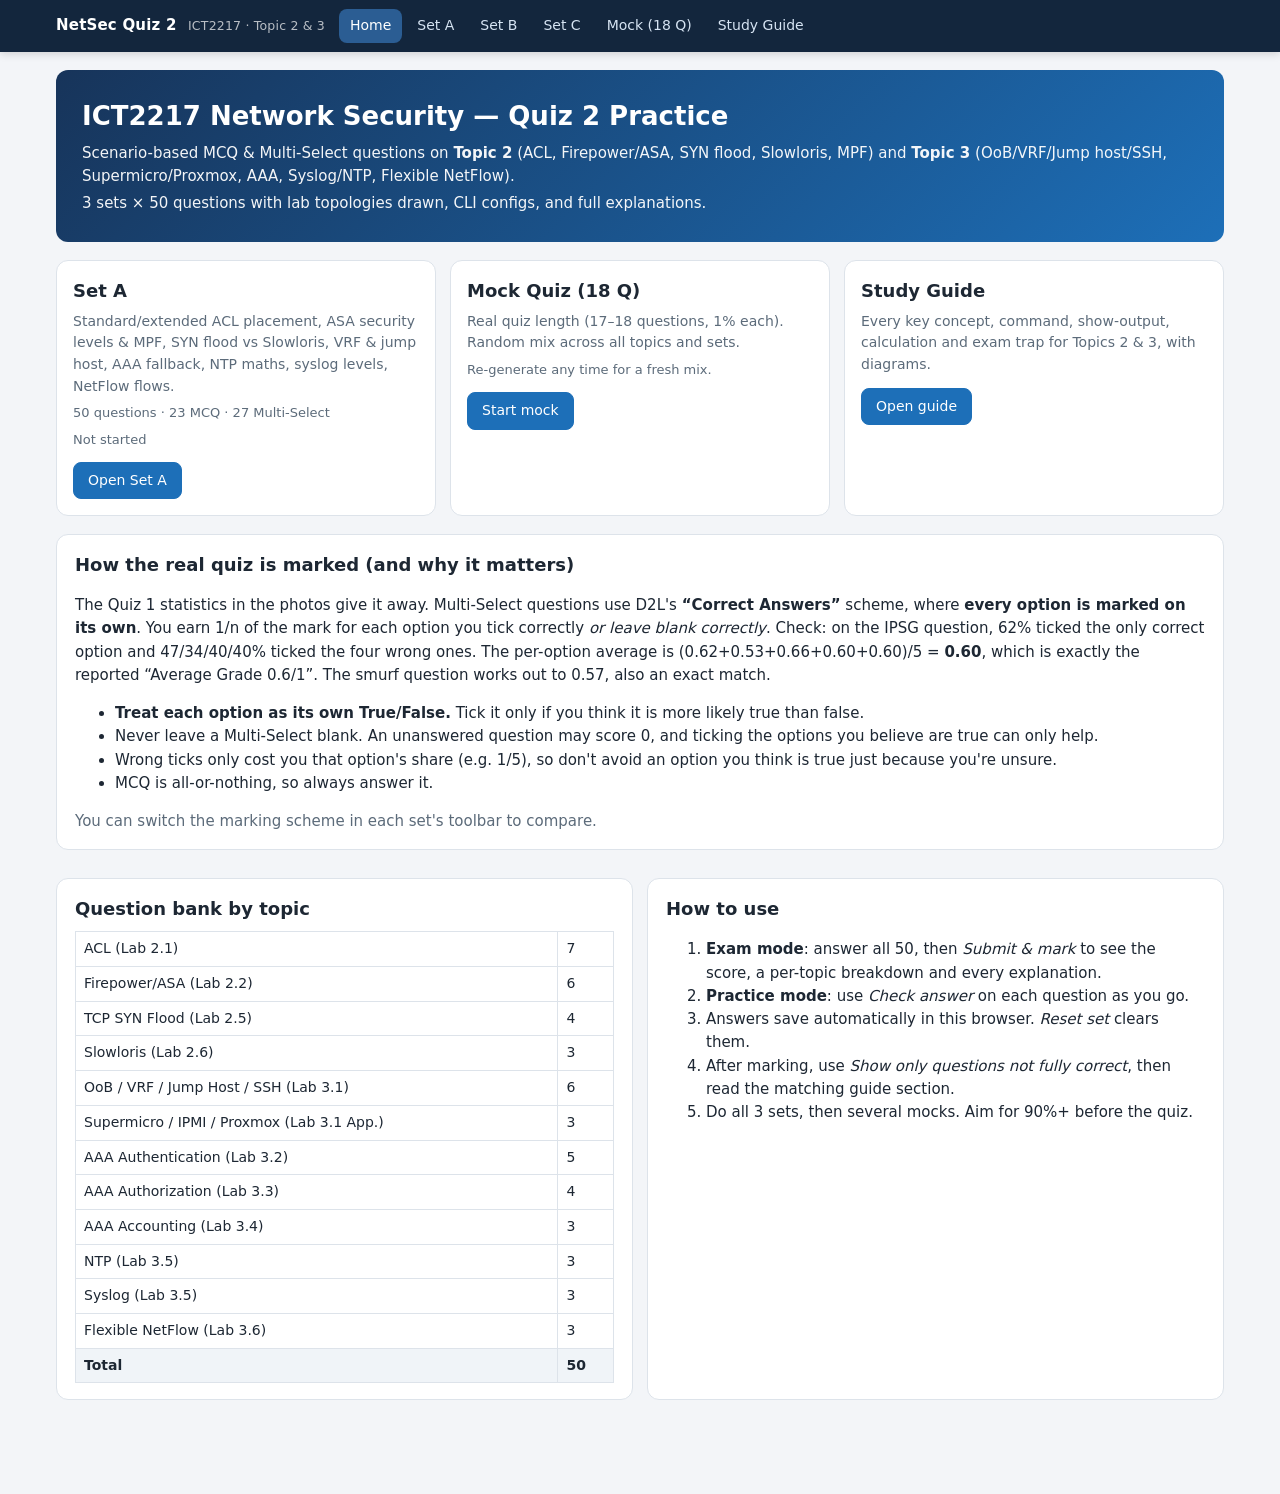
==== index.html @ 983ad469 "Add Quiz 2 practice app with SVG topology renderer and Set A (50 questions) Co-Authored-By: Claude O" ====
<!DOCTYPE html>
<html lang="en">
<head>
<meta charset="utf-8">
<meta name="viewport" content="width=device-width, initial-scale=1">
<title>NetSec Quiz 2 Practice — Topic 2 &amp; 3 (ICT2217)</title>
<link rel="stylesheet" href="assets/app.css">
</head>
<body>
<header class="topbar"><div class="inner">
  <div class="brand">NetSec Quiz 2 <small>ICT2217 · Topic 2 &amp; 3</small></div>
  <nav class="nav">
    <a href="#home">Home</a>
    <a href="#A">Set A</a>
    <a href="#B">Set B</a>
    <a href="#C">Set C</a>
    <a href="#mock">Mock (18 Q)</a>
    <a href="guide.html">Study Guide</a>
  </nav>
</div></header>
<main class="wrap" id="view"><p>Loading…</p></main>
<div class="toast" id="toast"></div>
<noscript><p style="padding:20px">This practice quiz needs JavaScript enabled.</p></noscript>
<script src="assets/diagram.js"></script>
<script src="assets/setA.js"></script>
<script src="assets/setB.js"></script>
<script src="assets/setC.js"></script>
<script src="assets/app.js"></script>
</body>
</html>
---- assets/app.css ----
:root {
  --bg: #f3f5f8; --card: #fff; --ink: #1d2733; --muted: #5c6b7a; --line: #dde3ea;
  --blue: #1d6fb8; --blue-soft: #e8f1fb; --purple: #6c3fb5; --purple-soft: #f1ebfb;
  --green: #1e8449; --green-soft: #e9f7ef; --red: #c0392b; --red-soft: #fdedec; --amber: #b9770e; --amber-soft: #fef5e7;
  --mono: ui-monospace, SFMono-Regular, Menlo, Consolas, "Liberation Mono", monospace;
  --radius: 12px;
}
* { box-sizing: border-box; }
html { scroll-behavior: smooth; }
body { margin: 0; font: 15px/1.55 system-ui, -apple-system, "Segoe UI", Roboto, Helvetica, Arial, sans-serif; color: var(--ink); background: var(--bg); }
a { color: var(--blue); }
code, kbd { font-family: var(--mono); font-size: .92em; background: #eef2f6; padding: 1px 5px; border-radius: 4px; }

/* ---------- top bar ---------- */
.topbar { position: sticky; top: 0; z-index: 50; background: #13263d; color: #fff; box-shadow: 0 2px 8px rgba(0,0,0,.15); }
.topbar .inner { max-width: 1200px; margin: 0 auto; display: flex; align-items: center; gap: 14px; padding: 9px 16px; flex-wrap: wrap; }
.brand { font-weight: 700; letter-spacing: .2px; white-space: nowrap; }
.brand small { font-weight: 400; opacity: .7; margin-left: 6px; }
.nav { display: flex; gap: 4px; flex-wrap: wrap; }
.nav a { color: #d6e4f3; text-decoration: none; padding: 6px 11px; border-radius: 8px; font-size: 14px; }
.nav a:hover { background: rgba(255,255,255,.08); }
.nav a.active { background: #2b5d93; color: #fff; }

.wrap { max-width: 1200px; margin: 0 auto; padding: 18px 16px 80px; }

/* ---------- home ---------- */
.hero { background: linear-gradient(135deg,#17345a,#1d6fb8); color: #fff; border-radius: var(--radius); padding: 26px 26px 22px; }
.hero h1 { margin: 0 0 6px; font-size: 26px; }
.hero p { margin: 4px 0; opacity: .95; }
.grid { display: grid; grid-template-columns: repeat(auto-fit, minmax(240px, 1fr)); gap: 14px; margin: 18px 0; }
.tile { background: var(--card); border: 1px solid var(--line); border-radius: var(--radius); padding: 16px; display: flex; flex-direction: column; gap: 6px; }
.tile h3 { margin: 0; font-size: 18px; }
.tile p { margin: 0; color: var(--muted); font-size: 14px; }
.tile .meta { font-size: 13px; color: var(--muted); }
.tile .btn { align-self: flex-start; margin-top: 6px; }
.panel { background: var(--card); border: 1px solid var(--line); border-radius: var(--radius); padding: 16px 18px; margin: 14px 0; }
.panel h2 { margin: 0 0 8px; font-size: 18px; }
table.simple { border-collapse: collapse; width: 100%; font-size: 14px; }
table.simple th, table.simple td { border: 1px solid var(--line); padding: 6px 8px; text-align: left; vertical-align: top; }
table.simple th { background: #f0f4f8; }

/* ---------- buttons & controls ---------- */
.btn { border: 1px solid var(--blue); background: var(--blue); color: #fff; padding: 7px 14px; border-radius: 8px; font-size: 14px; cursor: pointer; text-decoration: none; display: inline-block; }
.btn:hover { filter: brightness(1.08); }
.btn.ghost { background: #fff; color: var(--blue); }
.btn.warn { background: #fff; color: var(--red); border-color: var(--red); }
.btn.small { padding: 4px 10px; font-size: 13px; }
.btn.green { background: var(--green); border-color: var(--green); }
.controls { display: flex; flex-wrap: wrap; gap: 10px 16px; align-items: center; background: var(--card); border: 1px solid var(--line); border-radius: var(--radius); padding: 10px 14px; margin-bottom: 14px; font-size: 14px; }
.controls label { display: inline-flex; align-items: center; gap: 6px; color: var(--muted); }
.controls select { font: inherit; padding: 3px 6px; border-radius: 6px; border: 1px solid var(--line); }
.controls .spacer { flex: 1; }
.stat { font-weight: 600; color: var(--ink); }

/* ---------- layout with navigator ---------- */
.layout { display: grid; grid-template-columns: 1fr 230px; gap: 16px; align-items: start; }
@media (max-width: 900px) { .layout { grid-template-columns: 1fr; } .navigator { position: static !important; order: -1; } }
.navigator { position: sticky; top: 64px; background: var(--card); border: 1px solid var(--line); border-radius: var(--radius); padding: 12px; }
.navigator h4 { margin: 0 0 8px; font-size: 14px; }
.navgrid { display: grid; grid-template-columns: repeat(5, 1fr); gap: 5px; }
.navgrid a { display: block; text-align: center; font-size: 12px; padding: 5px 0; border-radius: 6px; border: 1px solid var(--line); text-decoration: none; color: var(--ink); background: #fafbfc; }
.navgrid a.ans { background: var(--blue-soft); border-color: #a9c8ea; }
.navgrid a.ok { background: var(--green-soft); border-color: #8fd1a6; color: var(--green); font-weight: 700; }
.navgrid a.part { background: var(--amber-soft); border-color: #f0c27b; color: var(--amber); font-weight: 700; }
.navgrid a.bad { background: var(--red-soft); border-color: #e6a19a; color: var(--red); font-weight: 700; }
.legend { font-size: 11.5px; color: var(--muted); margin-top: 8px; line-height: 1.7; }
.legend span { display: inline-block; width: 10px; height: 10px; border-radius: 3px; margin-right: 4px; vertical-align: -1px; }

/* ---------- question card ---------- */
.q { background: var(--card); border: 1px solid var(--line); border-radius: var(--radius); margin-bottom: 16px; overflow: hidden; scroll-margin-top: 70px; }
.q-head { display: flex; gap: 8px; align-items: center; padding: 9px 14px; background: #eef2f6; border-bottom: 1px solid var(--line); font-size: 14px; flex-wrap: wrap; }
.q-head .num { font-weight: 700; }
.chip { font-size: 11.5px; padding: 2px 8px; border-radius: 99px; font-weight: 600; letter-spacing: .2px; }
.chip.mcq { background: var(--blue-soft); color: var(--blue); }
.chip.multi { background: var(--purple-soft); color: var(--purple); }
.chip.topic { background: #eef0f2; color: #4d5b69; font-weight: 500; }
.q-head .score { margin-left: auto; font-weight: 700; }
.q-body { padding: 14px 16px 6px; }
.q-body p { margin: 0 0 10px; }
.diagram { margin: 4px 0 12px; text-align: center; background: #fbfcfd; border: 1px solid #edf1f5; border-radius: 10px; padding: 8px; overflow-x: auto; }
.select-all { font-weight: 700; margin: 8px 0 4px; }
.opts { list-style: none; padding: 0; margin: 8px 0 12px; }
.opts li { margin: 6px 0; }
.opts label { display: flex; gap: 10px; align-items: flex-start; padding: 8px 10px; border: 1px solid var(--line); border-radius: 9px; cursor: pointer; background: #fff; transition: background .1s; }
.opts label:hover { background: #f7f9fb; }
.opts input { margin-top: 3px; flex: none; }
.opts .letter { font-weight: 700; color: var(--muted); min-width: 16px; }
.opts label.sel { border-color: #8eb6e0; background: var(--blue-soft); }
.opts label.correct { border-color: #6fc28e; background: var(--green-soft); }
.opts label.wrong { border-color: #e39a91; background: var(--red-soft); }
.opts label.missed { border-color: #6fc28e; border-style: dashed; }
.opts .mark { margin-left: auto; font-weight: 700; padding-left: 8px; white-space: nowrap; font-size: 13px; }
.q-foot { display: flex; gap: 8px; align-items: center; padding: 0 16px 12px; }
.explain { margin: 0 16px 14px; padding: 12px 14px; background: #f6f9fc; border-left: 4px solid var(--blue); border-radius: 8px; font-size: 14.5px; }
.explain.hidden { display: none; }
.explain b.key { color: var(--green); }
.explain ul { margin: 6px 0; padding-left: 20px; }

pre.cli { font-family: var(--mono); font-size: 13px; line-height: 1.45; background: #0f1b2a; color: #d5e2f0; padding: 10px 12px; border-radius: 8px; overflow-x: auto; margin: 6px 0 12px; white-space: pre; }
pre.cli b { color: #ffffff; font-weight: 700; }
pre.cli .pr { color: #8fb6dc; }
pre.cli .cm { color: #7f8c8d; font-style: italic; }
pre.cli.out { background: #1b2430; color: #d0d7de; }

/* ---------- results ---------- */
.results { background: var(--card); border: 2px solid var(--green); border-radius: var(--radius); padding: 16px 18px; margin-bottom: 16px; }
.results h2 { margin: 0 0 6px; }
.big { font-size: 30px; font-weight: 800; }
.bar { height: 10px; background: #e6ebf0; border-radius: 99px; overflow: hidden; }
.bar > div { height: 100%; background: var(--green); }
.topic-table td:nth-child(2), .topic-table td:nth-child(3) { text-align: right; white-space: nowrap; }

/* ---------- diagram text classes ---------- */
.netdiag text { font-family: system-ui, -apple-system, "Segoe UI", Roboto, Arial, sans-serif; }
.nd-name { font-size: 12.5px; font-weight: 700; fill: #1d2733; }
.nd-sub { font-size: 11px; fill: #34495e; }
.nd-if { font-size: 10.5px; fill: #444; font-weight: 600; }
.nd-net { font-size: 10.5px; fill: #1f618d; }
.nd-zone { font-size: 11.5px; font-weight: 700; }
.nd-tag { font-size: 10.5px; fill: #fff; font-weight: 700; }
.nd-inner { font-size: 12px; font-weight: 700; fill: #3b5f86; }
.nd-flow { font-size: 10.5px; font-weight: 700; }
.nd-title { font-size: 13px; font-weight: 700; fill: #1d2733; }
.sq-actor { font-size: 12px; font-weight: 700; fill: #fff; }
.sq-msg { font-size: 11px; font-weight: 600; }
.sq-note { font-size: 11px; }

.toast { position: fixed; bottom: 18px; left: 50%; transform: translateX(-50%); background: #13263d; color: #fff; padding: 9px 16px; border-radius: 8px; font-size: 14px; opacity: 0; transition: opacity .2s; pointer-events: none; z-index: 99; }
.toast.show { opacity: .95; }
.muted { color: var(--muted); }
.hidden { display: none !important; }

/* ---------- guide ---------- */
.guide { display: grid; grid-template-columns: 250px 1fr; gap: 20px; align-items: start; }
@media (max-width: 900px) { .guide { grid-template-columns: 1fr; } .toc { position: static !important; max-height: none !important; } }
.toc { position: sticky; top: 64px; max-height: calc(100vh - 80px); overflow: auto; background: var(--card); border: 1px solid var(--line); border-radius: var(--radius); padding: 12px 14px; font-size: 14px; }
.toc a { display: block; text-decoration: none; padding: 3px 0; color: var(--ink); }
.toc a.l2 { padding-left: 12px; color: var(--muted); font-size: 13px; }
.toc a:hover { color: var(--blue); }
.doc { background: var(--card); border: 1px solid var(--line); border-radius: var(--radius); padding: 8px 26px 30px; min-width: 0; }
.doc h2 { margin: 30px 0 8px; padding-top: 10px; border-top: 2px solid #e8edf2; font-size: 22px; scroll-margin-top: 70px; }
.doc h2:first-child { border-top: none; }
.doc h3 { margin: 22px 0 6px; font-size: 17px; color: #17345a; scroll-margin-top: 70px; }
.doc h4 { margin: 14px 0 4px; font-size: 15px; }
.doc p, .doc li { font-size: 15px; }
.doc ul, .doc ol { padding-left: 22px; }
.doc table { border-collapse: collapse; width: 100%; font-size: 14px; margin: 8px 0 14px; }
.doc th, .doc td { border: 1px solid var(--line); padding: 6px 9px; text-align: left; vertical-align: top; }
.doc th { background: #f0f4f8; }
.callout { border-radius: 10px; padding: 10px 14px; margin: 10px 0 14px; font-size: 14.5px; }
.callout.trap { background: var(--red-soft); border-left: 4px solid var(--red); }
.callout.tip { background: var(--green-soft); border-left: 4px solid var(--green); }
.callout.key { background: var(--blue-soft); border-left: 4px solid var(--blue); }
.callout.ex { background: var(--amber-soft); border-left: 4px solid var(--amber); }
.callout > b:first-child { display: block; margin-bottom: 3px; }
figure.dg { margin: 10px 0 16px; text-align: center; background: #fbfcfd; border: 1px solid #edf1f5; border-radius: 10px; padding: 10px; overflow-x: auto; }
figure.dg figcaption { font-size: 13px; color: var(--muted); margin-top: 4px; }
.two { display: grid; grid-template-columns: 1fr 1fr; gap: 14px; }
@media (max-width: 760px) { .two { grid-template-columns: 1fr; } }
@media print { .topbar, .toc, .controls, .navigator { display: none !important; } .guide, .layout { display: block; } body { background: #fff; } }
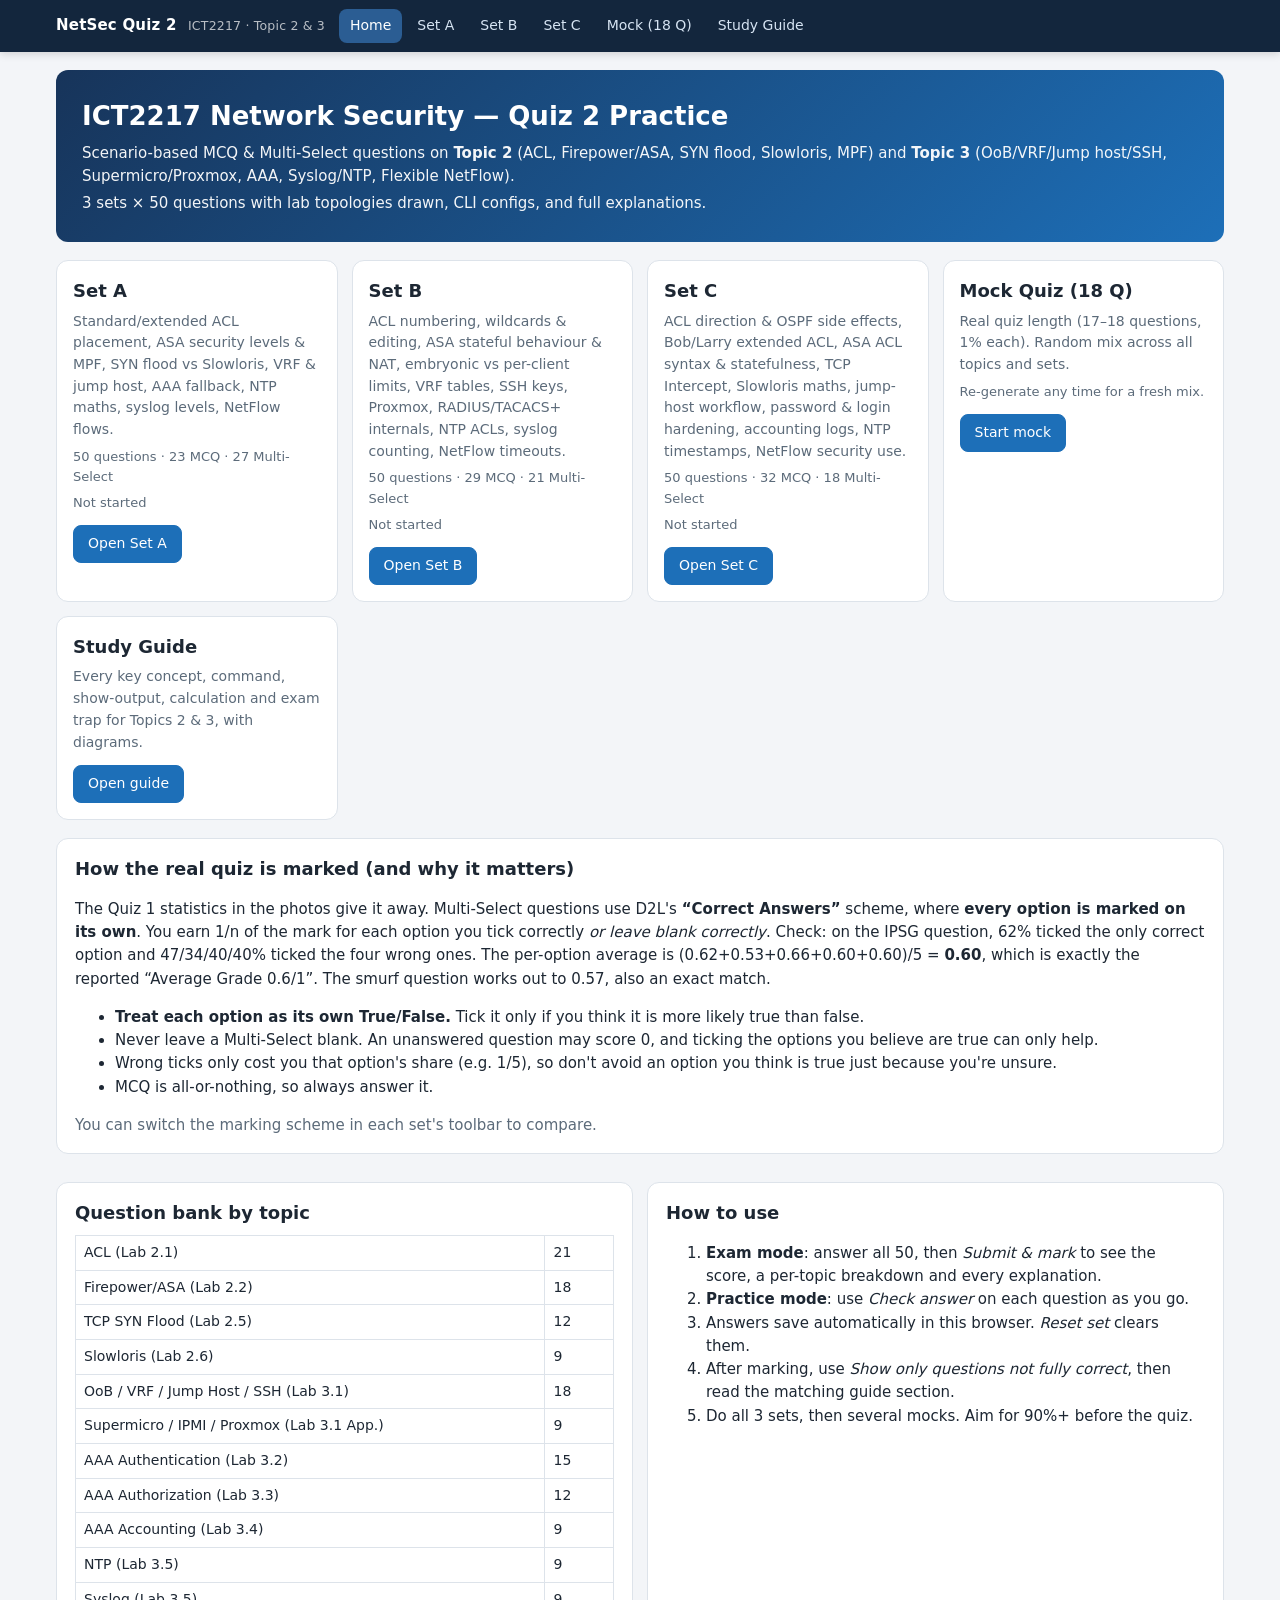
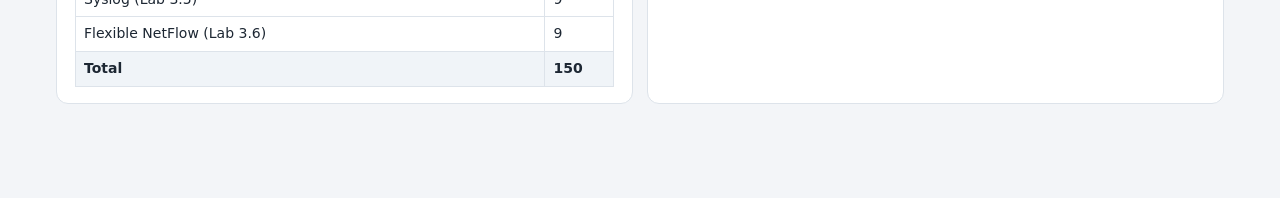
==== commit be3aa0ef: "Make index.html and guide.html self-contained so they render when opened on their own The pages load" ====
--- a/index.html
+++ b/index.html
@@ -1,10 +1,184 @@
 <!DOCTYPE html>
+<!-- GENERATED by build.py from src/index.html + assets/ — edit those, then re-run build.py -->
 <html lang="en">
 <head>
 <meta charset="utf-8">
 <meta name="viewport" content="width=device-width, initial-scale=1">
 <title>NetSec Quiz 2 Practice — Topic 2 &amp; 3 (ICT2217)</title>
-<link rel="stylesheet" href="assets/app.css">
+<style>/* assets/app.css */
+:root {
+  --bg: #f3f5f8; --card: #fff; --ink: #1d2733; --muted: #5c6b7a; --line: #dde3ea;
+  --blue: #1d6fb8; --blue-soft: #e8f1fb; --purple: #6c3fb5; --purple-soft: #f1ebfb;
+  --green: #1e8449; --green-soft: #e9f7ef; --red: #c0392b; --red-soft: #fdedec; --amber: #b9770e; --amber-soft: #fef5e7;
+  --mono: ui-monospace, SFMono-Regular, Menlo, Consolas, "Liberation Mono", monospace;
+  --radius: 12px;
+}
+* { box-sizing: border-box; }
+html { scroll-behavior: smooth; }
+body { margin: 0; font: 15px/1.55 system-ui, -apple-system, "Segoe UI", Roboto, Helvetica, Arial, sans-serif; color: var(--ink); background: var(--bg); }
+a { color: var(--blue); }
+code, kbd { font-family: var(--mono); font-size: .92em; background: #eef2f6; padding: 1px 5px; border-radius: 4px; }
+
+/* ---------- top bar ---------- */
+.topbar { position: sticky; top: 0; z-index: 50; background: #13263d; color: #fff; box-shadow: 0 2px 8px rgba(0,0,0,.15); }
+.topbar .inner { max-width: 1200px; margin: 0 auto; display: flex; align-items: center; gap: 14px; padding: 9px 16px; flex-wrap: wrap; }
+.brand { font-weight: 700; letter-spacing: .2px; white-space: nowrap; }
+.brand small { font-weight: 400; opacity: .7; margin-left: 6px; }
+.nav { display: flex; gap: 4px; flex-wrap: wrap; }
+.nav a { color: #d6e4f3; text-decoration: none; padding: 6px 11px; border-radius: 8px; font-size: 14px; }
+.nav a:hover { background: rgba(255,255,255,.08); }
+.nav a.active { background: #2b5d93; color: #fff; }
+
+.wrap { max-width: 1200px; margin: 0 auto; padding: 18px 16px 80px; }
+
+/* ---------- home ---------- */
+.hero { background: linear-gradient(135deg,#17345a,#1d6fb8); color: #fff; border-radius: var(--radius); padding: 26px 26px 22px; }
+.hero h1 { margin: 0 0 6px; font-size: 26px; }
+.hero p { margin: 4px 0; opacity: .95; }
+.grid { display: grid; grid-template-columns: repeat(auto-fit, minmax(240px, 1fr)); gap: 14px; margin: 18px 0; }
+.tile { background: var(--card); border: 1px solid var(--line); border-radius: var(--radius); padding: 16px; display: flex; flex-direction: column; gap: 6px; }
+.tile h3 { margin: 0; font-size: 18px; }
+.tile p { margin: 0; color: var(--muted); font-size: 14px; }
+.tile .meta { font-size: 13px; color: var(--muted); }
+.tile .btn { align-self: flex-start; margin-top: 6px; }
+.panel { background: var(--card); border: 1px solid var(--line); border-radius: var(--radius); padding: 16px 18px; margin: 14px 0; }
+.panel h2 { margin: 0 0 8px; font-size: 18px; }
+table.simple { border-collapse: collapse; width: 100%; font-size: 14px; }
+table.simple th, table.simple td { border: 1px solid var(--line); padding: 6px 8px; text-align: left; vertical-align: top; }
+table.simple th { background: #f0f4f8; }
+
+/* ---------- buttons & controls ---------- */
+.btn { border: 1px solid var(--blue); background: var(--blue); color: #fff; padding: 7px 14px; border-radius: 8px; font-size: 14px; cursor: pointer; text-decoration: none; display: inline-block; }
+.btn:hover { filter: brightness(1.08); }
+.btn.ghost { background: #fff; color: var(--blue); }
+.btn.warn { background: #fff; color: var(--red); border-color: var(--red); }
+.btn.small { padding: 4px 10px; font-size: 13px; }
+.btn.green { background: var(--green); border-color: var(--green); }
+.controls { display: flex; flex-wrap: wrap; gap: 10px 16px; align-items: center; background: var(--card); border: 1px solid var(--line); border-radius: var(--radius); padding: 10px 14px; margin-bottom: 14px; font-size: 14px; }
+.controls label { display: inline-flex; align-items: center; gap: 6px; color: var(--muted); }
+.controls select { font: inherit; padding: 3px 6px; border-radius: 6px; border: 1px solid var(--line); }
+.controls .spacer { flex: 1; }
+.stat { font-weight: 600; color: var(--ink); }
+
+/* ---------- layout with navigator ---------- */
+.layout { display: grid; grid-template-columns: 1fr 230px; gap: 16px; align-items: start; }
+.layout > *, .guide > * { min-width: 0; }
+@media (max-width: 900px) {
+  .layout { grid-template-columns: 1fr; }
+  .navigator { position: static !important; order: -1; padding: 10px; }
+  .navgrid { grid-template-columns: repeat(10, 1fr); gap: 4px; }
+  .navgrid a { font-size: 11px; padding: 4px 0; }
+  .q-body { padding: 12px 10px 4px; }
+  .doc { padding: 6px 14px 24px; }
+  .doc table { display: block; overflow-x: auto; }
+  .doc code { white-space: normal; word-break: break-word; }
+}
+.navigator { position: sticky; top: 64px; background: var(--card); border: 1px solid var(--line); border-radius: var(--radius); padding: 12px; }
+.navigator h4 { margin: 0 0 8px; font-size: 14px; }
+.navgrid { display: grid; grid-template-columns: repeat(5, 1fr); gap: 5px; }
+.navgrid a { display: block; text-align: center; font-size: 12px; padding: 5px 0; border-radius: 6px; border: 1px solid var(--line); text-decoration: none; color: var(--ink); background: #fafbfc; }
+.navgrid a.ans { background: var(--blue-soft); border-color: #a9c8ea; }
+.navgrid a.ok { background: var(--green-soft); border-color: #8fd1a6; color: var(--green); font-weight: 700; }
+.navgrid a.part { background: var(--amber-soft); border-color: #f0c27b; color: var(--amber); font-weight: 700; }
+.navgrid a.bad { background: var(--red-soft); border-color: #e6a19a; color: var(--red); font-weight: 700; }
+.legend { font-size: 11.5px; color: var(--muted); margin-top: 8px; line-height: 1.7; }
+.legend span { display: inline-block; width: 10px; height: 10px; border-radius: 3px; margin-right: 4px; vertical-align: -1px; }
+
+/* ---------- question card ---------- */
+.q { background: var(--card); border: 1px solid var(--line); border-radius: var(--radius); margin-bottom: 16px; overflow: hidden; scroll-margin-top: 70px; }
+.q-head { display: flex; gap: 8px; align-items: center; padding: 9px 14px; background: #eef2f6; border-bottom: 1px solid var(--line); font-size: 14px; flex-wrap: wrap; }
+.q-head .num { font-weight: 700; }
+.chip { font-size: 11.5px; padding: 2px 8px; border-radius: 99px; font-weight: 600; letter-spacing: .2px; }
+.chip.mcq { background: var(--blue-soft); color: var(--blue); }
+.chip.multi { background: var(--purple-soft); color: var(--purple); }
+.chip.topic { background: #eef0f2; color: #4d5b69; font-weight: 500; }
+.q-head .score { margin-left: auto; font-weight: 700; }
+.q-body { padding: 14px 16px 6px; }
+.q-body p { margin: 0 0 10px; }
+.diagram { margin: 4px 0 12px; text-align: center; background: #fbfcfd; border: 1px solid #edf1f5; border-radius: 10px; padding: 8px; overflow-x: auto; }
+.select-all { font-weight: 700; margin: 8px 0 4px; }
+.opts { list-style: none; padding: 0; margin: 8px 0 12px; }
+.opts li { margin: 6px 0; }
+.opts label { display: flex; gap: 10px; align-items: flex-start; padding: 8px 10px; border: 1px solid var(--line); border-radius: 9px; cursor: pointer; background: #fff; transition: background .1s; }
+.opts label:hover { background: #f7f9fb; }
+.opts input { margin-top: 3px; flex: none; }
+.opts .letter { font-weight: 700; color: var(--muted); min-width: 16px; }
+.opts label.sel { border-color: #8eb6e0; background: var(--blue-soft); }
+.opts label.correct { border-color: #6fc28e; background: var(--green-soft); }
+.opts label.wrong { border-color: #e39a91; background: var(--red-soft); }
+.opts label.missed { border-color: #6fc28e; border-style: dashed; }
+.opts .mark { margin-left: auto; font-weight: 700; padding-left: 8px; white-space: nowrap; font-size: 13px; }
+.q-foot { display: flex; gap: 8px; align-items: center; padding: 0 16px 12px; }
+.explain { margin: 0 16px 14px; padding: 12px 14px; background: #f6f9fc; border-left: 4px solid var(--blue); border-radius: 8px; font-size: 14.5px; }
+.explain.hidden { display: none; }
+.explain b.key { color: var(--green); }
+.explain ul { margin: 6px 0; padding-left: 20px; }
+
+pre.cli { font-family: var(--mono); font-size: 13px; line-height: 1.45; background: #0f1b2a; color: #d5e2f0; padding: 10px 12px; border-radius: 8px; overflow-x: auto; margin: 6px 0 12px; white-space: pre; }
+pre.cli b { color: #ffffff; font-weight: 700; }
+pre.cli .pr { color: #8fb6dc; }
+pre.cli .cm { color: #7f8c8d; font-style: italic; }
+pre.cli.out { background: #1b2430; color: #d0d7de; }
+
+/* ---------- results ---------- */
+.results { background: var(--card); border: 2px solid var(--green); border-radius: var(--radius); padding: 16px 18px; margin-bottom: 16px; }
+.results h2 { margin: 0 0 6px; }
+.big { font-size: 30px; font-weight: 800; }
+.bar { height: 10px; background: #e6ebf0; border-radius: 99px; overflow: hidden; }
+.bar > div { height: 100%; background: var(--green); }
+.topic-table td:nth-child(2), .topic-table td:nth-child(3) { text-align: right; white-space: nowrap; }
+
+/* ---------- diagram text classes ---------- */
+.netdiag text { font-family: system-ui, -apple-system, "Segoe UI", Roboto, Arial, sans-serif; }
+.nd-name { font-size: 12.5px; font-weight: 700; fill: #1d2733; }
+.nd-sub { font-size: 11px; fill: #34495e; }
+.nd-if { font-size: 10.5px; fill: #444; font-weight: 600; }
+.nd-net { font-size: 10.5px; fill: #1f618d; }
+.nd-zone { font-size: 11.5px; font-weight: 700; }
+.nd-tag { font-size: 10.5px; fill: #fff; font-weight: 700; }
+.nd-inner { font-size: 12px; font-weight: 700; fill: #3b5f86; }
+.nd-flow { font-size: 10.5px; font-weight: 700; }
+.nd-title { font-size: 13px; font-weight: 700; fill: #1d2733; }
+.sq-actor { font-size: 12px; font-weight: 700; fill: #fff; }
+.sq-msg { font-size: 11px; font-weight: 600; }
+.sq-note { font-size: 11px; }
+
+.toast { position: fixed; bottom: 18px; left: 50%; transform: translateX(-50%); background: #13263d; color: #fff; padding: 9px 16px; border-radius: 8px; font-size: 14px; opacity: 0; transition: opacity .2s; pointer-events: none; z-index: 99; }
+.toast.show { opacity: .95; }
+.muted { color: var(--muted); }
+.hidden { display: none !important; }
+
+/* ---------- guide ---------- */
+.guide { display: grid; grid-template-columns: 250px 1fr; gap: 20px; align-items: start; }
+@media (max-width: 900px) { .guide { grid-template-columns: 1fr; } .toc { position: static !important; max-height: none !important; } }
+.toc { position: sticky; top: 64px; max-height: calc(100vh - 80px); overflow: auto; background: var(--card); border: 1px solid var(--line); border-radius: var(--radius); padding: 12px 14px; font-size: 14px; }
+.toc a { display: block; text-decoration: none; padding: 3px 0; color: var(--ink); }
+.toc a.l2 { padding-left: 12px; color: var(--muted); font-size: 13px; }
+.toc a:hover { color: var(--blue); }
+.doc { background: var(--card); border: 1px solid var(--line); border-radius: var(--radius); padding: 8px 26px 30px; min-width: 0; }
+.doc h2 { margin: 30px 0 8px; padding-top: 10px; border-top: 2px solid #e8edf2; font-size: 22px; scroll-margin-top: 70px; }
+.doc h2:first-child { border-top: none; }
+.doc h3 { margin: 22px 0 6px; font-size: 17px; color: #17345a; scroll-margin-top: 70px; }
+.doc h4 { margin: 14px 0 4px; font-size: 15px; }
+.doc p, .doc li { font-size: 15px; }
+.doc ul, .doc ol { padding-left: 22px; }
+.doc table { border-collapse: collapse; width: 100%; font-size: 14px; margin: 8px 0 14px; }
+.doc th, .doc td { border: 1px solid var(--line); padding: 6px 9px; text-align: left; vertical-align: top; }
+.doc th { background: #f0f4f8; }
+.callout { border-radius: 10px; padding: 10px 14px; margin: 10px 0 14px; font-size: 14.5px; }
+.callout.trap { background: var(--red-soft); border-left: 4px solid var(--red); }
+.callout.tip { background: var(--green-soft); border-left: 4px solid var(--green); }
+.callout.key { background: var(--blue-soft); border-left: 4px solid var(--blue); }
+.callout.ex { background: var(--amber-soft); border-left: 4px solid var(--amber); }
+.callout > b:first-child { display: block; margin-bottom: 3px; }
+figure.dg { margin: 10px 0 16px; text-align: center; background: #fbfcfd; border: 1px solid #edf1f5; border-radius: 10px; padding: 10px; overflow-x: auto; }
+figure.dg figcaption { font-size: 13px; color: var(--muted); margin-top: 4px; }
+.two { display: grid; grid-template-columns: 1fr 1fr; gap: 14px; }
+@media (max-width: 760px) { .two { grid-template-columns: 1fr; } }
+@media print { .topbar, .toc, .controls, .navigator { display: none !important; } .guide, .layout { display: block; } body { background: #fff; } }
+@media (max-width: 600px) { .topbar { position: static; } .navigator, .toc { top: 8px; } }
+
+</style>
 </head>
 <body>
 <header class="topbar"><div class="inner">
@@ -21,10 +195,3291 @@
 <main class="wrap" id="view"><p>Loading…</p></main>
 <div class="toast" id="toast"></div>
 <noscript><p style="padding:20px">This practice quiz needs JavaScript enabled.</p></noscript>
-<script src="assets/diagram.js"></script>
-<script src="assets/setA.js"></script>
-<script src="assets/setB.js"></script>
-<script src="assets/setC.js"></script>
-<script src="assets/app.js"></script>
+<script>/* assets/diagram.js */
+/* =====================================================================
+   NetDiag — a tiny dependency-free SVG renderer for network topologies
+   and sequence (ladder) diagrams, used by the quiz and the study guide.
+   ===================================================================== */
+(function (global) {
+  'use strict';
+
+  const esc = (s) => String(s).replace(/&/g, '&amp;').replace(/</g, '&lt;').replace(/>/g, '&gt;');
+  let uid = 0;
+
+  /* ---------- small drawing helpers ---------- */
+  function arrow(x1, y1, x2, y2, c = '#fff', w = 1.8, h = 4.2) {
+    const a = Math.atan2(y2 - y1, x2 - x1);
+    const p1 = [x2 - h * Math.cos(a - 0.55), y2 - h * Math.sin(a - 0.55)];
+    const p2 = [x2 - h * Math.cos(a + 0.55), y2 - h * Math.sin(a + 0.55)];
+    return `<line x1="${x1}" y1="${y1}" x2="${x2}" y2="${y2}" stroke="${c}" stroke-width="${w}" stroke-linecap="round"/>` +
+      `<path d="M${x2},${y2}L${p1[0].toFixed(1)},${p1[1].toFixed(1)}L${p2[0].toFixed(1)},${p2[1].toFixed(1)}Z" fill="${c}"/>`;
+  }
+
+  /* ---------- device icons, centred on (0,0) ---------- */
+  const ICON = {
+    router: () =>
+      `<path d="M-27,-5 V5 A27,9 0 0 0 27,5 V-5 Z" fill="#14589c"/>` +
+      `<ellipse cx="0" cy="-5" rx="27" ry="9" fill="#3b8ad9" stroke="#14589c" stroke-width="1"/>` +
+      arrow(-21, -5, -8, -5) + arrow(21, -5, 8, -5) + arrow(-2, -8, -9, -12) + arrow(2, -2, 9, 2),
+    switch: () =>
+      `<path d="M-28,-5 L-21,-12 L29,-12 L22,-5 Z" fill="#5aa6e8"/>` +
+      `<rect x="-28" y="-5" width="50" height="16" fill="#1d6fb8"/>` +
+      `<path d="M22,-5 L29,-12 L29,4 L22,11 Z" fill="#0f4c86"/>` +
+      arrow(-22, -0.5, 15, -0.5, '#fff', 1.6) + arrow(15, 5.5, -22, 5.5, '#fff', 1.6),
+    l3switch: () =>
+      `<path d="M-19,-13 L-12,-20 L21,-20 L14,-13 Z" fill="#5aa6e8"/>` +
+      `<rect x="-19" y="-13" width="33" height="33" fill="#1d6fb8"/>` +
+      `<path d="M14,-13 L21,-20 L21,13 L14,20 Z" fill="#0f4c86"/>` +
+      arrow(-2.5, 1, -2.5, -10) + arrow(-2.5, 6, -2.5, 17) + arrow(-5, 3.5, -16, 3.5) + arrow(0, 3.5, 11, 3.5),
+    firewall: () =>
+      `<rect x="-25" y="-17" width="50" height="34" rx="2" fill="#c0392b" stroke="#7b241c"/>` +
+      `<g stroke="#f6cfc9" stroke-width="1.4">` +
+      `<line x1="-25" y1="-6" x2="25" y2="-6"/><line x1="-25" y1="5.5" x2="25" y2="5.5"/>` +
+      `<line x1="-8" y1="-17" x2="-8" y2="-6"/><line x1="9" y1="-17" x2="9" y2="-6"/>` +
+      `<line x1="-17" y1="-6" x2="-17" y2="5.5"/><line x1="0" y1="-6" x2="0" y2="5.5"/><line x1="17" y1="-6" x2="17" y2="5.5"/>` +
+      `<line x1="-8" y1="5.5" x2="-8" y2="17"/><line x1="9" y1="5.5" x2="9" y2="17"/></g>`,
+    pc: () =>
+      `<rect x="-19" y="-19" width="38" height="27" rx="2.5" fill="#2c3e50"/>` +
+      `<rect x="-16" y="-16" width="32" height="21" fill="#d6e8fa"/>` +
+      `<rect x="-3" y="8" width="6" height="5" fill="#2c3e50"/><rect x="-12" y="13" width="24" height="4" rx="1.5" fill="#2c3e50"/>`,
+    laptop: () =>
+      `<rect x="-17" y="-17" width="34" height="23" rx="2" fill="#2c3e50"/>` +
+      `<rect x="-14.5" y="-14.5" width="29" height="18" fill="#d6e8fa"/>` +
+      `<path d="M-23,7 H23 L27,13 H-27 Z" fill="#5d6d7e"/>`,
+    server: () =>
+      `<rect x="-14" y="-22" width="28" height="44" rx="3" fill="#34495e"/>` +
+      `<rect x="-10" y="-17" width="20" height="4" rx="1" fill="#aab7c4"/>` +
+      `<rect x="-10" y="-10" width="20" height="4" rx="1" fill="#aab7c4"/>` +
+      `<rect x="-10" y="-3" width="20" height="4" rx="1" fill="#aab7c4"/>` +
+      `<circle cx="7" cy="15" r="2.2" fill="#2ecc71"/>`,
+    rack: () =>
+      `<rect x="-38" y="-14" width="76" height="28" rx="3" fill="#2c3e50"/>` +
+      `<rect x="-33" y="-9" width="22" height="18" rx="1" fill="#566573"/>` +
+      `<g stroke="#2c3e50" stroke-width="1.2"><line x1="-33" y1="-3" x2="-11" y2="-3"/><line x1="-33" y1="3" x2="-11" y2="3"/></g>` +
+      `<g fill="#aab7c4"><rect x="-6" y="-5" width="7" height="7"/><rect x="3" y="-5" width="7" height="7"/><rect x="12" y="-5" width="7" height="7"/><rect x="21" y="-5" width="7" height="7"/></g>` +
+      `<circle cx="32" cy="-8" r="2" fill="#2ecc71"/>`,
+    cloud: () =>
+      `<path d="M-44,18 C-64,18 -64,-8 -43,-8 C-44,-30 -12,-34 -4,-17 C5,-36 40,-31 37,-8 C60,-10 62,18 41,18 Z" fill="#eef3f9" stroke="#8aa4bf" stroke-width="1.5"/>`,
+    attacker: () =>
+      `<rect x="-19" y="-19" width="38" height="27" rx="2.5" fill="#1c2833"/>` +
+      `<rect x="-16" y="-16" width="32" height="21" fill="#17202a"/>` +
+      `<text x="0" y="2" text-anchor="middle" font-size="16" fill="#e74c3c">&#9760;</text>` +
+      `<rect x="-3" y="8" width="6" height="5" fill="#1c2833"/><rect x="-12" y="13" width="24" height="4" rx="1.5" fill="#1c2833"/>`,
+    user: () =>
+      `<circle cx="0" cy="-11" r="7" fill="#e6b47a" stroke="#8a6a3b"/>` +
+      `<path d="M-13,16 C-13,1 13,1 13,16 Z" fill="#2e86c1"/>`,
+    bus: () => ''
+  };
+  const HALF = { router: [27, 14], switch: [29, 12], l3switch: [21, 20], firewall: [25, 17], pc: [19, 19], laptop: [27, 17], server: [14, 22], rack: [38, 14], cloud: [62, 34], attacker: [19, 19], user: [13, 18], bus: [2, 2] };
+
+  function nodeLabel(n) {
+    const [hw, hh] = HALF[n.type] || [20, 20];
+    const lines = [];
+    if (n.label) lines.push({ t: n.label, b: true });
+    (n.sub || []).forEach((s) => lines.push({ t: s, b: false }));
+    if (!lines.length) return '';
+    const pos = n.lp || 'below';
+    const lh = 13;
+    let x = n.x, y, anchor = 'middle';
+    if (pos === 'below') y = n.y + hh + 14;
+    else if (pos === 'above') y = n.y - hh - 6 - (lines.length - 1) * lh;
+    else if (pos === 'left') { x = n.x - hw - 7; anchor = 'end'; y = n.y - ((lines.length - 1) * lh) / 2 + 4; }
+    else if (pos === 'right') { x = n.x + hw + 7; anchor = 'start'; y = n.y - ((lines.length - 1) * lh) / 2 + 4; }
+    else if (pos === 'inside') { y = n.y + 4; }
+    if (n.lx !== undefined) x = n.lx;
+    if (n.ly !== undefined) y = n.ly;
+    if (n.la) anchor = n.la;
+    return lines.map((l, i) =>
+      `<text x="${x}" y="${y + i * lh}" text-anchor="${anchor}" class="nd-${l.b ? 'name' : 'sub'}">${esc(l.t)}</text>`).join('');
+  }
+
+  function loopbacks(n) {
+    return (n.lo || []).map((lo) => {
+      const len = lo.len || 34;
+      const [hw, hh] = HALF[n.type] || [20, 20];
+      let x1 = n.x, y1 = n.y, x2, y2, tx, ty, anchor = 'middle', tick;
+      if (lo.dir === 'up') { y1 = n.y - hh; x2 = n.x; y2 = y1 - len; tick = `M${x2 - 7},${y2}H${x2 + 7}`; tx = x2 + 9; ty = y2 + 4; anchor = 'start'; }
+      else if (lo.dir === 'down') { y1 = n.y + hh; x2 = n.x; y2 = y1 + len; tick = `M${x2 - 7},${y2}H${x2 + 7}`; tx = x2 + 9; ty = y2 + 2; anchor = 'start'; }
+      else if (lo.dir === 'left') { x1 = n.x - hw; x2 = x1 - len; y2 = n.y; tick = `M${x2},${y2 - 7}V${y2 + 7}`; tx = x2 - 5; ty = y2 + 4; anchor = 'end'; }
+      else { x1 = n.x + hw; x2 = x1 + len; y2 = n.y; tick = `M${x2},${y2 - 7}V${y2 + 7}`; tx = x2 + 5; ty = y2 + 4; anchor = 'start'; }
+      if (lo.tx !== undefined) { tx = lo.tx; ty = lo.ty; anchor = lo.anchor || anchor; }
+      const lines = Array.isArray(lo.t) ? lo.t : [lo.t];
+      return `<line x1="${x1}" y1="${y1}" x2="${x2}" y2="${y2}" stroke="#2c3e50" stroke-width="2"/><path d="${tick}" stroke="#2c3e50" stroke-width="2"/>` +
+        lines.map((t, i) => `<text x="${tx}" y="${ty + i * 12}" text-anchor="${anchor}" class="nd-if">${esc(t)}</text>`).join('');
+    }).join('');
+  }
+
+  function labelAt(p, t, cls, anchor = 'middle') {
+    if (!t) return '';
+    const lines = Array.isArray(t) ? t : [t];
+    return lines.map((s, i) => `<text x="${p[0].toFixed(1)}" y="${(p[1] + i * 12).toFixed(1)}" text-anchor="${anchor}" class="${cls}">${esc(s)}</text>`).join('');
+  }
+
+  function render(spec) {
+    const id = 'nd' + (++uid);
+    const W = spec.w || 600, H = spec.h || 300;
+    const nodes = {};
+    (spec.nodes || []).forEach((n) => { nodes[n.id] = n; });
+    let out = `<svg class="netdiag" viewBox="0 0 ${W} ${H}" width="${W}" style="max-width:100%;height:auto" xmlns="http://www.w3.org/2000/svg" role="img">`;
+    out += `<defs><marker id="${id}h" viewBox="0 0 10 10" refX="9" refY="5" markerWidth="7" markerHeight="7" orient="auto-start-reverse"><path d="M0,0L10,5L0,10z" fill="context-stroke"/></marker>` +
+      `<marker id="${id}r" viewBox="0 0 10 10" refX="9" refY="5" markerWidth="7" markerHeight="7" orient="auto-start-reverse"><path d="M0,0L10,5L0,10z" fill="#c0392b"/></marker>` +
+      `<marker id="${id}g" viewBox="0 0 10 10" refX="9" refY="5" markerWidth="7" markerHeight="7" orient="auto-start-reverse"><path d="M0,0L10,5L0,10z" fill="#1e8449"/></marker>` +
+      `<marker id="${id}b" viewBox="0 0 10 10" refX="9" refY="5" markerWidth="7" markerHeight="7" orient="auto-start-reverse"><path d="M0,0L10,5L0,10z" fill="#1f618d"/></marker>` +
+      `<marker id="${id}k" viewBox="0 0 10 10" refX="9" refY="5" markerWidth="7" markerHeight="7" orient="auto-start-reverse"><path d="M0,0L10,5L0,10z" fill="#34495e"/></marker></defs>`;
+    if (spec.title) out += `<text x="${W / 2}" y="16" text-anchor="middle" class="nd-title">${esc(spec.title)}</text>`;
+
+    // zones
+    (spec.zones || []).forEach((z) => {
+      out += `<rect x="${z.x}" y="${z.y}" width="${z.w}" height="${z.h}" rx="12" fill="${z.fill || '#eaf2fb'}" stroke="${z.stroke || '#9db8d6'}" stroke-dasharray="${z.dash ? '6 4' : ''}"/>`;
+      if (z.label) out += `<text x="${z.lx !== undefined ? z.lx : z.x + 10}" y="${z.ly !== undefined ? z.ly : z.y + 17}" text-anchor="${z.anchor || 'start'}" class="nd-zone" fill="${z.color || '#3b5f86'}">${esc(z.label)}</text>`;
+    });
+
+    // links
+    (spec.links || []).forEach((l) => {
+      const a = nodes[l.a], b = nodes[l.b];
+      if (!a || !b) return;
+      const ax = a.x + (l.ao ? l.ao[0] : 0), ay = a.y + (l.ao ? l.ao[1] : 0);
+      const bx = b.x + (l.bo ? l.bo[0] : 0), by = b.y + (l.bo ? l.bo[1] : 0);
+      const color = l.color || '#34495e', wdt = l.width || 2;
+      const dash = l.dash ? ` stroke-dasharray="${l.dash === true ? '6 4' : l.dash}"` : '';
+      let mx = (ax + bx) / 2, my = (ay + by) / 2;
+      if (l.bend) {
+        const dx = bx - ax, dy = by - ay, len = Math.hypot(dx, dy) || 1;
+        const cx = mx + (-dy / len) * l.bend, cy = my + (dx / len) * l.bend;
+        out += `<path d="M${ax},${ay} Q${cx.toFixed(1)},${cy.toFixed(1)} ${bx},${by}" fill="none" stroke="${color}" stroke-width="${wdt}"${dash}/>`;
+        mx = 0.25 * ax + 0.5 * cx + 0.25 * bx; my = 0.25 * ay + 0.5 * cy + 0.25 * by;
+      } else if (l.elbow) {
+        // orthogonal route: horizontal first ('h') or vertical first ('v')
+        const pts = l.elbow === 'h' ? `${ax},${ay} ${bx},${ay} ${bx},${by}` : `${ax},${ay} ${ax},${by} ${bx},${by}`;
+        out += `<polyline points="${pts}" fill="none" stroke="${color}" stroke-width="${wdt}"${dash}/>`;
+      } else {
+        out += `<line x1="${ax}" y1="${ay}" x2="${bx}" y2="${by}" stroke="${color}" stroke-width="${wdt}"${dash}/>`;
+      }
+      if (l.channel) { // EtherChannel ellipse marker(s)
+        const n = l.channel;
+        for (let i = 0; i < n; i++) {
+          const t = 0.4 + i * 0.2 / Math.max(1, n - 1);
+          out += `<ellipse cx="${(ax + (bx - ax) * t).toFixed(1)}" cy="${(ay + (by - ay) * t).toFixed(1)}" rx="4" ry="10" fill="none" stroke="#c0392b" stroke-width="1.6"/>`;
+        }
+      }
+      // automatic label positions
+      const dx = bx - ax, dy = by - ay, len = Math.hypot(dx, dy) || 1, ux = dx / len, uy = dy / len;
+      let nx = -uy, ny = ux; // normal
+      const horiz = Math.abs(dx) >= Math.abs(dy);
+      if (horiz && ny > 0) { nx = -nx; ny = -ny; }      // labels above horizontal-ish lines
+      if (!horiz && nx < 0) { nx = -nx; ny = -ny; }     // labels right of vertical-ish lines
+      const anchor = horiz ? 'middle' : 'start';
+      const off = l.off || 10;
+      const rA = Math.max(...(HALF[a.type] || [20, 20])) + 16;
+      const rB = Math.max(...(HALF[b.type] || [20, 20])) + 16;
+      const dA = Math.min(rA, len * 0.42), dB = Math.min(rB, len * 0.42);
+      const pa = l.laP || [ax + ux * dA + nx * off, ay + uy * dA + ny * off + (horiz ? 0 : 4)];
+      const pb = l.lbP || [bx - ux * dB + nx * off, by - uy * dB + ny * off + (horiz ? 0 : 4)];
+      const pm = l.mP || [mx + nx * (off + 2), my + ny * (off + 2) + (horiz ? 0 : 4)];
+      out += labelAt(pa, l.la, 'nd-if', l.laA || anchor) + labelAt(pb, l.lb, 'nd-if', l.lbA || anchor) + labelAt(pm, l.m, 'nd-net', l.mA || anchor);
+    });
+
+    // free arrows (traffic flows)
+    (spec.arrows || []).forEach((r) => {
+      const col = r.color || '#c0392b';
+      const mk = col === '#1e8449' ? 'g' : col === '#1f618d' ? 'b' : col === '#34495e' ? 'k' : 'r';
+      const pts = r.pts.map((p) => p.join(',')).join(' ');
+      out += `<polyline points="${pts}" fill="none" stroke="${col}" stroke-width="${r.width || 2}" ${r.dash === false ? '' : 'stroke-dasharray="5 4"'} marker-end="url(#${id}${mk})"${r.both ? ` marker-start="url(#${id}${mk})"` : ''}/>`;
+      if (r.t) out += labelAt(r.tP || r.pts[0], r.t, 'nd-flow', r.tA || 'start').replace(/class="nd-flow"/g, `class="nd-flow" fill="${col}"`);
+    });
+
+    // nodes
+    (spec.nodes || []).forEach((n) => {
+      const icon = (ICON[n.type] || ICON.pc)();
+      const sc = n.scale || 1;
+      out += `<g transform="translate(${n.x},${n.y})${sc !== 1 ? ` scale(${sc})` : ''}">${icon}</g>`;
+      if (n.inner) out += `<text x="${n.x}" y="${n.y + (n.type === 'cloud' ? 6 : 4)}" text-anchor="middle" class="nd-inner">${esc(n.inner)}</text>`;
+      out += loopbacks(n) + nodeLabel(n);
+    });
+
+    // tags / badges (e.g. "ACL 100 in")
+    (spec.tags || []).forEach((t) => {
+      const w = t.w || (String(t.t).length * 6.3 + 12);
+      const col = t.color || '#c0392b';
+      out += `<rect x="${(t.x - w / 2).toFixed(1)}" y="${t.y - 10}" width="${w.toFixed(1)}" height="18" rx="9" fill="${col}"/>` +
+        `<text x="${t.x}" y="${t.y + 3}" text-anchor="middle" class="nd-tag">${esc(t.t)}</text>`;
+    });
+    (spec.marks || []).forEach((m) => {
+      if (m.k === 'x') out += `<g stroke="#c0392b" stroke-width="3" stroke-linecap="round"><line x1="${m.x - 6}" y1="${m.y - 6}" x2="${m.x + 6}" y2="${m.y + 6}"/><line x1="${m.x + 6}" y1="${m.y - 6}" x2="${m.x - 6}" y2="${m.y + 6}"/></g>`;
+      else out += `<path d="M${m.x - 7},${m.y} L${m.x - 2},${m.y + 5} L${m.x + 7},${m.y - 6}" fill="none" stroke="#1e8449" stroke-width="3" stroke-linecap="round"/>`;
+    });
+    (spec.texts || []).forEach((t) => {
+      const lines = Array.isArray(t.t) ? t.t : [t.t];
+      lines.forEach((s, i) => {
+        out += `<text x="${t.x}" y="${t.y + i * (t.lh || 13)}" text-anchor="${t.a || 'start'}" class="nd-txt" style="font-size:${t.size || 11}px;fill:${t.color || '#2c3e50'};font-weight:${t.bold ? 700 : 400};${t.italic ? 'font-style:italic;' : ''}${t.mono ? 'font-family:var(--mono,monospace);' : ''}">${esc(s)}</text>`;
+      });
+    });
+    out += '</svg>';
+    return out;
+  }
+
+  /* ---------- sequence / ladder diagrams ---------- */
+  function seq(spec) {
+    const id = 'sq' + (++uid);
+    const W = spec.w || 560, H = spec.h || 260;
+    const act = {};
+    (spec.actors || []).forEach((a) => { act[a.id] = a; });
+    let out = `<svg class="netdiag" viewBox="0 0 ${W} ${H}" width="${W}" style="max-width:100%;height:auto" xmlns="http://www.w3.org/2000/svg">`;
+    out += `<defs><marker id="${id}a" viewBox="0 0 10 10" refX="9" refY="5" markerWidth="7" markerHeight="7" orient="auto"><path d="M0,0L10,5L0,10z" fill="context-stroke"/></marker></defs>`;
+    const top = spec.top || 8;
+    (spec.actors || []).forEach((a) => {
+      const w = a.w || Math.max(90, a.name.length * 7.2 + 18);
+      out += `<rect x="${a.x - w / 2}" y="${top}" width="${w}" height="26" rx="6" fill="${a.fill || '#1d6fb8'}"/>` +
+        `<text x="${a.x}" y="${top + 17}" text-anchor="middle" class="sq-actor">${esc(a.name)}</text>` +
+        `<line x1="${a.x}" y1="${top + 26}" x2="${a.x}" y2="${H - 6}" stroke="#9aa9b8" stroke-width="1.5" stroke-dasharray="4 4"/>`;
+    });
+    (spec.bands || []).forEach((b) => {
+      out += `<rect x="${b.x}" y="${b.y}" width="${b.w}" height="${b.h}" rx="6" fill="${b.fill || '#fdf2e9'}" stroke="${b.stroke || '#e59866'}"/>` +
+        (b.t ? `<text x="${b.x + b.w / 2}" y="${b.y + 14}" text-anchor="middle" class="sq-note">${esc(b.t)}</text>` : '');
+    });
+    (spec.msgs || []).forEach((m) => {
+      const a = act[m.from], b = act[m.to];
+      const y1 = m.y, y2 = m.y2 !== undefined ? m.y2 : m.y;
+      const col = m.color || '#2c3e50';
+      const dir = b.x > a.x ? 1 : -1;
+      let x2 = b.x - dir * 3;
+      if (m.lost) x2 = a.x + (b.x - a.x) * 0.72;
+      const ly2 = m.lost ? y1 + (y2 - y1) * 0.72 : y2;
+      out += `<line x1="${a.x}" y1="${y1}" x2="${x2}" y2="${ly2}" stroke="${col}" stroke-width="2" ${m.dash ? 'stroke-dasharray="6 4"' : ''} marker-end="url(#${id}a)"/>`;
+      if (m.lost) out += `<g stroke="#c0392b" stroke-width="3" stroke-linecap="round"><line x1="${x2 + 4}" y1="${ly2 - 7}" x2="${x2 + 16}" y2="${ly2 + 5}"/><line x1="${x2 + 16}" y1="${ly2 - 7}" x2="${x2 + 4}" y2="${ly2 + 5}"/></g>`;
+      if (m.t) {
+        const tx = m.tx !== undefined ? m.tx : (m.lost ? (a.x + x2) / 2 : (a.x + b.x) / 2);
+        const ty = m.ty !== undefined ? m.ty : (y1 + y2) / 2 - 6;
+        const lines = Array.isArray(m.t) ? m.t : [m.t];
+        lines.forEach((s, i) => { out += `<text x="${tx}" y="${ty + i * 12 - (lines.length - 1) * 12}" text-anchor="middle" class="sq-msg" style="fill:${col}">${esc(s)}</text>`; });
+      }
+    });
+    (spec.notes || []).forEach((n) => {
+      const lines = Array.isArray(n.t) ? n.t : [n.t];
+      lines.forEach((s, i) => {
+        out += `<text x="${n.x}" y="${n.y + i * 12}" text-anchor="${n.a || 'start'}" class="sq-note" style="fill:${n.color || '#5d6d7e'};font-weight:${n.bold ? 700 : 400}">${esc(s)}</text>`;
+      });
+    });
+    out += '</svg>';
+    return out;
+  }
+
+  /* =====================================================================
+     PRESETS — the lab topologies used throughout Topic 2 & 3.
+     Each preset returns a spec; pass {extra:{tags:[],arrows:[],marks:[],texts:[]}} to annotate.
+     ===================================================================== */
+  function merge(spec, extra) {
+    if (!extra) return spec;
+    ['tags', 'arrows', 'marks', 'texts', 'zones', 'nodes', 'links'].forEach((k) => {
+      if (extra[k]) spec[k] = (spec[k] || []).concat(extra[k]);
+    });
+    if (extra.h) spec.h = extra.h;
+    if (extra.w) spec.w = extra.w;
+    return spec;
+  }
+
+  const P = {};
+
+  // Lab 2.1a / 2.1b — standard & extended ACL topology
+  P.aclLab = (o = {}) => merge({
+    w: 640, h: 360,
+    nodes: [
+      { id: 'R1', type: 'router', x: 320, y: 62, label: 'R1', lp: 'below', ly: 92,
+        lo: [{ dir: 'up', len: 26, t: o.lo1 ? ['Lo0 209.165.200.225/27', 'Lo1 209.165.201.1/27'] : 'Lo0 209.165.200.225/27' }] },
+      { id: 'DSW1', type: 'l3switch', x: 170, y: 150, label: 'DSW1', lp: 'left', lx: 108, ly: 186, sub: ['VLAN1 192.168.10.1'],
+        lo: [{ dir: 'left', len: 26, t: 'Lo0 192.168.30.1/24', tx: 120, ty: 134, anchor: 'end' }] },
+      { id: 'DSW2', type: 'l3switch', x: 470, y: 150, label: 'DSW2', lp: 'right', lx: 532, ly: 186, la: 'start', sub: ['VLAN1 192.168.20.1'],
+        lo: [{ dir: 'right', len: 26, t: 'Lo0 192.168.40.1/24', tx: 520, ty: 134, anchor: 'start' }] },
+      { id: 'SW1', type: 'switch', x: 170, y: 235, label: 'SW1', lp: 'left' },
+      { id: 'SW2', type: 'switch', x: 470, y: 235, label: 'SW2', lp: 'right' },
+      { id: 'PCA', type: 'pc', x: 170, y: 305, label: 'PC-A', lp: 'left', sub: ['192.168.10.3'] },
+      { id: 'PCB', type: 'pc', x: 470, y: 305, label: 'PC-B', lp: 'right', sub: ['192.168.20.3'] }
+    ],
+    links: [
+      { a: 'R1', b: 'DSW1', la: 'G0/0/1', lb: 'G1/0/1', m: '10.1.1.0/30', laP: [266, 70], lbP: [222, 120], mP: [218, 88] },
+      { a: 'R1', b: 'DSW2', la: 'G0/1/1', lb: 'G1/0/24', m: '10.2.2.0/30', laP: [376, 70], lbP: [420, 120], mP: [424, 88] },
+      { a: 'DSW1', b: 'SW1', la: 'G1/0/10', lb: 'G1/0/5', laP: [178, 186], lbP: [178, 214] },
+      { a: 'DSW2', b: 'SW2', la: 'G1/0/10', lb: 'G1/0/5', laP: [478, 186], lbP: [478, 214] },
+      { a: 'SW1', b: 'PCA', la: 'G1/0/6', laP: [180, 262] },
+      { a: 'SW2', b: 'PCB', la: 'G1/0/18', laP: [480, 262] }
+    ],
+    texts: [{ x: 170, y: 352, t: '192.168.10.0/24', a: 'middle', color: '#1f618d' }, { x: 470, y: 352, t: '192.168.20.0/24', a: 'middle', color: '#1f618d' }]
+  }, o.extra);
+
+  // Lab 2.2 — Firepower/ASA with inside / dmz / outside
+  P.asaLab = (o = {}) => merge({
+    w: 660, h: 330,
+    zones: [
+      { x: 10, y: 30, w: 205, h: 240, label: 'Inside (security-level 100)', fill: '#eaf5ea', stroke: '#8fc79a', color: '#1e6b33' },
+      { x: 250, y: 205, w: 190, h: 118, label: 'DMZ (security-level 50)', fill: '#fef5e7', stroke: '#f0c27b', color: '#9a6212', lx: 258, ly: 316 },
+      { x: 440, y: 30, w: 212, h: 240, label: 'Outside (security-level 0)', fill: '#fdedec', stroke: '#e6a19a', color: '#922b21' }
+    ],
+    nodes: [
+      { id: 'PC1', type: 'pc', x: 60, y: 85, label: 'Inside User 1', sub: [o.in1 || '10.0.0.25'] },
+      { id: 'PC2', type: 'pc', x: 60, y: 200, label: 'Inside User 2', sub: [o.in2 || '10.0.0.37'] },
+      { id: 'SW', type: 'switch', x: 150, y: 140 },
+      { id: 'FW', type: 'firewall', x: 335, y: 140, label: o.fwName || 'Firepower/ASA', lp: 'above' },
+      { id: 'SRV', type: 'server', x: 335, y: 262, label: 'DMZ Web Server', lp: 'right', sub: [o.dmzIp || '192.168.2.100'] },
+      { id: 'NET', type: 'cloud', x: 545, y: 140, inner: 'Internet' },
+      { id: 'WEB', type: 'server', x: 610, y: 70, label: 'Internet Web Server', lp: 'left', sub: [o.webIp || '45.10.20.30'] },
+      { id: 'OU', type: 'laptop', x: 600, y: 222, label: 'User on the Internet', lp: 'below', sub: [o.outIp || '23.1.2.10'] }
+    ],
+    links: [
+      { a: 'PC1', b: 'SW' }, { a: 'PC2', b: 'SW' },
+      { a: 'SW', b: 'FW', la: '', lb: 'E1/5 inside', m: '10.0.0.1/24', lbP: [262, 128], mP: [228, 160] },
+      { a: 'FW', b: 'SRV', la: 'E1/3 dmz', laP: [343, 184], m: '192.168.2.254/24', mP: [343, 198] },
+      { a: 'FW', b: 'NET', la: 'E1/1 outside', laP: [418, 128], m: '23.1.2.3/24', mP: [418, 160] },
+      { a: 'NET', b: 'WEB', bo: [-8, 10] }, { a: 'NET', b: 'OU' }
+    ]
+  }, o.extra);
+
+  // Lab 2.5 / 2.6 — Firepower 1010 with PC-A (inside), Web Server (dmz), Attacker (outside)
+  P.fpLab = (o = {}) => merge({
+    w: 620, h: 270,
+    nodes: [
+      { id: 'PCA', type: 'laptop', x: 70, y: 80, label: 'PC-A', sub: [o.pcA || '10.0.0.10'] },
+      { id: 'FW', type: 'firewall', x: 310, y: 80, label: 'Firepower 1010', lp: 'above' },
+      { id: 'ATK', type: 'attacker', x: 550, y: 80, label: 'Attacker', sub: [o.atk || '23.1.2.66'] },
+      { id: 'WEB', type: 'laptop', x: 310, y: 210, label: 'PC-B Web Server', lp: 'right', sub: [o.web || '192.168.2.100'] }
+    ],
+    links: [
+      { a: 'PCA', b: 'FW', lb: 'inside E1/5', lbP: [245, 70], m: o.inNet || '10.0.0.0/24 (sec 100)', mP: [170, 100] },
+      { a: 'FW', b: 'ATK', la: 'outside E1/1', laP: [378, 70], m: o.outNet || '23.1.2.0/24 (sec 0)', mP: [450, 100] },
+      { a: 'FW', b: 'WEB', la: 'dmz E1/3', laP: [318, 122], m: o.dmzNet || '192.168.2.0/24 (sec 50)', mP: [318, 140] }
+    ]
+  }, o.extra);
+
+  // Lab 3.1 — secure remote access with jump host + VRF
+  P.jumpLab = (o = {}) => merge({
+    w: 660, h: 300,
+    zones: [{ x: 430, y: 20, w: 220, h: 250, label: 'Supermicro server (Proxmox)', fill: '#f4f6f7', stroke: '#aab7b8', color: '#424949' }],
+    nodes: [
+      { id: 'LT', type: 'laptop', x: 60, y: 140, label: 'Laptop', sub: ['(network engineer', 'on the Internet)', o.lt || ''] },
+      { id: 'R1', type: 'router', x: 240, y: 140, label: 'R1', lp: 'above', sub: ['Catalyst 8200L'] },
+      { id: 'SM', type: 'rack', x: 540, y: 150 }
+    ],
+    links: [
+      { a: 'LT', b: 'R1', lb: 'G0/0/0', lbP: [188, 130], m: o.n0 || '', mP: [140, 160] },
+      { a: 'R1', b: 'SM', ao: [20, -6], bo: [-38, -8], bend: -36, la: 'G0/0/1', laP: [304, 104], lb: 'LAN 2 (eno2)', lbP: [452, 105], m: o.n1 || '', mP: [380, 92] },
+      { a: 'R1', b: 'SM', ao: [20, 4], bo: [-38, 8], bend: 36, color: '#16a085', la: 'G0/1/1 (VRF ' + (o.vrf || 'OOB') + ')', laP: [258, 180], laA: 'start', lb: 'LAN 3 (eno5)', lbP: [452, 210], m: o.n2 || '', mP: [380, 222] }
+    ],
+    texts: [
+      { x: 540, y: 58, t: 'Jump Server VM (SSH)', a: 'middle', bold: true, size: 12 },
+      { x: 540, y: 73, t: 'ens18 → vmbr1 → eno2 (LAN 2)', a: 'middle', size: 10.5 },
+      { x: 540, y: 87, t: o.vm1 || '', a: 'middle', size: 10.5, color: '#1f618d' },
+      { x: 540, y: 238, t: 'ens19 → vmbr2 → eno5 (LAN 3)', a: 'middle', size: 10.5 },
+      { x: 540, y: 252, t: o.vm2 || '', a: 'middle', size: 10.5, color: '#16a085' },
+      { x: 360, y: 290, t: 'Green = Out-of-Band (OOB) management network', a: 'middle', size: 10.5, color: '#16a085' }
+    ]
+  }, o.extra);
+
+  // Lab 3.2–3.4 — AAA client switch + TACACS+ + RADIUS servers
+  P.aaaLab = (o = {}) => merge({
+    w: 620, h: 260,
+    nodes: [
+      { id: 'PC', type: 'laptop', x: 70, y: 130, label: 'Admin PC', sub: [o.pc || '192.168.1.3'] },
+      { id: 'SW', type: 'switch', x: 270, y: 130, label: o.sw || 'SW1 (AAA client)', sub: [o.swIp || 'VLAN1 192.168.1.2'] },
+      { id: 'TAC', type: 'server', x: 440, y: 60, label: 'TACACS+ server', lp: 'right', sub: ['TACACS.net (Windows)', o.tac || '192.168.1.11'] },
+      { id: 'RAD', type: 'server', x: 440, y: 200, label: 'RADIUS server', lp: 'right', sub: ['FreeRADIUS (Kali)', o.rad || '192.168.1.12'] }
+    ],
+    links: [
+      { a: 'PC', b: 'SW', m: 'Console + SSH', mP: [170, 120] },
+      { a: 'SW', b: 'TAC', m: 'TCP 49', mP: [365, 86] },
+      { a: 'SW', b: 'RAD', m: 'UDP 1812/1813', mP: [330, 190] }
+    ]
+  }, o.extra);
+
+  // Lab 3.5 — Syslog & NTP
+  P.syslogLab = (o = {}) => merge({
+    w: 600, h: 170,
+    nodes: [
+      { id: 'R1', type: 'router', x: 80, y: 70, label: 'R1', sub: [o.r1 || 'NTP Server'] },
+      { id: 'R2', type: 'router', x: 300, y: 70, label: 'R2', sub: [o.r2 || 'NTP Client / Syslog client'] },
+      { id: 'PCB', type: 'pc', x: 515, y: 70, label: 'PC-B', sub: [o.pcb || 'Syslog Server (Tftpd64)', '172.16.2.3'] }
+    ],
+    links: [
+      { a: 'R1', b: 'R2', la: 'G0/0/1', lb: 'G0/0/1', m: '10.1.1.0/30', laP: [140, 60], lbP: [240, 60], mP: [190, 90] },
+      { a: 'R2', b: 'PCB', la: 'G0/0/0', laP: [360, 60], m: '172.16.2.0/24', mP: [420, 90] }
+    ],
+  }, o.extra);
+
+  // Lab 3.6 — Flexible NetFlow
+  P.netflowLab = (o = {}) => merge({
+    w: 640, h: 270,
+    nodes: [
+      { id: 'R1', type: 'router', x: 150, y: 90, label: 'R1', sub: ['NTP Server'], lo: [{ dir: 'left', len: 30, t: ['Loopback0', '10.0.0.1/24'], tx: 88, ty: 72, anchor: 'end' }] },
+      { id: 'D1', type: 'l3switch', x: 340, y: 90, label: 'D1', lp: 'above', ly: 52, sub: [] },
+      { id: 'A1', type: 'switch', x: 540, y: 90, label: 'A1', lp: 'above', ly: 62 },
+      { id: 'PC1', type: 'pc', x: 340, y: 210, label: 'PC1', lp: 'right', sub: ['192.168.1.50', o.pc1 || 'NetFlow collector'] },
+      { id: 'PC2', type: 'pc', x: 540, y: 210, label: 'PC2', lp: 'right', sub: ['192.168.1.75'] }
+    ],
+    links: [
+      { a: 'R1', b: 'D1', la: 'G0/0/1 .1', lb: 'G1/0/11', laP: [210, 80], lbP: [292, 80] },
+      { a: 'D1', b: 'A1', la: 'G1/0/5-6', lb: 'G1/0/1-2', laP: [392, 80], lbP: [490, 80], channel: 2, m: 'Po1 (trunk)', mP: [440, 110] },
+      { a: 'D1', b: 'PC1', la: 'G1/0/23', laP: [348, 136] },
+      { a: 'A1', b: 'PC2', la: 'G1/0/23', laP: [548, 136] }
+    ],
+    texts: [
+      { x: 340, y: 22, t: '192.168.1.0/24   (D1 VLAN1 .2,  A1 VLAN1 .3)', a: 'middle', size: 11, color: '#1f618d' }
+    ]
+  }, o.extra);
+
+  // Lab 3.1 notes Fig. 6 — 5-port router with VRF Red / Green
+  P.vrf5 = (o = {}) => merge({
+    w: 600, h: 300,
+    nodes: [
+      { id: 'R', type: 'router', x: 300, y: 150, scale: 1.6, label: o.name || 'R1', lp: 'below', ly: 186 },
+      { id: 'S11', type: 'switch', x: 110, y: 50, label: '192.168.11.0/24', lp: 'above' },
+      { id: 'S10', type: 'switch', x: 110, y: 255, label: '192.168.10.0/24', lp: 'below' },
+      { id: 'S1', type: 'switch', x: 300, y: 40, label: '10.1.1.0/24', lp: 'above' },
+      { id: 'S21', type: 'switch', x: 490, y: 50, label: '192.168.21.0/24', lp: 'above' },
+      { id: 'S20', type: 'switch', x: 490, y: 255, label: '192.168.20.0/24', lp: 'below' }
+    ],
+    links: [
+      { a: 'R', b: 'S11', color: '#c0392b', width: 3, la: 'Gi1/1', laP: [236, 102] },
+      { a: 'R', b: 'S10', color: '#c0392b', width: 3, la: 'Gi0/1', laP: [240, 202] },
+      { a: 'R', b: 'S1', width: 3, la: 'Gi2/0', laP: [308, 100] },
+      { a: 'R', b: 'S21', color: '#1e8449', width: 3, la: 'Gi1/2', laP: [364, 102] },
+      { a: 'R', b: 'S20', color: '#1e8449', width: 3, la: 'Gi0/2', laP: [360, 202] }
+    ],
+    texts: [
+      { x: 150, y: 150, t: 'VRF Red', a: 'middle', bold: true, color: '#c0392b', size: 13 },
+      { x: 450, y: 150, t: 'VRF Green', a: 'middle', bold: true, color: '#1e8449', size: 13 },
+      { x: 346, y: 124, t: 'Global', a: 'start', bold: true, color: '#2c3e50', size: 11 }
+    ]
+  }, o.extra);
+
+  // OoB vs in-band (Lab 3.1 notes Fig. 2)
+  P.oob = (o = {}) => merge({
+    w: 640, h: 300,
+    nodes: [
+      { id: 'MC', type: 'laptop', x: 60, y: 150, label: 'Out-of-band', sub: ['management client'] },
+      { id: 'IC', type: 'laptop', x: 585, y: 150, label: 'In-band', sub: ['management client'] },
+      { id: 'MB1', type: 'bus', x: 150, y: 30 }, { id: 'MB2', type: 'bus', x: 150, y: 285 },
+      { id: 'PB1', type: 'bus', x: 495, y: 30 }, { id: 'PB2', type: 'bus', x: 495, y: 285 },
+      { id: 'SW', type: 'switch', x: 320, y: 60, label: 'Switches', lp: 'above', ly: 40 },
+      { id: 'RT', type: 'router', x: 320, y: 125, label: 'Routers', lp: 'right', lx: 352, ly: 140 },
+      { id: 'FW', type: 'firewall', x: 320, y: 190, label: 'Firewall', lp: 'right', lx: 350, ly: 205 },
+      { id: 'SV', type: 'server', x: 320, y: 255, label: 'Servers (BMC/IPMI)', lp: 'right', lx: 340, ly: 268 }
+    ],
+    links: [
+      { a: 'MB1', b: 'MB2', color: '#1e8449', width: 4 }, { a: 'PB1', b: 'PB2', color: '#1f618d', width: 4 },
+      { a: 'MC', b: 'MB1', bo: [0, 120], color: '#1e8449' }, { a: 'IC', b: 'PB1', bo: [0, 120], color: '#1f618d' },
+      { a: 'SW', b: 'MB1', bo: [0, 30], color: '#1e8449' }, { a: 'SW', b: 'PB1', bo: [0, 30], color: '#1f618d' },
+      { a: 'RT', b: 'MB1', bo: [0, 95], color: '#1e8449' }, { a: 'RT', b: 'PB1', bo: [0, 95], color: '#1f618d' },
+      { a: 'FW', b: 'MB1', bo: [0, 160], color: '#1e8449' }, { a: 'FW', b: 'PB1', bo: [0, 160], color: '#1f618d' },
+      { a: 'SV', b: 'MB1', bo: [0, 225], color: '#1e8449' }, { a: 'SV', b: 'PB1', bo: [0, 225], color: '#1f618d' }
+    ],
+    texts: [
+      { x: 150, y: 20, t: 'Management network (OoB)', a: 'middle', bold: true, color: '#1e8449' },
+      { x: 495, y: 20, t: 'Main production network', a: 'middle', bold: true, color: '#1f618d' },
+      { x: 235, y: 112, t: 'mgmt port', a: 'middle', size: 10, color: '#1e8449', italic: true }
+    ]
+  }, o.extra);
+
+  // Jump host concept (Lab 3.1 notes Fig. 9)
+  P.jumpConcept = (o = {}) => merge({
+    w: 640, h: 190,
+    nodes: [
+      { id: 'I', type: 'cloud', x: 75, y: 80, inner: 'Internet' },
+      { id: 'R', type: 'router', x: 210, y: 80, label: 'Router', sub: ['(+ ACL / firewall)'] },
+      { id: 'J', type: 'server', x: 360, y: 80, label: 'Jump Host', sub: ['hardened Linux + SSH', '(in DMZ)'] },
+      { id: 'O', type: 'cloud', x: 555, y: 80, inner: 'OOB Network' }
+    ],
+    links: [{ a: 'I', b: 'R' }, { a: 'R', b: 'J' }, { a: 'J', b: 'O', color: '#16a085', width: 3 }],
+    arrows: [
+      { pts: [[90, 160], [350, 160]], color: '#1f618d', both: true, t: 'SSH #1 (to jump host)', tP: [150, 178] },
+      { pts: [[372, 160], [540, 160]], color: '#16a085', both: true, t: 'SSH #2 (to device)', tP: [400, 178] }
+    ]
+  }, o.extra);
+
+  // Generic: LAN — R1 — Internet
+  P.edge = (o = {}) => merge({
+    w: 600, h: 180,
+    nodes: [
+      { id: 'PC', type: 'pc', x: 60, y: 80, label: o.pcName || 'PC-A', sub: [o.pcIp || '192.168.1.10'] },
+      { id: 'SW', type: 'switch', x: 170, y: 80 },
+      { id: 'R1', type: 'router', x: 320, y: 80, label: 'R1', sub: [o.rSub || ''] },
+      { id: 'NET', type: 'cloud', x: 505, y: 80, inner: 'Internet' }
+    ],
+    links: [
+      { a: 'PC', b: 'SW' },
+      { a: 'SW', b: 'R1', lb: o.inIf || 'G0/0/0', lbP: [268, 70], m: o.lan || '192.168.1.0/24', mP: [240, 100] },
+      { a: 'R1', b: 'NET', la: o.outIf || 'G0/0/1', laP: [372, 70], m: o.wan || '209.165.200.224/30', mP: [400, 100] }
+    ]
+  }, o.extra);
+
+  // Notes example — Bob & Larry vs Server 1 / Server 2 (web + tftp)
+  P.bobLarry = (o = {}) => merge({
+    w: 660, h: 250,
+    nodes: [
+      { id: 'BOB', type: 'pc', x: 55, y: 60, label: 'Bob', sub: ['10.1.1.10'] },
+      { id: 'LAR', type: 'pc', x: 55, y: 185, label: 'Larry', sub: ['10.1.1.20'] },
+      { id: 'S1', type: 'switch', x: 160, y: 122 },
+      { id: 'R1', type: 'router', x: 320, y: 122, label: 'R1', lp: 'above' },
+      { id: 'S2', type: 'switch', x: 470, y: 122 },
+      { id: 'SV1', type: 'server', x: 560, y: 55, label: 'Server 1', lp: 'right', sub: ['10.2.2.10', 'web + tftp'] },
+      { id: 'SV2', type: 'server', x: 560, y: 190, label: 'Server 2', lp: 'right', sub: ['10.2.2.20', 'web + tftp'] }
+    ],
+    links: [
+      { a: 'BOB', b: 'S1' }, { a: 'LAR', b: 'S1' },
+      { a: 'S1', b: 'R1', lb: 'G0/0', lbP: [276, 112], m: '10.1.1.0/24', mP: [218, 142] },
+      { a: 'R1', b: 'S2', la: 'G0/1', laP: [366, 112], m: '10.2.2.0/24', mP: [420, 142] },
+      { a: 'S2', b: 'SV1' }, { a: 'S2', b: 'SV2' }
+    ]
+  }, o.extra);
+
+  // Generic ladder diagrams
+  P.ntpSeq = (o = {}) => seq({
+    w: 600, h: 230,
+    actors: [{ id: 'C', name: o.client || 'NTP client', x: 140 }, { id: 'S', name: o.server || 'NTP server', x: 460 }],
+    msgs: [
+      { from: 'C', to: 'S', y: 70, y2: 120, t: 'NTP request (UDP 123)', tx: 300, ty: 86, color: '#1f618d' },
+      { from: 'S', to: 'C', y: 145, y2: 195, t: 'NTP reply', tx: 300, ty: 160, color: '#1e8449' }
+    ],
+    notes: [
+      { x: 132, y: 74, t: 'T1 = ' + (o.t1 || '?'), a: 'end', bold: true },
+      { x: 468, y: 124, t: 'T2 = ' + (o.t2 || '?'), bold: true },
+      { x: 468, y: 149, t: 'T3 = ' + (o.t3 || '?'), bold: true },
+      { x: 132, y: 199, t: 'T4 = ' + (o.t4 || '?'), a: 'end', bold: true },
+      { x: 132, y: 88, t: '(client clock)', a: 'end' }, { x: 468, y: 163, t: '(server clock)' }
+    ]
+  });
+
+  global.NetDiag = { render, seq, presets: P, esc };
+
+  /* ---------- helpers for question authors ---------- */
+  // CLI block: prompts in normal weight, typed commands in bold, output lines plain, "!" comments grey.
+  global.cli = function (txt) {
+    const lines = String(txt).replace(/^\n/, '').replace(/\n\s*$/, '').split('\n');
+    return '<pre class="cli">' + lines.map((l) => {
+      const m = l.match(/^(\s*)([A-Za-z0-9_\-.@:~\\/]+(?:\([A-Za-z0-9\-]+\))?(?:\s?[#>$]))(\s?)(.*)$/);
+      if (m && !/^\s*(?:\d|Total|Router\s)/.test(l)) return m[1] + '<span class="pr">' + esc(m[2]) + '</span>' + m[3] + '<b>' + esc(m[4]) + '</b>';
+      if (/^\s*!/.test(l)) return '<span class="cm">' + esc(l) + '</span>';
+      return esc(l);
+    }).join('\n') + '</pre>';
+  };
+  // Config listing (no prompts) — everything bold except "!" comments.
+  global.conf = function (txt) {
+    const lines = String(txt).replace(/^\n/, '').replace(/\n\s*$/, '').split('\n');
+    return '<pre class="cli">' + lines.map((l) => (/^\s*!/.test(l) ? '<span class="cm">' + esc(l) + '</span>' : '<b>' + esc(l) + '</b>')).join('\n') + '</pre>';
+  };
+  // Plain output block (show command output, logs).
+  global.out = function (txt) {
+    return '<pre class="cli out">' + esc(String(txt).replace(/^\n/, '').replace(/\n\s*$/, '')) + '</pre>';
+  };
+  global.D = P;
+})(window);
+
+</script>
+<script>/* assets/setA.js */
+/* Set A — 50 scenario questions (Topic 2 & 3) */
+(function () {
+  const S = (window.QSETS = window.QSETS || {});
+  const tag = (x, y, t, color) => ({ x, y, t, color });
+
+  S.A = {
+    title: 'Lab-scenario mix',
+    desc: 'Standard/extended ACL placement, ASA security levels & MPF, SYN flood vs Slowloris, VRF & jump host, AAA fallback, NTP maths, syslog levels, NetFlow flows.',
+    questions: [
+      /* ============================ ACL ============================ */
+      {
+        topic: 'ACL', type: 'multi',
+        dg: D.aclLab({ extra: { tags: [tag(95, 216, 'VLAN1: ACL 10 in')] } }),
+        q: `<p>A student set up the above network topology in the lab with static routes so that every network can reach every other network. The security policy is: <i>hosts in 192.168.10.0/24 must not reach the 192.168.20.0/24 LAN, and all other traffic must stay unaffected.</i> The student configured DSW1 as follows:</p>
+${cli(`DSW1(config)# access-list 10 deny 192.168.10.0 0.0.0.255
+DSW1(config)# access-list 10 permit any
+DSW1(config)# interface vlan 1
+DSW1(config-if)# ip access-group 10 in`)}
+<p>Which of the following statements are true?</p>`,
+        o: ['PC-A can no longer ping PC-B.',
+          'PC-A can still ping R1’s Lo0 at 209.165.200.225.',
+          'PC-A can no longer ping even its own default gateway, 192.168.10.1.',
+          'PC-B can still ping PC-A successfully.',
+          'Applying the same ACL 10 <b>outbound on DSW2 interface VLAN 1</b> instead would meet the policy without over-filtering.'],
+        a: [0, 2, 4],
+        x: `<p>A standard ACL can only match the <b>source</b> IP. Applied inbound on DSW1 VLAN 1 (near the source), <code>deny 192.168.10.0 0.0.0.255</code> drops <i>every</i> packet PC-A sends, whatever its destination. That is the over-filtering the notes warn about.</p>
+<ul><li>A ✔: PC-A → PC-B is dropped.</li>
+<li>B ✘: PC-A → R1 Lo0 is also dropped, which violates “all other traffic unaffected”.</li>
+<li>C ✔: an <b>inbound</b> ACL also filters packets addressed to the device itself (notes p.6), so pings to the SVI 192.168.10.1 are dropped too.</li>
+<li>D ✘: PC-B’s echo request reaches PC-A, but PC-A’s echo-reply enters DSW1 VLAN 1 inbound with source 192.168.10.3 and is denied.</li>
+<li>E ✔: standard ACLs belong <b>near the destination</b>. Outbound on DSW2 VLAN 1, only packets from 192.168.10.0/24 heading into the 192.168.20.0/24 LAN are dropped.</li></ul>`
+      },
+      {
+        topic: 'ACL', type: 'mcq',
+        dg: D.aclLab({ extra: { tags: [tag(395, 140, 'G1/0/24: ACL 1 in')] } }),
+        q: `<p>In Lab 2.1a, the student configured and applied ACL 1 on DSW2:</p>
+${cli(`DSW2(config)# access-list 1 remark Allow DSW1 LANs Access
+DSW2(config)# access-list 1 permit 192.168.10.0 0.0.0.255
+DSW2(config)# access-list 1 permit 192.168.30.0 0.0.0.255
+DSW2(config)# interface g1/0/24
+DSW2(config-if)# ip access-group 1 in`)}
+${out(`DSW2# show access-lists
+Standard IP access list 1
+    10 permit 192.168.10.0, wildcard bits 0.0.0.255 (10 matches)
+    20 permit 192.168.30.0, wildcard bits 0.0.0.255 (5 matches)`)}
+<p>The student then enters a normal <code>ping 192.168.20.3</code> on DSW1 (5 echo requests, no source specified) and runs <code>show access-lists</code> on DSW2 again. What is observed?</p>`,
+        o: ['5 replies are received; the counter of ACE 10 increases to 15 because DSW1 sources the ping from VLAN 1.',
+          '5 replies are received, because packets originated by a network device are never filtered by any ACL.',
+          'The ping fails (0/5), and neither counter displayed by <code>show access-lists</code> increases.',
+          'The ping fails (0/5), and the counter of ACE 20 increases to 10.'],
+        a: [2],
+        x: `<p>A normal ping from DSW1 uses the IP of the <b>exit interface</b>, G1/0/1 = <b>10.1.1.1</b>, as its source. ACL 1 permits only 192.168.10.0/24 and 192.168.30.0/24, so the packet falls through to the <b>implicit deny any</b>.</p>
+<p>The implicit deny is not listed in <code>show access-lists</code>, so no displayed counter changes. To see a count for denied packets you must add an explicit <code>deny any</code> (notes p.16).</p>
+<p>“Router-originated packets are not filtered” only applies to <b>outbound</b> ACLs on the router that creates the packet. Here the packet is filtered <b>inbound on another device</b> (DSW2). The lab uses an <i>extended ping with source 192.168.30.1</i> to make the test succeed.</p>`
+      },
+      {
+        topic: 'ACL', type: 'multi',
+        dg: D.aclLab({ lo1: true, extra: { tags: [tag(95, 216, 'VLAN1: ACL 100 in'), tag(545, 216, 'VLAN1: WEB-POLICY in')] } }),
+        q: `<p>A student completed Part 3 of Lab 2.1b (extended ACLs). HTTP/HTTPS servers are enabled on R1, DSW1 and DSW2, and SSH is enabled on DSW2. OSPF advertises all networks.</p>
+${cli(`DSW1(config)# access-list 100 permit tcp host 192.168.10.3 host 10.2.2.1 eq 22 log
+DSW1(config)# access-list 100 permit tcp 192.168.10.0 0.0.0.255 any eq 443 log
+DSW1(config)# interface vlan 1
+DSW1(config-if)# ip access-group 100 in
+
+DSW2(config)# ip access-list extended WEB-POLICY
+DSW2(config-ext-nacl)# permit tcp 192.168.20.0 0.0.0.255 host 10.1.1.1 eq 443
+DSW2(config-ext-nacl)# permit tcp 192.168.20.0 0.0.0.255 209.165.200.224 0.0.0.31 eq 443
+DSW2(config-ext-nacl)# interface vlan 1
+DSW2(config-if)# ip access-group WEB-POLICY in`)}
+<p>Which of the following will succeed <b>from PC-A</b>?</p>`,
+        o: ['SSH to DSW2 using IP address 10.2.2.1',
+          'SSH to DSW2 using IP address 192.168.20.1',
+          'HTTPS to R1 at https://209.165.201.1',
+          'Ping to 10.2.2.1',
+          'HTTP (TCP 80) to R1 at http://209.165.200.225'],
+        a: [0, 2],
+        x: `<p>Only ACL 100 (inbound on DSW1 VLAN 1) affects PC-A’s outgoing traffic. WEB-POLICY filters traffic <i>entering DSW2 from VLAN 1</i>, which PC-A’s packets never do.</p>
+<ul><li>A ✔: matches ACE 10 exactly (host 192.168.10.3 → host 10.2.2.1, TCP 22).</li>
+<li>B ✘: same device, but the destination 192.168.20.1 is not 10.2.2.1, so the packet hits the implicit deny. Extended ACLs match the <i>destination IP</i>, not “the device”.</li>
+<li>C ✔: ACE 20 allows TCP 443 from 192.168.10.0/24 to <b>any</b> destination, including R1 Lo1.</li>
+<li>D ✘: ICMP isn’t permitted, so it is implicitly denied. This is lab step 4: “explain your results”.</li>
+<li>E ✘: port 80 is not permitted, only 443.</li></ul>
+<p>Return traffic is fine because no ACL filters traffic leaving toward PC-A (there is no <i>outbound</i> ACL on DSW1 VLAN 1).</p>`
+      },
+      {
+        topic: 'ACL', type: 'mcq',
+        q: `<p>On DSW2 the student displays the named ACL and then edits it:</p>
+${out(`DSW2# show access-lists
+Extended IP access list WEB-POLICY
+    10 permit tcp 192.168.20.0 0.0.0.255 host 10.1.1.1 eq 443
+    20 permit tcp 192.168.20.0 0.0.0.255 209.165.200.224 0.0.0.31 eq 443`)}
+${cli(`DSW2(config)# ip access-list extended WEB-POLICY
+DSW2(config-ext-nacl)# deny tcp host 192.168.20.3 any eq 443
+DSW2(config-ext-nacl)# 15 permit icmp 192.168.20.0 0.0.0.255 any echo
+DSW2(config-ext-nacl)# exit
+DSW2(config)# ip access-list resequence WEB-POLICY 100 5`)}
+<p>Which statement correctly describes the result?</p>`,
+        o: ['The deny statement is automatically placed at the top (sequence 10), so PC-B (192.168.20.3) is blocked from all HTTPS.',
+          'The order becomes: 100 permit …host 10.1.1.1 eq 443, 105 permit icmp…, 110 permit …209.165.200.224…, 115 deny tcp host 192.168.20.3 any eq 443. PC-B can therefore still open https://10.1.1.1.',
+          'The resequence command is rejected because only numbered ACLs can be resequenced.',
+          'The entries are renumbered 100, 105, 110, 115 with the deny at 105, because IOS sorts more specific (host) entries first.'],
+        a: [1],
+        x: `<p>An entry without a sequence number is <b>appended</b> at the end (seq 30). An entry with a sequence number (15) is <b>inserted</b> at that position. Before resequencing the order is 10, 15, 20, 30.</p>
+<p><code>ip access-list resequence WEB-POLICY 100 5</code> means “start at 100, increment 5”, giving 100, 105, 110, 115 in the same order.</p>
+<p>ACEs are processed top-down and the first match wins. PC-B’s HTTPS to 10.1.1.1 matches entry 100 (permit) before it can reach the deny at 115, so the deny only affects HTTPS to destinations not already permitted. Named and numbered ACLs can both be resequenced (notes p.27).</p>`
+      },
+      {
+        topic: 'ACL', type: 'mcq',
+        dg: D.edge({ pcName: 'Web Server', pcIp: '192.168.1.10', inIf: 'G0/0/0', outIf: 'G0/0/1', extra: { tags: [tag(380, 50, 'WEB-HOURS in')] } }),
+        q: `<p>A company only allows Internet users to reach its internal web server during office hours. The network engineer configured R1:</p>
+${cli(`R1(config)# time-range OFFICE
+R1(config-time-range)# periodic weekdays 8:00 to 18:00
+R1(config)# ip access-list extended WEB-HOURS
+R1(config-ext-nacl)# permit tcp any host 192.168.1.10 eq 80 time-range OFFICE
+R1(config)# interface g0/0/1
+R1(config-if)# ip access-group WEB-HOURS in`)}
+<p>On a Tuesday at 10:00 a.m. Singapore time, Internet users report that the web server is unreachable. The engineer checks R1:</p>
+${out(`R1# show clock
+*21:10:05.123 UTC Sun Oct 5 2025`)}
+<p>What is the most likely cause, and what is the fix?</p>`,
+        o: ['Time-based ACLs use the clock of the destination server, so the web server’s clock must be corrected.',
+          'R1’s clock is wrong and not synchronised (note the leading <code>*</code>). R1 thinks it is Sunday night, outside OFFICE, so the permit is inactive and traffic hits the implicit deny. Synchronise R1 with NTP and set <code>clock timezone SGT 8</code>.',
+          '<code>periodic weekdays</code> only covers Monday, Wednesday and Friday; use <code>periodic daily</code>.',
+          'The <code>time-range</code> keyword is only supported on standard ACLs.'],
+        a: [1],
+        x: `<p>A time-range is evaluated against the <b>router’s own internal clock</b>. The notes say this clock should be synchronised with NTP for accuracy. The asterisk in <code>show clock</code> means the time is <b>not authoritative</b> (never synchronised).</p>
+<p>R1 believes it is Sunday 21:10, outside “weekdays 8:00 to 18:00”, so the ACE is inactive and every packet falls to the implicit deny.</p>
+<p>Even a correct <i>UTC</i> clock would be wrong here: 10:00 SGT is 02:00 UTC, which is still outside the range. That is why the timezone (UTC+8) must also be set. <code>weekdays</code> means Monday to Friday.</p>`
+      },
+      {
+        topic: 'ACL', type: 'multi',
+        q: `<p>To make the ACL more readable, an engineer configured an object group-based ACL on R1:</p>
+${cli(`R1(config)# object-group network ADMINS
+R1(config-network-group)# host 10.0.0.5
+R1(config-network-group)# 10.0.1.0 /28
+R1(config-network-group)# exit
+R1(config)# object-group service MGMT
+R1(config-service-group)# tcp 22
+R1(config-service-group)# tcp 443
+R1(config-service-group)# exit
+R1(config)# access-list 110 permit object-group MGMT object-group ADMINS any
+R1(config)# interface g0/0/1
+R1(config-if)# ip access-group 110 in`)}
+<p>Which packets entering G0/0/1 are permitted?</p>`,
+        o: ['TCP to port 22 from 10.0.0.5 to any destination',
+          'TCP to port 443 from 10.0.1.14 to any destination',
+          'TCP to port 443 from 10.0.1.16 to any destination',
+          'UDP to port 443 from 10.0.0.5 to any destination',
+          'ICMP echo from 10.0.0.5 to any destination'],
+        a: [0, 1],
+        x: `<p>The ACE <code>permit object-group MGMT object-group ADMINS any</code> expands to every combination of <b>services</b> (tcp 22, tcp 443), <b>sources</b> (host 10.0.0.5 and 10.0.1.0/28 = .0–.15) and destination <i>any</i>. The protocol comes from the service object group, so there is no separate protocol keyword.</p>
+<ul><li>A ✔ and B ✔: 10.0.1.14 lies inside 10.0.1.0/28.</li>
+<li>C ✘: 10.0.1.16 is outside /28 (.0–.15).</li>
+<li>D ✘: the service group only lists <i>tcp</i> 443.</li>
+<li>E ✘: ICMP isn’t in the service group, so it hits the implicit deny.</li></ul>
+<p>Nesting is also possible with <code>group-object</code>.</p>`
+      },
+      {
+        topic: 'ACL', type: 'multi',
+        dg: D.edge({ pcName: 'PC-A', pcIp: '192.168.1.10', extra: { tags: [tag(380, 50, 'BLOCK-OUT out')] } }),
+        q: `<p>R1 runs OSPF with the ISP router over G0/0/1. To test egress filtering, a student applies the following ACL:</p>
+${cli(`R1(config)# ip access-list extended BLOCK-OUT
+R1(config-ext-nacl)# deny ip any any
+R1(config-ext-nacl)# exit
+R1(config)# interface g0/0/1
+R1(config-if)# ip access-group BLOCK-OUT out`)}
+<p>Assume there are no other ACLs. Which statements are true?</p>`,
+        o: ['A ping to 8.8.8.8 issued <b>on R1 itself</b> succeeds.',
+          'A ping to 8.8.8.8 from PC-A fails.',
+          'An Internet host can ping R1’s G0/0/1 address but never gets a reply, because R1’s echo-replies are denied by BLOCK-OUT.',
+          'R1’s OSPF hellos sent out G0/0/1 are dropped, so the OSPF adjacency with the ISP goes down.',
+          '<code>show access-lists</code> shows the match counter of <code>deny ip any any</code> increasing when PC-A pings the Internet.'],
+        a: [0, 1, 4],
+        x: `<p>From the notes (p.7): <b>packets originated by the router itself are not filtered by outbound ACLs</b>. An outbound ACL only checks packets that are <i>forwarded</i> through the router.</p>
+<ul><li>A ✔: R1’s own echo requests bypass BLOCK-OUT, and the replies come back inbound where there is no ACL.</li>
+<li>B ✔: PC-A’s packets are forwarded, so they are filtered and denied.</li>
+<li>C ✘: R1’s echo-replies are router-originated, so they are not filtered.</li>
+<li>D ✘: OSPF hellos are router-originated, so they are not filtered.</li>
+<li>E ✔: an <b>explicit</b> deny counts its matches (unlike the implicit deny).</li></ul>`
+      },
+
+      /* ============================ ASA / Firepower ============================ */
+      {
+        topic: 'ASA', type: 'multi',
+        dg: D.asaLab(),
+        q: `<p>Consider the above network topology as set up in Lab 2.2. The student configured the interface names, security levels and IP addresses as shown and removed the default dynamic NAT. <b>No ACL</b> has been applied, and the default <code>global_policy</code> has not been modified. Assume all hosts run the services needed.</p>
+<p>Which of the following will succeed?</p>`,
+        o: ['Inside User 1 browses the website on the DMZ Web Server.',
+          'The User on the Internet browses the website on the DMZ Web Server.',
+          'The DMZ Web Server initiates an HTTP connection to the Internet Web Server.',
+          'Inside User 1 pings the DMZ Web Server.',
+          'The DMZ Web Server initiates an SSH connection to Inside User 2.'],
+        a: [0, 2],
+        x: `<p>Default Firepower/ASA policy: traffic from a <b>higher</b> to a <b>lower</b> security level is allowed, and the return traffic is allowed statefully (it appears in <code>show conn</code>). Traffic from <b>lower to higher</b> is blocked unless an ACL permits it.</p>
+<ul><li>A ✔: 100 → 50.</li>
+<li>B ✘: 0 → 50 needs an ACL (Part 3 of the lab).</li>
+<li>C ✔: 50 → 0.</li>
+<li>D ✘: ICMP is <b>not inspected by default</b>. The echo request leaves, but the echo-reply from the DMZ (50 → 100) doesn’t match any state and is dropped. Part 4 fixes this with <code>inspect icmp</code>.</li>
+<li>E ✘: 50 → 100 is blocked.</li></ul>`
+      },
+      {
+        topic: 'ASA', type: 'multi',
+        dg: D.asaLab(),
+        q: `<p>Continuing from the previous setup (no ACLs applied), the student modifies the default MPF policy:</p>
+${cli(`ciscoasa(config)# policy-map global_policy
+ciscoasa(config-pmap)# class inspection_default
+ciscoasa(config-pmap-c)# inspect icmp`)}
+<p>Assuming every host replies to ping, which pings now succeed?</p>`,
+        o: ['Inside User 1 → Internet Web Server',
+          'Inside User 1 → DMZ Web Server',
+          'DMZ Web Server → Internet Web Server',
+          'DMZ Web Server → Inside User 2',
+          'User on the Internet → DMZ Web Server'],
+        a: [0, 1, 2],
+        x: `<p>With <code>inspect icmp</code>, ICMP becomes <b>stateful</b>. An echo request allowed out (higher → lower) creates a connection entry, and the matching echo-reply is allowed back in.</p>
+<p>Inspection does <b>not</b> override security levels for <i>new</i> traffic. Pings started from a lower level toward a higher level are still blocked: DMZ (50) → Inside (100) and Outside (0) → DMZ (50) both need an ACL. So A, B and C succeed, and D and E fail.</p>
+<p><code>global_policy</code> is already applied globally by default (<code>service-policy global_policy global</code>), so no extra service-policy command is needed.</p>`
+      },
+      {
+        topic: 'ASA', type: 'multi',
+        dg: D.asaLab({ extra: { tags: [tag(270, 190, 'OUT2DMZ in', '#8e44ad')] } }),
+        q: `<p>To allow Internet users to visit the DMZ website, a student entered:</p>
+${cli(`ciscoasa(config)# access-list OUT2DMZ extended permit tcp any 192.168.2.0 255.255.255.0 eq www
+ciscoasa(config)# access-group OUT2DMZ in interface dmz`)}
+<p>Which statements are true?</p>`,
+        o: ['The User on the Internet still cannot browse the DMZ Web Server.',
+          'The DMZ Web Server can no longer initiate new connections to the Internet (e.g. software updates).',
+          'The ACE is invalid because Firepower/ASA ACLs require wildcard masks such as 0.0.0.255.',
+          'The fix is <code>access-group OUT2DMZ in interface outside</code>.',
+          'Inside users can no longer browse the DMZ Web Server, because the dmz interface now has an inbound ACL.'],
+        a: [0, 1, 3],
+        x: `<p>An ACL must be applied <b>inbound on the interface where the traffic enters</b> the firewall. Internet traffic enters on <b>outside</b>, so the ACL on dmz never sees it (A ✔, D ✔).</p>
+<p>An inbound ACL on dmz <i>replaces</i> the default “higher-to-lower allowed” rule for traffic entering dmz. New connections from the DMZ server to the Internet don’t match the ACE (wrong destination) and hit the implicit deny (B ✔).</p>
+<p>ASA ACLs use <b>subnet masks</b>, not wildcard masks (C ✘). Inside users are unaffected (E ✘): their connections start on the inside interface, and the server’s replies belong to an existing connection in the state table, which the ACL does not re-check.</p>`
+      },
+      {
+        topic: 'ASA', type: 'multi',
+        dg: D.asaLab({ extra: { tags: [tag(420, 100, 'ACL in (www → DMZ)', '#8e44ad')] } }),
+        q: `<p>After correctly applying an inbound ACL on the outside interface that permits only <code>tcp any host 192.168.2.100 eq www</code>, the student generates some traffic and views the state table:</p>
+${out(`ciscoasa# show conn
+3 in use, 5 most used
+TCP outside  23.1.2.10:51544 dmz  192.168.2.100:80, idle 0:00:02, bytes 3150, flags UIO
+TCP inside   10.0.0.25:50112 dmz  192.168.2.100:80, idle 0:00:05, bytes 1830, flags UIO
+TCP inside   10.0.0.37:49870 outside 45.10.20.30:443, idle 0:00:01, bytes 6120, flags UIO`)}
+<p>Which statements are correct?</p>`,
+        o: ['All three entries are TCP connections that are up, with data seen in both the inbound and outbound directions.',
+          'The connection from 23.1.2.10 exists only because of the ACL on the outside interface.',
+          'Return traffic from 45.10.20.30 to 10.0.0.37 is allowed because it matches a state-table entry, even though the outside ACL does not permit TCP 443 to 10.0.0.37.',
+          'If Inside User 1 now pings the DMZ server, an ICMP entry will appear in this table.',
+          'The DMZ Web Server initiated the connection with 10.0.0.25.'],
+        a: [0, 1, 2],
+        x: `<p>ASA connection flags: <b>U</b> = up, <b>I</b> = inbound data, <b>O</b> = outbound data (A ✔).</p>
+<ul><li>B ✔: outside (0) → dmz (50) is lower-to-higher, so only the ACL allows it.</li>
+<li>C ✔: this is stateful filtering. Once 10.0.0.37 opened the connection (100 → 0), return packets match the entry and are not checked against the outside ACL.</li>
+<li>D ✘: ICMP is not inspected by default, so no ICMP connection entries are created (and the reply would be dropped). That only changes after <code>inspect icmp</code>.</li>
+<li>E ✘: the entry shows inside 10.0.0.25:50112 (ephemeral port) → dmz :80, so the inside user initiated it.</li></ul>`
+      },
+      {
+        topic: 'ASA', type: 'mcq',
+        q: `<p>Inside users of a Firepower 1010 (default configuration except for interface settings) cannot ping hosts on the Internet. A student enters:</p>
+${cli(`ciscoasa(config)# policy-map global_policy
+ciscoasa(config-pmap)# class inspection_default
+ciscoasa(config-pmap-c)# inspect icmp`)}
+<p>Which statement is correct?</p>`,
+        o: ['Nothing more is needed. <code>global_policy</code> is already applied by the default <code>service-policy global_policy global</code>, so inside users can now ping outside hosts.',
+          'The student must also enter <code>service-policy global_policy interface inside</code>, or the change has no effect.',
+          'The student must also create <code>class-map inspection_default</code> with <code>match icmp</code>, because inspection_default does not match ICMP.',
+          'The student must also apply an outside ACL permitting echo-reply, otherwise the replies are still dropped.'],
+        a: [0],
+        x: `<p>The Modular Policy Framework (MPF) has three parts: a <b>class-map</b> identifies traffic, a <b>policy-map</b> sets the actions, and a <b>service-policy</b> applies it to an interface or globally.</p>
+<p>The factory default already has <code>class-map inspection_default</code> (match default-inspection-traffic), <code>policy-map global_policy</code> and <code>service-policy global_policy global</code>. Adding <code>inspect icmp</code> under <code>class inspection_default</code> is enough: the reply is then allowed statefully.</p>
+<p>An outside ACL permitting echo-reply is an <i>alternative</i> fix, not an extra requirement.</p>`
+      },
+      {
+        topic: 'ASA', type: 'multi',
+        dg: D.fpLab({ dmzNet: '192.168.2.0/24 (sec ?)' }),
+        q: `<p>A student set up the above topology. E1/5 and E1/1 were given <code>nameif inside</code> and <code>nameif outside</code> respectively. For the DMZ, the student entered only:</p>
+${cli(`ciscoasa(config)# interface ethernet1/3
+ciscoasa(config-if)# nameif dmz
+ciscoasa(config-if)# ip address 192.168.2.254 255.255.255.0`)}
+<p>No ACLs are configured and default settings apply otherwise. Which statements are true?</p>`,
+        o: ['PC-A can browse the PC-B Web Server.',
+          'The dmz interface has security level 0.',
+          'The Attacker can browse the PC-B Web Server, because outside and dmz have the same security level.',
+          'PC-B can initiate connections to hosts on the outside network.',
+          'PC-A cannot reach PC-B, because an interface without a configured security level drops all traffic.'],
+        a: [0, 1],
+        x: `<p>When you set <code>nameif inside</code> the security level defaults to <b>100</b>. Any other name (outside, dmz, …) defaults to <b>0</b> unless you set <code>security-level</code>. So dmz is 0 (B ✔).</p>
+<ul><li>A ✔: inside (100) → dmz (0) is higher-to-lower, so it is allowed.</li>
+<li>C ✘ and D ✘: outside and dmz are now <b>both 0</b>. By default the ASA blocks traffic between interfaces of the <b>same</b> security level (this needs <code>same-security-traffic permit inter-interface</code>).</li>
+<li>E ✘: the interface works; it simply has level 0.</li></ul>
+<p>Lesson: always set <code>security-level 50</code> explicitly for the DMZ, as the lab instructs.</p>`
+      },
+
+      /* ============================ SYN flood ============================ */
+      {
+        topic: 'SYN', type: 'mcq',
+        q: `<p>In Lab 2.5, before launching the attack, the student ran this on the PC-B web server:</p>
+${cli(`kali@kali:~$ sudo systemctl start apache2
+kali@kali:~$ sudo sysctl -w net.ipv4.tcp_syncookies=0`)}
+<p>Why was the second command needed for the lab?</p>`,
+        o: ['With SYN cookies the server does not need to store state for half-open connections when its SYN backlog is full. Disabling them lets the flood exhaust the backlog, so the attack can be demonstrated.',
+          'SYN cookies make Apache refuse connections from the attacker’s subnet, so they must be off for the attack packets to arrive.',
+          'SYN cookies conflict with the Firepower MPF policy. Disabling them stops the firewall from dropping the attack.',
+          'With SYN cookies enabled, the server answers SYNs with RST instead of SYN-ACK.'],
+        a: [0],
+        x: `<p>A SYN flood fills the server’s queue of <b>half-open (embryonic, SYN-RECV)</b> connections. The lab’s default maximum is 512, after which new clients like PC-A cannot connect.</p>
+<p>Linux <b>SYN cookies</b> defeat this. When the queue overflows, the server encodes the connection state in the SYN-ACK sequence number and allocates nothing until a valid ACK returns.</p>
+<p>The lab turns them off (<code>tcp_syncookies=0</code>) so you can watch the attack succeed (<code>ss -t -r state syn-recv | wc -l</code> → 512). Then you defend with the firewall’s MPF instead.</p>`
+      },
+      {
+        topic: 'SYN', type: 'mcq',
+        dg: D.fpLab(),
+        q: `<p>During Lab 2.5 a classmate says: <i>“Just add an ACL on the outside interface to stop the SYN flood.”</i> The attacker’s scapy script sends TCP SYNs to 192.168.2.100 port 80 with <b>randomly spoofed source IP addresses</b>, and Internet users must still be able to visit the website.</p>
+<p>Why is an ACL alone insufficient?</p>`,
+        o: ['The ACL must permit TCP 80 from <i>any</i> source to the web server for legitimate users. The flood packets have the same destination and port, and random sources, so they are permitted as well.',
+          'ACLs on Firepower/ASA cannot match TCP; only MPF can.',
+          'ACLs on Firepower/ASA only filter outbound traffic.',
+          'TCP SYN packets have no IP header until the handshake completes, so ACLs cannot see them.'],
+        a: [0],
+        x: `<p>The notes make the same point for Slowloris: the ACL is <i>intentionally</i> written to permit users from the Internet, which includes attackers, to reach the web server. A spoofed SYN to port 80 looks exactly like a legitimate one.</p>
+<p>The defence must limit <b>connection behaviour</b>, using MPF <code>set connection embryonic-conn-max …</code> and TCP Intercept, rather than filter by address or port.</p>`
+      },
+      {
+        topic: 'SYN', type: 'multi',
+        dg: D.fpLab(),
+        q: `<p>To defend the web server, the student configured:</p>
+${cli(`ciscoasa(config)# access-list WEB extended permit tcp any host 192.168.2.100 eq www
+ciscoasa(config)# class-map WEB-CLASS
+ciscoasa(config-cmap)# match access-list WEB
+ciscoasa(config-cmap)# exit
+ciscoasa(config)# policy-map WEB-POLICY
+ciscoasa(config-pmap)# class WEB-CLASS
+ciscoasa(config-pmap-c)# set connection embryonic-conn-max 50 per-client-embryonic-max 5
+ciscoasa(config-pmap-c)# exit
+ciscoasa(config-pmap)# exit
+ciscoasa(config)# service-policy WEB-POLICY interface outside`)}
+<p>An inbound ACL on outside already permits HTTP to the server. The SYN flood (random spoofed sources) is launched again. Which statements are true?</p>`,
+        o: ['The count of SYN-RECV connections on the web server stays far below 512.',
+          'Once 50 embryonic connections exist, the firewall intercepts new SYNs and answers with a SYN-ACK on the server’s behalf. Only clients that complete the handshake are connected to the server.',
+          'PC-A’s connections from the inside network to the web server are also subject to these limits.',
+          'If only <code>per-client-embryonic-max 5</code> were configured, without <code>embryonic-conn-max</code>, the flood would still be stopped.',
+          'The access-list WEB inside the class-map also acts as the access rule, so no <code>access-group</code> is needed for Internet users.'],
+        a: [0, 1],
+        x: `<ul><li>A ✔ and B ✔: when the embryonic limit is reached, the ASA’s <b>TCP Intercept</b> answers SYNs itself (using SYN cookies). Spoofed sources never complete the handshake, so they never reach the server, while real users (like PC-A in Lab 2.5 step 2.4) still get through.</li>
+<li>C ✘: the service-policy is bound to <b>outside</b>. PC-A’s traffic goes inside → dmz and never touches that interface.</li>
+<li>D ✘: with random spoofed IPs, every packet comes from a “new client”, so a per-client limit is never reached.</li>
+<li>E ✘: an ACL used in <code>match access-list</code> only <i>classifies</i> traffic for the policy. It does not permit or deny anything; access control still needs <code>access-group</code>.</li></ul>`
+      },
+      {
+        topic: 'SYN', type: 'multi',
+        dg: NetDiag.seq({
+          w: 580, h: 210,
+          actors: [{ id: 'A', name: 'Attacker (spoofs 10.20.30.40)', x: 120, w: 200 }, { id: 'S', name: 'Web Server 192.168.2.100', x: 450, w: 180 }],
+          msgs: [
+            { from: 'A', to: 'S', y: 70, t: 'SYN  src=10.20.30.40  dst port 80', color: '#c0392b' },
+            { from: 'S', to: 'A', y: 115, t: 'SYN-ACK → 10.20.30.40', color: '#1f618d', lost: true },
+            { from: 'A', to: 'S', y: 160, t: 'SYN  src=172.19.4.7 … (thousands)', color: '#c0392b' }
+          ],
+          notes: [{ x: 460, y: 190, t: 'SYN-RECV: 512 / 512', color: '#c0392b', bold: true }]
+        }),
+        q: `<p>The diagram shows the TCP SYN flood in Lab 2.5. Which of the following statements are true?</p>`,
+        o: ['The server keeps each such connection in the SYN-RECV (embryonic) state until it times out.',
+          'If a spoofed source IP belongs to a live host, that host replies to the unexpected SYN-ACK with a RST, which frees the server’s slot early.',
+          'The attack only works if every TCP 3-way handshake is completed.',
+          'According to the lab notes, TCP SYN flooding, like Smurf, is a volumetric DoS/DDoS attack.',
+          'The attacker must receive the SYN-ACKs to keep the half-open connections alive.'],
+        a: [0, 1, 3],
+        x: `<p>The server answers each SYN with a SYN-ACK and waits for the final ACK, which never arrives. The connection sits <b>half-open (SYN-RECV)</b> and uses a backlog slot until timeout (A ✔). That is why the attacker spoofs addresses and never completes the handshake (C ✘, E ✘).</p>
+<p>A live host that receives an unsolicited SYN-ACK sends RST, freeing the slot (B ✔). Attackers therefore prefer unused or unreachable addresses.</p>
+<p>The DoS notes contrast <b>Smurf and TCP SYN flooding (volumetric)</b> with <b>Slowloris (low-rate)</b> (D ✔).</p>`
+      },
+
+      /* ============================ Slowloris ============================ */
+      {
+        topic: 'SLOW', type: 'mcq',
+        dg: D.fpLab(),
+        q: `<p>In Lab 2.6 a <b>single</b> attacker PC (23.1.2.66) runs <code>slowhttptest -c 1000 -u http://192.168.2.100</code>. The student creates a class-map matching <code>tcp any host 192.168.2.100 eq www</code> and applies the policy-map on the outside interface. Which <code>set connection</code> parameter best stops this attack <b>without</b> denying service to other Internet users?</p>`,
+        o: ['<code>set connection embryonic-conn-max 50</code>',
+          '<code>set connection per-client-max 20</code>',
+          '<code>set connection conn-max 50</code>',
+          '<code>set connection random-sequence-number enable</code>'],
+        a: [1],
+        x: `<p>Slowloris opens many <b>fully established</b> connections and keeps each one busy by sending incomplete HTTP headers very slowly.</p>
+<ul><li><b>per-client-max</b> limits simultaneous connections <i>per source IP</i>. One attacker is capped at 20, so the server’s pool is never exhausted, and every other client still gets its own 20.</li>
+<li><b>embryonic-conn-max</b> only counts half-open connections. Slowloris completes the handshake, so this limit never triggers.</li>
+<li><b>conn-max 50</b> caps the total. The attacker grabs all 50 and legitimate users are refused, so the DoS just moves to the firewall.</li>
+<li>Random sequence numbers are unrelated.</li></ul>`
+      },
+      {
+        topic: 'SLOW', type: 'multi',
+        q: `<p>After adding <code>set connection per-client-max 10</code> for web traffic to the DMZ server, the student re-launches slowhttptest from the attacker PC. The tool reports <code>service available: NO</code>, yet PC-A can still load the web page. Which statements are true?</p>`,
+        o: ['slowhttptest reports “not available” because its own probe connections come from the same attacker IP, which has already reached the per-client limit, so they are refused.',
+          'PC-A can browse because its connections are counted separately from the attacker’s.',
+          'Apache’s worker pool on the server is exhausted, but the firewall serves a cached copy of the page to PC-A.',
+          'Slowloris is a low-rate DoS that sends incomplete HTTP request headers slowly to keep connections reserved.',
+          'Blocking the attacker’s IP with an ACL is the recommended general defence, because Slowloris attackers’ IPs are known in advance.'],
+        a: [0, 1, 3],
+        x: `<p>This is Lab 2.6 step 2.4: the tool checks availability from the attacker’s own IP, and that IP is the one being limited. That is why it wrongly reports the service as down (A ✔) while other clients are served normally (B ✔).</p>
+<p>The server is <i>not</i> exhausted, and the ASA does not cache web pages (C ✘).</p>
+<p>D ✔ matches the notes’ definition. E ✘: the notes say ACLs cannot defend against Slowloris, because the web server must be open to the Internet and attacker addresses aren’t known beforehand.</p>`
+      },
+      {
+        topic: 'SLOW', type: 'mcq',
+        q: `<p>A student reuses the SYN-flood defence from Lab 2.5 (<code>set connection embryonic-conn-max 50 per-client-embryonic-max 5</code>) against the Slowloris attack in Lab 2.6. The web server still becomes unavailable to PC-A. What is the best explanation?</p>`,
+        o: ['Slowloris completes the TCP 3-way handshake, so its connections are established, not embryonic, and the embryonic limits never trigger.',
+          'Slowloris uses UDP, so TCP limits do not apply.',
+          'Embryonic limits only work when the policy is applied with <code>service-policy … global</code>.',
+          'slowhttptest spoofs a different source IP for each connection, so per-client limits can never work.'],
+        a: [0],
+        x: `<p>An <b>embryonic</b> connection is a half-open one (SYN received, handshake not finished). Slowloris finishes the handshake and then sends a partial HTTP header (no terminating blank line), adding one header line at a time at a very slow rate.</p>
+<p>To the firewall these are <b>established</b> TCP connections, so you need <code>per-client-max</code> or <code>conn-max</code> and/or timeouts. slowhttptest does not spoof; it needs real TCP sessions.</p>`
+      },
+
+      /* ============================ OoB / VRF / Jump host / SSH ============================ */
+      {
+        topic: 'OOB', type: 'mcq',
+        dg: D.jumpLab({ vrf: 'OOB', vm2: 'ens19: 172.16.99.10/24' }),
+        q: `<p>In Lab 3.1 a student entered the following on R1:</p>
+${cli(`R1(config)# interface g0/1/1
+R1(config-if)# ip address 172.16.99.1 255.255.255.0
+R1(config-if)# no shutdown
+R1(config-if)# exit
+R1(config)# vrf definition OOB
+R1(config-vrf)# address-family ipv4
+R1(config-vrf-af)# exit-address-family
+R1(config-vrf)# exit
+R1(config)# interface g0/1/1
+R1(config-if)# vrf forwarding OOB`)}
+<p><code>ping vrf OOB 172.16.99.10</code> fails, and <code>show ip route vrf OOB</code> shows no connected route. What is the reason?</p>`,
+        o: ['Entering <code>vrf forwarding</code> removes the IPv4 address already configured on the interface. The address must be re-entered <i>after</i> <code>vrf forwarding</code>.',
+          '<code>address-family ipv4</code> must also be configured under interface G0/1/1.',
+          'A VRF needs a static default route before any connected route can appear.',
+          '<code>ping vrf</code> only works for routes learned through OSPF.'],
+        a: [0],
+        x: `<p>IOS prints <i>“% Interface GigabitEthernet0/1/1 IPv4 disabled and address(es) removed due to enabling VRF OOB”</i>. That is why the lab notes give the order <b>vrf forwarding first, then ip address</b>.</p>
+<p>Once the address is re-entered, the connected route 172.16.99.0/24 appears in <code>show ip route vrf OOB</code>, not in the global table.</p>`
+      },
+      {
+        topic: 'OOB', type: 'multi',
+        dg: D.jumpLab({ vrf: 'OOB', vm2: 'ens19: 172.16.99.10/24', n2: '172.16.99.0/24' }),
+        q: `<p>R1’s G0/1/1 is now correctly configured with <code>vrf forwarding OOB</code> and IP address 172.16.99.1/24. The jump server VM’s second interface (ens19) is 172.16.99.10/24. No routing protocols or static routes are configured. Which statements are true?</p>`,
+        o: ['<code>R1# ping 172.16.99.10</code> succeeds.',
+          '<code>R1# ping vrf OOB 172.16.99.10</code> succeeds.',
+          '<code>R1# show ip route</code> lists 172.16.99.0/24 as directly connected.',
+          '<code>R1# show ip route vrf OOB</code> lists 172.16.99.0/24 as directly connected.',
+          'The Laptop can ping 172.16.99.1, because R1 is directly connected to that network.'],
+        a: [1, 3],
+        x: `<p>A VRF gives the router a <b>separate routing table</b>, as if it were a separate logical router. Interfaces outside any VRF stay in the global table.</p>
+<ul><li>A ✘ and C ✘: a plain <code>ping</code> and <code>show ip route</code> use the <b>global</b> table, which has no 172.16.99.0/24 entry.</li>
+<li>B ✔ and D ✔: you must say <code>vrf OOB</code> (lab step 2.4: <code>ping vrf vrf-name …</code>).</li>
+<li>E ✘: the Laptop’s packets arrive on G0/0/0 (global table), where 172.16.99.0/24 doesn’t exist. This is exactly lab step 2.2: the Laptop must <i>not</i> be able to ping G0/1/1.</li></ul>`
+      },
+      {
+        topic: 'OOB', type: 'multi',
+        dg: D.jumpConcept(),
+        q: `<p>An enterprise wants network engineers to manage devices remotely from the Internet. Instead of exposing the OOB management LAN, it deploys a jump host as shown. Which statements about this design are correct?</p>`,
+        o: ['The attack surface is reduced to a single point of entry.',
+          'Access is easier to log, monitor and audit, because all administrative sessions pass through one host.',
+          'Because of the jump host, the managed devices no longer need SSH or AAA to be configured.',
+          'The jump host becomes an attractive target and a single point of failure, so it must be securely hardened.',
+          'The jump host should route (IP-forward) packets between its Internet-facing and OOB interfaces, so engineers can SSH from their laptops straight to the devices.'],
+        a: [0, 1, 3],
+        x: `<p>From the notes: a jump host is an intermediary that acts as the entry point from a less-secure to a more-secure zone. It reduces the attack surface to one point that is easier to log, monitor and audit (A ✔, B ✔). Its drawbacks are that it is an attractive target and a single point of failure, so it must be hardened, typically a hardened Linux SSH server in the DMZ (D ✔).</p>
+<p>C ✘: devices still need SSH and AAA. E ✘: if the jump host forwarded packets it would just be a router, and the OOB LAN would be directly exposed. Engineers SSH <i>to</i> the jump host, then open a <i>second</i> SSH session from it to the device.</p>`
+      },
+      {
+        topic: 'OOB', type: 'mcq',
+        q: `<p>A student starts configuring SSH on a freshly reloaded router:</p>
+${cli(`Router(config)# ip domain-name netsec.lab
+Router(config)# crypto key generate rsa modulus 2048
+% Please define a hostname other than Router.`)}
+<p>What must the student do?</p>`,
+        o: ['Configure a hostname (e.g. <code>hostname R1</code>) and then generate the RSA keys.',
+          'Enter <code>ip ssh version 2</code> before generating keys.',
+          'Use <code>modulus 1024</code>, because 2048 is not supported.',
+          'Create a local user with <code>username … secret …</code> before generating keys.'],
+        a: [0],
+        x: `<p>The RSA key pair is named <i>hostname.domain-name</i>, so IOS requires a <b>non-default hostname</b> and an <b>ip domain-name</b> before <code>crypto key generate rsa</code>.</p>
+<p>The notes’ order is: hostname → ip domain-name → crypto key generate rsa modulus 2048 (or 4096) → ip ssh version 2 → optional authentication-retries and time-out → username/secret, <code>login local</code>, <code>transport input ssh</code>.</p>`
+      },
+      {
+        topic: 'OOB', type: 'mcq',
+        dg: D.jumpLab({ vrf: 'OOB', vm2: 'ens19: 172.16.99.10/24', n2: '172.16.99.0/24' }),
+        q: `<p>To restrict SSH to the OOB network only (lab step 3.3), the student configured:</p>
+${cli(`R1(config)# username netadmin secret Adm1n#2217
+R1(config)# ip access-list standard OOB-ONLY
+R1(config-std-nacl)# permit 172.16.99.0 0.0.0.255
+R1(config-std-nacl)# exit
+R1(config)# line vty 0 15
+R1(config-line)# login local
+R1(config-line)# transport input ssh
+R1(config-line)# access-class OOB-ONLY in`)}
+<p>RSA keys and SSH are working. From the jump server (172.16.99.10), <code>ssh netadmin@172.16.99.1</code> is refused. Which change fixes it while keeping the restriction?</p>`,
+        o: ['Change the line command to <code>access-class OOB-ONLY in vrf-also</code>. Without <code>vrf-also</code>, VTY connections arriving on VRF interfaces are rejected.',
+          'Use an extended ACL, because <code>access-class</code> only accepts extended ACLs.',
+          'Remove the access-class and apply <code>ip access-group OOB-ONLY in</code> on G0/1/1 instead.',
+          'Change to <code>transport input telnet ssh</code>, because SSH over VRF needs Telnet enabled.'],
+        a: [0],
+        x: `<p><code>access-class</code> filters who can connect to the VTY lines (Telnet/SSH to the router itself). When it is applied <b>without <code>vrf-also</code></b>, IOS only accepts matching sessions from the global routing table and rejects sessions that arrive on VRF interfaces.</p>
+<p>The jump server reaches R1 through G0/1/1 in VRF OOB, so you need <code>access-class OOB-ONLY in vrf-also</code>. Standard ACLs are the normal choice for access-class. Moving the filter to an interface ACL on G0/1/1 would not stop SSH arriving from the production side.</p>`
+      },
+      {
+        topic: 'OOB', type: 'multi',
+        q: `<p>Which of the following commands make SSH remote management of a router <b>more</b> secure?</p>`,
+        o: ['<code>ip ssh version 2</code>',
+          '<code>crypto key generate rsa modulus 4096</code> instead of 1024',
+          '<code>ip ssh authentication-retries 2</code>',
+          '<code>transport input all</code> under <code>line vty 0 15</code>',
+          '<code>service password-encryption</code>, which encrypts the SSH session traffic'],
+        a: [0, 1, 2],
+        x: `<ul><li>A ✔: SSHv2 is the recommended standard.</li>
+<li>B ✔: a larger modulus (2048 or 4096) is stronger.</li>
+<li>C ✔: fewer retries slows down password guessing.</li>
+<li>D ✘: <code>transport input all</code> re-enables <b>Telnet</b>, which sends credentials in clear text. Use <code>transport input ssh</code>.</li>
+<li>E ✘: service password-encryption only applies weak type-7 obfuscation to passwords stored in the configuration. It has nothing to do with SSH traffic.</li></ul>`
+      },
+
+      /* ============================ Supermicro / Proxmox ============================ */
+      {
+        topic: 'SRV', type: 'mcq',
+        dg: {
+          w: 560, h: 150,
+          nodes: [{ id: 'L', type: 'laptop', x: 70, y: 70, label: 'Laptop', sub: ['10.0.0.100/24'] },
+            { id: 'S', type: 'rack', x: 420, y: 70, label: 'Supermicro server', sub: ['ports: IPMI · LAN1 · LAN2 · LAN3 · LAN4 · SFP1/2'] }],
+          links: [{ a: 'L', b: 'S', lb: 'LAN 1 (eno1)', lbP: [340, 58], m: 'cable plugged into LAN 1', mP: [220, 90] }]
+        },
+        q: `<p>A student connects the laptop (10.0.0.100/24) with an Ethernet cable to the Supermicro server’s <b>LAN 1</b> port. Browsing to <code>http://10.0.0.1</code> to power on the server times out, but <code>ping 10.0.0.10</code> succeeds. What is the reason?</p>`,
+        o: ['10.0.0.1 is the IPMI/BMC web interface, reachable only through the dedicated <b>IPMI port</b>. LAN 1 (eno1, bridge vmbr0) carries the Proxmox host at https://10.0.0.10:8006.',
+          'The BMC web server only listens on HTTPS port 8006.',
+          'The laptop must use the IP 10.0.0.10 to reach the BMC.',
+          'The BMC is disabled while the server is powered off, so it cannot be reached until the server is powered on.'],
+        a: [0],
+        x: `<p>Per Appendix A/B, the <b>IPMI port</b> leads to the Baseboard Management Controller (BMC) at <b>10.0.0.1/24</b>. It is out-of-band and works even when the server is powered off, which is how you power it on and open the HTML5 remote console.</p>
+<p><b>LAN 1 = eno1</b>, bridged to <b>vmbr0</b>, carries the Proxmox hypervisor at <b>https://10.0.0.10:8006</b>. Don’t use 10.0.0.1 or 10.0.0.10 as your laptop address; something like 10.0.0.100 is fine.</p>`
+      },
+      {
+        topic: 'SRV', type: 'multi',
+        q: `<p>For the jump server, a VM’s first NIC (ens18) is already bridged via <b>vmbr1</b> to <b>eno2</b> (LAN 2). For the second NIC, the student selects <i>pve → System → Network → Create → Linux Bridge</i>, enters name <b>vmbr2</b> and bridge port <b>eno5</b>, and clicks Create. Which statements are true?</p>`,
+        o: ['vmbr2 shows as pending and does not work until <b>Apply Configuration</b> is clicked and confirmed.',
+          'eno5 is the physical port labelled <b>LAN 3</b>.',
+          'The VM’s IP address for the OOB network should be typed into the IPv4/CIDR field of the Create: Linux Bridge dialog.',
+          'A VM can be attached directly to physical port eno5 without a Linux bridge, by selecting eno5 under Hardware → Network Device.',
+          'After editing the VM’s <code>/etc/netplan/50-cloud-init.yaml</code>, the student must run <code>sudo netplan apply</code>.'],
+        a: [0, 1, 4],
+        x: `<ul><li>A ✔: a new bridge is “pending changes” until you click <b>Apply Configuration</b> and confirm with Yes.</li>
+<li>B ✔: the port mapping is eno1 = LAN 1, eno2 = LAN 2, eno3np0/eno4np2 = SFP 1/2, <b>eno5 = LAN 3</b>, eno6 = LAN 4, enx… = IPMI.</li>
+<li>C ✘: the notes warn not to enter IP addresses in that dialog. Those fields are for the Proxmox host, not the VM.</li>
+<li>D ✘: a VM can <b>only</b> connect to a Linux bridge, never to a physical port directly.</li>
+<li>E ✔: the VM’s IP addresses are set in netplan and applied with <code>sudo netplan apply</code>. If the file is missing, create it with <code>sudo netplan generate</code>.</li></ul>`
+      },
+      {
+        topic: 'SRV', type: 'mcq',
+        q: `<p>While practising for the team project, a student misconfigures the pre-configured <b>102 (Tacacs)</b> VM and can no longer log in. Which Proxmox action returns the VM to its original, freshly configured state with the default credentials?</p>`,
+        o: ['Hibernate the VM, then start it again.', 'Reset the VM.', 'Roll back to the snapshot named <b>Original-Image</b>.', 'Pause the VM, then resume it.'],
+        a: [2],
+        x: `<p>Each pre-configured VM has one snapshot called <b>Original-Image</b>; don’t delete it. Use <i>VM → Snapshots → Original-Image → Rollback</i>, and the snapshot description lists the default username and password.</p>
+<p>The other options keep the broken configuration. Hibernate saves the memory state to disk, Pause keeps the RAM, and Reset is a forced restart, which is <b>not recommended</b>, just like <b>Stop</b>. The best practice is a graceful Shutdown or Reboot.</p>`
+      },
+
+      /* ============================ AAA Authentication ============================ */
+      {
+        topic: 'AUTHN', type: 'multi',
+        dg: D.aaaLab(),
+        q: `<p>The switch is configured as below. The TACACS+ server only contains the user <b>tacuser</b>, the RADIUS server only contains <b>raduser</b>, and the switch’s local database only contains <b>ADMIN</b>.</p>
+${cli(`SW1(config)# aaa new-model
+SW1(config)# tacacs server TACACSVR
+SW1(config-server-tacacs)# address ipv4 192.168.1.11
+SW1(config-server-tacacs)# key TACACS-pa55w0rd
+SW1(config)# radius server RADIUSVR
+SW1(config-radius-server)# address ipv4 192.168.1.12 auth-port 1812 acct-port 1813
+SW1(config-radius-server)# key RADIUS-pa55w0rd
+SW1(config)# username ADMIN secret Str0ngPa55w0rd
+SW1(config)# aaa authentication login default group tacacs+ group radius local`)}
+<p>Which statements are true?</p>`,
+        o: ['With both servers up, only <b>tacuser</b> can log in.',
+          'With both servers up, <b>ADMIN</b> can still log in: TACACS+ rejects it, so the switch then tries the local database.',
+          'With the TACACS+ server disconnected and the RADIUS server up, <b>raduser</b> can log in.',
+          'With both servers disconnected, <b>ADMIN</b> can log in.',
+          'With both servers disconnected, nobody can log in, not even on the console.'],
+        a: [0, 2, 3],
+        x: `<p>A method list moves to the next method only when the current one returns an <b>ERROR</b> (no response or server unreachable). A <b>FAIL</b>, meaning the server answered “reject”, ends authentication immediately.</p>
+<ul><li>A ✔ and B ✘: TACACS+ answers for every user, so raduser and ADMIN are rejected and never reach RADIUS or local.</li>
+<li>C ✔: TACACS+ times out (ERROR), so RADIUS is tried.</li>
+<li>D ✔ and E ✘: both servers ERROR, so the local database is used. The default list applies to the console and VTY lines.</li></ul>
+<p>This is lab 3.2 steps 3.13–3.15. Keeping <code>local</code> at the end prevents a lock-out.</p>`
+      },
+      {
+        topic: 'AUTHN', type: 'multi',
+        q: `<p>Consider the following configuration on R1:</p>
+${cli(`R1(config)# aaa new-model
+R1(config)# tacacs server TAC1
+R1(config-server-tacacs)# address ipv4 192.168.1.11
+R1(config-server-tacacs)# key TACACS-pa55w0rd
+R1(config)# username ADMIN secret Str0ngPa55w0rd
+R1(config)# aaa authentication login default group tacacs+ local
+R1(config)# aaa authentication login CON-LIST none
+R1(config)# line con 0
+R1(config-line)# login authentication CON-LIST`)}
+<p>Which statements are true?</p>`,
+        o: ['Logging in on the console requires no username or password.',
+          'SSH/Telnet (VTY) logins are checked against TACACS+ first, and against the local database only if TACACS+ is unreachable.',
+          'VTY logins use CON-LIST because it was the most recently configured list.',
+          'If <code>login authentication CON-LIST</code> were removed from line con 0, the console would use the default list.',
+          'A custom (named) method list automatically takes effect on all VTY lines once it is configured.'],
+        a: [0, 1, 3],
+        x: `<p>The <b>default</b> method list applies automatically to the console and VTY lines unless a line has a custom list applied. A <b>custom</b> list only takes effect where it is applied with <code>login authentication LIST</code> (notes p.11).</p>
+<ul><li>A ✔: the console uses CON-LIST, whose method is <code>none</code>.</li>
+<li>B ✔: VTY uses the default list (tacacs+, then local on ERROR).</li>
+<li>C ✘ and E ✘.</li>
+<li>D ✔: without the custom list, the console falls back to the default list.</li></ul>`
+      },
+      {
+        topic: 'AUTHN', type: 'mcq',
+        q: `<p>An auditor reviews this excerpt of a switch’s running configuration:</p>
+${out(`enable secret 9 $9$nhEmQVczB7dqsO$X.HsgL6x1il0RxkOSSvyQYwucySCt7qFm4v7pqCxkKM
+username user1 password 7 0822455D0A16
+username user2 secret 5 $1$mERr$hx5rVt7rPNoS4wqbXKX7m0
+username user3 secret 8 $8$dsYGNam3K1SIJO$7nv/35M/qr6t.dVc7UY9zrJDWRVqncHub1PE9UlMQFs`)}
+<p>Whose password can be most easily recovered by anyone who obtains a copy of this configuration?</p>`,
+        o: ['The enable secret', 'user1', 'user2', 'user3'],
+        a: [1],
+        x: `<p>Type <b>7</b> comes from <code>service password-encryption</code> on a <code>password</code> command. It is a weak, <b>reversible</b> obfuscation that free online tools decode instantly.</p>
+<p><code>secret</code> uses a one-way hash: <b>type 5 = MD5</b> (the default in the notes), <b>type 8 = SHA-256</b> and <b>type 9 = scrypt</b>. The notes recommend sha256 or scrypt, e.g. <code>username X algorithm-type scrypt secret …</code>.</p>`
+      },
+      {
+        topic: 'AUTHN', type: 'multi',
+        q: `<p>A router is configured as follows:</p>
+${cli(`R1(config)# login block-for 120 attempts 3 within 60
+R1(config)# ip access-list standard PERMIT-ADMIN
+R1(config-std-nacl)# permit 192.168.10.10
+R1(config-std-nacl)# exit
+R1(config)# login quiet-mode access-class PERMIT-ADMIN
+R1(config)# login on-failure log`)}
+<p>An attacker at 203.0.113.5 fails three SSH logins within 40 seconds. Which statements are true?</p>`,
+        o: ['R1 enters quiet mode for 120 seconds.',
+          'During quiet mode, the administrator at 192.168.10.10 can still log in.',
+          'During quiet mode, a second administrator at 192.168.10.11 can still log in.',
+          'Quiet mode blocks only 203.0.113.5; all other hosts can still log in.',
+          'Each failed attempt generates a <code>%SEC_LOGIN-4-LOGIN_FAILED</code> syslog message.'],
+        a: [0, 1, 4],
+        x: `<p><code>login block-for 120 attempts 3 within 60</code>: after 3 failures within 60 seconds, the router enters <b>quiet mode</b> for 120 seconds and refuses <b>all</b> remote login attempts, not just the attacker’s (A ✔, D ✘).</p>
+<p>So that this DoS doesn’t lock out the admins, <code>login quiet-mode access-class</code> names the hosts that are <b>still allowed</b>. Only 192.168.10.10 is permitted (B ✔, C ✘).</p>
+<p><code>login on-failure log</code> produces <code>%SEC_LOGIN-4-LOGIN_FAILED</code> messages, which you can also view with <code>show login failures</code> (E ✔).</p>`
+      },
+      {
+        topic: 'AUTHN', type: 'mcq',
+        dg: D.aaaLab(),
+        q: `<p>The switch is configured with <code>aaa authentication login default group tacacs+ local</code>, server address 192.168.1.11 and a key matching the one entered during the TACACS.net installation. On the TACACS+ PC the student forgot to edit <code>tacplus.xml</code>:</p>
+${out(`C:\\> netstat -an | findstr :49
+  TCP    127.0.0.1:49           0.0.0.0:0              LISTENING`)}
+<p>What happens when an administrator tries to SSH into the switch?</p>`,
+        o: ['TACACS+ credentials work, because the switch and server keys match.',
+          'TACACS+ credentials fail. The switch gets no response from 192.168.1.11:49 (an ERROR), so it falls back to the local database, and local credentials work.',
+          'All logins fail and the switch is locked out until reload.',
+          'TACACS+ credentials work only from the console, not via SSH.'],
+        a: [1],
+        x: `<p>By default TACACS.net listens on <b>127.0.0.1:49</b>, the loopback address, so it is unreachable from the network. Lab step 2.6 says to change it in <code>tacplus.xml</code> to the PC’s real IP, then restart the service (<code>sc stop TACACS.net</code> / <code>sc start TACACS.net</code>) and check with <code>netstat -an</code>.</p>
+<p>The switch’s TCP connection to 192.168.1.11:49 is refused or times out. That is an <b>ERROR</b>, so the next method, <code>local</code>, is used. TACACS+ usernames don’t exist locally, so they fail.</p>`
+      },
+
+      /* ============================ AAA Authorization ============================ */
+      {
+        topic: 'AUTHZ', type: 'multi',
+        q: `<p>A router is configured without AAA (no <code>aaa new-model</code>):</p>
+${cli(`R1(config)# username USER privilege 1 secret cisco
+R1(config)# privilege exec level 5 ping
+R1(config)# enable secret level 5 cisco5
+R1(config)# username SUPPORT privilege 5 secret cisco5
+R1(config)# privilege exec level 10 reload
+R1(config)# enable secret level 10 cisco10
+R1(config)# username JR-ADMIN privilege 10 secret cisco10
+R1(config)# line vty 0 15
+R1(config-line)# login local`)}
+<p>Which statements are true after each user logs in via SSH?</p>`,
+        o: ['USER can no longer use <code>ping</code>.',
+          'SUPPORT can use <code>ping</code> but not <code>reload</code>.',
+          'JR-ADMIN can use both <code>ping</code> and <code>reload</code>.',
+          'JR-ADMIN can enter <code>configure terminal</code>.',
+          'USER can still ping, because commands moved to a higher level remain available at their original level.'],
+        a: [0, 1, 2],
+        x: `<p>A user can run a command only if they are at the <b>same or a higher</b> privilege level than the command. Lower-level commands are always available at higher levels.</p>
+<ul><li>A ✔ and E ✘: <code>privilege exec level 5 ping</code> moves ping from level 1 to level 5, so level-1 users lose it.</li>
+<li>B ✔: SUPPORT is at level 5, and reload is at level 10.</li>
+<li>C ✔: JR-ADMIN is at level 10, which is ≥ 5 and ≥ 10.</li>
+<li>D ✘: <code>configure terminal</code> is still a level-15 command.</li></ul>`
+      },
+      {
+        topic: 'AUTHZ', type: 'multi',
+        q: `<p>An administrator creates a CLI view:</p>
+${cli(`R1(config)# aaa new-model
+R1(config)# exit
+R1# enable view
+Password:
+R1# configure terminal
+R1(config)# parser view SHOWVIEW
+R1(config-view)# secret cisco
+R1(config-view)# commands exec include show version
+R1(config-view)# end
+R1# disable
+R1> enable view SHOWVIEW
+Password: cisco`)}
+<p>Which commands can be used in this view?</p>`,
+        o: ['<code>show version</code>', '<code>show parser view</code>', '<code>show running-config</code>', '<code>ping 10.1.1.1</code>', '<code>exit</code>'],
+        a: [0, 1, 4],
+        x: `<p>A CLI view contains only the commands explicitly included, <b>plus</b> the commands that are always available: <code>enable</code>, <code>exit</code> and <code>show parser</code> (notes p.14: <code>show ?</code> lists <i>parser</i> and <i>version</i>).</p>
+<p><code>show running-config</code> and <code>ping</code> were not included, so they are unavailable. This is the advantage of views over privilege levels: you pick exactly which commands a role gets.</p>`
+      },
+      {
+        topic: 'AUTHZ', type: 'multi',
+        q: `<p>Which of the following statements about role-based CLI views and superviews are correct?</p>`,
+        o: ['A superview contains CLI views, not individual commands.',
+          '<code>commands exec include ping</code> can be entered directly under a superview.',
+          'The same CLI view can be added to more than one superview.',
+          'Root view is entered with <code>enable view</code> using a separate root password configured with <code>parser view root</code>.',
+          'Creating views requires <code>aaa new-model</code> and entering root view first.'],
+        a: [0, 2, 4],
+        x: `<ul><li>A ✔ and B ✘: a superview only groups views (<code>view SHOWVIEW</code>). Commands cannot be configured in it directly.</li>
+<li>C ✔: in the notes, SHOWVIEW belongs to the USER, SUPPORT and ADMIN superviews.</li>
+<li>D ✘: root view is entered with <code>enable view</code> and the normal <b>enable secret</b>.</li>
+<li>E ✔: the steps are 1. <code>aaa new-model</code>, 2. <code>enable view</code> (root), 3. <code>parser view …</code>.</li></ul>
+<p>Up to 15 views can be created.</p>`
+      },
+      {
+        topic: 'AUTHZ', type: 'mcq',
+        dg: D.aaaLab(),
+        q: `<p>The FreeRADIUS <code>users</code> file contains:</p>
+${out(`wendell  Cleartext-Password := "odom"
+         Service-Type = NAS-Prompt-User,
+         cisco-avpair = "shell:cli-view-name=ADMIN"`)}
+<p>The switch has the ADMIN superview defined and is configured with:</p>
+${cli(`SW1(config)# aaa new-model
+SW1(config)# aaa authentication login default group radius local`)}
+<p>There is no other AAA configuration. Where does <b>wendell</b> land after a successful SSH login?</p>`,
+        o: ['In the ADMIN superview, because RADIUS returned cli-view-name in the Access-Accept.',
+          'In user EXEC mode (privilege level 1), not in the ADMIN view, because the switch does not apply exec authorization without <code>aaa authorization exec</code>.',
+          'Authentication fails, because NAS-Prompt-User cannot be used without authorization.',
+          'In root view.'],
+        a: [1],
+        x: `<p>RADIUS does send the authorization attributes in the same Access-Accept, but the device only <b>applies</b> them if exec authorization is enabled, e.g. <code>aaa authorization exec default group radius local</code> (notes p.8 and p.18).</p>
+<p>Without it, the priv-lvl and cli-view-name AV-pairs are ignored and the user lands at level 1. Lab 3.3 step 1.1 also reminds you that authorization only works when authentication is configured as well.</p>`
+      },
+
+      /* ============================ AAA Accounting ============================ */
+      {
+        topic: 'ACCT', type: 'multi',
+        q: `<p>The following entries appear in the TACACS.net accounting log:</p>
+${out(`<102> 2025-10-21 14:02:11 [10.10.10.2:43972] 10/21/2025 14:02:11 NAS_IP=10.10.10.2 Port=tty2
+      rem_addr=10.10.10.50 User=alice Flags=Start task_id=41 timezone=UTC service=shell
+<102> 2025-10-21 14:02:30 [10.10.10.2:44251] 10/21/2025 14:02:30 NAS_IP=10.10.10.2 Port=tty2
+      rem_addr=10.10.10.50 User=alice Flags=Stop task_id=41 timezone=UTC service=shell
+      priv-lvl=15 cmd=configure terminal <cr>
+<102> 2025-10-21 14:05:41 [10.10.10.2:32751] 10/21/2025 14:05:41 NAS_IP=10.10.10.2 Port=tty2
+      rem_addr=10.10.10.50 User=alice Flags=Stop task_id=41 timezone=UTC service=shell
+      disc-cause=1 disc-cause-ext=9 elapsed_time=210`)}
+<p>Which statements are correct?</p>`,
+        o: ['alice connected from the host 10.10.10.50.',
+          'The managed network device (the AAA client) is 10.10.10.2.',
+          'alice’s EXEC session lasted 210 seconds.',
+          'If the TACACS+ server had been down, the RADIUS server would have recorded the second entry (cmd=configure terminal) instead.',
+          'The Flags=Start record was generated when alice entered <code>configure terminal</code>.'],
+        a: [0, 1, 2],
+        x: `<ul><li>A ✔: <b>rem_addr</b> is the remote user’s address.</li>
+<li>B ✔: <b>NAS_IP</b> is the device sending the accounting record.</li>
+<li>C ✔: 14:02:11 → 14:05:41 = 3 min 30 s = <b>elapsed_time=210</b>.</li>
+<li>D ✘: command accounting (<code>aaa accounting commands 15 … group tacacs+</code>) is a <b>TACACS+-only</b> feature. RADIUS cannot record commands.</li>
+<li>E ✘: the exec Start is sent when the shell <i>starts</i> at login (<code>start-stop</code>). A command record is a <b>stop-only</b> record sent when the command runs.</li></ul>`
+      },
+      {
+        topic: 'ACCT', type: 'mcq',
+        dg: D.aaaLab(),
+        q: `<p>Accounting is configured as in Lab 3.4:</p>
+${cli(`SW1(config)# aaa accounting exec default start-stop group tacacs+ group radius
+SW1(config)# aaa accounting commands 15 default stop-only group tacacs+`)}
+<p>The TACACS+ server is disconnected. An administrator logs in via SSH, using RADIUS credentials as the authentication list allows, runs <code>show running-config</code>, and exits. What is recorded?</p>`,
+        o: ['The TACACS+ server records everything after it is reconnected, because the switch queues the records.',
+          'The RADIUS server records the exec Start and Stop. The <code>show running-config</code> command is not recorded anywhere.',
+          'The RADIUS server records the exec Start/Stop and the <code>show running-config</code> command.',
+          'Nothing is recorded, because accounting stops when the first server in the list is down.'],
+        a: [1],
+        x: `<p>Exec accounting falls back from TACACS+ to RADIUS on ERROR, which is what lab steps 1.9–1.12 check in <code>/var/log/freeradius</code>. Command accounting lists <b>only</b> <code>group tacacs+</code>, and RADIUS does not support command accounting anyway, so no command record is produced while TACACS+ is down.</p>`
+      },
+      {
+        topic: 'ACCT', type: 'multi',
+        q: `<p>Which statements comparing TACACS+ and RADIUS, as covered in the AAA notes, are correct?</p>`,
+        o: ['TACACS+ uses TCP port 49.',
+          'RADIUS encrypts the entire packet body.',
+          'RADIUS combines authentication and authorization, returning authorization attributes in the Access-Accept.',
+          'TACACS+ can authorize individual router commands per user or per group.',
+          'RADIUS is mainly used for device administration, and TACACS+ mainly for network access.'],
+        a: [0, 2, 3],
+        x: `<table class="simple"><tr><th></th><th>TACACS+</th><th>RADIUS</th></tr>
+<tr><td>Transport</td><td>TCP 49</td><td>UDP 1812 (auth) / 1813 (acct)</td></tr>
+<tr><td>Security</td><td>entire packet body encrypted</td><td>only the password encrypted</td></tr>
+<tr><td>AAA functions</td><td>separates authN, authZ and acct</td><td>combines authN + authZ; acct separate</td></tr>
+<tr><td>Command authorization</td><td>yes, per user/group</td><td>no</td></tr>
+<tr><td>Standard</td><td>mostly Cisco</td><td>open RFC standard</td></tr>
+<tr><td>Primary use</td><td>device administration</td><td>network access</td></tr></table>`
+      },
+
+      /* ============================ NTP ============================ */
+      {
+        topic: 'NTP', type: 'mcq',
+        dg: D.ntpSeq({ client: 'R2 (NTP client)', server: 'R1 (NTP server)', t1: '10:00:00.000', t2: '10:00:05.300', t3: '10:00:05.400', t4: '10:00:00.500' }),
+        q: `<p>The diagram shows one client/server NTP exchange with the four timestamps recorded. Using the formulas from the Lab 3.5 notes, what are R2’s clock offset θ relative to R1 and the round-trip delay δ?</p>`,
+        o: ['θ = +5.1 s, δ = 0.4 s', 'θ = +5.0 s, δ = 0.5 s', 'θ = −5.1 s, δ = 0.4 s', 'θ = +4.9 s, δ = 0.6 s'],
+        a: [0],
+        x: `<p><b>θ = [(T2 − T1) + (T3 − T4)] / 2</b> = [(5.300) + (5.400 − 0.500)] / 2 = (5.3 + 4.9) / 2 = <b>5.1 s</b>. The result is positive, so the client is 5.1 s <i>behind</i> and must move its clock forward.</p>
+<p><b>δ = (T4 − T1) − (T3 − T2)</b> = 0.500 − 0.100 = <b>0.4 s</b>. That is the total time minus the server’s processing time.</p>
+<p>Remember: T1 and T4 are read from the <i>client</i> clock, T2 and T3 from the <i>server</i> clock.</p>`
+      },
+      {
+        topic: 'NTP', type: 'multi',
+        dg: D.syslogLab(),
+        q: `<p>R1 was configured with <code>ntp master 5</code>, and R2 with <code>ntp server 10.1.1.1</code>. A few minutes later:</p>
+${out(`R2# show ntp associations
+  address         ref clock       st   when   poll reach  delay  offset   disp
+*~10.1.1.1        127.127.1.1      5     11     64   177  1.312  -0.018  4.298
+ * sys.peer, # selected, + candidate, - outlyer, x falseticker, ~ configured`)}
+<p>Which statements are true?</p>`,
+        o: ['R2 is synchronised to 10.1.1.1.',
+          'R1 uses its own internal clock as the reference, as shown by the ref clock 127.127.1.1.',
+          '<code>show ntp status</code> on R2 would report stratum 6.',
+          'R2 is a stratum 5 time source.',
+          'R2 has rejected 10.1.1.1 as a falseticker.'],
+        a: [0, 1, 2],
+        x: `<ul><li>A ✔: <b>*</b> means sys.peer, the source R2 is synchronised to, and <b>~</b> means configured.</li>
+<li>B ✔: <code>ntp master</code> makes R1 an authoritative source using its local clock, shown as reference 127.127.1.1.</li>
+<li>C ✔ and D ✘: the <b>st</b> column (5) is the stratum of the <i>server</i>. A client is one hop further, so R2 is stratum <b>6</b>. In the notes, syncing to stratum 1 makes a device stratum 2.</li>
+<li>E ✘: a falseticker would be marked <b>x</b>.</li></ul>`
+      },
+      {
+        topic: 'NTP', type: 'mcq',
+        q: `<p>NTP authentication is configured between R1 (the server at 10.0.0.1) and S1:</p>
+${cli(`R1(config)# ntp authentication-key 1 md5 NTP-pa55w0rd
+R1(config)# ntp trusted-key 1
+R1(config)# ntp master 3
+
+S1(config)# ntp authentication-key 1 md5 NTP-Pa55w0rd
+S1(config)# ntp authenticate
+S1(config)# ntp trusted-key 1
+S1(config)# ntp server 10.0.0.1 key 1`)}
+<p>What is the result?</p>`,
+        o: ['S1 synchronises, because the key number 1 matches on both devices.',
+          'S1 does not synchronise. The key strings differ (they are case-sensitive), so the MD5 digest S1 computes doesn’t match the one received, and S1 rejects R1’s NTP replies.',
+          'S1 synchronises but logs a warning, because NTP authentication is optional.',
+          'S1 does not synchronise, because R1 is missing <code>ntp authenticate</code>.'],
+        a: [1],
+        x: `<p>The server uses the pre-shared key to compute an MD5 digest and sends it with each NTP message. The client re-computes the digest with <i>its</i> key and accepts the message only if the two match.</p>
+<p>“NTP-pa55w0rd” ≠ “NTP-Pa55w0rd”, so verification fails. Because S1 has <code>ntp authenticate</code>, it refuses unauthenticated time.</p>
+<p>The server side in the notes only needs <code>authentication-key</code> and <code>trusted-key</code>. <code>ntp authenticate</code> is what makes a <i>client</i> insist on authentication.</p>`
+      },
+
+      /* ============================ Syslog ============================ */
+      {
+        topic: 'SYSLOG', type: 'mcq',
+        dg: D.syslogLab(),
+        q: `<p>On R2 the student configured <code>logging host 172.16.2.3</code> and <code>logging trap warnings</code>, then created and deleted a loopback. The console showed:</p>
+${out(`Jul  5 09:57:47.162: %LINK-3-UPDOWN: Interface Loopback0, changed state to up
+Jul  5 09:57:48.162: %LINEPROTO-5-UPDOWN: Line protocol on Interface Loopback0, changed state to up
+Jul  5 10:02:58.910: %LINK-5-CHANGED: Interface Loopback0, changed state to administratively down
+Jul  5 10:02:59.910: %LINEPROTO-5-UPDOWN: Line protocol on Interface Loopback0, changed state to down`)}
+<p>How many of these messages appear on the Tftpd64 syslog server on PC-B?</p>`,
+        fixed: true,
+        o: ['0', '1', '2', '4'],
+        a: [1],
+        x: `<p><code>logging trap warnings</code> = level <b>4</b>, so only severities <b>0–4</b> are sent. The severity is the digit in <code>%FACILITY-<b>n</b>-MNEMONIC</code>: 3, 5, 5, 5. Only <b>%LINK-3-UPDOWN</b> qualifies, so 1 message.</p>
+<p>In the lab, changing to <code>logging trap 6</code> (informational) makes all four appear.</p>`
+      },
+      {
+        topic: 'SYSLOG', type: 'multi',
+        q: `<p>A router configured with <code>logging host 172.16.2.3</code> and <code>logging trap errors</code> displays this message on its console:</p>
+${out(`*Oct 21 09:15:02.118: %SEC_LOGIN-4-LOGIN_FAILED: Login failed [user: admin] [Source: 203.0.113.5]
+ [localport: 22] [Reason: Login Authentication Failed] at 09:15:02 UTC Tue Oct 21 2025`)}
+<p>Which statements are correct?</p>`,
+        o: ['The facility is SEC_LOGIN and the mnemonic is LOGIN_FAILED.',
+          'The severity level is 4 (warnings).',
+          'This message is forwarded to the syslog server at 172.16.2.3.',
+          'The leading asterisk shows that the router’s clock is not authoritative (e.g. not synchronised by NTP).',
+          'By default the message would be sent to the syslog server over TCP port 514.'],
+        a: [0, 1, 3],
+        x: `<p>Message anatomy is timestamp, <b>%FACILITY</b>-<b>SEVERITY</b>-<b>MNEMONIC</b>, then the description (A ✔, B ✔).</p>
+<p><code>logging trap errors</code> = 3, so only levels 0–3 are sent and this level-4 message is not (C ✘). That is a real risk: failed logins can go unseen.</p>
+<p>The <b>*</b> means the time isn’t authoritative, i.e. not synced. Once NTP syncs, the asterisk disappears, as in the lab output (D ✔).</p>
+<p>Syslog uses <b>UDP 514</b> (RFC 5426). Secure syslog uses TLS over TCP 6514 (RFC 5425) (E ✘).</p>`
+      },
+      {
+        topic: 'SYSLOG', type: 'mcq',
+        q: `<p>An administrator is connected to R2 via SSH. <code>logging monitor</code> is enabled at its default level (debugging). When the administrator shuts down and re-enables a loopback interface, the log messages appear on the <b>console</b> session but not in the SSH session. Which command must the administrator enter in the SSH session?</p>`,
+        o: ['<code>logging synchronous</code>', '<code>terminal monitor</code>', '<code>logging console</code>', '<code>logging buffered</code>'],
+        a: [1],
+        x: `<p>Monitor logging sends messages to VTY (Telnet/SSH) sessions, but each session must also opt in with the exec command <b><code>terminal monitor</code></b> (notes p.23).</p>
+<p><code>logging synchronous</code> (a line command) only stops messages from breaking up what you are typing. <code>logging console</code> controls the console, and <code>logging buffered</code> stores messages in RAM (view them with <code>show logging</code>).</p>`
+      },
+
+      /* ============================ NetFlow ============================ */
+      {
+        topic: 'NETFLOW', type: 'mcq',
+        dg: D.netflowLab({ pc1: 'NetFlow Analyzer (listens UDP 9996)' }),
+        q: `<p>A student configured Flexible NetFlow on R1:</p>
+${cli(`R1(config)# flow exporter COLLECTOR
+R1(config-flow-exporter)# destination 192.168.1.50
+R1(config-flow-exporter)# transport udp 9999
+R1(config-flow-exporter)# export-protocol netflow-v9
+R1(config)# flow monitor MON
+R1(config-flow-monitor)# record netflow ipv4 original-input
+R1(config-flow-monitor)# exporter COLLECTOR
+R1(config-flow-monitor)# cache timeout active 30
+R1(config)# interface g0/0/1
+R1(config-if)# ip flow monitor MON input`)}
+<p>Wireshark on PC1 shows UDP datagrams from 192.168.1.1 to 192.168.1.50 port 9999 every ~30 s, but the NetFlow Analyzer (configured to listen on UDP 9996) displays no data. What is the fix?</p>`,
+        o: ['Apply the monitor in both the input and output directions; export only starts when both are configured.',
+          'Change the exporter to <code>transport udp 9996</code> to match the collector’s listening port.',
+          'Change the export protocol to IPFIX, because NetFlow Analyzer only accepts IPFIX.',
+          'Add <code>source loopback0</code>, because collectors only accept exports sourced from a loopback interface.'],
+        a: [1],
+        x: `<p>The four building blocks work: the record is predefined, the exporter sends, the monitor ties them together, and it is applied to the interface. The capture proves records are being exported, but to the wrong port.</p>
+<p>The exporter’s <code>destination</code> and <code>transport udp &lt;port&gt;</code> must match the collector’s listener. The <code>source</code> command is optional; it only changes the exporter’s source IP.</p>`
+      },
+      {
+        topic: 'NETFLOW', type: 'multi',
+        dg: D.netflowLab(),
+        q: `<p>PC2 runs <code>ping 10.0.0.1 -t -l 1475</code>. R1 shows the following cache entry for the input monitor on G0/0/1 (record <i>netflow ipv4 original-input</i>):</p>
+${out(`IPV4 SOURCE ADDRESS:       192.168.1.75
+IPV4 DESTINATION ADDRESS:  10.0.0.1
+TRNS SOURCE PORT:          0
+TRNS DESTINATION PORT:     2048
+INTERFACE INPUT:           Gi0/0/1
+IP TOS:                    0x00
+IP PROTOCOL:               1
+counter bytes:             12024
+counter packets:           8`)}
+<p>Which statements are correct?</p>`,
+        o: ['This flow is the ICMP echo requests from PC2 to R1’s Loopback0.',
+          'The “destination port” 2048 encodes ICMP type 8, code 0 (8 × 256 + 0).',
+          'Each packet is 1503 bytes, i.e. 1475 bytes of data + 8-byte ICMP header + 20-byte IP header.',
+          'R1’s echo replies to PC2 are counted in this same flow record.',
+          'IP protocol 1 indicates TCP.'],
+        a: [0, 1, 2],
+        x: `<ul><li>A ✔: the source is PC2 (.75) and the destination is Lo0 10.0.0.1.</li>
+<li>B ✔: for ICMP, NetFlow puts <b>type × 256 + code</b> in the destination-port field. Echo request (8,0) = 2048; echo-reply (0,0) = 0.</li>
+<li>C ✔: 12024 / 8 = 1503 = 1475 + 8 + 20.</li>
+<li>D ✘: a flow is <b>unidirectional</b>. The replies are a separate flow with source 10.0.0.1, and they leave via G0/0/1 <i>output</i>, so this input monitor doesn’t see them.</li>
+<li>E ✘: protocol 1 = ICMP, 6 = TCP, 17 = UDP.</li></ul>`
+      },
+      {
+        topic: 'NETFLOW', type: 'mcq',
+        dg: D.netflowLab(),
+        q: `<p>A custom record is applied to an <b>input</b> monitor on R1 G0/0/1:</p>
+${cli(`R1(config)# flow record DST-ONLY
+R1(config-flow-record)# match ipv4 destination address
+R1(config-flow-record)# match transport destination-port
+R1(config-flow-record)# collect counter bytes
+R1(config-flow-record)# collect counter packets`)}
+<p>Within one active-timeout period, the following traffic enters G0/0/1, and no other IP traffic (e.g. NTP) is present:</p>
+<ul><li>PC2 continuously pings 10.0.0.1</li><li>PC1 continuously pings 10.0.0.1</li><li>A1 opens one Telnet session to 10.0.0.1</li><li>PC1 opens three separate HTTP connections to 10.0.0.1</li></ul>
+<p>How many flow entries are in the cache?</p>`,
+        fixed: true,
+        o: ['2', '3', '4', '6'],
+        a: [1],
+        x: `<p>A flow is defined by its <b>key (match) fields</b>. Here the keys are only the destination address and destination port, so the source IP and source port are ignored and flows that differ only in those merge.</p>
+<ul><li>(10.0.0.1, 2048): both pings, ICMP echo</li><li>(10.0.0.1, 23): Telnet</li><li>(10.0.0.1, 80): all three HTTP connections</li></ul>
+<p>That gives <b>3</b> entries. With the default 7-key record (source/destination IP, source/destination port, protocol, ToS, input interface) it would be 2 + 1 + 3 = 6.</p>`
+      }
+    ]
+  };
+})();
+
+</script>
+<script>/* assets/setB.js */
+/* Set B — 50 scenario questions (Topic 2 & 3) */
+(function () {
+  const S = (window.QSETS = window.QSETS || {});
+  const tag = (x, y, t, color) => ({ x, y, t, color });
+
+  const slowSeq = NetDiag.seq({
+    w: 600, h: 250,
+    actors: [{ id: 'A', name: 'Attacker (slowhttptest)', x: 130, w: 170 }, { id: 'S', name: 'Web Server :80', x: 470, w: 140 }],
+    msgs: [
+      { from: 'A', to: 'S', y: 62, t: 'SYN / SYN-ACK / ACK  (handshake completes)', color: '#1e8449' },
+      { from: 'A', to: 'S', y: 102, t: 'GET / HTTP/1.1\\r\\n  Host: …\\r\\n', color: '#c0392b' },
+      { from: 'A', to: 'S', y: 142, t: 'X-a: 1\\r\\n   (≈10 s later)', color: '#c0392b' },
+      { from: 'A', to: 'S', y: 182, t: 'X-a: 2\\r\\n   (≈10 s later) …', color: '#c0392b' }
+    ],
+    notes: [{ x: 300, y: 222, t: 'The final blank line \\r\\n\\r\\n never arrives → the connection stays reserved × 1000 connections', a: 'middle', color: '#c0392b', bold: true }]
+  });
+
+  S.B = {
+    title: 'Lab-scenario mix',
+    desc: 'ACL numbering, wildcards & editing, ASA stateful behaviour & NAT, embryonic vs per-client limits, VRF tables, SSH keys, Proxmox, RADIUS/TACACS+ internals, NTP ACLs, syslog counting, NetFlow timeouts.',
+    questions: [
+      /* ============================ ACL ============================ */
+      {
+        topic: 'ACL', type: 'multi',
+        q: `<p>A student tries to create a standard numbered ACL on R1:</p>
+${cli(`R1(config)# access-list 150 permit 192.168.10.0 0.0.0.255
+                                     ^
+% Invalid input detected at '^' marker.`)}
+<p>Which of the following ACL numbers could the student use to create a <b>standard</b> numbered ACL?</p>`,
+        o: ['1', '99', '100', '1350', '2000'],
+        a: [0, 1, 3],
+        x: `<p><b>Standard</b> numbered ACLs use <b>1–99</b> and <b>1300–1999</b>. <b>Extended</b> numbered ACLs use <b>100–199</b> and <b>2000–2699</b>.</p>
+<p>Because 150 is an extended number, IOS expects a protocol (ip/tcp/udp/icmp) after <code>permit</code>, so it rejects the IP address at the ^ marker. 100 and 2000 are also extended.</p>`
+      },
+      {
+        topic: 'ACL', type: 'multi',
+        q: `<p>An ACL is configured as follows:</p>
+${cli(`R1(config)# access-list 20 permit 172.16.0.0 0.0.255.254`)}
+<p>Which source IP addresses match this ACE?</p>`,
+        o: ['172.16.4.2', '172.16.4.1', '172.16.255.254', '172.17.0.2', '172.16.0.0'],
+        a: [0, 2, 4],
+        x: `<p>In a wildcard mask, a <b>0 bit means “must match”</b> and a <b>1 bit means “ignore”</b>. 0.0.255.254 requires the first two octets to be <b>172.16</b> and the <b>last bit</b> to equal 0, i.e. even addresses only. This is the notes’ p.13 example.</p>
+<ul><li>.4.2 ✔ even</li><li>.4.1 ✘ odd</li><li>.255.254 ✔ even</li><li>172.17.x ✘ wrong second octet</li><li>.0.0 ✔ even</li></ul>`
+      },
+      {
+        topic: 'ACL', type: 'multi',
+        dg: D.aclLab({ extra: { tags: [tag(95, 216, 'VLAN1: BRANCH-OFFICE-POLICY out', '#8e44ad')] } }),
+        q: `<p>In Lab 2.1a the student configured a named standard ACL on DSW1. Static routes give full connectivity, and there are no other ACLs.</p>
+${cli(`DSW1(config)# ip access-list standard BRANCH-OFFICE-POLICY
+DSW1(config-std-nacl)# permit host 192.168.20.3
+DSW1(config-std-nacl)# permit 192.168.40.0 0.0.0.255
+DSW1(config-std-nacl)# exit
+DSW1(config)# interface vlan 1
+DSW1(config-if)# ip access-group BRANCH-OFFICE-POLICY out`)}
+<p>Which of the following pings succeed?</p>`,
+        o: ['PC-B pings PC-A.',
+          'DSW2 extended ping to PC-A with source 192.168.20.1 (VLAN 1 of DSW2).',
+          'DSW2 extended ping to PC-A with source 192.168.40.1 (Lo0 of DSW2).',
+          'PC-A pings R1’s Lo0 at 209.165.200.225.',
+          '<code>DSW1# ping 192.168.10.3</code> (from DSW1 itself to PC-A).'],
+        a: [0, 2, 4],
+        x: `<p>The ACL filters packets <b>leaving DSW1 VLAN 1 toward PC-A’s LAN</b>, by source IP.</p>
+<ul><li>A ✔: the source is 192.168.20.3, which is permitted. PC-A’s reply leaves via G1/0/1, which has no ACL.</li>
+<li>B ✘: source 192.168.20.1 is not permitted, so the implicit deny drops it. Lab step 4: “only PC-B host is allowed”.</li>
+<li>C ✔: 192.168.40.0/24 is permitted.</li>
+<li>D ✘: the request goes out fine, but the echo-<b>reply</b> from 209.165.200.225 exits VLAN 1 and is denied. Filtering one direction is enough to break a ping.</li>
+<li>E ✔: packets originated by DSW1 itself are not filtered by its own outbound ACL.</li></ul>`
+      },
+      {
+        topic: 'ACL', type: 'mcq',
+        dg: D.aclLab({ extra: { tags: [tag(95, 216, 'VLAN1: BRANCH-OFFICE-POLICY out', '#8e44ad')] } }),
+        q: `<p>Management decides that 209.165.200.224/27 must get full access to 192.168.10.0/24, and that every ACL must end with an explicit <code>deny any</code>. The student modifies the ACL in place (Option 2 in the lab):</p>
+${out(`DSW1# show access-lists
+Standard IP access list BRANCH-OFFICE-POLICY
+    10 permit 192.168.20.3 (8 matches)
+    20 permit 192.168.40.0, wildcard bits 0.0.0.255 (5 matches)`)}
+${cli(`DSW1(config)# ip access-list standard BRANCH-OFFICE-POLICY
+DSW1(config-std-nacl)# 30 permit 209.165.200.224 0.0.0.31
+DSW1(config-std-nacl)# 40 deny any
+DSW1(config-std-nacl)# end`)}
+<p>Which statement is correct?</p>`,
+        o: ['The ACL must be removed from VLAN 1 and re-applied with <code>ip access-group … out</code> for the new entries to take effect.',
+          'Entries 30 and 40 are appended and take effect immediately. An extended ping from R1 sourced from Lo0 (209.165.200.225) to PC-A now succeeds, and denied packets are now counted against entry 40.',
+          'The changes only take effect after <code>clear access-list counters</code> is entered.',
+          'The new entries are inserted above entries 10 and 20, because explicitly numbered entries are always processed first.'],
+        a: [1],
+        x: `<p>An ACL is referenced by name from the interface, so in-place edits apply <b>immediately</b>; there is no need to re-apply it (lab question: “Do you have to apply the modified ACL again?” No).</p>
+<p>Sequence numbers decide the position: 30 and 40 come after 20. Adding an explicit <code>deny any</code> gives you a match counter for denied packets, which the implicit deny never shows.</p>`
+      },
+      {
+        topic: 'ACL', type: 'mcq',
+        q: `<p>R1 has a numbered extended ACL that was created with global configuration commands and is applied with <code>ip access-group 101 in</code> on G0/0/0:</p>
+${out(`R1# show access-lists 101
+Extended IP access list 101
+    10 permit tcp any host 10.1.1.5 eq www
+    20 deny tcp any host 10.1.1.5 eq telnet
+    30 permit ip any any`)}
+<p>To remove only line 20, the student enters in global configuration mode:</p>
+${cli(`R1(config)# no access-list 101 deny tcp any host 10.1.1.5 eq telnet`)}
+<p>What is the result?</p>`,
+        o: ['Only entry 20 is removed and entries 10 and 30 remain.',
+          'The <b>entire</b> ACL 101 is deleted, not just entry 20. G0/0/0 still has <code>ip access-group 101 in</code> referencing a now non-existent ACL.',
+          'The command is rejected, because numbered ACL entries can only be removed by sequence number.',
+          'Only entry 20 is removed and the remaining entries are renumbered 10 and 20.'],
+        a: [1],
+        x: `<p>With the classic global syntax, <code>no access-list 101 …</code> deletes the <b>whole</b> numbered ACL, whatever follows the number.</p>
+<p>The safe way to delete a single line is the named/sequence style: <code>ip access-list extended 101</code> then <code>no 20</code> (notes p.26).</p>
+<p>The lab notes add that, depending on the IOS, an interface left referencing a removed ACL either passes all traffic or keeps filtering. Either way, you didn’t get what you wanted.</p>`
+      },
+      {
+        topic: 'ACL', type: 'mcq',
+        dg: D.edge({ pcName: 'Inside PCs', pcIp: '192.168.1.0/24', extra: { tags: [tag(380, 50, 'INET-IN in')] } }),
+        q: `<p>ACL INET-IN is applied inbound on R1 G0/0/1 (Internet side) and ends with the implicit deny. Inside users must be able to ping Internet hosts, but Internet hosts must <b>not</b> be able to ping inside hosts. Which ACE should be added to INET-IN?</p>`,
+        o: ['<code>permit icmp any 192.168.1.0 0.0.0.255 echo-reply</code>',
+          '<code>permit icmp any 192.168.1.0 0.0.0.255 eq echo-reply</code>',
+          '<code>permit icmp any 192.168.1.0 0.0.0.255 echo</code>',
+          '<code>permit icmp 192.168.1.0 0.0.0.255 any echo-reply</code>'],
+        a: [0],
+        x: `<p>Inside → outside echo requests leave without restriction (no outbound ACL). Only the returning <b>echo-reply</b> (source = Internet host, destination = 192.168.1.x) must be permitted inbound.</p>
+<ul><li>The <code>eq</code> form is invalid: there is no <code>eq</code> for ICMP message types (notes p.23).</li>
+<li><code>echo</code> would allow Internet hosts to start pings, and still block the replies.</li>
+<li>The last option has source and destination reversed.</li></ul>`
+      },
+      {
+        topic: 'ACL', type: 'mcq',
+        dg: D.aclLab({ extra: { tags: [tag(95, 216, 'VLAN1: ACL 120 in')] } }),
+        q: `<p>A student wants PC-A’s LAN to be able to browse websites (HTTP) and resolve names (DNS), and writes:</p>
+${cli(`DSW1(config)# access-list 120 permit tcp 192.168.10.0 0.0.0.255 eq www any
+DSW1(config)# access-list 120 permit udp 192.168.10.0 0.0.0.255 any eq domain
+DSW1(config)# interface vlan 1
+DSW1(config-if)# ip access-group 120 in`)}
+<p>Name resolution works, but no HTTP website can be opened. Why?</p>`,
+        o: ['<code>eq www</code> written after the <i>source</i> matches the <b>source</b> port 80. Browsers use a random (ephemeral) source port and destination port 80, so the ACE should be <code>permit tcp 192.168.10.0 0.0.0.255 any eq www</code>.',
+          'The keyword <code>www</code> is invalid in extended ACLs; the number 80 must be used.',
+          'The DNS entry is processed first and implicitly denies all TCP traffic.',
+          'Extended ACLs must be placed close to the destination, so the ACL must be moved to R1.'],
+        a: [0],
+        x: `<p>The syntax is <code>permit tcp SRC [operator port] DST [operator port]</code>. The port operator applies to whichever address it follows. Here <code>eq www</code> follows the source, so it matches packets <i>from</i> port 80, i.e. replies from web servers, not requests.</p>
+<p>The DNS ACE is correct because <code>eq domain</code> follows <code>any</code>, the destination. Port names such as www (80), domain (53), ftp (21), telnet (23) and tftp (69) are valid (notes p.22).</p>`
+      },
+
+      /* ============================ ASA ============================ */
+      {
+        topic: 'ASA', type: 'multi',
+        dg: D.asaLab({ extra: { tags: [tag(420, 100, 'OUTSIDE in', '#8e44ad')] } }),
+        q: `<p>Consider the above topology as set up in the lab, with NAT removed. A student applies the following, but does <b>not</b> add <code>inspect icmp</code> to the default global_policy:</p>
+${cli(`ciscoasa(config)# access-list OUTSIDE extended permit icmp any any
+ciscoasa(config)# access-group OUTSIDE in interface outside`)}
+<p>Assuming every host replies to ping, which pings succeed?</p>`,
+        o: ['Inside User 1 → Internet Web Server',
+          'User on the Internet → DMZ Web Server',
+          'User on the Internet → Inside User 1',
+          'Inside User 1 → DMZ Web Server',
+          'DMZ Web Server → Inside User 2'],
+        a: [0, 1, 2],
+        x: `<p>Without inspection, ICMP is handled <b>packet by packet</b>, with no state. Each packet must be allowed by the security levels or by an ACL on the interface where it <i>enters</i>.</p>
+<ul><li>A ✔: the request goes out 100 → 0 (allowed), and the reply enters on outside and is permitted by the ACL.</li>
+<li>B ✔: the request enters on outside (ACL permits it), and the reply goes out 50 → 0 (allowed).</li>
+<li>C ✔: <code>icmp any any</code> lets the Internet ping straight into the inside (no NAT), and the reply goes out 100 → 0. That is a security hole.</li>
+<li>D ✘: the reply from the DMZ enters on dmz (50 → 100), with no ACL and no state.</li>
+<li>E ✘: 50 → 100 is denied.</li></ul>`
+      },
+      {
+        topic: 'ASA', type: 'mcq',
+        dg: D.asaLab({ extra: { tags: [tag(250, 100, 'INSIDE_OUT in', '#8e44ad')] } }),
+        q: `<p>Inside users could previously SSH to Internet servers and browse HTTPS sites. A student then adds:</p>
+${cli(`ciscoasa(config)# access-list INSIDE_OUT extended permit tcp 10.0.0.0 255.255.255.0 any eq www
+ciscoasa(config)# access-group INSIDE_OUT in interface inside`)}
+<p>Now inside users can only open HTTP sites; SSH and HTTPS fail. Why?</p>`,
+        o: ['Once an ACL is applied inbound on the inside interface, it replaces the default “allow traffic to lower security levels”. Only HTTP is permitted, and everything else hits the implicit deny.',
+          'The outside interface now drops return traffic for SSH and HTTPS, because those protocols are not inspected.',
+          'ASA ACLs are applied in both directions, so replies from SSH servers are now blocked.',
+          'HTTPS and SSH need <code>inspect https</code> and <code>inspect ssh</code> in the global_policy.'],
+        a: [0],
+        x: `<p>Security levels are only the <b>default</b> when no ACL is applied to an interface. With an inbound ACL on inside, traffic entering inside is permitted <i>only</i> if an ACE matches, followed by the implicit deny.</p>
+<p>To keep other traffic you would add, for example, <code>permit tcp 10.0.0.0 255.255.255.0 any eq 443</code>. Return traffic of permitted connections is still handled statefully.</p>`
+      },
+      {
+        topic: 'ASA', type: 'mcq',
+        dg: D.asaLab(),
+        q: `<p>No ACL has been applied yet (Lab 2.2 Part 2). At the same moment, Inside User 1 (10.0.0.25) and the User on the Internet (23.1.2.10) both try to browse the DMZ Web Server. The student then enters <code>show conn</code>. What does the state table show?</p>`,
+        o: ['A single TCP entry between inside 10.0.0.25 and dmz 192.168.2.100:80.',
+          'Two entries, with the outside user’s entry flagged as denied.',
+          'Only the entry for the outside user, because the inside user’s connection is trusted and not tracked.',
+          'No entries, because the DMZ has a lower security level than the inside.'],
+        a: [0],
+        x: `<p>The firewall only creates a connection entry for traffic it <b>permits</b>. Inside (100) → DMZ (50) is allowed and appears as <code>TCP inside 10.0.0.25:xxxxx dmz 192.168.2.100:80 … flags UIO</code>.</p>
+<p>The outside user’s SYN (0 → 50) is dropped before any state is created. After an ACL is added in Part 3, you would see a second entry from outside.</p>`
+      },
+      {
+        topic: 'ASA', type: 'mcq',
+        q: `<p>To reset the Firepower/ASA at the end of the lab, a student enters:</p>
+${cli(`ciscoasa# write erase
+Erase configuration in flash memory? [confirm]
+[OK]
+ciscoasa# reload
+System config has been modified. Save? [Y]es / [N]o: Y`)}
+<p>What happens after the reload?</p>`,
+        o: ['The firewall boots with an empty/factory configuration.',
+          'Answering <b>Y</b> saves the current running configuration back to flash, so the firewall boots with the student’s configuration and the next group inherits it.',
+          'The reload is cancelled.',
+          'The firewall boots into ROMMON because the startup configuration is missing.'],
+        a: [1],
+        x: `<p><code>write erase</code> erases the startup configuration, but the <b>running</b> configuration is still in memory. When <code>reload</code> asks to save, you must answer <b>N</b> (lab step 5.3). Otherwise the running configuration is written back and the erase is undone.</p>
+<p>The alternative is <code>configure factory-default</code> from configuration mode.</p>`
+      },
+      {
+        topic: 'ASA', type: 'multi',
+        q: `<p>Which statements about Firepower/ASA security levels are correct?</p>`,
+        o: ['An interface named <code>inside</code> gets security level 100 by default.',
+          'Traffic from a higher to a lower security level is allowed by default, and the return traffic is allowed statefully.',
+          'A DMZ interface must use security level 50; any other value is rejected.',
+          'By default, hosts on a DMZ (level 50) can initiate connections to hosts on the inside (level 100).',
+          'An ACL can override the default policy to permit traffic from a lower to a higher security level.'],
+        a: [0, 1, 4],
+        x: `<p>Security levels range from 0 to 100. <code>nameif inside</code> defaults to 100, and other names default to 0. 50 is simply the lab’s choice for the DMZ; any value from 0 to 100 is allowed.</p>
+<p>The default is higher → lower allowed and lower → higher blocked. An ACL overrides this, and that is how the DMZ server is published (Part 3).</p>`
+      },
+      {
+        topic: 'ASA', type: 'mcq',
+        dg: D.asaLab(),
+        q: `<p>A student skipped the lab note about the pre-configured NAT. Wireshark on the User on the Internet shows Inside User 1’s web requests arriving with source IP <b>23.1.2.3</b> instead of 10.0.0.25. The running configuration still contains:</p>
+${conf(`object network obj_any
+ subnet 0.0.0.0 0.0.0.0
+ nat (any,outside) dynamic interface`)}
+<p>What explains the observation?</p>`,
+        o: ['The default dynamic NAT (PAT) translates the source address of traffic leaving through outside to the outside interface’s own IP address.',
+          'The firewall proxies all HTTP connections and always uses its own address.',
+          'Inside User 1 has its default gateway set to 23.1.2.3.',
+          'TCP Intercept rewrites source addresses when the embryonic limit is reached.'],
+        a: [0],
+        x: `<p><code>nat (any,outside) dynamic interface</code> is dynamic PAT to the interface address. To see real addresses and keep the ACLs simple, the lab removes it with <code>object network obj_any</code> → <code>no nat (any,outside) dynamic interface</code>.</p>
+<p>The lab also removes <code>nameif inside</code> from <code>int vlan 1</code>, because interface names must be unique.</p>`
+      },
+
+      /* ============================ SYN flood ============================ */
+      {
+        topic: 'SYN', type: 'mcq',
+        dg: D.fpLab({ atk: '45.1.1.7 (spoofs many)' }),
+        q: `<p>During the attack the student runs this on the web server:</p>
+${out(`kali@kali:~$ ss -t -r state syn-recv | head -4
+Recv-Q Send-Q   Local Address:Port      Peer Address:Port
+0      0        192.168.2.100:http      45.1.1.7:4521
+0      0        192.168.2.100:http      101.77.3.9:38810
+0      0        192.168.2.100:http      12.200.4.61:61002`)}
+<p>What do these entries represent?</p>`,
+        o: ['Established connections that are waiting for the client to send its HTTP request.',
+          'Connections in TIME-WAIT after the client closed them.',
+          'Half-open (embryonic) connections: the server received a SYN and sent a SYN-ACK, and is waiting for the final ACK.',
+          'Connections the server initiated, waiting for a SYN-ACK from the peer (SYN-SENT).'],
+        a: [2],
+        x: `<p><b>SYN-RECV</b> is the server-side half-open state. Counting these lines (<code>| wc -l</code>) is how the lab shows the backlog filling to the 512 maximum.</p>
+<p>Many different peer addresses and ports point to spoofed sources. Once the backlog is full, legitimate users like PC-A cannot connect.</p>`
+      },
+      {
+        topic: 'SYN', type: 'multi',
+        dg: D.fpLab(),
+        q: `<p>Which of the following measures help mitigate a TCP SYN flood with randomly spoofed source addresses against the DMZ web server?</p>`,
+        o: ['MPF <code>set connection embryonic-conn-max</code> on a class matching traffic to the server',
+          'Enabling SYN cookies on the server (<code>sysctl -w net.ipv4.tcp_syncookies=1</code>)',
+          'An outside ACL <code>permit tcp any host 192.168.2.100 eq www</code>',
+          'MPF <code>set connection per-client-max 10</code>',
+          'MPF <code>set connection timeout embryonic 0:00:05</code>, so half-open connections are held for a shorter time'],
+        a: [0, 1, 4],
+        x: `<ul><li>A ✔: the embryonic limit triggers the firewall’s TCP Intercept.</li>
+<li>B ✔: SYN cookies are the server-side defence (the lab disabled them on purpose).</li>
+<li>E ✔: a shorter embryonic timeout frees slots faster.</li>
+<li>C ✘: the ACL is what <i>lets</i> port 80 in, and it cannot tell attack SYNs apart.</li>
+<li>D ✘: per-client limits are useless when every packet has a different spoofed source. It also counts established connections, not embryonic ones.</li></ul>`
+      },
+      {
+        topic: 'SYN', type: 'multi',
+        dg: D.fpLab({ extra: { tags: [tag(190, 52, 'WEB-POLICY (inside)', '#8e44ad')] } }),
+        q: `<p>A student configured a correct class-map and policy-map with <code>set connection embryonic-conn-max 50</code> for traffic to 192.168.2.100:80, but applied it as:</p>
+${cli(`ciscoasa(config)# service-policy WEB-POLICY interface inside`)}
+<p>The Attacker’s SYN flood from the outside still brings the server down. Which statements are true?</p>`,
+        o: ['The attack traffic (outside → dmz) never enters or leaves the inside interface, so the policy is never applied to it.',
+          'Applying the service-policy to the outside interface instead would protect the server.',
+          'The class-map must match on the TCP SYN flag; that is why the policy has no effect.',
+          'Embryonic limits only work together with <code>inspect http</code>.',
+          'A policy-map applied to an interface only takes effect after the firewall reloads.'],
+        a: [0, 1],
+        x: `<p>An interface service-policy only acts on traffic passing through <b>that</b> interface. The SYN flood enters on <b>outside</b> and leaves on <b>dmz</b>, so the policy belongs on outside (or dmz).</p>
+<p>The class-map simply matches the server and port, and the connection limits handle half-open detection themselves. Changes take effect immediately.</p>`
+      },
+      {
+        topic: 'SYN', type: 'mcq',
+        q: `<p>Which statement correctly contrasts the DoS attacks studied in Topic 2, according to the lab notes?</p>`,
+        o: ['Slowloris is a <b>low-rate</b> attack: a small amount of maliciously crafted traffic, even from a single PC, can make a server unavailable. Smurf and TCP SYN flooding are <b>volumetric</b> attacks that send overwhelming amounts of traffic.',
+          'Slowloris is volumetric and needs a large botnet, while Smurf and TCP SYN flooding are low-rate.',
+          'All three attacks abuse ICMP directed broadcasts.',
+          'Slowloris targets the TCP 3-way handshake, while SYN flooding targets incomplete HTTP request headers.'],
+        a: [0],
+        x: `<p>Straight from the notes: “In contrast to Smurf and TCP SYN flooding attacks which are volumetric-based DoS/DDoS…, Slowloris is an example of low-rate DoS/DDoS…” and “a single attacker’s PC is sufficient to bring down a server”.</p>
+<p>SYN flooding abuses the <b>handshake</b> (half-open connections). Slowloris abuses <b>HTTP</b> (incomplete request headers).</p>`
+      },
+
+      /* ============================ Slowloris ============================ */
+      {
+        topic: 'SLOW', type: 'mcq',
+        dg: slowSeq,
+        q: `<p>The diagram shows how Slowloris works. Which weakness of the HTTP protocol does it exploit?</p>`,
+        o: ['The server must receive the complete HTTP request header before it can respond, and the connection stays reserved for that client until then.',
+          'An HTTP server must answer every SYN with a SYN-ACK.',
+          'HTTP runs over UDP, so the server cannot track connection state.',
+          'HTTP servers reply to broadcast pings, which amplifies traffic.'],
+        a: [0],
+        x: `<p>HTTP needs the full request header, ending with an empty line (<code>\\r\\n\\r\\n</code>), before it responds. Slowloris opens many connections, sends a partial header, and then keeps adding a header line very slowly. Each connection stays reserved, the server runs out of connection slots, and legitimate users are refused.</p>`
+      },
+      {
+        topic: 'SLOW', type: 'multi',
+        dg: D.fpLab(),
+        q: `<p>To defend against Slowloris, a student configures only <code>set connection conn-max 50</code> for the class matching HTTP to 192.168.2.100, applied on outside. The single Attacker then runs <code>slowhttptest -c 1000</code>. Which statements are true?</p>`,
+        o: ['The server itself is not overwhelmed, because the firewall allows at most 50 concurrent connections to it.',
+          'PC-A still cannot browse the web server, because the attacker holds all 50 allowed connections.',
+          '<code>set connection per-client-max</code> would be a better choice for this attack.',
+          '<code>conn-max 50</code> limits each client to 50 connections.',
+          'Slowloris connections are embryonic, so they do not count towards conn-max.'],
+        a: [0, 1, 2],
+        x: `<p><b>conn-max</b> is a limit for the <b>whole class</b>. One attacker can use up all 50 slots, so the DoS simply moves from the server to the firewall rule (A ✔, B ✔).</p>
+<p><b>per-client-max</b> limits each source IP, which stops a single attacker while other clients are served (C ✔).</p>
+<p>D ✘ describes per-client-max. E ✘: Slowloris connections are fully established.</p>`
+      },
+      {
+        topic: 'SLOW', type: 'mcq',
+        q: `<p>Instead of connection limits, a student adds <code>set connection timeout idle 0:01:00</code> for web traffic. slowhttptest is launched with its default behaviour of sending a new header line about every 10 seconds on each connection. Is the defence effective?</p>`,
+        o: ['No. Each connection sends data every ~10 s, so it is never idle for 60 s and the idle timer never expires.',
+          'Yes. The idle timeout resets every connection to the server once a minute.',
+          'Yes, because Slowloris connections are embryonic and idle by definition.',
+          'No, because idle timeouts only apply to UDP.'],
+        a: [0],
+        x: `<p>An idle timeout closes connections that pass <i>no traffic</i> for the set time. Slowloris deliberately trickles a byte or a header line before typical timeouts, keeping each connection “active” while never finishing the request.</p>
+<p>The effective controls are <b>per-client-max</b> and/or <b>conn-max</b>. That is why the lab asks you to try the different <code>set connection ?</code> parameters.</p>`
+      },
+
+      /* ============================ OOB / VRF / SSH ============================ */
+      {
+        topic: 'OOB', type: 'multi',
+        dg: D.oob(),
+        q: `<p>Referring to the diagram, which statements about in-band and out-of-band (OoB) management are correct?</p>`,
+        o: ['OoB management uses a separate, dedicated network for management only, with no user traffic on it.',
+          'In-band management traffic flows over the same network as user traffic.',
+          'In-band management is more secure, because management traffic is hidden among user traffic.',
+          'Catalyst 9200L/9300L switches and the Firepower 1010 have dedicated management ports for connecting to an OoB LAN.',
+          'The Catalyst 8200L router has a dedicated management port, so VRF is never needed for OoB on it.'],
+        a: [0, 1, 3],
+        x: `<p>In-band management over the production LAN is exposed to attacks by malicious users there, which is why a separate OoB management LAN is recommended (A ✔, B ✔, C ✘).</p>
+<p>The 9200L, 9300L and Firepower 1010 have management ports (D ✔). The <b>8200L has none</b>, so VRF is used to separate management traffic (a “management VRF”) (E ✘).</p>`
+      },
+      {
+        topic: 'OOB', type: 'multi',
+        dg: D.vrf5(),
+        q: `<p>A router is configured as shown: Gi0/1 and Gi1/1 are in VRF <b>Red</b>, Gi0/2 and Gi1/2 are in VRF <b>Green</b>, and Gi2/0 is not in any VRF. Hosts use the router interfaces as their default gateways, and no route leaking is configured. Which statements are true?</p>`,
+        o: ['<code>show ip route</code> lists only 10.1.1.0/24 as connected.',
+          'A host in 192.168.10.0/24 can reach a host in 192.168.11.0/24 through the router.',
+          'A host in 192.168.10.0/24 can reach a host in 192.168.21.0/24.',
+          'A host in 192.168.20.0/24 can reach a host in 10.1.1.0/24.',
+          '<code>show ip route vrf Green</code> lists 192.168.20.0/24 and 192.168.21.0/24.'],
+        a: [0, 1, 4],
+        x: `<p>Each VRF has its <b>own routing table</b>, which logically divides one router into separate routers. Interfaces not in a VRF use the <b>global</b> table.</p>
+<ul><li>A ✔: the global table only has Gi2/0’s network (notes Fig. 7).</li>
+<li>B ✔: both subnets are in the same VRF Red table.</li>
+<li>C ✘ and D ✘: traffic never crosses between VRFs, or between a VRF and the global table, unless leaking is configured.</li>
+<li>E ✔.</li></ul>`
+      },
+      {
+        topic: 'OOB', type: 'multi',
+        dg: D.jumpLab({ vrf: 'OOB', lt: '203.0.113.10', n0: '203.0.113.0/24', n1: '172.16.10.0/24', n2: '10.99.99.0/24', vm1: 'ens18: 172.16.10.10/24', vm2: 'ens19: 10.99.99.10/24' }),
+        q: `<p>The lab is set up as shown. R1 G0/1/1 (10.99.99.1) is in VRF OOB. SSH on R1 is configured with:</p>
+${cli(`R1(config)# access-list 10 permit 10.99.99.0 0.0.0.255
+R1(config)# line vty 0 15
+R1(config-line)# login local
+R1(config-line)# transport input ssh
+R1(config-line)# access-class 10 in vrf-also`)}
+<p>The jump server VM has IP forwarding disabled. Which statements are true?</p>`,
+        o: ['From the Laptop, <code>ssh admin@10.99.99.1</code> fails.',
+          'After logging in to the jump server, <code>ssh admin@10.99.99.1</code> succeeds.',
+          'After logging in to the jump server, <code>ssh admin@172.16.10.1</code> (R1 G0/0/1) succeeds.',
+          'The jump server should enable IP forwarding, so the Laptop can SSH to 10.99.99.1 directly.',
+          '<code>R1# show ip route vrf OOB</code> lists 10.99.99.0/24 as connected.'],
+        a: [0, 1, 4],
+        x: `<ul><li>A ✔: the Laptop’s packet enters R1 G0/0/0 (global table), which has no 10.99.99.0/24 route. The OOB network is not reachable from the production or Internet side.</li>
+<li>B ✔: the jump server sources the session from 10.99.99.10, which is permitted, through the VRF interface (allowed by <code>vrf-also</code>).</li>
+<li>C ✘: that session is sourced from 172.16.10.10, which access-class 10 doesn’t permit.</li>
+<li>D ✘: forwarding would bypass the whole point of the jump host.</li>
+<li>E ✔.</li></ul>`
+      },
+      {
+        topic: 'OOB', type: 'mcq',
+        dg: D.jumpLab({ vrf: 'OOB', n2: '10.99.99.0/24', vm2: 'ens19: 10.99.99.10/24' }),
+        q: `<p>In Lab 3.1 step 2.4, which command on R1 verifies reachability from R1 to the jump server’s second interface on the OOB network?</p>`,
+        o: ['<code>R1# ping 10.99.99.10</code>', '<code>R1# ping vrf OOB 10.99.99.10</code>', '<code>R1# show ip route 10.99.99.10</code>', '<code>R1# ping 10.99.99.10 vrf-also</code>'],
+        a: [1],
+        x: `<p>The syntax is <code>ping vrf <i>vrf-name</i> <i>ip</i></code>. A plain ping looks up the destination in the global table, which has no route to 10.99.99.0/24, so it fails. <code>vrf-also</code> is an <code>access-class</code> keyword, not a ping option.</p>`
+      },
+      {
+        topic: 'OOB', type: 'mcq',
+        q: `<p>A student enables SSH on R1:</p>
+${cli(`R1(config)# ip domain-name netsec.lab
+R1(config)# crypto key generate rsa modulus 512
+R1(config)# ip ssh version 2
+Please create RSA keys (of at least 768 bits size) to enable SSH v2.`)}
+<p>What should the student do?</p>`,
+        o: ['Regenerate the RSA key pair with a modulus of at least 768 bits; 2048 or 4096 is recommended.',
+          'Enable <code>ip ssh version 1</code> first, then upgrade to version 2.',
+          'Change the domain name, because <i>.lab</i> is not a valid top-level domain.',
+          'Configure <code>transport input ssh</code> before enabling version 2.'],
+        a: [0],
+        x: `<p>SSHv2 needs an RSA modulus of at least 768 bits. The notes recommend <b>2048 or 4096</b> for better security. Run <code>crypto key generate rsa modulus 2048</code> again (it replaces the old key), then <code>ip ssh version 2</code>.</p>`
+      },
+      {
+        topic: 'OOB', type: 'multi',
+        q: `<p>RSA keys have been generated on R1, and the following is added:</p>
+${cli(`R1(config)# username netadmin secret Adm1n!2217
+R1(config)# line vty 0 15
+R1(config-line)# login local
+R1(config-line)# transport input ssh`)}
+<p>Which statements are true?</p>`,
+        o: ['Telnet connections to R1 are refused.',
+          'netadmin can log in through SSH.',
+          'The console port now also asks for netadmin’s username and password.',
+          'netadmin’s password is stored as a hash in the configuration, not in clear text.',
+          'At most 5 simultaneous SSH sessions are possible.'],
+        a: [0, 1, 3],
+        x: `<ul><li>A ✔: <code>transport input ssh</code> allows only SSH on the VTY lines.</li>
+<li>B ✔: <code>login local</code> uses the local username database, which SSH requires.</li>
+<li>C ✘: line con 0 was not changed.</li>
+<li>D ✔: <code>secret</code> stores a one-way hash (MD5 per the notes; sha256/scrypt via algorithm-type).</li>
+<li>E ✘: VTY 0–15 is 16 lines.</li></ul>`
+      },
+
+      /* ============================ Supermicro / Proxmox ============================ */
+      {
+        topic: 'SRV', type: 'mcq',
+        q: `<p>For the jump server, the VM’s second NIC must connect to the physical port labelled <b>LAN 3</b> on the Supermicro server. Which bridge port should be entered when creating Linux bridge <b>vmbr2</b> in Proxmox?</p>`,
+        o: ['eno3np0', 'eno5', 'eno6', 'eno2'],
+        a: [1],
+        x: `<p>The mapping is eno1 = LAN 1 (vmbr0, Proxmox 10.0.0.10), eno2 = LAN 2, eno3np0 = SFP 1, eno4np2 = SFP 2, <b>eno5 = LAN 3</b>, eno6 = LAN 4, enx… = IPMI.</p>
+<p>In the lab: ens18 → vmbr1 → eno2 (LAN 2) and ens19 → vmbr2 → eno5 (LAN 3). Remember to click <i>Apply Configuration</i>.</p>`
+      },
+      {
+        topic: 'SRV', type: 'mcq',
+        q: `<p>A team wants to upload an Ubuntu ISO image to the Proxmox hypervisor to build an extra VM for their project. Which storage should they use?</p>`,
+        o: ['local (pve)', 'local-lvm (pve)', 'vmbr0', 'The VM’s Hardware tab'],
+        a: [0],
+        x: `<p><b>local (pve)</b> is a physical disk partition used mainly for raw data such as <b>ISO images</b> and backups. <b>local-lvm (pve)</b> is a logical partition for <b>VM disks and container (CT) volumes</b>. vmbr0 is a Linux bridge, not storage.</p>`
+      },
+      {
+        topic: 'SRV', type: 'multi',
+        q: `<p>Which tasks can be done through the Supermicro BMC (IPMI) web interface at http://10.0.0.1?</p>`,
+        o: ['Power on the server remotely, even when no OS is running',
+          'Open a remote console (HTML5) to see the server’s screen without a monitor',
+          'Perform a graceful shutdown of the server',
+          'Open the Proxmox VE dashboard at https://10.0.0.1:8006',
+          'Edit a VM’s netplan IP addresses'],
+        a: [0, 1, 2],
+        x: `<p>The BMC/IPMI is the server’s own out-of-band controller. It provides power control (Power ON, Graceful Shutdown) and Remote Control → Launch Console (HTML5).</p>
+<p>Proxmox runs on the server OS at <b>https://10.0.0.10:8006</b> through LAN 1. VM IP addresses are set <i>inside</i> the VM with netplan.</p>`
+      },
+
+      /* ============================ AAA Authentication ============================ */
+      {
+        topic: 'AUTHN', type: 'mcq',
+        dg: D.aaaLab(),
+        q: `<p>To keep things simple, a student configured:</p>
+${cli(`SW1(config)# aaa new-model
+SW1(config)# tacacs server TACACSVR
+SW1(config-server-tacacs)# address ipv4 192.168.1.11
+SW1(config-server-tacacs)# key TACACS-pa55w0rd
+SW1(config)# username ADMIN secret Str0ngPa55w0rd
+SW1(config)# aaa authentication login default group tacacs+`)}
+<p>The TACACS+ PC is then switched off. What happens when the student tries to log in?</p>`,
+        o: ['ADMIN can log in, because IOS always falls back to the local database automatically.',
+          'The console is not affected by AAA, so the console still works without a password.',
+          'The enable password can be used instead.',
+          'No one can log in on the console or through SSH until TACACS+ is reachable again, because the method list has no fallback.'],
+        a: [3],
+        x: `<p>Methods are tried <i>only as listed</i>. With TACACS+ unreachable (ERROR) and no further method, authentication fails. The <b>default</b> list also applies to the console, so the student is locked out. This is why the lab warns not to save the configuration.</p>
+<p>Best practice is to end the list with <code>local</code>, e.g. <code>… group tacacs+ group radius local</code> (notes p.15).</p>`
+      },
+      {
+        topic: 'AUTHN', type: 'multi',
+        dg: D.aaaLab(),
+        q: `<p>Running Wireshark on the RADIUS PC during a login, the student sees an <b>Access-Request</b> from the switch followed by an <b>Access-Accept</b>. Which statements are correct?</p>`,
+        o: ['The username is visible in clear text in the Access-Request.',
+          'The password attribute is encrypted.',
+          'The entire RADIUS payload is encrypted.',
+          'The packets use TCP port 49.',
+          'Authorization attributes (e.g. cisco-avpair priv-lvl) come back in the Access-Accept.'],
+        a: [0, 1, 4],
+        x: `<p>RADIUS only encrypts the <b>password</b>; the rest, including the username, is readable. TACACS+ encrypts the entire packet body.</p>
+<p>RADIUS runs over <b>UDP 1812</b> (authentication) and <b>1813</b> (accounting). It combines authentication and authorization, so attributes such as priv-lvl or cli-view-name come back in the <b>Access-Accept</b> (notes p.19).</p>`
+      },
+      {
+        topic: 'AUTHN', type: 'mcq',
+        fixed: true,
+        q: `<p>Running Wireshark on the TACACS+ server during a <b>successful</b> login, how many TACACS+ <b>authentication</b> messages are exchanged between the switch and the server? Exclude the TCP handshake and pure ACKs, and assume the server asks for the username and password separately, as in the notes.</p>`,
+        o: ['2', '4', '6', '8'],
+        a: [2],
+        x: `<p>The TACACS+ authentication flow (notes p.18) is:</p>
+<ol><li>START (user trying to connect)</li><li>REPLY (request username)</li><li>CONTINUE (username)</li><li>REPLY (request password)</li><li>CONTINUE (password)</li><li>REPLY (pass)</li></ol>
+<p>That is 6 messages. RADIUS needs only 2 (Access-Request and Access-Accept), with authorization included.</p>`
+      },
+      {
+        topic: 'AUTHN', type: 'multi',
+        q: `<p>A student sets up FreeRADIUS on Kali for Lab 3.2 Part 3. Which steps are correct?</p>`,
+        o: ['Edit <code>clients.conf</code> so the switch’s IP address (or a block containing it) is an authorized client, with a shared secret matching the switch’s <code>key</code>.',
+          'Add the username and Cleartext-Password to the <code>users</code> file.',
+          'Run <code>sudo freeradius -X</code> to start the server in debug mode and watch each request.',
+          'Edit <code>tacplus.xml</code> to change the listening IP from 127.0.0.1.',
+          'Run <code>radtest</code> from the switch CLI to test the server.'],
+        a: [0, 1, 2],
+        x: `<p>The configuration lives in <code>/etc/freeradius/3.0</code> (after <code>chmod o+rx /etc/freeradius</code>): <b>clients.conf</b> holds NAS IPs and secrets, and <b>users</b> holds credentials, plus AV-pairs for authorization.</p>
+<p><code>freeradius -X</code> runs it in the foreground in debug mode. <code>radtest</code> is run <i>locally on the RADIUS PC</i> in a second terminal. tacplus.xml belongs to TACACS.net.</p>`
+      },
+      {
+        topic: 'AUTHN', type: 'mcq',
+        dg: D.aaaLab({ swIp: 'VLAN1 192.168.10.2' }),
+        q: `<p>The switch (192.168.10.2) uses <code>aaa authentication login default group radius local</code>. The student’s <code>clients.conf</code> only authorizes 192.168.1.0/24. During a login attempt, <code>freeradius -X</code> prints:</p>
+${out(`Ignoring request to auth address * port 1812 bound to server default from unknown client 192.168.10.2 port 51032 proto udp`)}
+<p>What happens to the login?</p>`,
+        o: ['FreeRADIUS sends an Access-Reject, so the login fails immediately and local is not tried.',
+          'The switch receives no reply. After the RADIUS timeout this counts as an ERROR, so the switch falls back to the local database.',
+          'FreeRADIUS automatically adds 192.168.10.2 as a client and accepts the login.',
+          'The login succeeds through RADIUS, because the shared secret is optional for unknown clients.'],
+        a: [1],
+        x: `<p>FreeRADIUS silently <b>ignores</b> requests from clients that aren’t in clients.conf. No Access-Reject is sent.</p>
+<p>With no response, the switch times out (ERROR) and moves on to <code>local</code>. Only an explicit <b>reject</b> (FAIL) stops the method list. Fix clients.conf (lab step 3.6) so the switch IP is covered and the secret matches.</p>`
+      },
+
+      /* ============================ AAA Authorization ============================ */
+      {
+        topic: 'AUTHZ', type: 'multi',
+        q: `<p>R1 has this configuration:</p>
+${cli(`R1(config)# privilege exec level 5 ping
+R1(config)# enable secret level 5 cisco5`)}
+<p>A user at level 1 enters <code>enable 5</code> and the password <code>cisco5</code>. Which statements are true?</p>`,
+        o: ['<code>show privilege</code> displays “Current privilege level is 5”.',
+          'The user can run all level-1 commands as well as <code>ping</code>.',
+          'The user can enter <code>configure terminal</code>.',
+          '<code>privilege exec reset ping</code> would return ping to its default level.',
+          'Level 0 includes the <code>show</code> commands.'],
+        a: [0, 1, 3],
+        x: `<ul><li>A ✔: <code>enable 5</code> moves the user to level 5, which the notes’ p.6 output confirms.</li>
+<li>B ✔: a user at a given level can run every command at that level <b>or lower</b>.</li>
+<li>C ✘: configure terminal is level 15.</li>
+<li>D ✔: <code>privilege exec reset</code> restores the default level.</li>
+<li>E ✘: level 0 only has <b>disable, enable, exit, help, logout</b>.</li></ul>`
+      },
+      {
+        topic: 'AUTHZ', type: 'mcq',
+        dg: NetDiag.seq({
+          w: 560, h: 200,
+          actors: [{ id: 'C', name: 'AAA client (SW1)', x: 130 }, { id: 'S', name: 'TACACS+ server', x: 430 }],
+          msgs: [
+            { from: 'S', to: 'C', y: 62, t: 'REPLY (authentication) – PASS', color: '#1e8449' },
+            { from: 'C', to: 'S', y: 112, t: '???', color: '#8e44ad' },
+            { from: 'S', to: 'C', y: 158, t: '???', color: '#8e44ad' }
+          ]
+        }),
+        q: `<p>The switch has <code>aaa authorization exec default group tacacs+ local</code>. Wireshark on the TACACS+ server shows the authentication completing with REPLY (PASS). What happens next to assign the user’s privilege level or view?</p>`,
+        o: ['The switch sends a separate TACACS+ authorization <b>REQUEST</b>, and the server answers with a <b>RESPONSE</b> containing e.g. priv-lvl or the view.',
+          'Nothing more is exchanged; the privilege level was already in the authentication REPLY (PASS).',
+          'The switch sends a RADIUS Access-Request to obtain the privilege level.',
+          'The switch sends an accounting START, which carries the privilege level back to the switch.'],
+        a: [0],
+        x: `<p>TACACS+ <b>separates</b> authentication, authorization and accounting. Authorization is its own REQUEST/RESPONSE pair after authentication (notes p.19).</p>
+<p>RADIUS, by contrast, returns authorization attributes in the same Access-Accept as authentication. Accounting is separate in both protocols.</p>`
+      },
+      {
+        topic: 'AUTHZ', type: 'multi',
+        q: `<p>In root view, an administrator enters:</p>
+${cli(`R1(config)# parser view NETOPS
+R1(config-view)# secret netops
+R1(config-view)# commands exec include-exclusive show ip route
+R1(config-view)# exit
+R1(config)# parser view HELPDESK
+R1(config-view)# secret help
+R1(config-view)# commands exec include show ip route`)}
+<p>Which statements are correct?</p>`,
+        o: ['The last command is rejected, because <code>show ip route</code> was added to NETOPS as include-exclusive.',
+          '<code>commands exec include all show</code> would add every command beginning with <code>show</code> to a view.',
+          '<code>commands exec exclude …</code> makes a command unavailable in that view.',
+          '<code>include-exclusive</code> still allows the command in other views, as long as they are superviews.',
+          '<code>commands exec include …</code> can be entered inside a superview.'],
+        a: [0, 1, 2],
+        x: `<p>From the notes’ parameter table:</p>
+<ul><li><b>include</b>: adds the command, and it may also be added to other views.</li>
+<li><b>include-exclusive</b>: adds it here and stops it from being added to <i>any</i> other view.</li>
+<li><b>exclude</b>: users of this view cannot use it.</li>
+<li><b>all</b>: a wildcard for every command starting with the given keyword.</li></ul>
+<p>Superviews contain only views, never commands.</p>`
+      },
+      {
+        topic: 'AUTHZ', type: 'mcq',
+        q: `<p>An administrator assigns a view to a local user so that the user lands in it at login:</p>
+${cli(`R1(config)# username Wendell view ADMIN secret odom`)}
+<p>After Wendell logs in, which command confirms the view he is in?</p>`,
+        o: ['<code>show privilege</code>', '<code>show parser view</code>', '<code>show users</code>', '<code>show running-config | include view</code>'],
+        a: [1],
+        x: `<p><code>show parser view</code> displays “Current view is 'ADMIN'”. <code>show parser view all</code> (in root view) lists every view, with superviews marked by *.</p>
+<p><code>show parser</code> is always available in any view. <code>show privilege</code> shows the privilege level, not the view.</p>`
+      },
+
+      /* ============================ AAA Accounting ============================ */
+      {
+        topic: 'ACCT', type: 'mcq',
+        q: `<p>A RADIUS server’s accounting log for a switch only ever shows <b>Stop</b> records, each with a session time, and never any Start records. Which switch configuration explains this?</p>`,
+        o: ['<code>aaa accounting exec default stop-only group radius</code>',
+          '<code>aaa accounting exec default start-stop group radius</code>, because RADIUS does not support Start records',
+          '<code>aaa accounting commands 15 default stop-only group radius</code>',
+          '<code>aaa authorization exec default group radius</code>'],
+        a: [0],
+        x: `<p><b>start-stop</b> sends a Start when the EXEC session begins and a Stop when it ends. <b>stop-only</b> sends only the Stop, which still carries the elapsed time.</p>
+<p>RADIUS supports exec Start/Stop records fine, but not command accounting. Authorization does not generate accounting records.</p>`
+      },
+      {
+        topic: 'ACCT', type: 'multi',
+        dg: D.aaaLab(),
+        q: `<p>Which statements about RADIUS accounting in Lab 3.4 are correct?</p>`,
+        o: ['FreeRADIUS writes the accounting records under <code>/var/log/freeradius/</code>.',
+          'The records are sent to UDP port 1813, as set with <code>acct-port 1813</code>.',
+          'RADIUS supports command accounting, just like TACACS+.',
+          'For RADIUS, accounting is done separately, after authentication and authorization have completed.',
+          'Accounting records are carried in Access-Request messages.'],
+        a: [0, 1, 3],
+        x: `<p>RADIUS accounting uses separate <b>Accounting-Request / Accounting-Response</b> messages on UDP <b>1813</b>, after the Access-Request/Accept exchange (notes p.4). The logs are under /var/log/freeradius (radacct).</p>
+<p>Command accounting is a <b>TACACS+-only</b> feature.</p>`
+      },
+      {
+        topic: 'ACCT', type: 'mcq',
+        q: `<p>An auditor requires that privileged commands are still logged when the only TACACS+ server is down. The switch currently has:</p>
+${cli(`SW1(config)# aaa accounting commands 15 default stop-only group tacacs+`)}
+<p>Which change meets the requirement?</p>`,
+        o: ['Change it to <code>… stop-only group tacacs+ group radius</code>, so RADIUS logs the commands when TACACS+ is down.',
+          'RADIUS cannot do command accounting. Add a second TACACS+ server (e.g. in an <code>aaa group server tacacs+</code> group) for redundancy.',
+          'Change <code>stop-only</code> to <code>start-stop</code>.',
+          'Use <code>aaa accounting exec</code>, which already records every command typed.'],
+        a: [1],
+        x: `<p>The notes say TACACS+ (<b>but not RADIUS</b>) supports command accounting. The only way to keep command logs during an outage is more TACACS+ servers, since a method list can name a group of several servers.</p>
+<p>Exec accounting only records session Start and Stop.</p>`
+      },
+
+      /* ============================ NTP ============================ */
+      {
+        topic: 'NTP', type: 'mcq',
+        dg: D.ntpSeq({ client: 'S1 (NTP client)', server: 'R1 (NTP server)', t1: '11:00:00.100', t2: '11:00:00.180', t3: '11:00:00.200', t4: '11:00:00.300' }),
+        q: `<p>Using the four timestamps shown, calculate S1’s clock offset θ and the round-trip delay δ.</p>`,
+        o: ['θ = −10 ms, δ = 180 ms', 'θ = +10 ms, δ = 200 ms', 'θ = −10 ms, δ = 200 ms', 'θ = +90 ms, δ = 180 ms'],
+        a: [0],
+        x: `<p><b>θ = [(T2 − T1) + (T3 − T4)] / 2</b> = [(0.180 − 0.100) + (0.200 − 0.300)] / 2 = (0.080 − 0.100) / 2 = <b>−0.010 s</b>. S1 is 10 ms <i>ahead</i> of R1, so it must slow or step back.</p>
+<p><b>δ = (T4 − T1) − (T3 − T2)</b> = 0.200 − 0.020 = <b>0.180 s</b>.</p>`
+      },
+      {
+        topic: 'NTP', type: 'multi',
+        q: `<p>Which statements about NTP operation and configuration on Cisco devices are correct?</p>`,
+        o: ['<code>ntp master 5</code> makes the router an authoritative time source at stratum 5, using its own clock.',
+          'A client that synchronises to a stratum 5 server becomes stratum 6.',
+          '<code>ntp peer</code> (symmetric mode) lets two devices synchronise each other.',
+          '<code>ntp broadcast client</code> is entered in global configuration mode.',
+          'NTP uses TCP port 123.'],
+        a: [0, 1, 2],
+        x: `<p>RFC 5905 defines client/server, peer and broadcast modes. NTP runs over <b>UDP 123</b>.</p>
+<ul><li><code>ntp master [stratum]</code> is only for when no reliable external source is reachable.</li>
+<li>Stratum increases by one per hop away from the stratum 0 reference.</li>
+<li>Broadcast mode is configured on an <b>interface</b>: <code>ntp broadcast</code> on the server and <code>ntp broadcast client</code> on the client.</li></ul>`
+      },
+      {
+        topic: 'NTP', type: 'mcq',
+        q: `<p>R1 synchronises to an external source and serves internal devices. It is protected with NTP ACLs:</p>
+${cli(`R1(config)# ntp server 209.165.200.254
+R1(config)# access-list 10 permit 209.165.200.254
+R1(config)# ntp access-group peer 10
+R1(config)# access-list 20 permit 10.0.0.0 0.0.0.7
+R1(config)# ntp access-group serve-only 20`)}
+<p>Which statement is correct?</p>`,
+        o: ['R1 can synchronise with 209.165.200.254. A switch at 10.0.0.6 can get time from R1, but a switch at 10.0.0.9 cannot.',
+          'A switch at 10.0.0.9 can get time from R1, because serve-only permits all clients.',
+          'Hosts in 10.0.0.0/29 can also adjust R1’s clock, because serve-only works like peer.',
+          'serve-only also lets 10.0.0.0/29 send NTP control queries.'],
+        a: [0],
+        x: `<p>From the notes (p.19):</p>
+<ul><li><b>peer</b>: accept NTP replies (sync to it) and also respond to requests.</li>
+<li><b>serve-only</b>: only answer requests from those hosts.</li>
+<li><b>serve</b>: like serve-only, plus control queries.</li>
+<li><b>query-only</b>: control queries only.</li></ul>
+<p>The wildcard 0.0.0.7 covers 10.0.0.0–10.0.0.7, so .6 is included and .9 is not.</p>`
+      },
+
+      /* ============================ Syslog ============================ */
+      {
+        topic: 'SYSLOG', type: 'mcq',
+        fixed: true,
+        dg: D.syslogLab(),
+        q: `<p>R2 is configured with <code>logging host 172.16.2.3</code> and <code>logging trap notifications</code>. The student creates and then deletes Loopback1, which produces:</p>
+${out(`%LINK-3-UPDOWN: Interface Loopback1, changed state to up
+%LINEPROTO-5-UPDOWN: Line protocol on Interface Loopback1, changed state to up
+%LINK-5-CHANGED: Interface Loopback1, changed state to administratively down
+%LINEPROTO-5-UPDOWN: Line protocol on Interface Loopback1, changed state to down`)}
+<p>How many of these messages reach the syslog server?</p>`,
+        o: ['0', '1', '3', '4'],
+        a: [3],
+        x: `<p><b>notifications = 5</b>, so levels 0–5 are sent. The severities are 3, 5, 5, 5, which are all ≤ 5, so all <b>4</b> are sent.</p>
+<p>Compare: at <code>warnings</code> (4) only the %LINK-3 message is sent, and at <code>critical</code> (2) none are.</p>`
+      },
+      {
+        topic: 'SYSLOG', type: 'multi',
+        q: `<p>Which statements about syslog configuration on Cisco IOS are correct?</p>`,
+        o: ['<code>logging host 172.16.2.3</code> sends log messages to a syslog server, by default over UDP 514.',
+          '<code>logging buffered</code> stores messages in RAM, which you can view with <code>show logging</code>.',
+          '<code>logging synchronous</code> (under a line) stops log messages from breaking up the command you are typing.',
+          '<code>no logging console</code> also stops messages from appearing in SSH sessions.',
+          '<code>logging monitor</code> alone shows messages in an SSH session, without <code>terminal monitor</code>.'],
+        a: [0, 1, 2],
+        x: `<ul><li>D ✘: the console, monitor (VTY), buffer and trap (server) destinations are controlled separately. <code>no logging console</code> only affects the console.</li>
+<li>E ✘: VTY sessions also need the exec command <code>terminal monitor</code>.</li></ul>
+<p>Each destination has its own level: <code>logging console|monitor|buffered|trap &lt;level&gt;</code>.</p>`
+      },
+      {
+        topic: 'SYSLOG', type: 'mcq',
+        q: `<p>A junior engineer sets <code>logging trap debugging</code> on all 200 routers and switches so that “nothing is missed”. What is the main problem?</p>`,
+        o: ['The syslog server and network get flooded with low-value messages, wasting bandwidth, CPU and storage, and burying the important events.',
+          'Only level-7 messages are logged; errors and warnings are dropped.',
+          'No messages are sent, because debugging is the highest number.',
+          'Messages are then sent over TCP 6514 instead of UDP 514.'],
+        a: [0],
+        x: `<p>A trap level includes that level and everything more severe (lower number). Debugging (7) sends <b>everything</b>.</p>
+<p>The lab reflection asks about the trade-off: set the level too high (e.g. 0 or 1) and you miss important events; set it too low (7) and you drown in noise.</p>`
+      },
+
+      /* ============================ NetFlow ============================ */
+      {
+        topic: 'NETFLOW', type: 'mcq',
+        fixed: true,
+        dg: D.netflowLab(),
+        q: `<p>On R1, flow monitors using the standard 7-key record are applied to G0/0/1 in <b>both</b> directions (<code>ip flow monitor M-IN input</code> and <code>ip flow monitor M-OUT output</code>). PC2 sends 100 pings to 10.0.0.1 and all are answered. No other traffic is present. How many flows are created in total across both monitors?</p>`,
+        o: ['1', '2', '4', '100'],
+        a: [1],
+        x: `<p>A flow is a <b>unidirectional</b> stream of packets that share the same key fields. Many packets with the same keys form one flow.</p>
+<ul><li>Input on G0/0/1: echo requests 192.168.1.75 → 10.0.0.1 (ICMP 8/0), 1 flow.</li>
+<li>Output on G0/0/1: echo replies 10.0.0.1 → 192.168.1.75 (ICMP 0/0), 1 flow.</li></ul>
+<p>That makes <b>2</b>.</p>`
+      },
+      {
+        topic: 'NETFLOW', type: 'multi',
+        q: `<p>Which statements about configuring Flexible NetFlow are correct?</p>`,
+        o: ['A <b>flow record</b> defines the key fields (<code>match</code>) and the non-key statistics (<code>collect</code>).',
+          'A <b>flow exporter</b> defines the collector destination, transport port and export protocol (e.g. netflow-v9).',
+          'A <b>flow monitor</b> ties together a record, an exporter and the cache settings, and is applied to an interface.',
+          'A flow record is applied directly to an interface with <code>ip flow record NAME input</code>.',
+          'NetFlow exports full packet payloads to the collector for deep inspection.'],
+        a: [0, 1, 2],
+        x: `<p>The four-step workflow: 1. flow record, 2. flow exporter, 3. flow monitor (record + exporter + <code>cache timeout …</code>), 4. <code>ip flow monitor NAME input|output</code> on the interface.</p>
+<p>NetFlow exports <b>statistics</b> (counts, bytes, timestamps per flow), not packet contents.</p>`
+      },
+      {
+        topic: 'NETFLOW', type: 'mcq',
+        dg: D.netflowLab(),
+        q: `<p>On R1 the monitor shows <code>Inactive Timeout: 15 secs</code> and <code>Active Timeout: 30 secs</code>. A1 opens a Telnet session to R1, types one command and then leaves the session idle. At the same time PC2 runs a continuous ping to R1 for 2 minutes. Which statement is correct?</p>`,
+        o: ['The ping flow is exported only once, when the ping stops.',
+          'The ping flow is exported about every 30 s while it continues (active timeout). The idle Telnet flow is aged out and exported after about 15 s without packets (inactive timeout).',
+          'Both flows are only exported after 30 minutes.',
+          'The Telnet flow is exported every 15 s even while it is idle.'],
+        a: [1],
+        x: `<p>The <b>active timeout</b> exports long-lived flows periodically (here every 30 s; <code>cache timeout active 30</code> in the lab), so the collector gets timely data.</p>
+<p>The <b>inactive timeout</b> removes a flow from the cache once no packet has matched it for that time (15 s), and exports it. The statistics output counts flows aged by each timeout.</p>`
+      }
+    ]
+  };
+})();
+
+</script>
+<script>/* assets/setC.js */
+/* Set C — 50 scenario questions (Topic 2 & 3) */
+(function () {
+  const S = (window.QSETS = window.QSETS || {});
+  const tag = (x, y, t, color) => ({ x, y, t, color });
+
+  S.C = {
+    title: 'Lab-scenario mix',
+    desc: 'ACL direction & OSPF side effects, Bob/Larry extended ACL, ASA ACL syntax & statefulness, TCP Intercept, Slowloris maths, jump-host workflow, password & login hardening, accounting logs, NTP timestamps, NetFlow security use.',
+    questions: [
+      /* ============================ ACL ============================ */
+      {
+        topic: 'ACL', type: 'mcq',
+        q: `<p>A student enters the following on R1:</p>
+${cli(`R1(config)# interface g0/0/0
+R1(config-if)# ip access-group 10 in
+R1(config-if)# ip access-group 20 in
+R1(config-if)# ip access-group 110 out`)}
+<p>Which ACLs are now active on G0/0/0?</p>`,
+        o: ['ACL 10 and ACL 20 both inbound, processed in that order, plus ACL 110 outbound.',
+          'Only ACL 20 inbound (it replaced ACL 10) and ACL 110 outbound.',
+          'Only ACL 10 inbound, because the second inbound command is rejected; plus ACL 110 outbound.',
+          'ACL 10 and ACL 20 are merged into one inbound ACL; plus ACL 110 outbound.'],
+        a: [1],
+        x: `<p>ACL guidelines: <b>one ACL per interface, per direction, per protocol</b>. Applying another inbound ACL simply <b>replaces</b> the previous one. To filter both directions you need two ACLs, one <code>in</code> and one <code>out</code>, as done here with ACL 110.</p>`
+      },
+      {
+        topic: 'ACL', type: 'multi',
+        dg: D.bobLarry({ extra: { tags: [tag(222, 92, 'G0/0: ACL 101 in')] } }),
+        q: `<p>Based on the example in the ACL notes, Server 1 and Server 2 host both web and TFTP servers. Policy: Bob may use the web servers but not TFTP, and Larry must not access the web server on Server 1. The engineer configures:</p>
+${cli(`R1(config)# access-list 101 deny udp host 10.1.1.10 10.2.2.0 0.0.0.255 eq tftp
+R1(config)# access-list 101 deny tcp host 10.1.1.20 host 10.2.2.10 eq www
+R1(config)# access-list 101 permit ip any any
+R1(config)# interface g0/0
+R1(config-if)# ip access-group 101 in`)}
+<p>Which statements are true?</p>`,
+        o: ['Bob can browse the website on Server 1.',
+          'Bob can download a file from Server 2 using TFTP.',
+          'Larry can browse the website on Server 2.',
+          'TFTP uses TCP port 69.',
+          'Without the final <code>permit ip any any</code>, all other traffic, such as Larry’s pings to the servers, would be dropped.'],
+        a: [0, 2, 4],
+        x: `<ul><li>A ✔: Bob’s HTTP doesn’t match the first two ACEs, so it is permitted by the third.</li>
+<li>B ✘: entry 1 denies Bob’s TFTP (<b>UDP 69</b>) to the whole 10.2.2.0/24 (D ✘).</li>
+<li>C ✔: Larry is only denied <code>www</code> to <i>host 10.2.2.10</i>.</li>
+<li>E ✔: the final permit is needed because of the implicit <code>deny any</code> (notes p.18).</li></ul>
+<p>The ACL is <b>extended</b>, so it is placed <b>near the source</b> (G0/0 in), so denied packets don’t waste bandwidth crossing the network.</p>`
+      },
+      {
+        topic: 'ACL', type: 'mcq',
+        q: `<p>In Lab 2.1a Part 4, management wants the 209.165.200.224/27 network (R1’s Lo0) to have access. Which ACE matches <b>exactly</b> the addresses of that network?</p>`,
+        o: ['<code>permit 209.165.200.224 0.0.0.31</code>',
+          '<code>permit 209.165.200.224 0.0.0.32</code>',
+          '<code>permit 209.165.200.224 255.255.255.224</code>',
+          '<code>permit 209.165.200.225 0.0.0.30</code>'],
+        a: [0],
+        x: `<p>Wildcard = 255.255.255.255 − subnet mask = 255.255.255.255 − 255.255.255.224 = <b>0.0.0.31</b>, covering .224–.255.</p>
+<ul><li>0.0.0.32 ignores only one bit (value 32), so it matches just two addresses, .192 and .224.</li>
+<li>Giving a subnet mask as a wildcard is a common error.</li>
+<li>0.0.0.30 with .225 forces the last bit to be 1, so it matches only odd addresses.</li></ul>`
+      },
+      {
+        topic: 'ACL', type: 'multi',
+        dg: D.aclLab({ lo1: true, extra: { tags: [tag(95, 216, 'VLAN1: ACL 100 in'), tag(545, 216, 'VLAN1: WEB-POLICY in')] } }),
+        q: `<p>After Lab 2.1b Part 4, the ACLs on DSW1 and DSW2 are:</p>
+${out(`DSW1# show access-lists
+Extended IP access list 100
+    10 permit tcp host 192.168.10.3 host 10.2.2.1 eq 22 log
+    20 permit tcp 192.168.10.0 0.0.0.255 any eq 443 log
+    30 permit ip 192.168.10.0 0.0.0.255 192.168.20.0 0.0.0.255
+
+DSW2# show access-lists
+Extended IP access list WEB-POLICY
+    10 permit tcp 192.168.20.0 0.0.0.255 host 10.1.1.1 eq 443
+    20 permit tcp 192.168.20.0 0.0.0.255 209.165.200.224 0.0.0.31 eq 443
+    30 permit ip 192.168.20.0 0.0.0.255 192.168.10.0 0.0.0.255`)}
+<p>Which of the following succeed?</p>`,
+        o: ['PC-A pings PC-B.', 'PC-B pings PC-A.', 'PC-A pings R1’s Lo0 (209.165.200.225).', 'PC-B opens https://209.165.201.1 (R1 Lo1).', 'PC-A opens https://209.165.201.1 (R1 Lo1).'],
+        a: [0, 1, 4],
+        x: `<ul><li>A ✔ and B ✔: each entry 30 permits all IP between the two LANs. Requests and replies each enter through the ACL on the sender’s side and are permitted.</li>
+<li>C ✘: ICMP from PC-A to 209.165.200.225 matches nothing in ACL 100, so the implicit deny drops it.</li>
+<li>D ✘: WEB-POLICY only allows HTTPS from PC-B to 10.1.1.1 and to 209.165.200.224/27. Lo1 (209.165.201.1) isn’t included (lab step 4: “it should fail”).</li>
+<li>E ✔: ACL 100 entry 20 allows HTTPS to <i>any</i>.</li></ul>`
+      },
+      {
+        topic: 'ACL', type: 'mcq',
+        q: `<p>DSW1 has ACL 100 (with <code>log</code> on its entries) applied, plus <code>logging host 172.16.2.3</code> and <code>logging trap warnings</code>. When PC-A SSHes to DSW2, the console shows:</p>
+${out(`*Oct 30 10:02:11.004: %SEC-6-IPACCESSLOGP: list 100 permitted tcp 192.168.10.3(51544) -> 10.2.2.1(22), 1 packet`)}
+<p>The syslog server, however, never receives any ACL log messages. Why?</p>`,
+        o: ['ACL log messages have severity 6 (informational). <code>logging trap warnings</code> only sends severities 0–4.',
+          'ACL log messages are only ever stored in the local buffer.',
+          'Security-related messages must be sent over TCP 6514.',
+          'The <code>log</code> keyword only produces messages for deny entries.'],
+        a: [0],
+        x: `<p>The severity is the digit after the facility: <code>%SEC-<b>6</b>-IPACCESSLOGP</code>. With trap level 4, only levels ≤ 4 are sent.</p>
+<p>Use <code>logging trap informational</code> (6) to forward them. <code>log</code> works on both permit and deny ACEs. The leading * also tells you the clock isn’t NTP-synchronised.</p>`
+      },
+      {
+        topic: 'ACL', type: 'mcq',
+        dg: D.aclLab({ extra: { tags: [tag(228, 46, 'G0/0/1: ACL 1 in')] } }),
+        q: `<p>The topology uses OSPF area 0 on R1, DSW1 and DSW2 (as in Lab 2.1b), and everything can ping everything. Intending to let only PC-A’s LAN into R1 from DSW1, a student enters:</p>
+${cli(`R1(config)# access-list 1 permit 192.168.10.0 0.0.0.255
+R1(config)# interface g0/0/1
+R1(config-if)# ip access-group 1 in`)}
+<p>What will be observed about a minute later?</p>`,
+        o: ['Only traffic from 192.168.10.0/24 enters R1 on G0/0/1; nothing else changes.',
+          'OSPF hellos from DSW1 (source 10.1.1.1) are denied. The R1–DSW1 adjacency goes down after the dead interval and R1 loses its routes to DSW1’s networks, so even PC-A can no longer reach PC-B.',
+          'OSPF hellos are multicast, so ACLs never filter them, and routing is unaffected.',
+          'The ACL only affects packets addressed to R1 itself, so transit traffic from PC-A is unaffected.'],
+        a: [1],
+        x: `<p>An <b>inbound</b> ACL filters <i>every</i> packet arriving on the interface, including control-plane traffic addressed to the router such as OSPF hellos to 224.0.0.5. The hellos are sourced from 10.1.1.1, which isn’t permitted, so after the dead interval (40 s by default) the neighbour is lost.</p>
+<p>R1 then has no route back to 192.168.10.0/24, so PC-A’s traffic breaks too. The fix is to add <code>permit 10.1.1.0 0.0.0.3</code> (or similar), or to use an extended ACL near the source.</p>`
+      },
+      {
+        topic: 'ACL', type: 'multi',
+        q: `<p>R1’s clock is synchronised by NTP and its timezone is set correctly. The following is applied to traffic heading toward the server 192.168.1.10:</p>
+${cli(`R1(config)# time-range OFFICE
+R1(config-time-range)# periodic weekdays 8:00 to 18:00
+R1(config)# ip access-list extended WEB-ACCESS
+R1(config-ext-nacl)# 10 permit tcp any host 192.168.1.10 eq 443 time-range OFFICE
+R1(config-ext-nacl)# 20 deny tcp any host 192.168.1.10 eq 443
+R1(config-ext-nacl)# 30 permit ip any any`)}
+<p>Which statements are true?</p>`,
+        o: ['On Saturday at 10:00, HTTPS to the server is denied.',
+          'On Wednesday at 17:59, HTTPS to the server is permitted.',
+          'On Wednesday at 18:30, HTTPS to the server is permitted by entry 30.',
+          'On Saturday, pings to the server are permitted.',
+          'The time-range is evaluated against the clock of the client PC that sends the traffic.'],
+        a: [0, 1, 3],
+        x: `<p>Outside the time-range, entry 10 is inactive and is skipped. HTTPS then matches entry <b>20 (deny)</b> before it can reach entry 30 (A ✔, C ✘). Inside office hours, entry 10 permits it (B ✔). ICMP doesn’t match 10 or 20, so entry 30 permits it (D ✔).</p>
+<p>Time-ranges use the <b>router’s</b> clock, which is why NTP matters (E ✘).</p>`
+      },
+
+      /* ============================ ASA ============================ */
+      {
+        topic: 'ASA', type: 'mcq',
+        dg: D.asaLab(),
+        q: `<p>With a default Firepower/ASA configuration (interfaces configured as shown, no ACLs, NAT removed), Inside User 1 cannot ping the Internet Web Server, although it can browse it. What is the reason?</p>`,
+        o: ['The firewall blocks all ICMP echo requests from the inside interface.',
+          'The echo request is allowed out, but ICMP is not inspected by default, so no state is created. The returning echo-reply (outside 0 → inside 100) is dropped.',
+          'An outside interface with security level 0 cannot receive any ICMP.',
+          'The pre-configured NAT drops ICMP.'],
+        a: [1],
+        x: `<p>TCP and UDP are stateful by default, so browsing works. ICMP is <b>not</b> inspected by default (Lab 2.2 Part 4.1: “Firepower/ASA will deny ICMP ping packets by default”).</p>
+<p>The reply arrives on a lower security interface with no matching state, so it is dropped. Fix it with <code>inspect icmp</code> in <code>class inspection_default</code>, or with an outside ACL permitting echo-reply.</p>`
+      },
+      {
+        topic: 'ASA', type: 'multi',
+        dg: D.asaLab(),
+        q: `<p>Which of the following, each on its own, would allow inside users to successfully ping hosts on the Internet?</p>`,
+        o: ['Adding <code>inspect icmp</code> under <code>class inspection_default</code> in <code>policy-map global_policy</code>',
+          'Applying an inbound ACL on outside that permits <code>icmp any any echo-reply</code>',
+          'Applying an inbound ACL on inside that permits <code>icmp any any echo</code>',
+          'Entering <code>same-security-traffic permit inter-interface</code>',
+          'Entering <code>icmp permit any outside</code>'],
+        a: [0, 1],
+        x: `<ul><li>A ✔: makes ICMP stateful, so replies are allowed back.</li>
+<li>B ✔: permits the replies statelessly on the interface where they enter.</li>
+<li>C ✘: the echo was never the problem; the reply is.</li>
+<li>D ✘: inside (100) and outside (0) have different levels, so this is irrelevant.</li>
+<li>E ✘: <code>icmp permit</code> controls ICMP <i>to the firewall’s own interface</i>, not through it.</li></ul>`
+      },
+      {
+        topic: 'ASA', type: 'mcq',
+        dg: D.asaLab(),
+        q: `<p>Which configuration correctly allows Internet users to browse <b>only</b> the DMZ web server 192.168.2.100?</p>`,
+        o: ['<code>access-list OUT extended permit tcp any host 192.168.2.100 eq www</code><br><code>access-group OUT in interface outside</code>',
+          '<code>access-list OUT extended permit tcp any host 192.168.2.100 eq www</code><br><code>access-group OUT out interface outside</code>',
+          '<code>access-list OUT extended permit tcp host 192.168.2.100 eq www any</code><br><code>access-group OUT in interface outside</code>',
+          '<code>access-list OUT extended permit tcp any host 192.168.2.100 eq www</code><br><code>interface ethernet1/1</code><br><code>ip access-group OUT in</code>'],
+        a: [0],
+        x: `<p>On the ASA, the ACL is bound with the global command <code>access-group NAME in interface IFNAME</code>, not with IOS-style <code>ip access-group</code> under the interface. It must be inbound on the interface where the traffic enters: <b>outside</b>.</p>
+<p>The third option reverses source and destination, which matches traffic <i>from</i> the server’s port 80. Remember that ASA ACLs use subnet masks (e.g. <code>192.168.2.0 255.255.255.0</code>).</p>`
+      },
+      {
+        topic: 'ASA', type: 'mcq',
+        dg: D.asaLab({ extra: { tags: [tag(420, 100, 'OUT in: www → .100 only', '#8e44ad')] } }),
+        q: `<p>The outside interface has an inbound ACL that only permits <code>tcp any host 192.168.2.100 eq www</code>. Inside User 2 opens https://45.10.20.30 (the Internet Web Server). Does it work?</p>`,
+        o: ['Yes. The return traffic matches the connection entry created when Inside User 2 opened the connection, so the outside ACL is not consulted for it.',
+          'No, because the outside ACL does not permit TCP from 45.10.20.30 port 443.',
+          'Yes, but only because HTTPS is in the default inspection list.',
+          'No. Once an ACL is applied on outside, inside users can no longer start connections.'],
+        a: [0],
+        x: `<p>The firewall is <b>stateful</b>. Inside (100) → outside (0) is allowed and recorded in the connection table (<code>show conn</code>). Packets belonging to that connection are passed without checking the interface ACL, which only applies to <i>new</i> connections entering outside.</p>`
+      },
+      {
+        topic: 'ASA', type: 'multi',
+        q: `<p>Which statements about the Modular Policy Framework (MPF) on Firepower/ASA are correct?</p>`,
+        o: ['A <b>class-map</b> identifies traffic, e.g. with <code>match access-list</code>.',
+          'A <b>policy-map</b> defines the actions (e.g. <code>inspect</code>, <code>set connection</code>) for each class.',
+          'A <b>service-policy</b> activates a policy-map on an interface or globally.',
+          'A policy-map takes effect as soon as it is created, even without a service-policy.',
+          '<code>class inspection_default</code> matches all traffic passing through the firewall.'],
+        a: [0, 1, 2],
+        x: `<p>The structure is class-map (what) → policy-map (do what) → service-policy (where). Without a service-policy the policy-map does nothing.</p>
+<p><code>inspection_default</code> matches <i>default-inspection-traffic</i>, i.e. the well-known ports of the inspected protocols, not everything. The defaults are applied with <code>service-policy global_policy global</code>.</p>`
+      },
+      {
+        topic: 'ASA', type: 'mcq',
+        q: `<p>Lab 2.2 says that before naming E1/5 <code>inside</code>, you must enter <code>int vlan 1</code> → <code>no nameif inside</code>. Why?</p>`,
+        o: ['Interface names (nameif) must be unique. The name “inside” is pre-assigned to interface VLAN 1 in the factory configuration, so it must be removed before it can be reused.',
+          'VLAN 1 has security level 0, which conflicts with inside.',
+          'E1/5 cannot have security level 100 while VLAN 1 exists.',
+          'nameif can only be configured on VLAN interfaces.'],
+        a: [0],
+        x: `<p>Every firewall interface needs a unique logical name, which ACLs (<code>access-group … interface inside</code>), service-policies and NAT refer to. The Firepower 1010 factory configuration already uses <i>inside</i> on VLAN 1, so it is freed first.</p>
+<p>The factory dynamic NAT on outside is also removed (<code>object network obj_any</code> → <code>no nat (any,outside) dynamic interface</code>).</p>`
+      },
+
+      /* ============================ SYN flood ============================ */
+      {
+        topic: 'SYN', type: 'mcq',
+        q: `<p>In Lab 2.5 the student uses this command on the web server:</p>
+${cli(`kali@kali:~$ ss -t -r state syn-recv | wc -l`)}
+<p>What does it measure?</p>`,
+        o: ['The number of established TCP connections',
+          'The number of SYN packets the attacker has sent',
+          'The number of TCP connections in the SYN-RECV state, i.e. half-open or embryonic connections',
+          'The number of connections in TIME-WAIT'],
+        a: [2],
+        x: `<p><code>ss -t</code> lists TCP sockets, <code>-r</code> resolves names, <code>state syn-recv</code> filters for half-open connections (SYN received, SYN-ACK sent, waiting for the ACK), and <code>wc -l</code> counts the lines.</p>
+<p>During the undefended attack the count climbs to the default maximum of 512. With the MPF embryonic limit in place, it should stay low.</p>`
+      },
+      {
+        topic: 'SYN', type: 'multi',
+        dg: NetDiag.seq({
+          w: 620, h: 220,
+          actors: [{ id: 'C', name: 'Client / Attacker', x: 90, w: 130 }, { id: 'F', name: 'Firepower (TCP Intercept)', x: 320, w: 170 }, { id: 'S', name: 'Web Server', x: 540, w: 110 }],
+          msgs: [
+            { from: 'C', to: 'F', y: 62, t: 'SYN', color: '#c0392b' },
+            { from: 'F', to: 'C', y: 98, t: 'SYN-ACK (on behalf of server)', color: '#1f618d' },
+            { from: 'C', to: 'F', y: 134, t: 'ACK (only real clients)', color: '#1e8449' },
+            { from: 'F', to: 'S', y: 170, t: 'SYN … handshake to server', color: '#1e8449' }
+          ],
+          notes: [{ x: 320, y: 205, t: 'Happens once embryonic-conn-max is exceeded', a: 'middle', bold: true }]
+        }),
+        q: `<p>The diagram shows the firewall’s behaviour after <code>set connection embryonic-conn-max 50</code> is exceeded. Which statements are true?</p>`,
+        o: ['The firewall answers new SYNs with a SYN-ACK on behalf of the server.',
+          'Only after the client completes the handshake does the firewall open the connection to the server.',
+          'Spoofed SYNs that never complete the handshake never reach the server.',
+          'The firewall drops all new SYNs, including those from legitimate users, until the embryonic count falls below 50.',
+          'The server must have SYN cookies enabled for the firewall’s intercept to work.'],
+        a: [0, 1, 2],
+        x: `<p>This is <b>TCP Intercept</b>. The firewall proxies the handshake, typically using SYN cookies itself, so the server only sees validated clients.</p>
+<p>It does <i>not</i> blindly drop new SYNs; that is how PC-A can still browse during the attack (Lab 2.5 step 2.4). It also needs nothing from the server; the lab deliberately disables the server’s own SYN cookies.</p>`
+      },
+      {
+        topic: 'SYN', type: 'mcq',
+        q: `<p>Which sequence of commands correctly limits embryonic connections to the DMZ web server for traffic arriving from the Internet?</p>`,
+        o: [`<code>access-list WEB extended permit tcp any host 192.168.2.100 eq www</code><br><code>class-map WEB-C</code> → <code>match access-list WEB</code><br><code>policy-map WEB-P</code> → <code>class WEB-C</code> → <code>set connection embryonic-conn-max 100</code><br><code>service-policy WEB-P interface outside</code>`,
+          `<code>access-list WEB extended permit tcp any host 192.168.2.100 eq www</code><br><code>class-map WEB-C</code> → <code>match access-list WEB</code> → <code>set connection embryonic-conn-max 100</code><br><code>service-policy WEB-C interface outside</code>`,
+          `<code>access-list WEB extended permit tcp any host 192.168.2.100 eq www</code><br><code>policy-map WEB-P</code> → <code>set connection embryonic-conn-max 100</code><br><code>service-policy WEB-P interface outside</code>`,
+          `<code>access-list WEB extended permit tcp any host 192.168.2.100 eq www</code><br><code>class-map WEB-C</code> → <code>match access-list WEB</code><br><code>policy-map WEB-P</code> → <code>class WEB-C</code> → <code>set connection embryonic-conn-max 100</code><br><code>service-policy WEB-P in interface outside</code>`],
+        a: [0],
+        x: `<p>The MPF template from the notes is: <code>access-list …</code> → <code>class-map NAME</code> / <code>match access-list …</code> → <code>policy-map NAME</code> / <code>class NAME</code> / <code>set connection …</code> → <code>service-policy NAME interface IF</code> (or <code>global</code>).</p>
+<p>Actions go under a class inside a policy-map, never in the class-map itself. A service-policy has no <code>in</code>/<code>out</code> keyword, unlike <code>access-group</code>.</p>`
+      },
+      {
+        topic: 'SYN', type: 'multi',
+        q: `<p>Which statements about the DoS attacks studied in Topic 2 are correct?</p>`,
+        o: ['Smurf and TCP SYN flooding are volumetric DoS/DDoS attacks.',
+          'Slowloris is a low-rate DoS/DDoS attack.',
+          'Slowloris needs thousands of bots to take down a web server.',
+          'An ACL cannot defend against Slowloris, because the web server must stay reachable from the Internet.',
+          'TCP SYN flooding exploits incomplete HTTP request headers.'],
+        a: [0, 1, 3],
+        x: `<p>From the notes: Smurf and SYN flood are volumetric. Slowloris is low-rate, and “a single attacker’s PC is sufficient”. “ACL is also unable to defend against Slowloris attack… ACL is intentionally applied to permit users… to visit” the web server.</p>
+<p>SYN flooding abuses the TCP handshake; Slowloris abuses incomplete HTTP headers.</p>`
+      },
+
+      /* ============================ Slowloris ============================ */
+      {
+        topic: 'SLOW', type: 'mcq',
+        q: `<p>In Lab 2.6 the attacker runs:</p>
+${cli(`kali@kali:~$ slowhttptest -c 1000 -u http://192.168.2.100`)}
+<p>What does the <code>-c 1000</code> option specify?</p>`,
+        o: ['The number of concurrent connections to open to the target', 'The client IP address to spoof', 'The attack duration in seconds', 'The HTTP status code to expect'],
+        a: [0],
+        x: `<p>The lab syntax is <code>slowhttptest -c <i>connections</i> -u <i>URL</i></code>. The tool opens that many connections and keeps each one alive with slow, partial headers.</p>
+<p>The defence is to cap connections <b>per client</b> on the firewall (<code>set connection per-client-max</code>).</p>`
+      },
+      {
+        topic: 'SLOW', type: 'multi',
+        q: `<p>A student defends the web server with <code>set connection per-client-max 20</code> on a class matching HTTP to the server, applied on outside. Which statements are true?</p>`,
+        o: ['Each source IP can have at most 20 simultaneous connections through this class.',
+          'A DDoS version of Slowloris from 500 bots, each opening 10 connections, would not be stopped by this limit alone.',
+          'A legitimate user whose browser opens 6 parallel connections is unaffected.',
+          'The limit only counts embryonic (half-open) connections.',
+          'The <code>set connection</code> command is configured under the class-map.'],
+        a: [0, 1, 2],
+        x: `<ul><li>A ✔: per-client-max limits each source IP.</li>
+<li>B ✔: 10 connections per bot is below the limit, yet 500 × 10 = 5000 connections can still exhaust the server. You would add <code>conn-max</code> and/or timeouts.</li>
+<li>C ✔: 6 is below 20.</li>
+<li>D ✘: that describes <code>per-client-embryonic-max</code>.</li>
+<li>E ✘: <code>set connection</code> belongs under <code>policy-map</code> → <code>class</code>.</li></ul>`
+      },
+      {
+        topic: 'SLOW', type: 'mcq',
+        q: `<p>Why can a single attacker PC bring down an Apache web server with Slowloris, when the same PC sending a normal HTTP request flood usually cannot?</p>`,
+        o: ['Each Slowloris connection occupies one of the server’s limited concurrent connection slots for a long time while using very little bandwidth. Once every slot is reserved, new users are refused.',
+          'Slowloris saturates the server’s network link with gigabits of traffic.',
+          'Slowloris sends malformed packets that crash Apache through a buffer overflow.',
+          'Slowloris spoofs the server’s IP address so that replies go elsewhere.'],
+        a: [0],
+        x: `<p>Slowloris is a resource-exhaustion attack, not a bandwidth one. A server can only serve a finite number of concurrent connections, and HTTP keeps each one reserved until the full request header arrives.</p>
+<p>A normal flood completes requests quickly, so the slots are freed again.</p>`
+      },
+
+      /* ============================ OOB / VRF / SSH ============================ */
+      {
+        topic: 'OOB', type: 'mcq',
+        dg: D.oob(),
+        q: `<p>In the OoB management network shown in the Lab 3.1 notes, which device lets an administrator on the management network reach the <b>console ports</b> of routers, switches and firewalls remotely?</p>`,
+        o: ['A KVM over IP switch', 'A serial console server', 'A UPS / power strip', 'A SAN device'],
+        a: [1],
+        x: `<p>A <b>serial console server</b> connects to the devices’ console ports and exposes them over the management network, which is useful when a device’s IP configuration is broken.</p>
+<p>A KVM over IP switch provides keyboard, video and mouse for servers. Server BMC/IPMI ports serve a similar out-of-band role for servers.</p>`
+      },
+      {
+        topic: 'OOB', type: 'multi',
+        q: `<p>Which statements about Virtual Routing and Forwarding (VRF) are correct?</p>`,
+        o: ['Each VRF keeps its own separate routing table.',
+          'Interfaces not assigned to any VRF belong to the global routing table.',
+          'By default, traffic is routed between VRFs whenever routes exist.',
+          'A management port may be implemented as a management VRF (e.g. <i>Mgmt-vrf</i> on Catalyst switches).',
+          '<code>show ip route</code> displays the routes from all VRFs.'],
+        a: [0, 1, 3],
+        x: `<p>A VRF creates separate routing tables, so traffic in one never mixes with another. Conceptually it logically divides a router into separate routers (A ✔, B ✔, C ✘).</p>
+<p>The notes say management ports may be implemented with VRF, hence “management VRF” (D ✔). <code>show ip route</code> only shows the global table; use <code>show ip route vrf NAME</code> for a VRF (E ✘).</p>`
+      },
+      {
+        topic: 'OOB', type: 'mcq',
+        q: `<p>Which is the typical, recommended implementation of a jump host according to the Lab 3.1 notes?</p>`,
+        o: ['A securely hardened Linux machine running SSH, hosted in the DMZ and permitted to access the OoB management LAN',
+          'A Windows PC on the production LAN with RDP open to the Internet',
+          'A router on the OoB LAN that port-forwards each device’s SSH port to the Internet',
+          'Any VM placed directly on the Internet without a firewall, since SSH already encrypts the traffic'],
+        a: [0],
+        x: `<p>“A typical implementation is to have a hardened Linux machine configured with SSH hosted at the DMZ which is then permitted to access the OoB management LAN.”</p>
+<p>Exposing every device (port forwarding) or leaving the host unhardened defeats the purpose. The jump host is a high-value target and a single point of failure.</p>`
+      },
+      {
+        topic: 'OOB', type: 'multi',
+        dg: D.jumpLab({ vrf: 'OOB', vm1: 'ens18 (Internet side)', vm2: 'ens19 (OOB side)' }),
+        q: `<p>The student completed Lab 3.1: VRF OOB on G0/1/1, SSH on R1 with <code>login local</code>, <code>transport input ssh</code>, and an access-class (with <code>vrf-also</code>) permitting only the OOB subnet. Which of these outcomes are expected?</p>`,
+        o: ['After logging in to the jump server, the engineer can ping R1 G0/1/1.',
+          'After logging in to the jump server, the engineer can SSH to R1 through G0/1/1.',
+          'From the Laptop, the engineer can SSH directly to R1’s G0/0/0 address.',
+          'From the Laptop, the engineer can ping R1 G0/1/1 directly.',
+          'The Laptop can ping, and SSH to, the jump server’s first interface.'],
+        a: [0, 1, 4],
+        x: `<p>This is the jump-host workflow from lab steps 3.4–3.7. The Laptop reaches the jump server through LAN 2 (E ✔). From the jump server, which is directly on the OOB LAN, it can ping and SSH to R1 G0/1/1 (A ✔, B ✔).</p>
+<p>Direct SSH from the Laptop is refused by the access-class, because its source is not in the OOB subnet (C ✘, step 3.4). G0/1/1 is not in the global table, so a direct ping fails (D ✘, step 2.2).</p>`
+      },
+      {
+        topic: 'OOB', type: 'mcq',
+        q: `<p>After configuring SSH, the administrator wants to see which SSH sessions are <b>currently connected</b> to R1. Which command should be used?</p>`,
+        o: ['<code>show ip ssh</code>', '<code>show ssh</code>', '<code>show crypto key mypubkey rsa</code>', '<code>show running-config | include ssh</code>'],
+        a: [1],
+        x: `<p><code>show ssh</code> lists the active SSH connections (version, encryption, user). <code>show ip ssh</code> shows whether SSH is enabled, its version and settings such as the timeout and authentication retries. Both appear in the notes as SSH verification commands.</p>`
+      },
+      {
+        topic: 'OOB', type: 'mcq',
+        q: `<p>A student runs Wireshark between an administrator’s laptop and R1 while the administrator logs in through <b>Telnet</b> with a username and password. What can the student see in the capture?</p>`,
+        o: ['The username and password in plain text', 'Only the username; the password is hashed', 'Nothing readable, because Telnet is encrypted with the router’s RSA key', 'Only the password; the username is encrypted'],
+        a: [0],
+        x: `<p>Telnet sends everything, including the credentials, in clear text. That is why the notes don’t cover Telnet (“insecure”) and the labs use <code>transport input ssh</code>. The RSA key pair is used only by SSH.</p>`
+      },
+
+      /* ============================ Supermicro / Proxmox ============================ */
+      {
+        topic: 'SRV', type: 'mcq',
+        q: `<p>After powering on the Supermicro server through the BMC, a student moves the laptop’s cable to the <b>LAN 1</b> port to manage VMs. Which URL opens the Proxmox VE web UI?</p>`,
+        o: ['http://10.0.0.1', 'https://10.0.0.10:8006', 'https://10.0.0.1:8006', 'https://10.0.0.10:443'],
+        a: [1],
+        x: `<p>Proxmox runs on bridge <b>vmbr0</b> (port eno1, LAN 1) at <b>10.0.0.10/24</b>, port <b>8006</b> over HTTPS; log in as root. http(s)://10.0.0.1 is the BMC/IPMI, reached through the dedicated IPMI port. Ignore the self-signed certificate warning (“Proceed to 10.0.0.10”).</p>`
+      },
+      {
+        topic: 'SRV', type: 'mcq',
+        q: `<p>A team needs a centralised AAA server running both TACACS+ and RADIUS for their project. Which pre-configured Proxmox VM should they start?</p>`,
+        o: ['100 (Webserver), 10.0.0.11', '101 (DNS), 10.0.0.12', '102 (Tacacs), 10.0.0.13', '104 (File Server), 10.0.0.14'],
+        a: [2],
+        x: `<p>The pre-configured VMs (Appendix C) are: <b>100</b> Apache web server (.11), <b>101</b> Bind9 DNS (.12), <b>102</b> FreeRADIUS + TACACS for AAA (.13), <b>104</b> FTP + SMB file server (.14). All use gateway 10.0.0.254 and DNS 8.8.8.8, and log in as <i>ubuntu</i>.</p>`
+      },
+      {
+        topic: 'SRV', type: 'multi',
+        q: `<p>Inside the jump server VM (Ubuntu), the student needs to set IP addresses on both interfaces. Which statements are correct?</p>`,
+        o: ['The configuration file is <code>/etc/netplan/50-cloud-init.yaml</code>.',
+          'If the file does not exist, it can be generated with <code>sudo netplan generate</code>.',
+          'The changes take effect after <code>sudo netplan apply</code>.',
+          'In the lab, ens19 is linked to vmbr1, which maps to eno2 (LAN 2).',
+          'The VM’s IP addresses are entered in the Proxmox <i>Create: Linux Bridge</i> dialog.'],
+        a: [0, 1, 2],
+        x: `<p>Appendix A Part 7: edit 50-cloud-init.yaml (e.g. with <code>sudo nano</code>), then run <code>sudo netplan apply</code>.</p>
+<p>The mapping is <b>ens18 → vmbr1 → eno2 (LAN 2)</b> and <b>ens19 → vmbr2 → eno5 (LAN 3)</b>. The Linux bridge dialog should <i>not</i> contain IP addresses; those are for the hypervisor itself.</p>`
+      },
+
+      /* ============================ AAA Authentication ============================ */
+      {
+        topic: 'AUTHN', type: 'mcq',
+        q: `<p>A switch is protected only with simple line passwords:</p>
+${cli(`switch(config)# enable password faith
+switch(config)# line vty 0 15
+switch(config-line)# password love
+switch(config-line)# login`)}
+<p>What is the main weakness of this approach compared with <code>login local</code> or AAA?</p>`,
+        o: ['Every administrator shares the same password, so there is no per-user accountability. SSH, which needs a username, cannot be used this way.',
+          'The passwords are stored as SHA-256 hashes, which are slow to verify.',
+          'The <code>login</code> command turns password checking off.',
+          'Line passwords only work on the console.'],
+        a: [0],
+        x: `<p>The notes: “Cisco supports simple password security without username… But, everyone will use the same password!” A better method is a unique local username and password per user (<code>login local</code>), which is <b>required for SSH</b>, or centralised AAA.</p>
+<p>These passwords are also stored in clear text unless <code>service password-encryption</code> is used, and that only gives weak type 7.</p>`
+      },
+      {
+        topic: 'AUTHN', type: 'multi',
+        q: `<p>Which are benefits of server-based AAA (TACACS+/RADIUS) over local authentication on each device?</p>`,
+        o: ['Scalability and manageability: users are configured once, centrally.',
+          'Fault tolerance: several AAA servers can be configured for backup.',
+          'There is no longer any need for a local fallback account.',
+          'Passwords can be changed or revoked centrally without touching every device.',
+          'Authentication is always faster than the local database.'],
+        a: [0, 1, 3],
+        x: `<p>The notes list <b>scalability and manageability</b> and <b>fault tolerance</b>. Central password changes follow from the same idea.</p>
+<p>A <b>local</b> fallback is still recommended, “to avoid being locked out if AAA servers are down”. Remote servers add network latency rather than speed.</p>`
+      },
+      {
+        topic: 'AUTHN', type: 'mcq',
+        dg: D.aaaLab(),
+        q: `<p>SW1 uses <code>aaa authentication login default group tacacs+ group radius local</code>, and both servers are reachable. The user <b>carol</b> exists only on the RADIUS server. carol enters the correct RADIUS password over SSH. What happens?</p>`,
+        o: ['carol logs in through RADIUS after TACACS+ fails to find her.',
+          'Login fails. TACACS+ answers with a reject (FAIL), and a FAIL does not move on to the next method.',
+          'carol logs in through the local database.',
+          'The switch asks carol to choose which AAA server to use.'],
+        a: [1],
+        x: `<p>The next method is tried <b>only on ERROR</b> (server unreachable or no response). TACACS+ is up and returns FAIL for an unknown user, so authentication ends there.</p>
+<p>That is why lab 3.2 step 3.13 finds that only TACACS+ credentials work while TACACS+ is up.</p>`
+      },
+      {
+        topic: 'AUTHN', type: 'mcq',
+        q: `<p>A new switch at 192.168.1.2 must be allowed to use the TACACS.net server, with the shared secret <i>TACACS-pa55w0rd</i>. Which TACACS.net configuration file should be edited?</p>`,
+        o: ['tacplus.xml', 'clients.xml', 'authentication.xml', 'authorization.xml'],
+        a: [1],
+        x: `<p>TACACS.net files, in <code>C:\\ProgramData\\TACACS.net\\config</code>:</p>
+<ul><li><b>tacplus.xml</b>: the server’s listening IP and port (default 127.0.0.1:49)</li>
+<li><b>clients.xml</b>: authorized TACACS+ clients (NAS IPs) and their shared secret</li>
+<li><b>authentication.xml</b>: users and passwords</li>
+<li><b>authorization.xml</b>: privilege levels and views</li></ul>
+<p>Restart the service afterwards with <code>sc stop TACACS.net</code> / <code>sc start TACACS.net</code>.</p>`
+      },
+      {
+        topic: 'AUTHN', type: 'multi',
+        q: `<p>Which statements about the login-hardening commands in the Lab 3.2 notes are correct?</p>`,
+        o: ['<code>show login failures</code> displays the usernames, source IPs and counts of failed logins.',
+          '<code>login delay 3</code> adds a delay between successive login attempts.',
+          '<code>login block-for</code> blocks login attempts only on the console.',
+          '<code>login on-success log</code> generates a syslog message for each successful login.',
+          'The ACL in <code>login quiet-mode access-class</code> lists the hosts to block during quiet mode.'],
+        a: [0, 1, 3],
+        x: `<p><code>login delay</code> and <code>login block-for</code> slow down brute-force attacks. block-for applies to remote logins (Telnet, SSH, HTTP), not only the console (C ✘).</p>
+<p>The quiet-mode ACL lists the hosts that are <b>still allowed</b> to log in during quiet mode, so admins aren’t locked out (E ✘). Logging success and failure supports accounting, viewed with <code>show login failures</code>.</p>`
+      },
+
+      /* ============================ AAA Authorization ============================ */
+      {
+        topic: 'AUTHZ', type: 'mcq',
+        q: `<p>Why do the notes introduce role-based CLI views as an improvement over privilege levels?</p>`,
+        o: ['With privilege levels, commands at lower levels are always available at higher levels. Views let you pick exactly which commands each role gets.',
+          'Privilege levels cannot be assigned to users.',
+          'Views do not need AAA to be enabled.',
+          'Privilege levels only support three levels (0, 1 and 15).'],
+        a: [0],
+        x: `<p>“Privilege level has the problem that commands at lower level are always available for higher privilege users. Thus a more flexible RBAC using views…”</p>
+<p>Views <i>do</i> require <code>aaa new-model</code>. Custom privilege levels 2–14 also exist.</p>`
+      },
+      {
+        topic: 'AUTHZ', type: 'mcq',
+        fixed: true,
+        dg: D.aaaLab(),
+        q: `<p>SW1 is configured with:</p>
+${cli(`SW1(config)# username ADMIN privilege 15 secret Str0ngPa55w0rd
+SW1(config)# aaa authentication login default group tacacs+ group radius local
+SW1(config)# aaa authorization exec default group tacacs+ group radius local`)}
+<p>authorization.xml on TACACS.net gives <i>tacuser</i> privilege level 10. The FreeRADIUS users file contains <code>raduser Cleartext-Password := "pw"</code> with <code>cisco-avpair = "shell:priv-lvl=5"</code>. The TACACS+ server is disconnected, and <b>raduser</b> logs in through SSH. What is raduser’s privilege level?</p>`,
+        o: ['1', '5', '10', '15'],
+        a: [1],
+        x: `<p>With TACACS+ unreachable (ERROR), both authentication and exec authorization fall through to <b>RADIUS</b>. RADIUS returns <code>priv-lvl=5</code> in the Access-Accept, so raduser lands at level 5.</p>
+<p>If RADIUS were down too, ADMIN (local) would get 15. This is lab 3.3 steps 1.12–1.13.</p>`
+      },
+      {
+        topic: 'AUTHZ', type: 'multi',
+        q: `<p>In root view, the administrator verifies the configured views:</p>
+${out(`R1# show parser view all
+Views/SuperViews Present in System:
+ SHOWVIEW
+ VERIFYVIEW
+ REBOOTVIEW
+ USER        *
+ SUPPORT     *
+ ADMIN       *
+-------(*) represent superview-------`)}
+<p>Which statements are correct?</p>`,
+        o: ['There are 3 CLI views and 3 superviews.',
+          'USER is a superview.',
+          'REBOOTVIEW can contain commands added with <code>commands exec include</code>.',
+          'ADMIN can contain commands added directly with <code>commands exec include</code>.',
+          'The root view is one of the views listed.'],
+        a: [0, 1, 2],
+        x: `<p>Entries marked * are superviews (USER, SUPPORT, ADMIN), which contain <i>views</i> only. The others are CLI views, which contain commands. Root view isn’t listed; <code>show parser view</code> reports “Current view is 'root'”.</p>`
+      },
+      {
+        topic: 'AUTHZ', type: 'mcq',
+        q: `<p>Besides the commands explicitly included, which commands are <b>always</b> available to a user in any CLI view?</p>`,
+        o: ['<code>enable</code>, <code>exit</code> and <code>show parser</code>', '<code>show running-config</code>, <code>show version</code> and <code>ping</code>', '<code>configure terminal</code>, <code>end</code> and <code>exit</code>', 'None; only the included commands are available'],
+        a: [0],
+        x: `<p>The notes’ output of <code>?</code> in SHOWVIEW lists <i>enable</i>, <i>exit</i> and <i>show</i>, and <code>show ?</code> includes <i>parser</i>: “By default, enable, exit and show parser commands are always available.”</p>`
+      },
+
+      /* ============================ AAA Accounting ============================ */
+      {
+        topic: 'ACCT', type: 'mcq',
+        q: `<p>What does <code>aaa accounting exec default start-stop group tacacs+ group radius</code> record?</p>`,
+        o: ['A Start record when a user’s EXEC shell begins (login) and a Stop record when it ends, including the session duration',
+          'Every command typed by the user',
+          'Only failed login attempts',
+          'The number of packets and bytes routed through the device'],
+        a: [0],
+        x: `<p>EXEC accounting records terminal sessions after login. Start comes at the beginning and Stop at the end, with fields such as <code>elapsed_time</code> and <code>disc-cause</code>.</p>
+<p>Individual commands need <code>aaa accounting commands &lt;level&gt;</code>, which is TACACS+ only. Traffic statistics are NetFlow’s job.</p>`
+      },
+      {
+        topic: 'ACCT', type: 'multi',
+        q: `<p>An excerpt from the TACACS.net accounting log:</p>
+${out(`09:00:00 NAS_IP=192.168.1.2 Port=tty1 rem_addr=192.168.1.3 User=bob Flags=Start task_id=7 service=shell
+09:00:20 NAS_IP=192.168.1.2 Port=tty1 rem_addr=192.168.1.3 User=bob Flags=Stop task_id=7 service=shell priv-lvl=15 cmd=show running-config <cr>
+09:01:05 NAS_IP=192.168.1.2 Port=tty1 rem_addr=192.168.1.3 User=bob Flags=Stop task_id=7 service=shell priv-lvl=15 cmd=configure terminal <cr>
+09:01:35 NAS_IP=192.168.1.2 Port=tty1 rem_addr=192.168.1.3 User=bob Flags=Stop task_id=7 service=shell disc-cause=1 elapsed_time=95`)}
+<p>Which statements are correct?</p>`,
+        o: ['bob issued two level-15 commands that were recorded.',
+          'bob’s EXEC session lasted 95 seconds.',
+          'bob logged in from the host 192.168.1.2.',
+          'All four records belong to the same session (same task_id).',
+          'These records could equally have come from the FreeRADIUS server.'],
+        a: [0, 1, 3],
+        x: `<ul><li>A ✔: <code>show running-config</code> and <code>configure terminal</code>, both priv-lvl 15.</li>
+<li>B ✔: 09:00:00 → 09:01:35 = 95 s, matching elapsed_time.</li>
+<li>C ✘: bob’s host is <b>rem_addr</b> = 192.168.1.3; NAS_IP is the switch.</li>
+<li>D ✔: same task_id = 7.</li>
+<li>E ✘: command records (cmd=…) can only come from TACACS+.</li></ul>`
+      },
+      {
+        topic: 'ACCT', type: 'mcq',
+        q: `<p>A switch has <code>aaa accounting commands 15 default stop-only group tacacs+</code>. A user at privilege level 15 runs the following commands. Which one produces a command accounting record?</p>`,
+        o: ['<code>show running-config</code>', '<code>show version</code>', '<code>ping 10.1.1.1</code>', '<code>show clock</code>'],
+        a: [0],
+        x: `<p><code>aaa accounting commands <b>15</b></code> records commands whose <b>privilege level is 15</b>. <code>show running-config</code> is a level-15 command (the notes’ example log: <i>priv-lvl=15 cmd=show running-config</i>).</p>
+<p>show version, ping and show clock are level-1 commands by default. Recording them needs <code>aaa accounting commands 1 …</code>.</p>`
+      },
+
+      /* ============================ NTP ============================ */
+      {
+        topic: 'NTP', type: 'mcq',
+        dg: D.ntpSeq({ client: 'SW1 (NTP client)', server: 'R1 (NTP server)', t1: '08:00:00.0', t2: '08:30:00.4', t3: '08:30:00.6', t4: '08:00:01.0' }),
+        q: `<p>A freshly booted switch has a badly wrong clock. Using the timestamps shown, what are the offset θ and the round-trip delay δ?</p>`,
+        o: ['θ = +30 min, δ = 0.8 s', 'θ = +30 min 0.4 s, δ = 1.0 s', 'θ = −30 min, δ = 0.8 s', 'θ = +15 min, δ = 0.2 s'],
+        a: [0],
+        x: `<p>θ = [(T2 − T1) + (T3 − T4)] / 2 = [(30 min 0.4 s) + (29 min 59.6 s)] / 2 = 60 min / 2 = <b>+30 min</b>, so the client is 30 minutes behind.</p>
+<p>δ = (T4 − T1) − (T3 − T2) = 1.0 − 0.2 = <b>0.8 s</b>. This is the same idea as the notes’ example of 1 h offset and 2 s delay.</p>`
+      },
+      {
+        topic: 'NTP', type: 'multi',
+        q: `<p>Which statements about the timestamp fields in NTP client/server messages are correct, according to the Lab 3.5 notes?</p>`,
+        o: ['In the NTP request, the Transmit timestamp carries T1.',
+          'In the NTP reply, the Origin timestamp carries T1, copied from the request.',
+          'In the NTP reply, the Receive timestamp carries T4.',
+          'In the NTP reply, the Transmit timestamp carries T3.',
+          'The Reference timestamp is the time at which the client received the reply.'],
+        a: [0, 1, 3],
+        x: `<table class="simple"><tr><th>Field</th><th>Request</th><th>Reply</th></tr>
+<tr><td>Origin</td><td>(ignore)</td><td>T1</td></tr><tr><td>Receive</td><td>(ignore)</td><td>T2</td></tr><tr><td>Transmit</td><td>T1</td><td>T3</td></tr></table>
+<p>T4 is recorded locally by the client when the reply arrives; it is not a field in the reply. The <b>Reference</b> timestamp is when the sender’s system clock was last updated.</p>`
+      },
+      {
+        topic: 'NTP', type: 'mcq',
+        q: `<p>A Catalyst switch’s dedicated management port Gi0/0 belongs to <b>Mgmt-vrf</b> and connects to the OoB LAN, where the NTP server 10.0.0.1 is located. <code>ntp server 10.0.0.1</code> never synchronises. Which command fixes this?</p>`,
+        o: ['<code>ntp server vrf Mgmt-vrf 10.0.0.1</code>', '<code>ntp server 10.0.0.1 source management</code>', '<code>ntp peer 10.0.0.1</code>', '<code>ntp master 10.0.0.1</code>'],
+        a: [0],
+        x: `<p>Without the VRF keyword, NTP looks up 10.0.0.1 in the global table, which has no route to the OOB network. The notes show the OOB variants: <code>ntp server vrf Mgmt-vrf 10.0.0.1</code> on a router or switch, and <code>ntp server 10.0.0.1 source management</code> on the <b>firewall</b>.</p>`
+      },
+
+      /* ============================ Syslog ============================ */
+      {
+        topic: 'SYSLOG', type: 'mcq',
+        q: `<p>A router has <code>logging host 172.16.2.3</code> and <code>logging trap errors</code>. Which message is sent to the syslog server?</p>`,
+        o: ['<code>%SYS-5-CONFIG_I: Configured from console by console</code>',
+          '<code>%LINK-3-UPDOWN: Interface GigabitEthernet0/0/1, changed state to down</code>',
+          '<code>%SEC_LOGIN-4-LOGIN_FAILED: Login failed [user: admin] …</code>',
+          '<code>%SEC-6-IPACCESSLOGP: list 100 denied tcp …</code>'],
+        a: [1],
+        x: `<p><b>errors = 3</b>, so only severities 0–3 are sent. LINK-<b>3</b> qualifies; 5, 4 and 6 do not.</p>
+<p>Mnemonic for 0–7: <b>E</b>mergencies, <b>A</b>lerts, <b>C</b>ritical, <b>E</b>rrors, <b>W</b>arnings, <b>N</b>otifications, <b>I</b>nformational, <b>D</b>ebugging (“Every Awesome Cisco Engineer Will Need Ice cream Daily”).</p>`
+      },
+      {
+        topic: 'SYSLOG', type: 'multi',
+        dg: D.syslogLab(),
+        q: `<p>Part of the output on R2:</p>
+${out(`R2# show logging
+Syslog logging: enabled (0 messages dropped, 2 messages rate-limited, 0 flushes, 0 overruns)
+    Console logging: level debugging, 47 messages logged
+    Monitor logging: level debugging, 0 messages logged
+    Buffer logging:  level debugging, 47 messages logged
+    Trap logging: level informational, 49 message lines logged
+        Logging to 172.16.2.3  (udp port 514, audit disabled, link up),
+              6 message lines logged`)}
+<p>Which statements are correct?</p>`,
+        o: ['The syslog server is 172.16.2.3.',
+          'Syslog messages are sent over UDP port 514.',
+          'Messages of severity 0–6 are sent to the server.',
+          'Debug (level 7) messages are also sent to the syslog server.',
+          'Logging to the local buffer is disabled.'],
+        a: [0, 1, 2],
+        x: `<p>These are the lab’s step 5 questions: server IP, protocol and port, and trap level. Trap logging is <i>informational</i> (6), so levels 0–6 go to the server and level 7 (debugging) does not.</p>
+<p>Buffer logging is enabled at level debugging, with 47 messages logged.</p>`
+      },
+      {
+        topic: 'SYSLOG', type: 'mcq',
+        q: `<p>Which transport provides <b>secure</b> (encrypted and reliable) delivery of syslog messages, as mentioned in the notes?</p>`,
+        o: ['UDP 514 (RFC 5426)', 'TLS over TCP 6514 (RFC 5425)', 'TCP 49', 'UDP 123'],
+        a: [1],
+        x: `<p>By default syslog uses <b>UDP 514</b>, which is neither reliable nor encrypted. <b>TLS over TCP 6514</b> (RFC 5425) is the secure option, though Cisco devices may not support it. The syslog message format itself is RFC 5424.</p>
+<p>TCP 49 is TACACS+ and UDP 123 is NTP.</p>`
+      },
+
+      /* ============================ NetFlow ============================ */
+      {
+        topic: 'NETFLOW', type: 'mcq',
+        q: `<p>Which NetFlow variant is the IETF standard based on Cisco NetFlow version 9?</p>`,
+        o: ['sFlow (RFC 3176)', 'IPFIX (RFC 7011)', 'JFlow', 'Syslog (RFC 5424)'],
+        a: [1],
+        x: `<p>Variants listed in the notes: Flexible NetFlow / v9 (RFC 3954), <b>IPFIX (RFC 7011)</b>, the IETF standard derived from v9, sFlow (RFC 3176, packet sampling) and JFlow (Juniper).</p>`
+      },
+      {
+        topic: 'NETFLOW', type: 'mcq',
+        dg: D.netflowLab(),
+        q: `<p>In Lab 3.6 the student used the Wireshark filter <code>ip.src == 192.168.1.1 &amp;&amp; udp.dstport == 9999 &amp;&amp; !icmp</code> on PC1 to see the export packets. The student then adds <code>source Loopback0</code> under the flow exporter. The collector still receives data, but the Wireshark filter now shows nothing. Why?</p>`,
+        o: ['The export packets now use 10.0.0.1 (Loopback0) as their source IP, so they no longer match <code>ip.src == 192.168.1.1</code>.',
+          'The <code>source</code> command turns export off.',
+          'Loopback interfaces cannot send UDP packets.',
+          'The destination port automatically changed to 2055.'],
+        a: [0],
+        x: `<p>Without <code>source</code>, the exporter uses the outgoing interface IP. The lab’s <code>show flow exporter</code> showed “Source IP address: 192.168.1.1”. With <code>source lo0</code> (as in the notes’ example), packets are sourced from 10.0.0.1. Update the filter to <code>ip.src == 10.0.0.1</code>.</p>`
+      },
+      {
+        topic: 'NETFLOW', type: 'multi',
+        q: `<p>Network security monitoring with NetFlow: which statements are correct?</p>`,
+        o: ['A SYN flood shows up as a huge number of short flows to the web server’s port 80 from many sources, each with only 1–2 packets.',
+          'Slowloris shows up as many long-lived flows from a single source to port 80, each with a very low byte count.',
+          'NetFlow records the HTTP header contents, so Slowloris’s partial headers can be read directly from the collector.',
+          'A Smurf attack shows up as a large volume of ICMP echo-reply traffic flowing toward the victim.',
+          'NetFlow automatically blocks attack flows once it detects them.'],
+        a: [0, 1, 3],
+        x: `<p>NetFlow gives <b>statistics per flow</b>: key fields, packets, bytes and timestamps. Patterns of counts, durations and sources reveal attacks: many tiny one-packet flows (SYN flood), few-byte long-lived flows from one IP (Slowloris), and floods of echo-replies (Smurf).</p>
+<p>It carries no payload and enforces nothing; SIEM correlation and firewall policy do the rest.</p>`
+      }
+    ]
+  };
+})();
+
+</script>
+<script>/* assets/app.js */
+/* =====================================================================
+   NetSec Quiz 2 practice app — sets A/B/C (50 Q each) + mock quiz.
+   Marking mirrors D2L "Correct Answers" for Multi-Select (each option
+   scored independently), all-or-nothing for MCQ.
+   ===================================================================== */
+(function () {
+  'use strict';
+  const SETS = window.QSETS || {};
+  const TOPICS = {
+    ACL: 'ACL (Lab 2.1)', ASA: 'Firepower/ASA (Lab 2.2)', SYN: 'TCP SYN Flood (Lab 2.5)', SLOW: 'Slowloris (Lab 2.6)',
+    OOB: 'OoB / VRF / Jump Host / SSH (Lab 3.1)', SRV: 'Supermicro / IPMI / Proxmox (Lab 3.1 App.)',
+    AUTHN: 'AAA Authentication (Lab 3.2)', AUTHZ: 'AAA Authorization (Lab 3.3)', ACCT: 'AAA Accounting (Lab 3.4)',
+    NTP: 'NTP (Lab 3.5)', SYSLOG: 'Syslog (Lab 3.5)', NETFLOW: 'Flexible NetFlow (Lab 3.6)'
+  };
+  const LETTERS = 'ABCDEFGH';
+  const LS = 'nsq2:';
+  const $ = (s, el = document) => el.querySelector(s);
+  const view = $('#view');
+
+  // ---------- index all questions ----------
+  const ALL = {};
+  Object.keys(SETS).forEach((k) => SETS[k].questions.forEach((q, i) => { q.id = k + (i + 1); q.set = k; q.n = i + 1; ALL[q.id] = q; }));
+
+  // ---------- persistence ----------
+  const load = (k, d) => { try { return JSON.parse(localStorage.getItem(LS + k)) || d; } catch (e) { return d; } };
+  const save = (k, v) => { try { localStorage.setItem(LS + k, JSON.stringify(v)); } catch (e) { /* ignore */ } };
+  const settings = Object.assign({ mode: 'exam', scheme: 'option', shuffle: false, showTopic: false }, load('settings', {}));
+
+  function toast(msg) {
+    const t = $('#toast'); t.textContent = msg; t.classList.add('show');
+    clearTimeout(toast._t); toast._t = setTimeout(() => t.classList.remove('show'), 1600);
+  }
+  function hashStr(str) { let h = 7; for (let i = 0; i < str.length; i++) h = (h * 31 + str.charCodeAt(i)) % 233280; return h + 69; }
+  function shuffled(n, seed) {
+    const a = [...Array(n).keys()]; let s = seed || 1;
+    for (let i = n - 1; i > 0; i--) { s = (s * 9301 + 49297) % 233280; const j = Math.floor((s / 233280) * (i + 1)); [a[i], a[j]] = [a[j], a[i]]; }
+    return a;
+  }
+
+  // ---------- scoring ----------
+  function scoreQ(q, sel) {
+    sel = sel || [];
+    if (q.type !== 'multi') return sel.length === 1 && q.a.includes(sel[0]) ? 1 : 0;
+    const n = q.o.length, C = q.a.length;
+    const R = sel.filter((i) => q.a.includes(i)).length, W = sel.length - R;
+    if (settings.scheme === 'aon') return R === C && W === 0 ? 1 : 0;
+    if (settings.scheme === 'rmw') return Math.max(0, (R - W) / C);
+    let ok = 0; for (let i = 0; i < n; i++) if (sel.includes(i) === q.a.includes(i)) ok++;
+    return ok / n;
+  }
+  const fmt = (x) => (Math.round(x * 100) / 100).toString();
+
+  // ---------- state per exam ----------
+  function examState(key) {
+    const st = load('exam:' + key, null) || { answers: {}, checked: {}, submitted: false, start: Date.now(), seed: Math.floor(Math.random() * 1e6) };
+    st.answers = st.answers || {}; st.checked = st.checked || {};
+    return st;
+  }
+  function questionsFor(key) {
+    if (key === 'mock') {
+      let ids = load('mockIds', null);
+      if (!ids || !ids.every((id) => ALL[id])) ids = newMockIds();
+      return ids.map((id) => ALL[id]);
+    }
+    return (SETS[key] && SETS[key].questions) || [];
+  }
+  function newMockIds() {
+    // 18 questions, spread across topics, drawn from all three sets
+    const pool = Object.values(ALL);
+    const byTopic = {};
+    pool.forEach((q) => (byTopic[q.topic] = byTopic[q.topic] || []).push(q));
+    const keys = Object.keys(byTopic).sort(() => Math.random() - 0.5);
+    const ids = [];
+    keys.forEach((t) => { const arr = byTopic[t]; ids.push(arr[Math.floor(Math.random() * arr.length)].id); });
+    while (ids.length < 18) { const q = pool[Math.floor(Math.random() * pool.length)]; if (!ids.includes(q.id)) ids.push(q.id); }
+    const final = ids.slice(0, 18).sort(() => Math.random() - 0.5);
+    save('mockIds', final);
+    return final;
+  }
+
+  // ---------- rendering ----------
+  function diagramHTML(dg) {
+    if (!dg) return '';
+    const parts = Array.isArray(dg) ? dg : [dg];
+    return parts.map((d) => `<div class="diagram">${typeof d === 'string' ? d : NetDiag.render(d)}</div>`).join('');
+  }
+
+  function renderQuestion(q, idx, st, key) {
+    // MCQ options are shuffled deterministically per question (so the correct letter is spread out), unless the
+    // options are an ordered list (q.fixed). With "Shuffle options" on, the MCQ order is re-randomised per attempt.
+    // Multi-Select options keep their authored order because explanations refer to them by letter.
+    let order = [...Array(q.o.length).keys()];
+    if (q.type !== 'multi' && !q.fixed) order = shuffled(q.o.length, settings.shuffle ? st.seed + idx * 7919 : hashStr(q.id));
+    const sel = st.answers[q.id] || [];
+    const name = `${key}-${q.id}`;
+    const inputType = q.type === 'multi' ? 'checkbox' : 'radio';
+    const reveal = st.submitted || st.checked[q.id];
+    const opts = order.map((oi, pos) => {
+      const isSel = sel.includes(oi), isAns = q.a.includes(oi);
+      let cls = isSel ? 'sel' : '', mark = '';
+      if (reveal) {
+        if (isAns && isSel) { cls = 'correct'; mark = '<span class="mark" style="color:var(--green)">✔ correct</span>'; }
+        else if (isAns && !isSel) { cls = 'correct missed'; mark = '<span class="mark" style="color:var(--green)">✔ answer (missed)</span>'; }
+        else if (!isAns && isSel) { cls = 'wrong'; mark = '<span class="mark" style="color:var(--red)">✘ wrong</span>'; }
+      }
+      return `<li><label class="${cls}"><input type="${inputType}" name="${name}" value="${oi}" ${isSel ? 'checked' : ''} ${st.submitted ? 'disabled' : ''}>` +
+        `<span class="letter">${LETTERS[pos]}.</span><span>${q.o[oi]}</span>${mark}</label></li>`;
+    }).join('');
+    let scoreHTML = '';
+    if (reveal) {
+      const s = scoreQ(q, sel);
+      const col = s === 1 ? 'var(--green)' : s === 0 ? 'var(--red)' : 'var(--amber)';
+      scoreHTML = `<span class="score" style="color:${col}">${fmt(s)} / 1</span>`;
+    }
+    const showTopic = settings.showTopic || reveal;
+    return `<div class="q" id="q-${q.id}" data-qid="${q.id}">
+      <div class="q-head"><span class="num">Question ${idx + 1}</span>
+        <span class="chip ${q.type === 'multi' ? 'multi' : 'mcq'}">${q.type === 'multi' ? 'Multi-Select' : 'MCQ'}</span>
+        ${showTopic ? `<span class="chip topic">${TOPICS[q.topic] || q.topic}</span>` : ''}
+        ${key === 'mock' ? `<span class="chip topic">from Set ${q.set} Q${q.n}</span>` : ''}
+        ${scoreHTML}</div>
+      <div class="q-body">${diagramHTML(q.dg)}${q.q}
+        ${q.type === 'multi' ? '<div class="select-all">Select ALL that apply.</div>' : ''}
+        <ul class="opts">${opts}</ul></div>
+      ${st.submitted ? '' : `<div class="q-foot">${settings.mode === 'practice' ? `<button class="btn small ghost" data-act="check">${st.checked[q.id] ? 'Hide answer' : 'Check answer'}</button>` : ''}<button class="btn small ghost" data-act="clear" style="border-color:#bbb;color:#666">Clear</button></div>`}
+      <div class="explain ${reveal ? '' : 'hidden'}"><b>Answer: ${q.a.map((oi) => LETTERS[order.indexOf(oi)]).sort().join(', ')}</b><br>${q.x}</div>
+    </div>`;
+  }
+
+  function navigatorHTML(qs, st) {
+    const cells = qs.map((q, i) => {
+      const sel = st.answers[q.id] || [];
+      let cls = sel.length ? 'ans' : '';
+      if (st.submitted || st.checked[q.id]) { const s = scoreQ(q, sel); cls = s === 1 ? 'ok' : s === 0 ? 'bad' : 'part'; }
+      return `<a href="#" data-jump="${q.id}" class="${cls}">${i + 1}</a>`;
+    }).join('');
+    return `<h4>Questions</h4><div class="navgrid">${cells}</div>
+      <div class="legend"><span style="background:var(--blue-soft);border:1px solid #a9c8ea"></span>answered
+      <span style="background:var(--green-soft);border:1px solid #8fd1a6;margin-left:6px"></span>full
+      <span style="background:var(--amber-soft);border:1px solid #f0c27b;margin-left:6px"></span>partial
+      <span style="background:var(--red-soft);border:1px solid #e6a19a;margin-left:6px"></span>0</div>`;
+  }
+
+  function resultsHTML(qs, st) {
+    let total = 0; const per = {};
+    qs.forEach((q) => { const s = scoreQ(q, st.answers[q.id]); total += s; (per[q.topic] = per[q.topic] || { s: 0, n: 0 }); per[q.topic].s += s; per[q.topic].n++; });
+    const pct = (total / qs.length) * 100;
+    const rows = Object.keys(per).map((t) => `<tr><td>${TOPICS[t] || t}</td><td>${fmt(per[t].s)} / ${per[t].n}</td><td>${Math.round((per[t].s / per[t].n) * 100)}%</td></tr>`).join('');
+    const weakest = Object.keys(per).sort((a, b) => per[a].s / per[a].n - per[b].s / per[b].n).slice(0, 3).map((t) => TOPICS[t] || t);
+    return `<div class="results"><h2>Result</h2>
+      <div class="big">${fmt(total)} / ${qs.length} <span style="font-size:18px;color:var(--muted)">(${pct.toFixed(1)}%)</span></div>
+      <div class="bar" style="margin:8px 0 12px"><div style="width:${pct}%"></div></div>
+      <p class="muted" style="margin:0 0 10px">Marking: MCQ all-or-nothing; Multi-Select = ${settings.scheme === 'option' ? 'per-option (D2L “Correct Answers”)' : settings.scheme === 'rmw' ? 'right-minus-wrong' : 'all-or-nothing'}. Revise first: <b>${weakest.join(' · ')}</b> — see the <a href="guide.html">Study Guide</a>.</p>
+      <table class="simple topic-table"><tr><th>Topic</th><th>Score</th><th>%</th></tr>${rows}</table>
+      <p style="margin:12px 0 0"><button class="btn small ghost" data-act="only-wrong">Show only questions not fully correct</button>
+      <button class="btn small ghost" data-act="show-all">Show all</button></p></div>`;
+  }
+
+  function controlsHTML(key, st, qs) {
+    const answered = qs.filter((q) => (st.answers[q.id] || []).length).length;
+    return `<div class="controls">
+      <span class="stat">${key === 'mock' ? 'Mock Quiz (18 random questions)' : 'Set ' + key + ' — ' + (SETS[key].title || '')}</span>
+      <span class="muted">Answered <b id="ansCount">${answered}</b>/${qs.length}</span>
+      <span class="muted">⏱ <b id="timer">0:00</b></span>
+      <span class="spacer"></span>
+      <label>Mode <select data-set="mode"><option value="exam" ${settings.mode === 'exam' ? 'selected' : ''}>Exam (reveal on submit)</option><option value="practice" ${settings.mode === 'practice' ? 'selected' : ''}>Practice (check each)</option></select></label>
+      <label>Multi-select marking <select data-set="scheme"><option value="option" ${settings.scheme === 'option' ? 'selected' : ''}>Per-option (D2L)</option><option value="rmw" ${settings.scheme === 'rmw' ? 'selected' : ''}>Right − wrong</option><option value="aon" ${settings.scheme === 'aon' ? 'selected' : ''}>All-or-nothing</option></select></label>
+      <label title="Re-randomise MCQ option order for each attempt"><input type="checkbox" data-set="shuffle" ${settings.shuffle ? 'checked' : ''}> Re-shuffle MCQ options</label>
+      <label><input type="checkbox" data-set="showTopic" ${settings.showTopic ? 'checked' : ''}> Show topic tags</label>
+      ${st.submitted ? '' : '<button class="btn green" data-act="submit">Submit &amp; mark</button>'}
+      <button class="btn warn small" data-act="reset">${key === 'mock' ? 'New mock' : 'Reset set'}</button>
+    </div>`;
+  }
+
+  let timerHandle = null;
+  function startTimer(st) {
+    clearInterval(timerHandle);
+    const el = () => $('#timer');
+    const tick = () => {
+      if (!el()) return;
+      const end = st.submitted && st.end ? st.end : Date.now();
+      const s = Math.max(0, Math.floor((end - st.start) / 1000));
+      el().textContent = Math.floor(s / 60) + ':' + String(s % 60).padStart(2, '0');
+    };
+    tick(); timerHandle = setInterval(tick, 1000);
+  }
+
+  function renderExam(key) {
+    const qs = questionsFor(key);
+    if (!qs.length) { view.innerHTML = '<p>Set not found.</p>'; return; }
+    const st = examState(key);
+    view.innerHTML = `${controlsHTML(key, st, qs)}
+      <div class="layout"><div id="qlist">${st.submitted ? resultsHTML(qs, st) : ''}${qs.map((q, i) => renderQuestion(q, i, st, key)).join('')}
+      ${st.submitted ? '' : '<div style="text-align:center;margin:20px 0"><button class="btn green" data-act="submit">Submit &amp; mark all ' + qs.length + ' questions</button></div>'}</div>
+      <aside class="navigator" id="nav">${navigatorHTML(qs, st)}</aside></div>`;
+    startTimer(st);
+
+    const rerenderCard = (q) => {
+      const idx = qs.indexOf(q);
+      const old = $('#q-' + q.id);
+      const tmp = document.createElement('div');
+      tmp.innerHTML = renderQuestion(q, idx, st, key);
+      old.replaceWith(tmp.firstElementChild);
+      $('#nav').innerHTML = navigatorHTML(qs, st);
+    };
+
+    view.onchange = (e) => {
+      const t = e.target;
+      if (t.dataset.set) {
+        settings[t.dataset.set] = t.type === 'checkbox' ? t.checked : t.value;
+        save('settings', settings); renderExam(key); return;
+      }
+      const card = t.closest('.q'); if (!card || st.submitted) return;
+      const q = ALL[card.dataset.qid];
+      const vals = [...card.querySelectorAll('input:checked')].map((i) => +i.value);
+      st.answers[q.id] = vals; save('exam:' + key, st);
+      card.querySelectorAll('.opts label').forEach((l) => l.classList.toggle('sel', l.querySelector('input').checked));
+      if (st.checked[q.id]) rerenderCard(q);
+      $('#ansCount').textContent = qs.filter((x) => (st.answers[x.id] || []).length).length;
+      $('#nav').innerHTML = navigatorHTML(qs, st);
+    };
+    view.onclick = (e) => {
+      const jump = e.target.closest('[data-jump]');
+      if (jump) { e.preventDefault(); const el = $('#q-' + jump.dataset.jump); if (el) { el.classList.remove('hidden'); el.scrollIntoView({ behavior: 'smooth' }); } return; }
+      const btn = e.target.closest('[data-act]'); if (!btn) return;
+      const act = btn.dataset.act;
+      const card = btn.closest('.q'); const q = card ? ALL[card.dataset.qid] : null;
+      if (act === 'check' && q) { st.checked[q.id] = !st.checked[q.id]; save('exam:' + key, st); rerenderCard(q); }
+      else if (act === 'clear' && q) { st.answers[q.id] = []; delete st.checked[q.id]; save('exam:' + key, st); rerenderCard(q); $('#ansCount').textContent = qs.filter((x) => (st.answers[x.id] || []).length).length; }
+      else if (act === 'submit') {
+        const un = qs.filter((x) => !(st.answers[x.id] || []).length).length;
+        if (un && !confirm(`${un} question(s) unanswered. Submit anyway?`)) return;
+        st.submitted = true; st.end = Date.now(); save('exam:' + key, st); renderExam(key); window.scrollTo(0, 0);
+      } else if (act === 'reset') {
+        if (!confirm(key === 'mock' ? 'Generate a new random mock quiz? Current answers will be cleared.' : 'Clear all answers for this set?')) return;
+        localStorage.removeItem(LS + 'exam:' + key); if (key === 'mock') newMockIds(); renderExam(key); window.scrollTo(0, 0); toast('Cleared');
+      } else if (act === 'only-wrong') {
+        qs.forEach((x) => { const el = $('#q-' + x.id); if (el) el.classList.toggle('hidden', scoreQ(x, st.answers[x.id]) === 1); });
+      } else if (act === 'show-all') { document.querySelectorAll('.q.hidden').forEach((el) => el.classList.remove('hidden')); }
+    };
+  }
+
+  function renderHome() {
+    const setTiles = ['A', 'B', 'C'].filter((k) => SETS[k]).map((k) => {
+      const qs = SETS[k].questions; const st = load('exam:' + k, null);
+      const multi = qs.filter((q) => q.type === 'multi').length;
+      let status = 'Not started';
+      if (st && st.submitted) { const tot = qs.reduce((a, q) => a + scoreQ(q, st.answers[q.id]), 0); status = `Last score: <b>${fmt(tot)}/${qs.length}</b>`; }
+      else if (st && Object.keys(st.answers || {}).length) status = `In progress (${Object.values(st.answers).filter((v) => v.length).length}/${qs.length})`;
+      return `<div class="tile"><h3>Set ${k}</h3><p>${SETS[k].desc || ''}</p>
+        <div class="meta">${qs.length} questions · ${qs.length - multi} MCQ · ${multi} Multi-Select</div>
+        <div class="meta">${status}</div><a class="btn" href="#${k}">Open Set ${k}</a></div>`;
+    }).join('');
+    const counts = {};
+    Object.values(ALL).forEach((q) => { counts[q.topic] = (counts[q.topic] || 0) + 1; });
+    const rows = Object.keys(TOPICS).map((t) => `<tr><td>${TOPICS[t]}</td><td>${counts[t] || 0}</td></tr>`).join('');
+    view.innerHTML = `
+      <div class="hero"><h1>ICT2217 Network Security — Quiz 2 Practice</h1>
+        <p>Scenario-based MCQ &amp; Multi-Select questions on <b>Topic 2</b> (ACL, Firepower/ASA, SYN flood, Slowloris, MPF) and <b>Topic 3</b> (OoB/VRF/Jump host/SSH, Supermicro/Proxmox, AAA, Syslog/NTP, Flexible NetFlow).</p>
+        <p>3 sets × 50 questions with lab topologies drawn, CLI configs, and full explanations.</p></div>
+      <div class="grid">${setTiles}
+        <div class="tile"><h3>Mock Quiz (18 Q)</h3><p>Real quiz length (17–18 questions, 1% each). Random mix across all topics and sets.</p><div class="meta">Re-generate any time for a fresh mix.</div><a class="btn" href="#mock">Start mock</a></div>
+        <div class="tile"><h3>Study Guide</h3><p>Every key concept, command, show-output, calculation and exam trap for Topics 2 &amp; 3, with diagrams.</p><a class="btn" href="guide.html">Open guide</a></div>
+      </div>
+      <div class="panel"><h2>How the real quiz is marked (and why it matters)</h2>
+        <p>The Quiz 1 statistics in the photos give it away. Multi-Select questions use D2L's <b>“Correct Answers”</b> scheme, where <b>every option is marked on its own</b>. You earn 1/n of the mark for each option you tick correctly <i>or leave blank correctly</i>. Check: on the IPSG question, 62% ticked the only correct option and 47/34/40/40% ticked the four wrong ones. The per-option average is (0.62+0.53+0.66+0.60+0.60)/5 = <b>0.60</b>, which is exactly the reported “Average Grade 0.6/1”. The smurf question works out to 0.57, also an exact match.</p>
+        <ul><li><b>Treat each option as its own True/False.</b> Tick it only if you think it is more likely true than false.</li>
+        <li>Never leave a Multi-Select blank. An unanswered question may score 0, and ticking the options you believe are true can only help.</li>
+        <li>Wrong ticks only cost you that option's share (e.g. 1/5), so don't avoid an option you think is true just because you're unsure.</li>
+        <li>MCQ is all-or-nothing, so always answer it.</li></ul>
+        <p class="muted" style="margin:0">You can switch the marking scheme in each set's toolbar to compare.</p></div>
+      <div class="two">
+        <div class="panel"><h2>Question bank by topic</h2><table class="simple">${rows}<tr><th>Total</th><th>${Object.keys(ALL).length}</th></tr></table></div>
+        <div class="panel"><h2>How to use</h2><ol>
+          <li><b>Exam mode</b>: answer all 50, then <i>Submit &amp; mark</i> to see the score, a per-topic breakdown and every explanation.</li>
+          <li><b>Practice mode</b>: use <i>Check answer</i> on each question as you go.</li>
+          <li>Answers save automatically in this browser. <i>Reset set</i> clears them.</li>
+          <li>After marking, use <i>Show only questions not fully correct</i>, then read the matching guide section.</li>
+          <li>Do all 3 sets, then several mocks. Aim for 90%+ before the quiz.</li></ol></div>
+      </div>`;
+  }
+
+  function route() {
+    const h = (location.hash || '#home').slice(1);
+    document.querySelectorAll('.nav a').forEach((a) => a.classList.toggle('active', a.getAttribute('href') === '#' + h || (h === 'home' && a.getAttribute('href') === '#home')));
+    clearInterval(timerHandle);
+    view.onchange = null; view.onclick = null;
+    if (h === 'A' || h === 'B' || h === 'C' || h === 'mock') renderExam(h);
+    else renderHome();
+    window.scrollTo(0, 0);
+  }
+  window.addEventListener('hashchange', route);
+  route();
+})();
+
+</script>
 </body>
 </html>
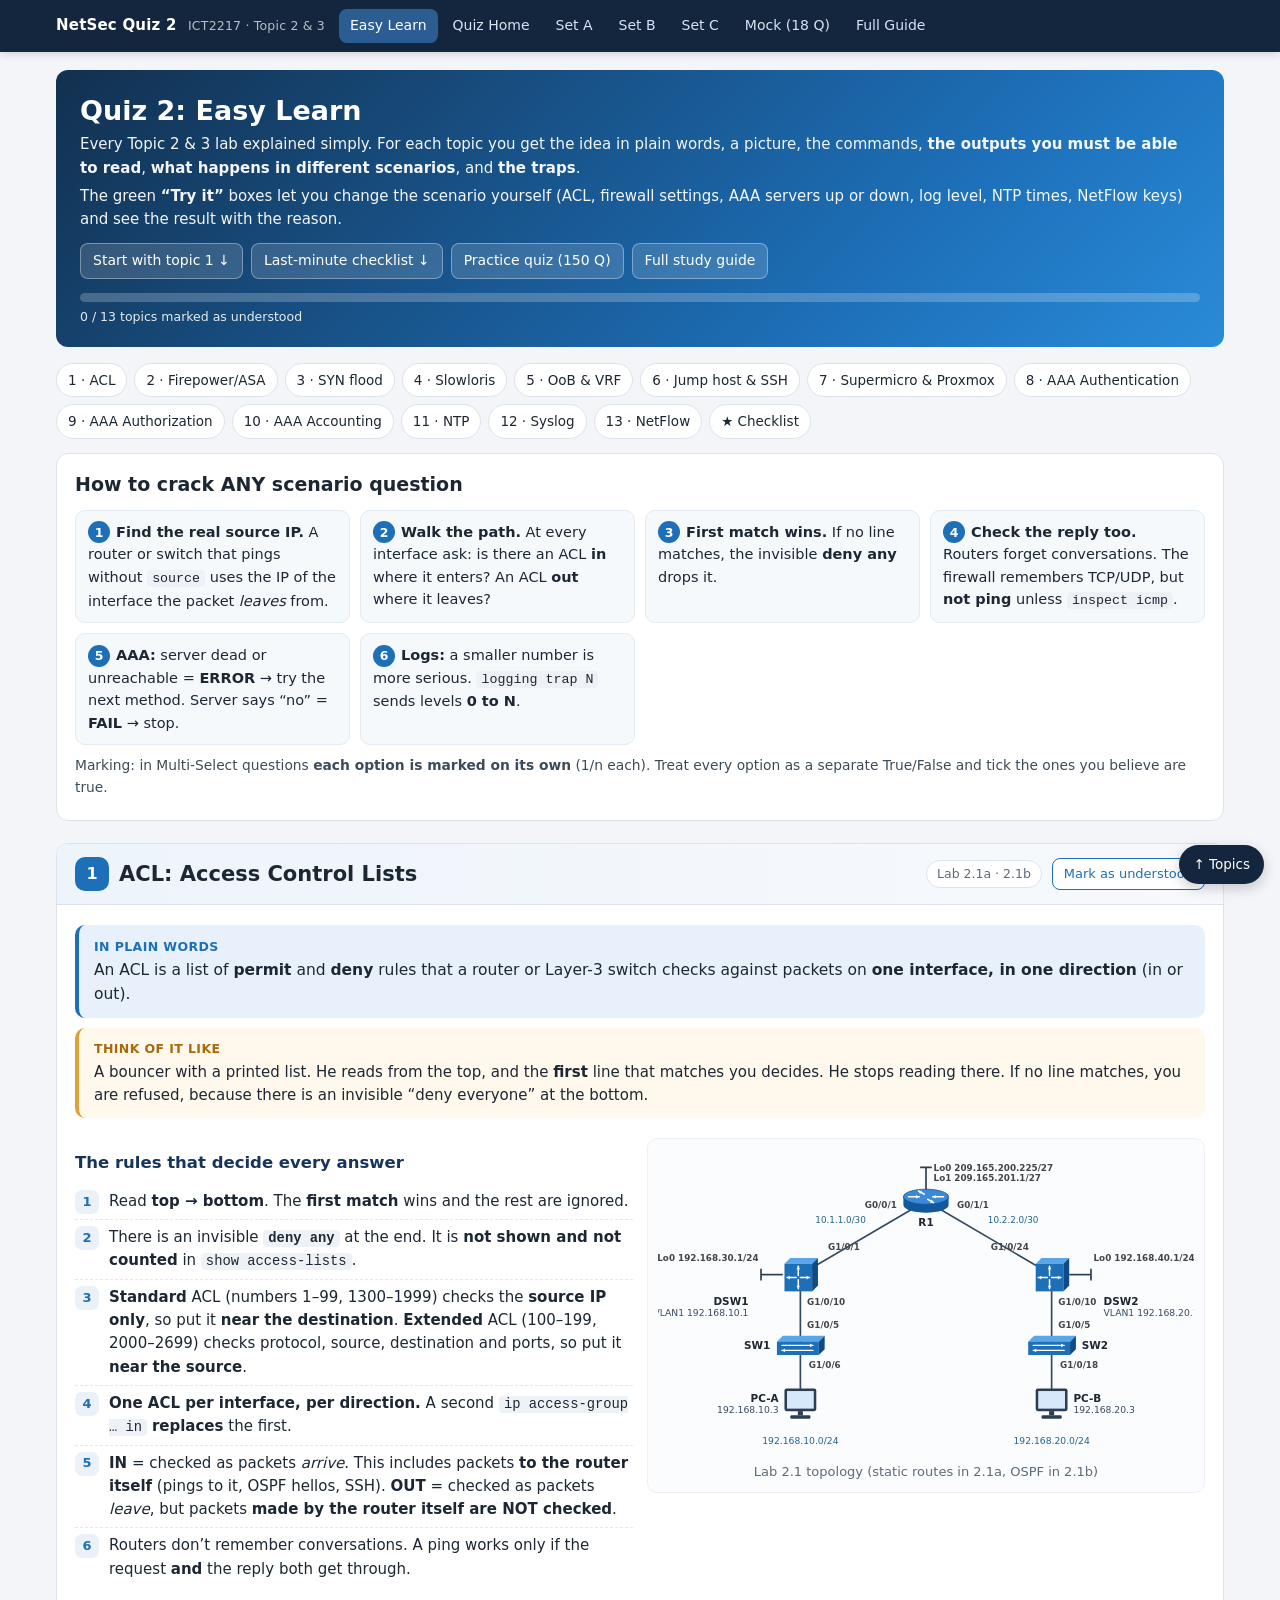
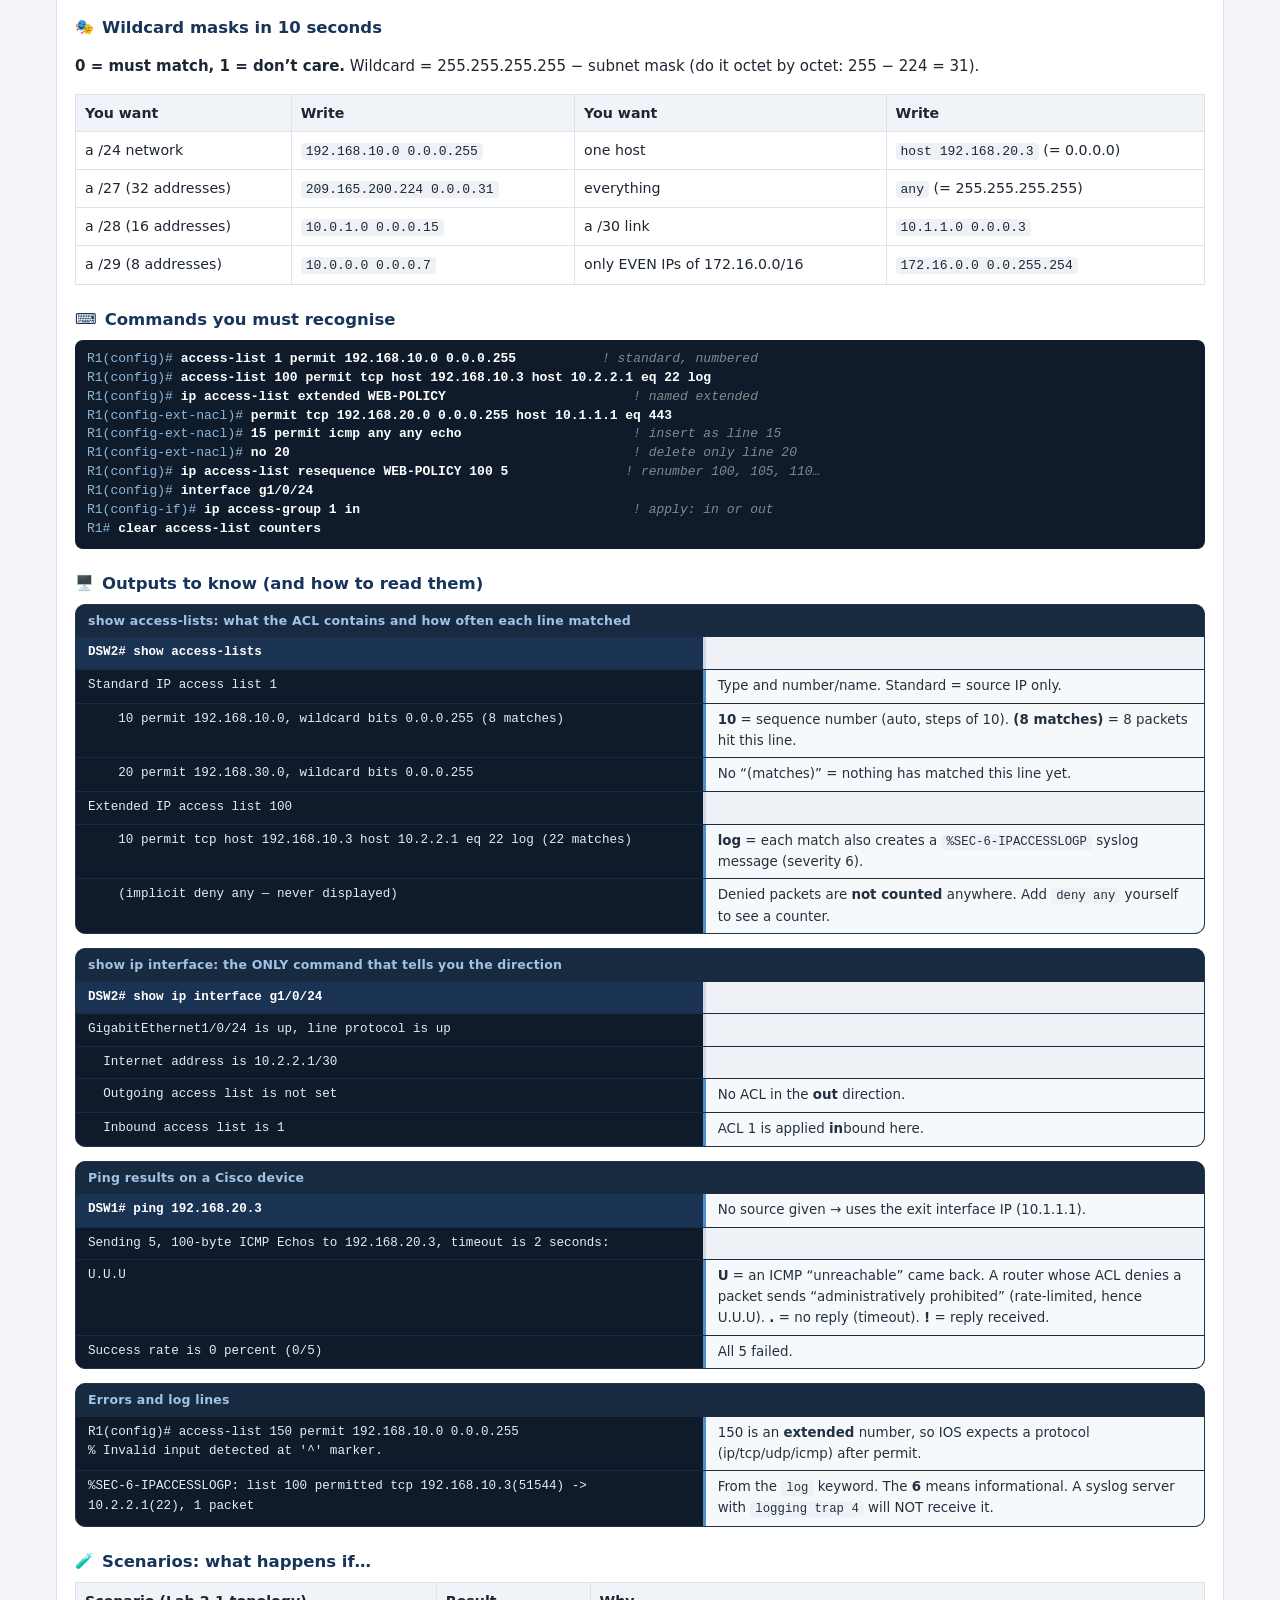
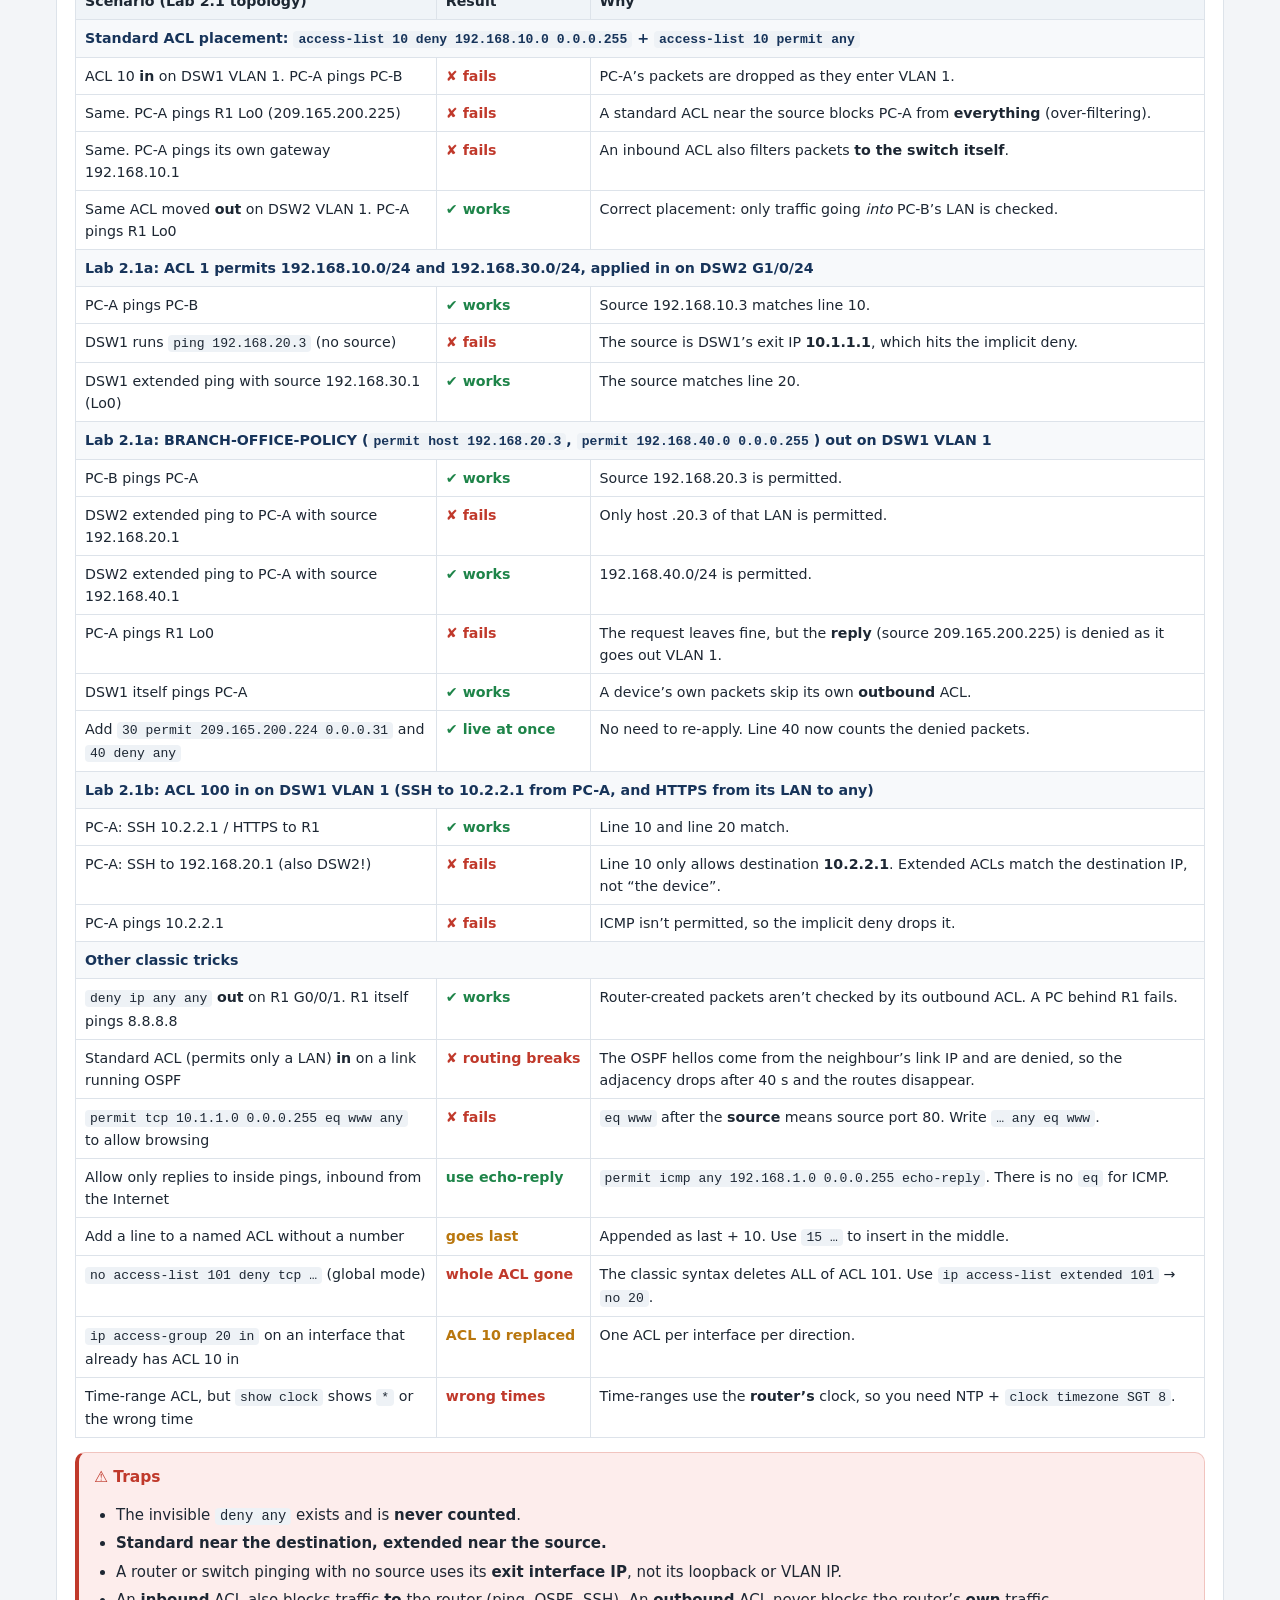
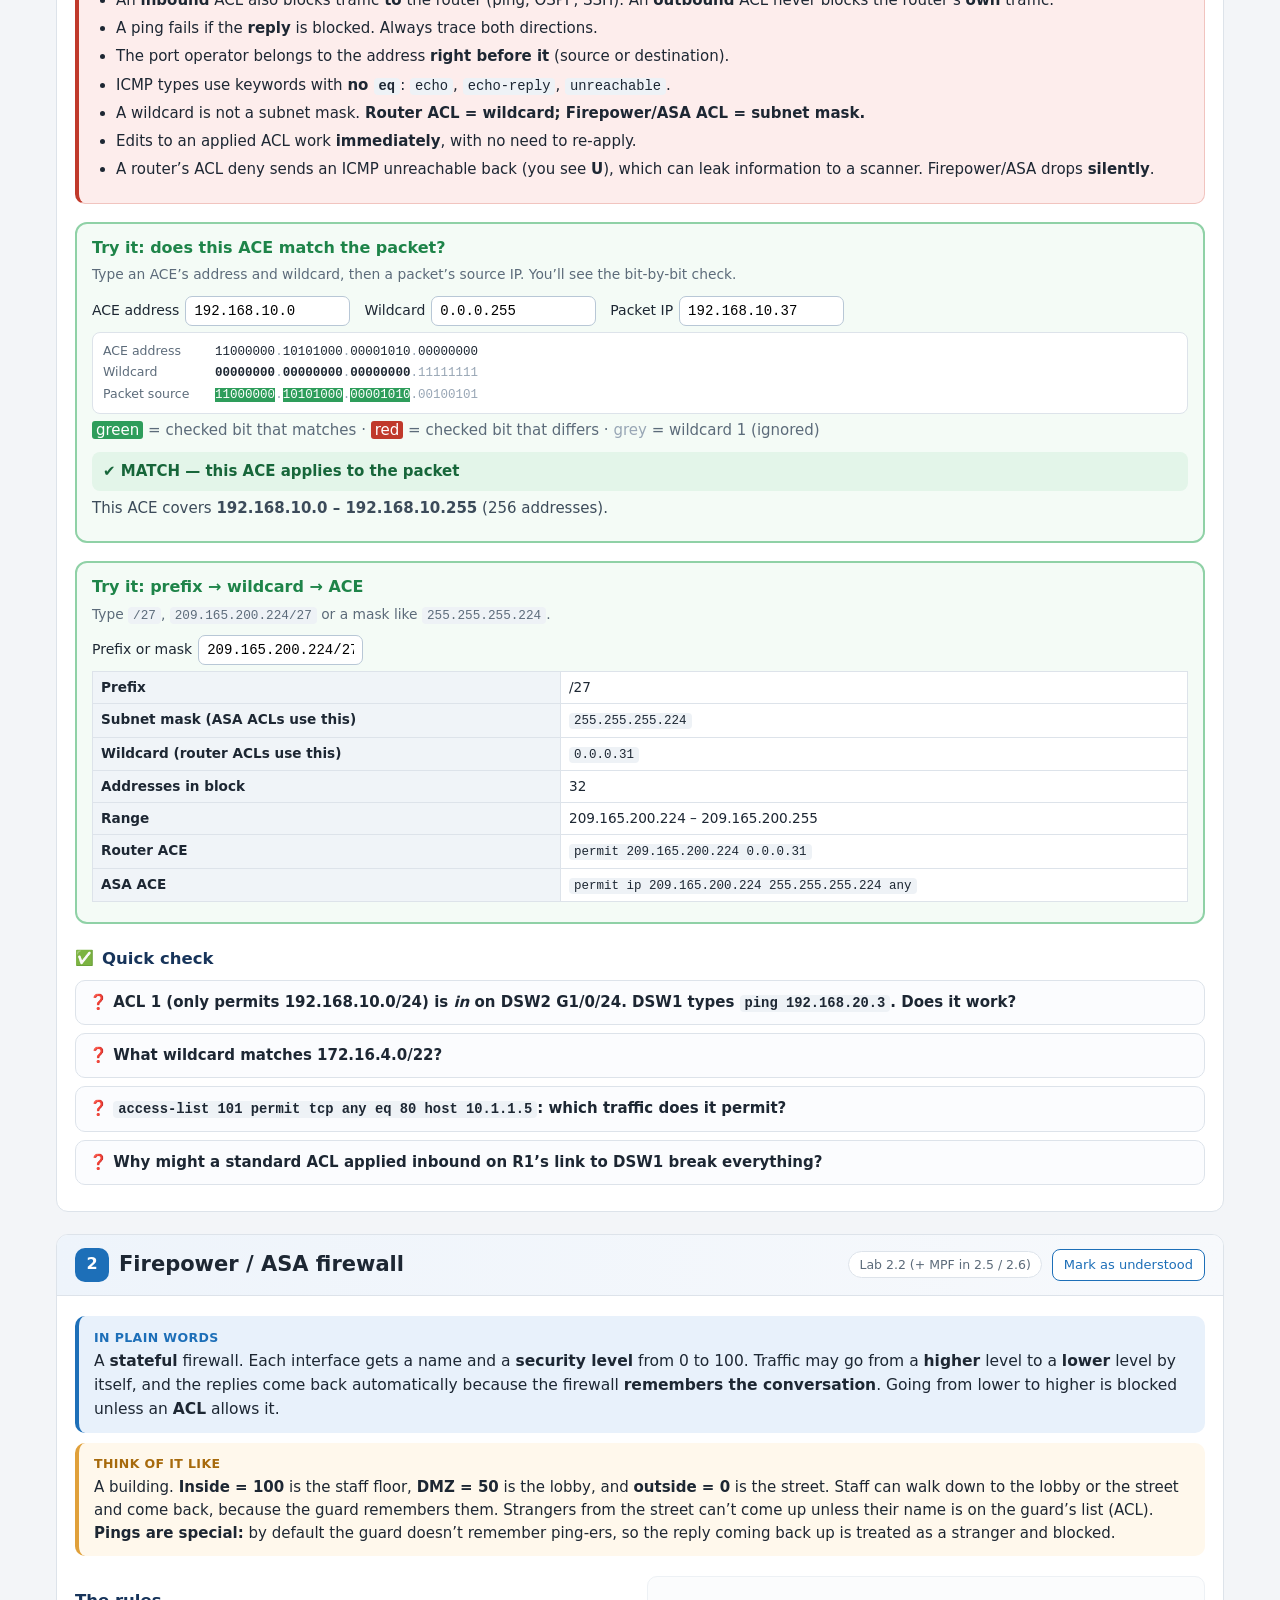
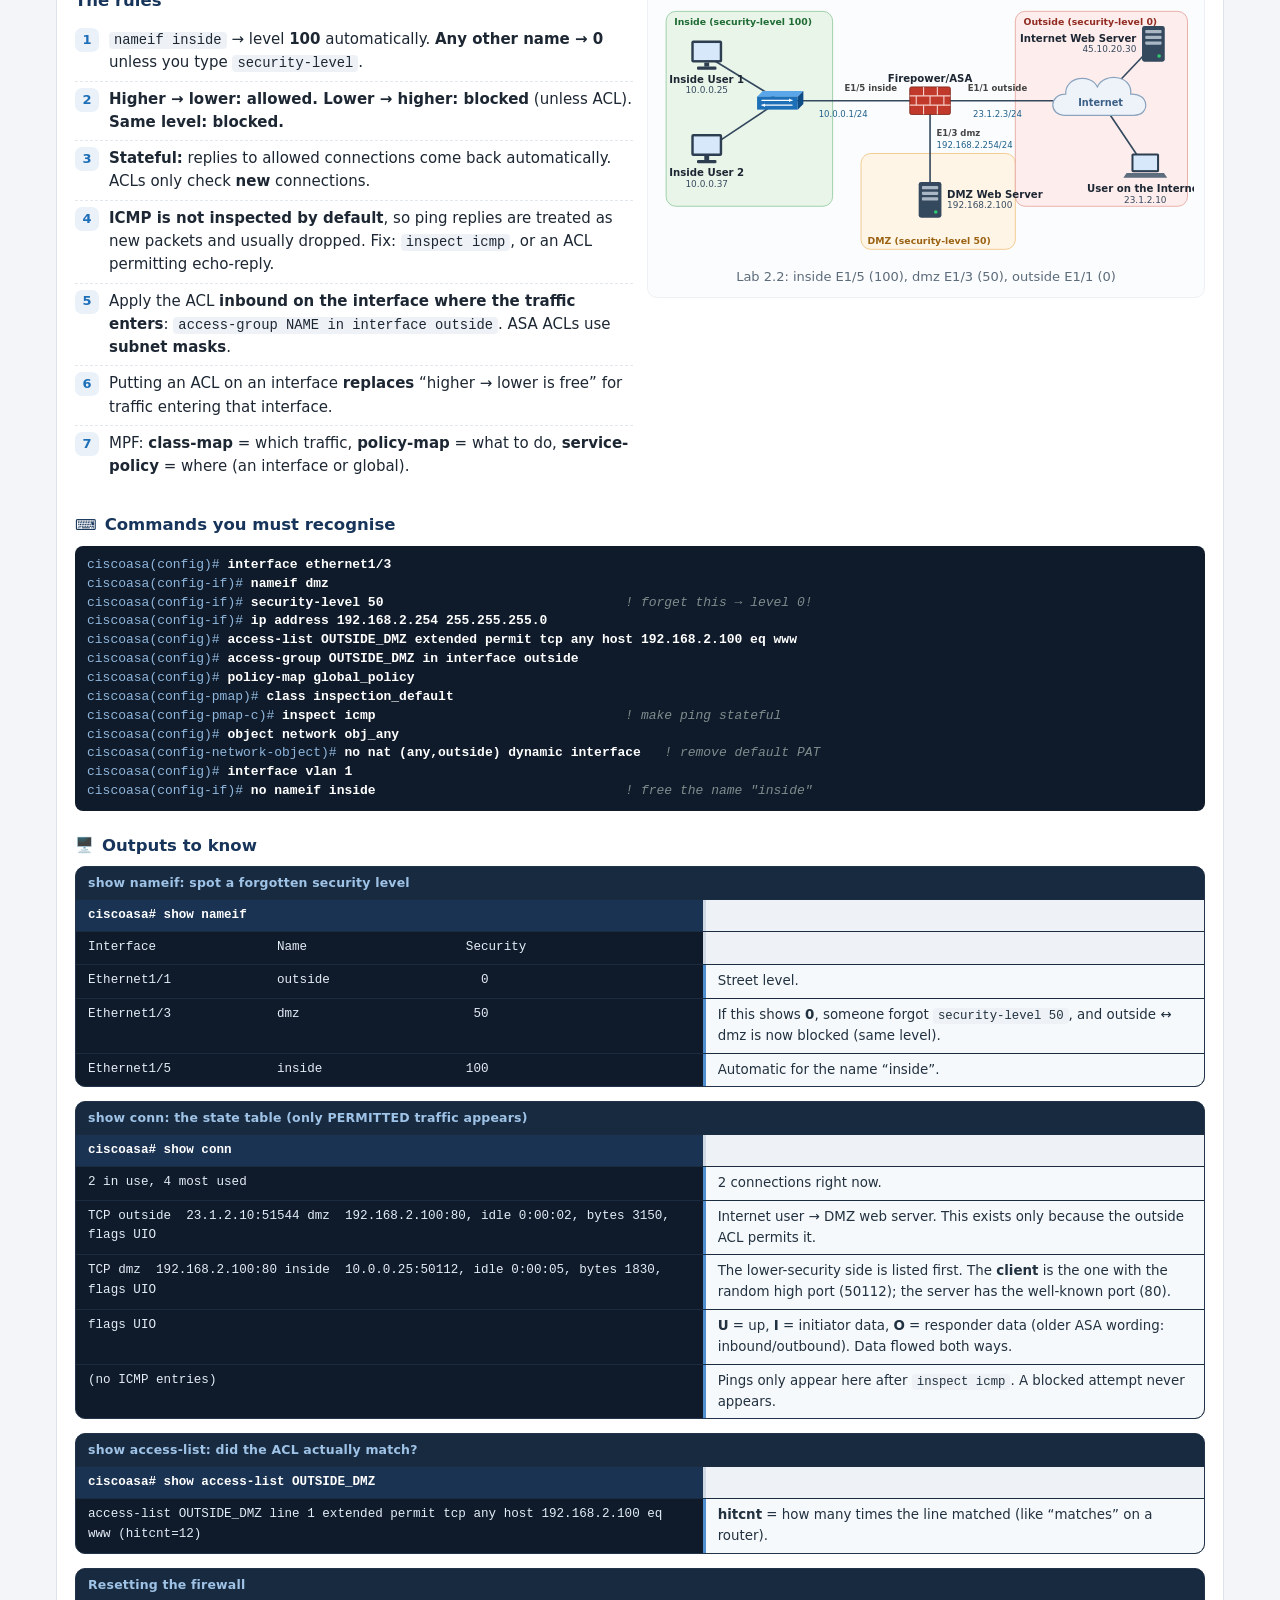
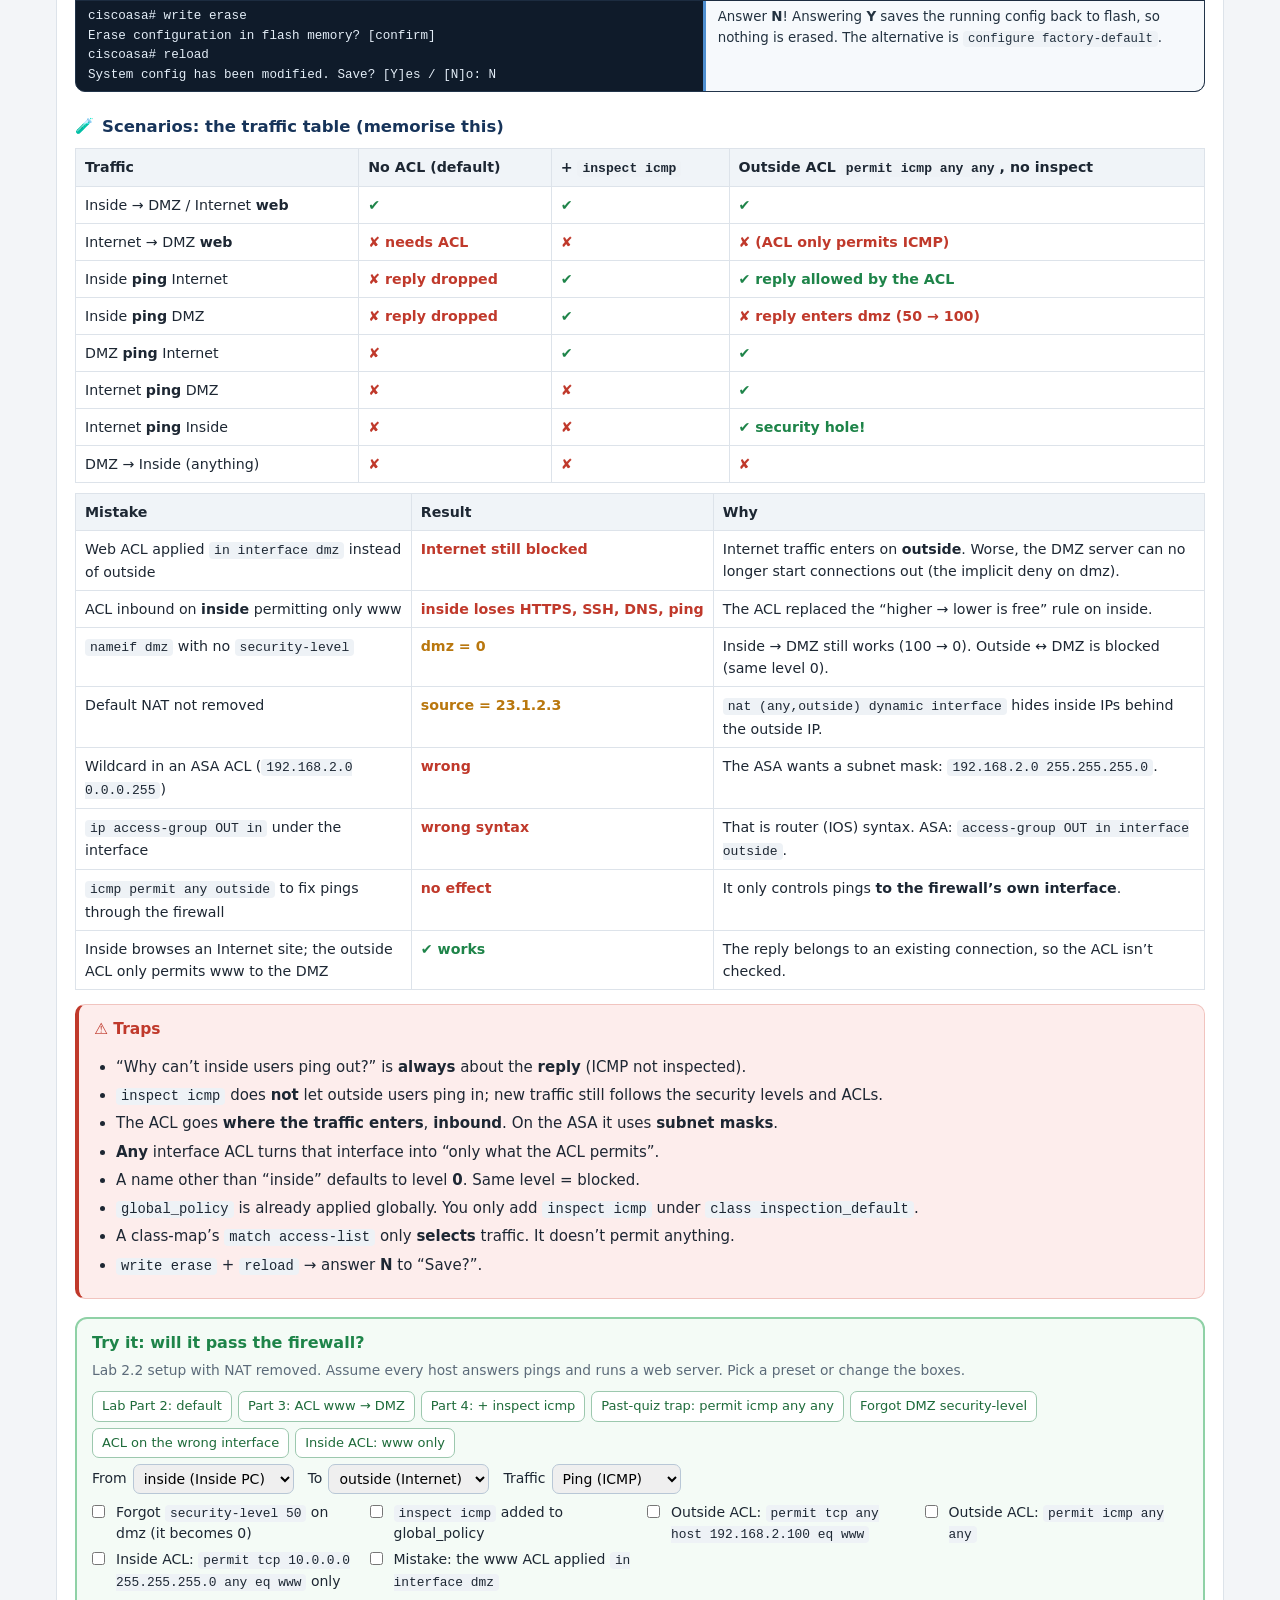
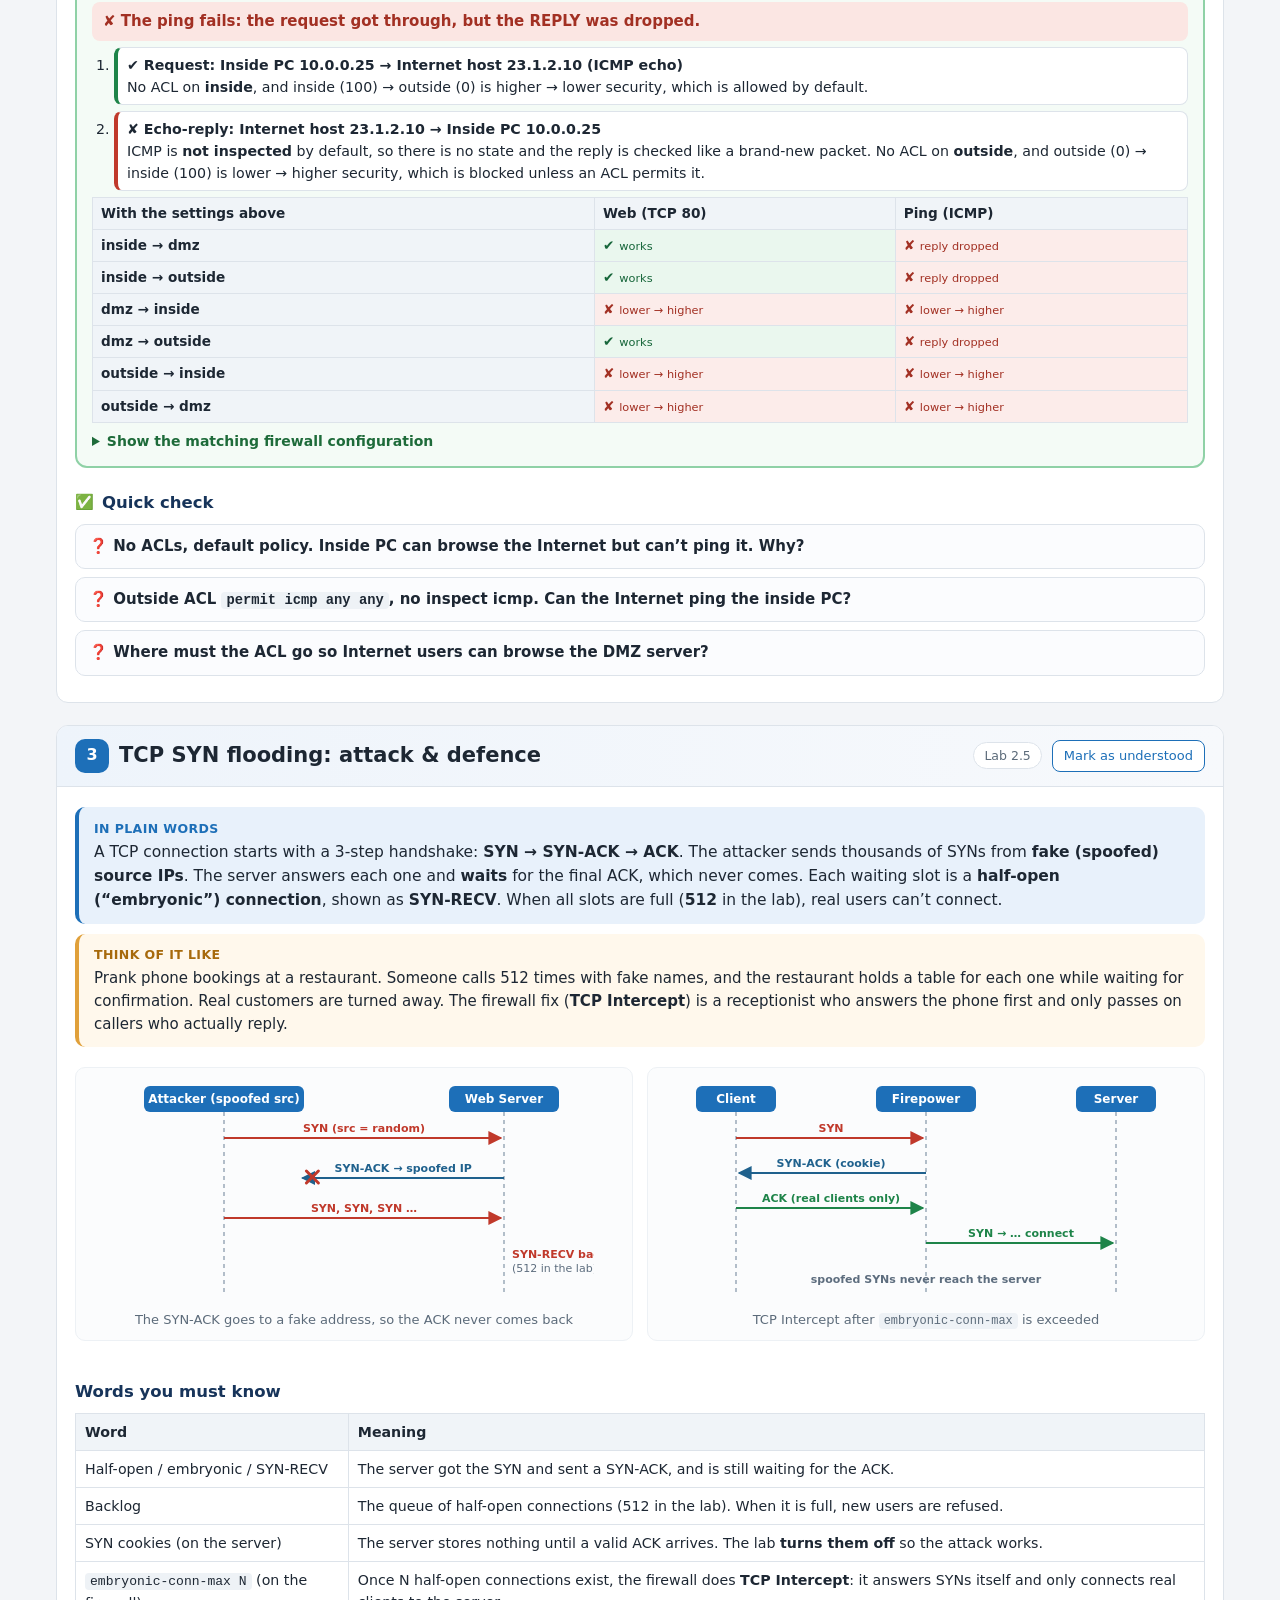
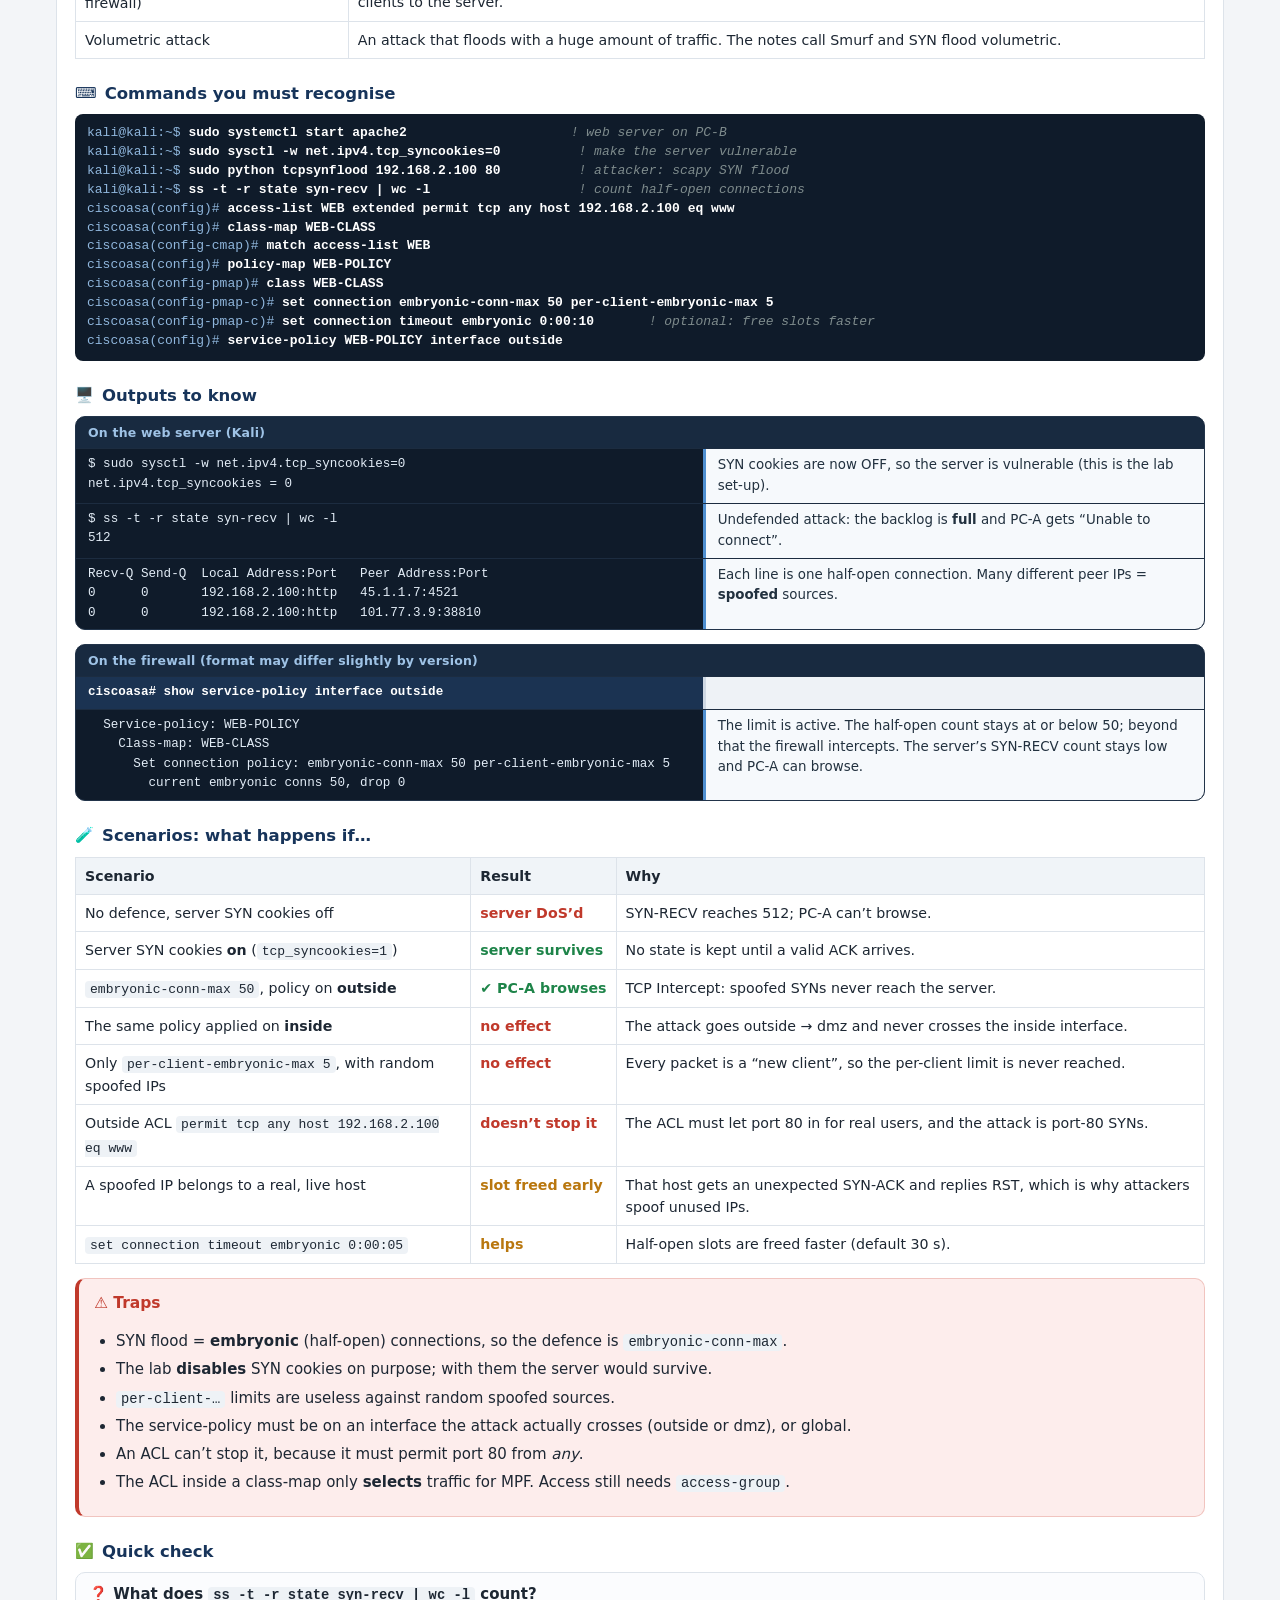
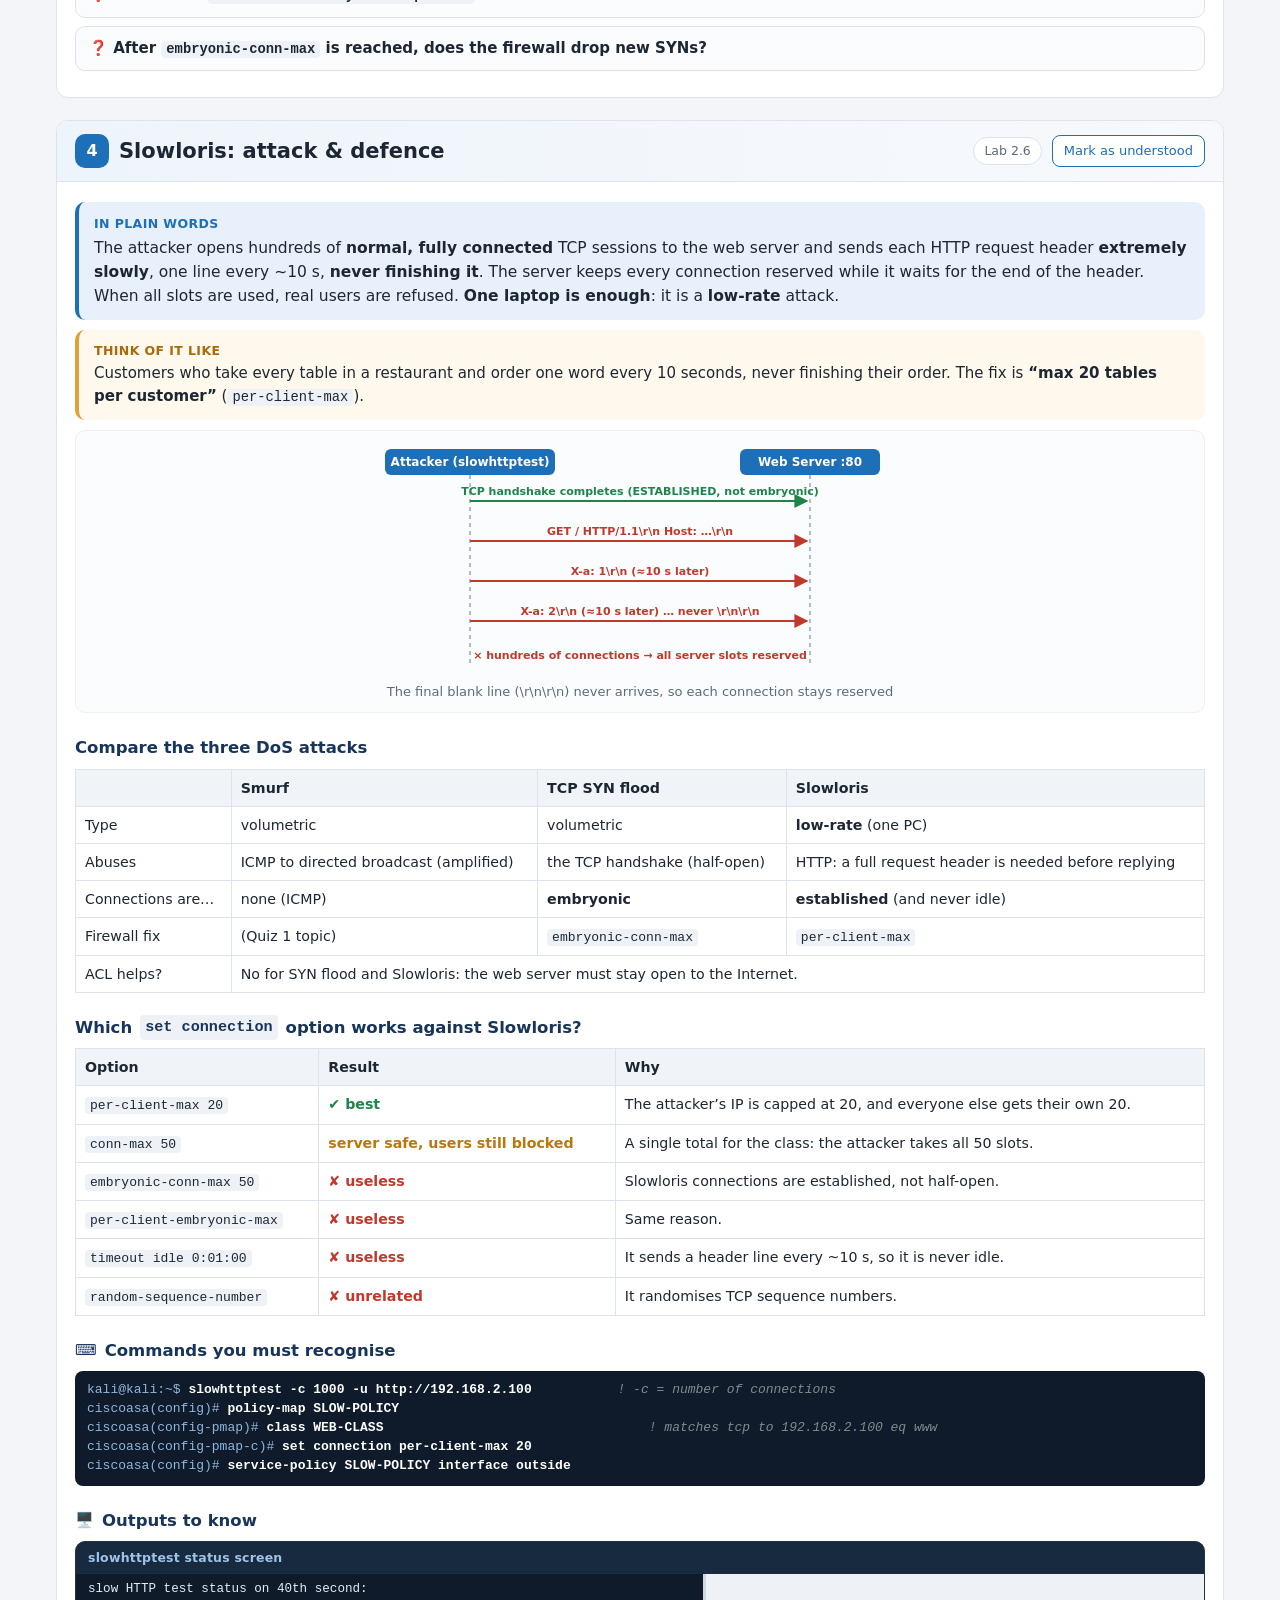
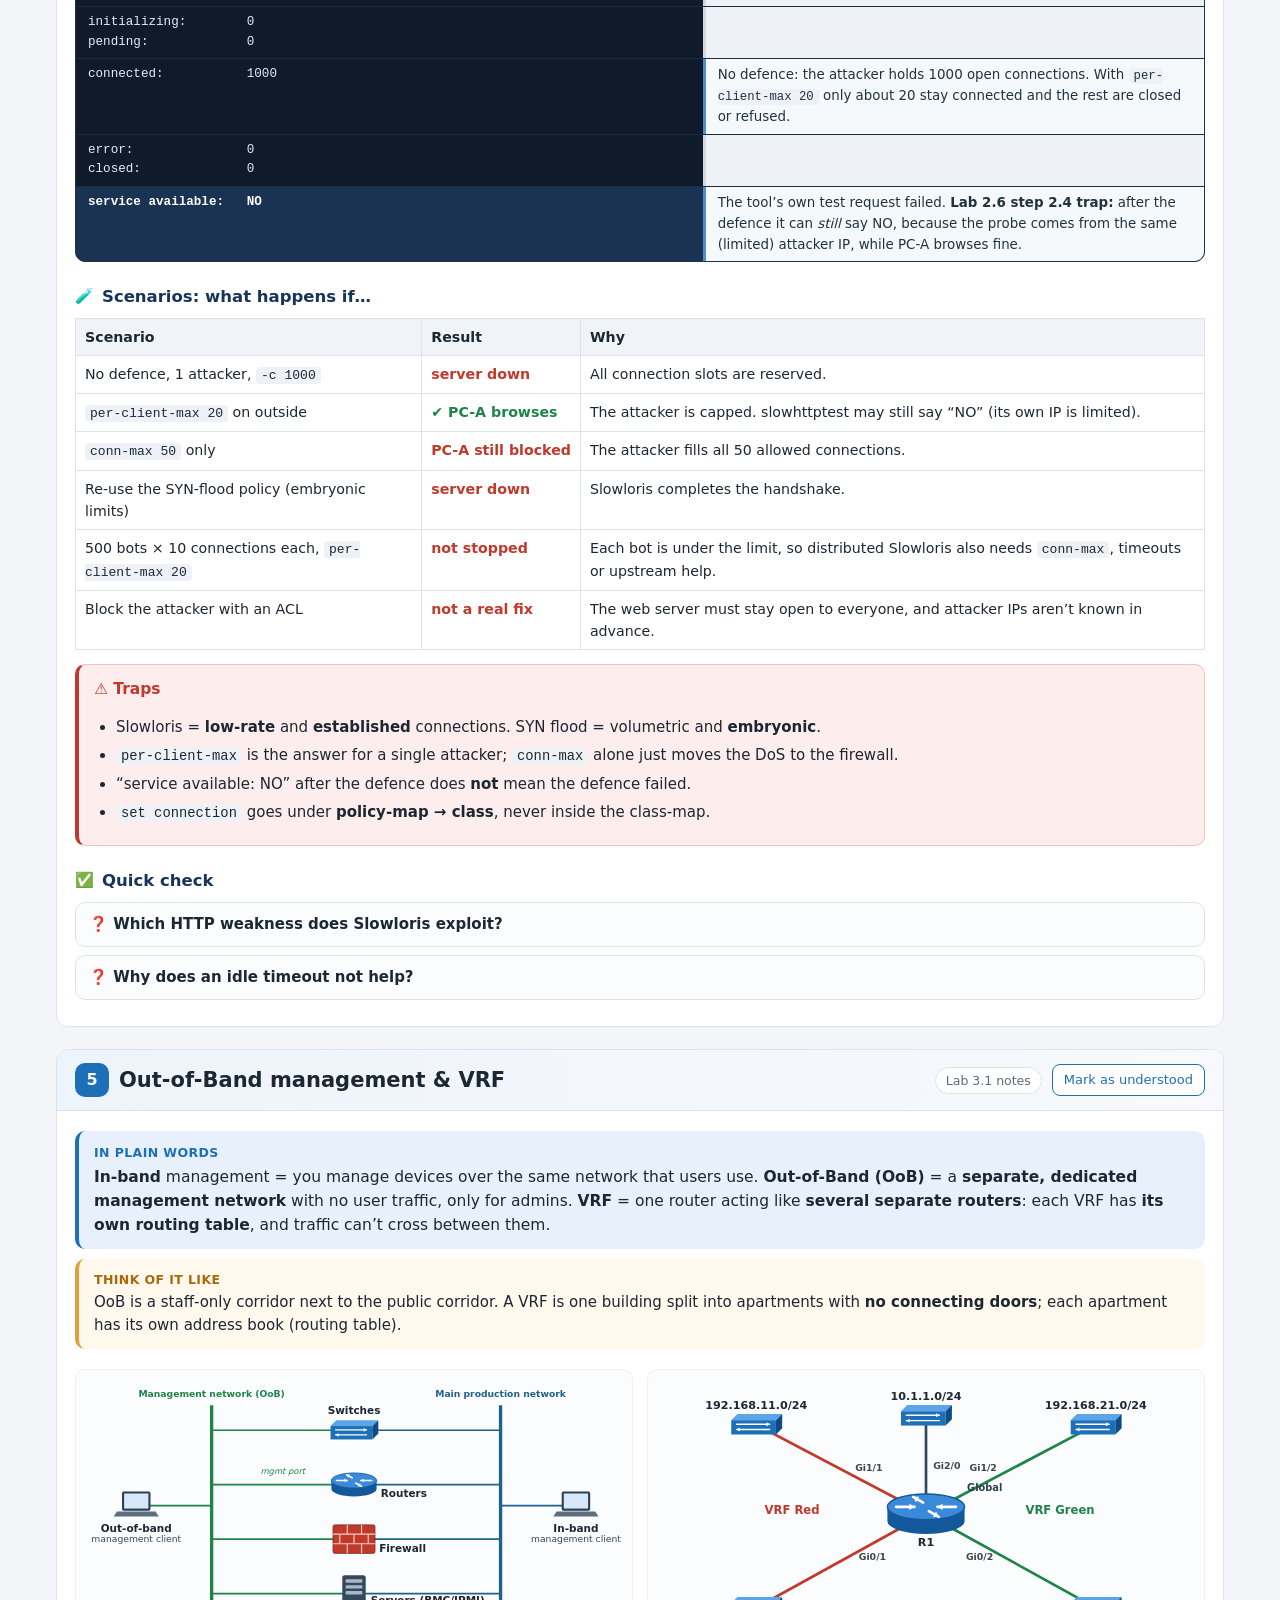
==== commit 935a59d0: "Add Easy Learn page (index.html) with scenarios, traps, annotated outputs and simulators - New index" ====
--- a/index.html
+++ b/index.html
@@ -4,7 +4,7 @@
 <head>
 <meta charset="utf-8">
 <meta name="viewport" content="width=device-width, initial-scale=1">
-<title>NetSec Quiz 2 Practice — Topic 2 &amp; 3 (ICT2217)</title>
+<title>Quiz 2 Easy Learn</title>
 <style>/* assets/app.css */
 :root {
   --bg: #f3f5f8; --card: #fff; --ink: #1d2733; --muted: #5c6b7a; --line: #dde3ea;
@@ -179,22 +179,1428 @@
 @media (max-width: 600px) { .topbar { position: static; } .navigator, .toc { top: 8px; } }
 
 </style>
+<style>/* assets/learn.css */
+/* Easy Learn page — builds on app.css */
+.hero2 { background: linear-gradient(135deg, #12304f, #1d6fb8 70%, #2a8bd8); color: #fff; border-radius: var(--radius); padding: 24px 24px 20px; }
+.hero2 h1 { margin: 0 0 6px; font-size: 27px; line-height: 1.25; }
+.hero2 p { margin: 5px 0; opacity: .95; }
+.hero2 .links { display: flex; flex-wrap: wrap; gap: 8px; margin-top: 12px; }
+.hero2 .links a { background: rgba(255,255,255,.14); color: #fff; text-decoration: none; border: 1px solid rgba(255,255,255,.35); padding: 6px 12px; border-radius: 8px; font-size: 14px; }
+.hero2 .links a:hover { background: rgba(255,255,255,.24); }
+.progress { margin-top: 14px; }
+.progress .track { height: 9px; background: rgba(255,255,255,.22); border-radius: 99px; overflow: hidden; }
+.progress .track div { height: 100%; width: 0; background: #7ee2a8; transition: width .3s; }
+.progress small { display: block; margin-top: 5px; opacity: .9; }
+
+.chips { display: flex; flex-wrap: wrap; gap: 7px; margin: 16px 0 6px; }
+.chips a { text-decoration: none; font-size: 13.5px; padding: 6px 11px; border-radius: 99px; background: #fff; border: 1px solid var(--line); color: var(--ink); }
+.chips a:hover { border-color: var(--blue); color: var(--blue); }
+.chips a.on { background: var(--green-soft); border-color: #8fd1a6; color: var(--green); }
+.chips a.on::before { content: '✔ '; }
+
+.card { background: var(--card); border: 1px solid var(--line); border-radius: var(--radius); padding: 16px 18px; margin: 14px 0; }
+.card h2 { margin: 0 0 8px; font-size: 19px; }
+.four { display: grid; grid-template-columns: repeat(auto-fit, minmax(220px, 1fr)); gap: 10px; margin: 10px 0 4px; }
+.four div { background: #f6f9fc; border: 1px solid #e3eaf2; border-radius: 10px; padding: 10px 12px; font-size: 14.5px; }
+.four b.n { display: inline-flex; align-items: center; justify-content: center; width: 22px; height: 22px; border-radius: 50%; background: var(--blue); color: #fff; font-size: 12.5px; margin-right: 6px; }
+
+/* ---------- topic sections ---------- */
+section.topic { background: var(--card); border: 1px solid var(--line); border-radius: var(--radius); margin: 22px 0; overflow: hidden; scroll-margin-top: 64px; }
+.t-head { display: flex; align-items: center; gap: 10px; flex-wrap: wrap; padding: 13px 18px; background: linear-gradient(90deg, #eef4fb, #f7f9fc); border-bottom: 1px solid var(--line); }
+.t-head .num { display: inline-flex; align-items: center; justify-content: center; min-width: 34px; height: 34px; border-radius: 10px; background: var(--blue); color: #fff; font-weight: 800; font-size: 16px; }
+.t-head h2 { margin: 0; font-size: 21px; flex: 1 1 260px; }
+.t-head .lab { font-size: 12.5px; background: #fff; border: 1px solid var(--line); border-radius: 99px; padding: 3px 10px; color: var(--muted); }
+.done-btn { font: inherit; font-size: 13px; border: 1px solid var(--blue); color: var(--blue); background: #fff; border-radius: 8px; padding: 5px 11px; cursor: pointer; }
+.done-btn.on { background: var(--green); border-color: var(--green); color: #fff; }
+.t-body { padding: 6px 18px 18px; }
+.t-body h3 { margin: 22px 0 8px; font-size: 16.5px; color: #17345a; display: flex; align-items: center; gap: 8px; }
+.t-body h3 .ico { font-size: 15px; }
+.t-body p, .t-body li { font-size: 15px; }
+.t-body ul, .t-body ol { padding-left: 22px; }
+
+.plain { background: var(--blue-soft); border-left: 4px solid var(--blue); border-radius: 10px; padding: 12px 15px; margin: 14px 0 10px; font-size: 15.5px; }
+.plain b.k { display: block; color: var(--blue); font-size: 12.5px; letter-spacing: .4px; text-transform: uppercase; margin-bottom: 2px; }
+.analogy { background: #fff8ec; border-left: 4px solid #e0a03a; border-radius: 10px; padding: 11px 15px; margin: 10px 0; font-size: 15px; }
+.analogy b.k { display: block; color: #a76a0c; font-size: 12.5px; letter-spacing: .4px; text-transform: uppercase; margin-bottom: 2px; }
+.grid2 { display: grid; grid-template-columns: minmax(0, 1fr) minmax(0, 1fr); gap: 14px; align-items: start; }
+.rules { counter-reset: r; list-style: none; padding-left: 0 !important; margin: 6px 0; }
+.rules li { counter-increment: r; position: relative; padding: 6px 0 6px 34px; border-bottom: 1px dashed #e3e8ee; }
+.rules li:last-child { border-bottom: none; }
+.rules li::before { content: counter(r); position: absolute; left: 0; top: 6px; width: 24px; height: 24px; border-radius: 7px; background: #eaf1f9; color: var(--blue); font-weight: 800; font-size: 13px; display: flex; align-items: center; justify-content: center; }
+
+table.t { border-collapse: collapse; width: 100%; font-size: 14.2px; margin: 6px 0 10px; }
+table.t th, table.t td { border: 1px solid var(--line); padding: 7px 9px; text-align: left; vertical-align: top; }
+table.t th { background: #f0f4f8; font-weight: 700; }
+table.scen td:nth-child(2) { white-space: nowrap; font-weight: 700; }
+table.scen tr.hd td { background: #f7f9fb; font-weight: 700; color: #17345a; }
+.r-ok { color: var(--green); font-weight: 800; }
+.r-ko { color: var(--red); font-weight: 800; }
+.r-mid { color: var(--amber); font-weight: 800; }
+.yes { color: var(--green); font-weight: 800; }
+.no { color: var(--red); font-weight: 800; }
+
+.traps { background: var(--red-soft); border: 1px solid #f1c4bf; border-left: 4px solid var(--red); border-radius: 10px; padding: 10px 15px 6px; margin: 14px 0; }
+.traps h4 { margin: 2px 0 6px; color: var(--red); font-size: 15.5px; }
+.traps li { margin: 5px 0; }
+
+/* annotated outputs */
+.ann { border: 1px solid #22344a; border-radius: 10px; overflow: hidden; margin: 8px 0 14px; background: #0f1b2a; }
+.ann .cap { background: #182a40; color: #9fc3e6; font-size: 12.5px; padding: 6px 12px; font-weight: 700; letter-spacing: .2px; }
+.ann .row { display: grid; grid-template-columns: minmax(0, 1.25fr) minmax(0, 1fr); border-top: 1px solid #1c2c40; }
+.ann .row:first-of-type { border-top: none; }
+.ann .row > code { display: block; background: transparent; color: #e3edf7; font-family: var(--mono); font-size: 12.6px; white-space: pre-wrap; word-break: break-word; padding: 6px 12px; border-radius: 0; }
+.ann .row > span { background: #f6f9fc; color: #22313f; font-size: 13.4px; padding: 6px 12px; border-left: 3px solid #4f8fd0; }
+.ann .row > span:empty { background: #eef2f6; border-left-color: #cfd8e3; }
+.ann .row.hl > code { color: #fff; background: #1b3352; font-weight: 700; }
+
+/* tools */
+.tool { border: 2px solid #8fd1a6; background: #f4fbf6; border-radius: 12px; padding: 12px 15px 14px; margin: 18px 0 10px; }
+.tool h4 { margin: 0 0 4px; color: var(--green); font-size: 16px; }
+.tool .sub { margin: 0 0 10px; color: var(--muted); font-size: 13.8px; }
+.tool .row { display: flex; flex-wrap: wrap; gap: 8px 14px; align-items: center; margin: 6px 0; }
+.tool label { font-size: 14px; display: inline-flex; gap: 6px; align-items: center; }
+.tool input[type=text] { font: 14px var(--mono); padding: 6px 8px; border: 1px solid #b8c7d6; border-radius: 7px; width: 165px; max-width: 100%; }
+.tool select { font: inherit; font-size: 14px; padding: 5px 6px; border: 1px solid #b8c7d6; border-radius: 7px; max-width: 100%; }
+.tool .checks { display: grid; grid-template-columns: repeat(auto-fit, minmax(260px, 1fr)); gap: 5px 14px; margin: 8px 0; }
+.tool .checks label { display: block; position: relative; padding-left: 24px; line-height: 1.5; }
+.tool .checks input { position: absolute; left: 0; top: 3px; margin: 0; }
+.tool .checks code { white-space: normal; word-break: break-word; }
+.tool .presets { display: flex; flex-wrap: wrap; gap: 6px; margin: 6px 0; }
+.tool .presets button, .lvl-btn { font: inherit; font-size: 13px; border: 1px solid #9cc8ae; background: #fff; color: #1e6b3a; border-radius: 7px; padding: 4px 9px; cursor: pointer; }
+.tool .presets button:hover, .lvl-btn:hover { background: #e7f6ec; }
+.lvl-btn.on { background: var(--green); color: #fff; border-color: var(--green); }
+.verdict { font-weight: 800; padding: 8px 11px; border-radius: 8px; margin: 10px 0 6px; }
+.verdict.ok { background: #e3f5e9; color: #17663a; }
+.verdict.ko { background: #fbe6e3; color: #a23023; }
+.warnline { color: var(--amber); font-weight: 600; }
+.note { font-size: 13.8px; color: #3c4b5a; margin: 6px 0; }
+ol.steps { margin: 6px 0; padding-left: 22px; }
+ol.steps li { margin: 6px 0; padding: 6px 9px; border-radius: 8px; background: #fff; border: 1px solid var(--line); font-size: 14.2px; }
+ol.steps li.ok { border-left: 4px solid var(--green); }
+ol.steps li.ko { border-left: 4px solid var(--red); }
+ol.steps li.warn { border-left: 4px solid var(--amber); }
+.bits { font-family: var(--mono); font-size: 12.5px; background: #fff; border: 1px solid var(--line); border-radius: 8px; padding: 8px 10px; overflow-x: auto; white-space: nowrap; }
+.bits .lbl { display: inline-block; width: 112px; color: var(--muted); font-family: system-ui, sans-serif; font-size: 12.5px; }
+.bits .good { color: #fff; background: #2e9d5b; }
+.bits .bad { color: #fff; background: #c0392b; }
+.bits .ign { color: #98a6b5; }
+.bits .care { color: #1d2733; font-weight: 700; }
+.bits .dot { color: #98a6b5; }
+.legend-small { font-size: 12.5px; color: var(--muted); margin: 5px 0 0; }
+.legend-small .good { background: #2e9d5b; color: #fff; padding: 0 4px; border-radius: 3px; }
+.legend-small .bad { background: #c0392b; color: #fff; padding: 0 4px; border-radius: 3px; }
+.legend-small .ign { color: #98a6b5; }
+table.mini { border-collapse: collapse; width: 100%; font-size: 13.6px; margin: 6px 0; background: #fff; }
+table.mini th, table.mini td { border: 1px solid var(--line); padding: 5px 8px; text-align: left; vertical-align: top; }
+table.mini th { background: #f0f4f8; }
+table.matrix td.ok { background: #eaf7ee; color: #17663a; font-weight: 700; }
+table.matrix td.ko { background: #fcecea; color: #a23023; font-weight: 700; }
+table.matrix small { font-weight: 500; }
+table.syslog tr.ok td { background: #f0faf3; }
+table.syslog tr.ko td { background: #fbf2f1; color: #8a6d6a; }
+table.syslog td.sev { font-weight: 800; text-align: center; }
+table.syslog code { white-space: normal; word-break: break-word; background: transparent; padding: 0; }
+.pill { display: inline-block; font-size: 11px; background: #fff3cd; border: 1px solid #f0d58a; color: #7a5a00; border-radius: 99px; padding: 0 7px; white-space: nowrap; }
+pre.cfg { font-family: var(--mono); font-size: 12.8px; background: #0f1b2a; color: #d5e2f0; border-radius: 8px; padding: 9px 11px; overflow-x: auto; margin: 6px 0 0; white-space: pre; }
+.tool details summary { cursor: pointer; font-weight: 700; color: #1e6b3a; margin-top: 8px; font-size: 14px; }
+.scroll { overflow-x: auto; }
+
+/* quick checks */
+details.qc { border: 1px solid var(--line); border-radius: 10px; margin: 8px 0; background: #fbfcfe; }
+details.qc summary { cursor: pointer; padding: 10px 13px; font-weight: 600; list-style: none; }
+details.qc summary::-webkit-details-marker { display: none; }
+details.qc summary::before { content: '❓ '; }
+details.qc[open] summary { border-bottom: 1px solid var(--line); }
+details.qc[open] summary::before { content: '💡 '; }
+details.qc .a { padding: 9px 13px 11px; font-size: 14.6px; }
+
+.chain { display: flex; flex-wrap: wrap; align-items: center; gap: 6px; margin: 8px 0 12px; font-size: 13.6px; }
+.chain div { background: #eef4fb; border: 1px solid #b9d0ea; border-radius: 8px; padding: 6px 10px; text-align: center; }
+.chain div small { display: block; color: var(--muted); font-size: 11.5px; }
+.chain div.vm { background: #eaf7ee; border-color: #9ad3ae; }
+.chain div.phy { background: #fff3e0; border-color: #f0c27b; }
+.chain span { color: #7f8c8d; font-weight: 800; }
+
+.fab { position: fixed; right: 16px; bottom: 16px; z-index: 40; background: #13263d; color: #fff; text-decoration: none; border-radius: 99px; padding: 9px 14px; font-size: 13.5px; box-shadow: 0 4px 14px rgba(0,0,0,.2); }
+.check-all li { margin: 4px 0; }
+.check-all h4 { margin: 14px 0 4px; color: #17345a; }
+
+@media (max-width: 760px) {
+  .grid2 { grid-template-columns: minmax(0, 1fr); }
+  .ann .row { grid-template-columns: minmax(0, 1fr); }
+  .ann .row > span { border-left: none; border-top: 1px dashed #c9d6e3; }
+  .ann .row > span:empty { display: none; }
+  .t-body { padding: 4px 12px 14px; }
+  .t-head { padding: 11px 12px; }
+  .hero2 { padding: 18px 16px; }
+  .hero2 h1 { font-size: 22px; }
+  table.t, table.scen { display: block; overflow-x: auto; }
+  table.scen td:nth-child(2) { white-space: normal; }
+  .bits .lbl { width: 96px; }
+}
+
+</style>
 </head>
 <body>
 <header class="topbar"><div class="inner">
   <div class="brand">NetSec Quiz 2 <small>ICT2217 · Topic 2 &amp; 3</small></div>
   <nav class="nav">
-    <a href="#home">Home</a>
-    <a href="#A">Set A</a>
-    <a href="#B">Set B</a>
-    <a href="#C">Set C</a>
-    <a href="#mock">Mock (18 Q)</a>
-    <a href="guide.html">Study Guide</a>
+    <a href="index.html" class="active">Easy Learn</a>
+    <a href="quiz.html#home">Quiz Home</a>
+    <a href="quiz.html#A">Set A</a>
+    <a href="quiz.html#B">Set B</a>
+    <a href="quiz.html#C">Set C</a>
+    <a href="quiz.html#mock">Mock (18 Q)</a>
+    <a href="guide.html">Full Guide</a>
   </nav>
 </div></header>
-<main class="wrap" id="view"><p>Loading…</p></main>
-<div class="toast" id="toast"></div>
-<noscript><p style="padding:20px">This practice quiz needs JavaScript enabled.</p></noscript>
+
+<main class="wrap" id="top">
+
+<div class="hero2">
+  <h1>Quiz 2: Easy Learn</h1>
+  <p>Every Topic 2 &amp; 3 lab explained simply. For each topic you get the idea in plain words, a picture, the commands, <b>the outputs you must be able to read</b>, <b>what happens in different scenarios</b>, and <b>the traps</b>.</p>
+  <p>The green <b>“Try it”</b> boxes let you change the scenario yourself (ACL, firewall settings, AAA servers up or down, log level, NTP times, NetFlow keys) and see the result with the reason.</p>
+  <div class="links"><a href="#t-acl">Start with topic 1 ↓</a><a href="#t-check">Last-minute checklist ↓</a><a href="quiz.html#A">Practice quiz (150 Q)</a><a href="guide.html">Full study guide</a></div>
+  <div class="progress"><div class="track"><div id="progress-bar"></div></div><small id="progress-txt"></small></div>
+</div>
+
+<nav class="chips" id="topics" aria-label="Topics">
+  <a href="#t-acl">1 · ACL</a><a href="#t-asa">2 · Firepower/ASA</a><a href="#t-syn">3 · SYN flood</a><a href="#t-slow">4 · Slowloris</a>
+  <a href="#t-oob">5 · OoB &amp; VRF</a><a href="#t-ssh">6 · Jump host &amp; SSH</a><a href="#t-srv">7 · Supermicro &amp; Proxmox</a>
+  <a href="#t-authn">8 · AAA Authentication</a><a href="#t-authz">9 · AAA Authorization</a><a href="#t-acct">10 · AAA Accounting</a>
+  <a href="#t-ntp">11 · NTP</a><a href="#t-syslog">12 · Syslog</a><a href="#t-nf">13 · NetFlow</a><a href="#t-check">★ Checklist</a>
+</nav>
+
+<div class="card">
+  <h2>How to crack ANY scenario question</h2>
+  <div class="four">
+    <div><b class="n">1</b><b>Find the real source IP.</b> A router or switch that pings without <code>source</code> uses the IP of the interface the packet <i>leaves</i> from.</div>
+    <div><b class="n">2</b><b>Walk the path.</b> At every interface ask: is there an ACL <b>in</b> where it enters? An ACL <b>out</b> where it leaves?</div>
+    <div><b class="n">3</b><b>First match wins.</b> If no line matches, the invisible <b>deny any</b> drops it.</div>
+    <div><b class="n">4</b><b>Check the reply too.</b> Routers forget conversations. The firewall remembers TCP/UDP, but <b>not ping</b> unless <code>inspect icmp</code>.</div>
+    <div><b class="n">5</b><b>AAA:</b> server dead or unreachable = <b>ERROR</b> → try the next method. Server says “no” = <b>FAIL</b> → stop.</div>
+    <div><b class="n">6</b><b>Logs:</b> a smaller number is more serious. <code>logging trap N</code> sends levels <b>0 to N</b>.</div>
+  </div>
+  <p class="note" style="margin-top:10px">Marking: in Multi-Select questions <b>each option is marked on its own</b> (1/n each). Treat every option as a separate True/False and tick the ones you believe are true.</p>
+</div>
+
+<!-- =====================================================================
+     1. ACL
+     ===================================================================== -->
+<section class="topic" id="t-acl" data-topic="acl">
+<div class="t-head"><span class="num">1</span><h2>ACL: Access Control Lists</h2><span class="lab">Lab 2.1a · 2.1b</span><button class="done-btn">Mark as understood</button></div>
+<div class="t-body">
+<div class="plain"><b class="k">In plain words</b>An ACL is a list of <b>permit</b> and <b>deny</b> rules that a router or Layer-3 switch checks against packets on <b>one interface, in one direction</b> (in or out).</div>
+<div class="analogy"><b class="k">Think of it like</b>A bouncer with a printed list. He reads from the top, and the <b>first</b> line that matches you decides. He stops reading there. If no line matches, you are refused, because there is an invisible “deny everyone” at the bottom.</div>
+
+<div class="grid2">
+<div>
+<h3>The rules that decide every answer</h3>
+<ol class="rules">
+<li>Read <b>top → bottom</b>. The <b>first match</b> wins and the rest are ignored.</li>
+<li>There is an invisible <b><code>deny any</code></b> at the end. It is <b>not shown and not counted</b> in <code>show access-lists</code>.</li>
+<li><b>Standard</b> ACL (numbers 1–99, 1300–1999) checks the <b>source IP only</b>, so put it <b>near the destination</b>. <b>Extended</b> ACL (100–199, 2000–2699) checks protocol, source, destination and ports, so put it <b>near the source</b>.</li>
+<li><b>One ACL per interface, per direction.</b> A second <code>ip access-group … in</code> <b>replaces</b> the first.</li>
+<li><b>IN</b> = checked as packets <i>arrive</i>. This includes packets <b>to the router itself</b> (pings to it, OSPF hellos, SSH). <b>OUT</b> = checked as packets <i>leave</i>, but packets <b>made by the router itself are NOT checked</b>.</li>
+<li>Routers don’t remember conversations. A ping works only if the request <b>and</b> the reply both get through.</li>
+</ol>
+</div>
+<figure class="dg" data-dg="aclLab" data-opts='{"lo1":true}'><figcaption>Lab 2.1 topology (static routes in 2.1a, OSPF in 2.1b)</figcaption></figure>
+</div>
+
+<h3><span class="ico">🎭</span> Wildcard masks in 10 seconds</h3>
+<p><b>0 = must match, 1 = don’t care.</b> Wildcard = 255.255.255.255 − subnet mask (do it octet by octet: 255 − 224 = 31).</p>
+<table class="t"><tr><th>You want</th><th>Write</th><th>You want</th><th>Write</th></tr>
+<tr><td>a /24 network</td><td><code>192.168.10.0 0.0.0.255</code></td><td>one host</td><td><code>host 192.168.20.3</code> (= 0.0.0.0)</td></tr>
+<tr><td>a /27 (32 addresses)</td><td><code>209.165.200.224 0.0.0.31</code></td><td>everything</td><td><code>any</code> (= 255.255.255.255)</td></tr>
+<tr><td>a /28 (16 addresses)</td><td><code>10.0.1.0 0.0.0.15</code></td><td>a /30 link</td><td><code>10.1.1.0 0.0.0.3</code></td></tr>
+<tr><td>a /29 (8 addresses)</td><td><code>10.0.0.0 0.0.0.7</code></td><td>only EVEN IPs of 172.16.0.0/16</td><td><code>172.16.0.0 0.0.255.254</code></td></tr></table>
+
+<h3><span class="ico">⌨️</span> Commands you must recognise</h3>
+<pre class="cli" data-cli>R1(config)# access-list 1 permit 192.168.10.0 0.0.0.255           ! standard, numbered
+R1(config)# access-list 100 permit tcp host 192.168.10.3 host 10.2.2.1 eq 22 log
+R1(config)# ip access-list extended WEB-POLICY                        ! named extended
+R1(config-ext-nacl)# permit tcp 192.168.20.0 0.0.0.255 host 10.1.1.1 eq 443
+R1(config-ext-nacl)# 15 permit icmp any any echo                      ! insert as line 15
+R1(config-ext-nacl)# no 20                                            ! delete only line 20
+R1(config)# ip access-list resequence WEB-POLICY 100 5               ! renumber 100, 105, 110…
+R1(config)# interface g1/0/24
+R1(config-if)# ip access-group 1 in                                   ! apply: in or out
+R1# clear access-list counters</pre>
+
+<h3><span class="ico">🖥️</span> Outputs to know (and how to read them)</h3>
+<div class="ann"><div class="cap">show access-lists: what the ACL contains and how often each line matched</div>
+<div class="row hl"><code>DSW2# show access-lists</code><span></span></div>
+<div class="row"><code>Standard IP access list 1</code><span>Type and number/name. Standard = source IP only.</span></div>
+<div class="row"><code>    10 permit 192.168.10.0, wildcard bits 0.0.0.255 (8 matches)</code><span><b>10</b> = sequence number (auto, steps of 10). <b>(8 matches)</b> = 8 packets hit this line.</span></div>
+<div class="row"><code>    20 permit 192.168.30.0, wildcard bits 0.0.0.255</code><span>No “(matches)” = nothing has matched this line yet.</span></div>
+<div class="row"><code>Extended IP access list 100</code><span></span></div>
+<div class="row"><code>    10 permit tcp host 192.168.10.3 host 10.2.2.1 eq 22 log (22 matches)</code><span><b>log</b> = each match also creates a <code>%SEC-6-IPACCESSLOGP</code> syslog message (severity 6).</span></div>
+<div class="row"><code>    (implicit deny any — never displayed)</code><span>Denied packets are <b>not counted</b> anywhere. Add <code>deny any</code> yourself to see a counter.</span></div>
+</div>
+<div class="ann"><div class="cap">show ip interface: the ONLY command that tells you the direction</div>
+<div class="row hl"><code>DSW2# show ip interface g1/0/24</code><span></span></div>
+<div class="row"><code>GigabitEthernet1/0/24 is up, line protocol is up</code><span></span></div>
+<div class="row"><code>  Internet address is 10.2.2.1/30</code><span></span></div>
+<div class="row"><code>  Outgoing access list is not set</code><span>No ACL in the <b>out</b> direction.</span></div>
+<div class="row"><code>  Inbound access list is 1</code><span>ACL 1 is applied <b>in</b>bound here.</span></div>
+</div>
+<div class="ann"><div class="cap">Ping results on a Cisco device</div>
+<div class="row hl"><code>DSW1# ping 192.168.20.3</code><span>No source given → uses the exit interface IP (10.1.1.1).</span></div>
+<div class="row"><code>Sending 5, 100-byte ICMP Echos to 192.168.20.3, timeout is 2 seconds:</code><span></span></div>
+<div class="row"><code>U.U.U</code><span><b>U</b> = an ICMP “unreachable” came back. A router whose ACL denies a packet sends “administratively prohibited” (rate-limited, hence U.U.U). <b>.</b> = no reply (timeout). <b>!</b> = reply received.</span></div>
+<div class="row"><code>Success rate is 0 percent (0/5)</code><span>All 5 failed.</span></div>
+</div>
+<div class="ann"><div class="cap">Errors and log lines</div>
+<div class="row"><code>R1(config)# access-list 150 permit 192.168.10.0 0.0.0.255
+% Invalid input detected at '^' marker.</code><span>150 is an <b>extended</b> number, so IOS expects a protocol (ip/tcp/udp/icmp) after permit.</span></div>
+<div class="row"><code>%SEC-6-IPACCESSLOGP: list 100 permitted tcp 192.168.10.3(51544) -&gt; 10.2.2.1(22), 1 packet</code><span>From the <code>log</code> keyword. The <b>6</b> means informational. A syslog server with <code>logging trap 4</code> will NOT receive it.</span></div>
+</div>
+
+<h3><span class="ico">🧪</span> Scenarios: what happens if…</h3>
+<table class="t scen"><tr><th>Scenario (Lab 2.1 topology)</th><th>Result</th><th>Why</th></tr>
+<tr class="hd"><td colspan="3">Standard ACL placement: <code>access-list 10 deny 192.168.10.0 0.0.0.255</code> + <code>access-list 10 permit any</code></td></tr>
+<tr><td>ACL 10 <b>in</b> on DSW1 VLAN 1. PC-A pings PC-B</td><td class="r-ko">✘ fails</td><td>PC-A’s packets are dropped as they enter VLAN 1.</td></tr>
+<tr><td>Same. PC-A pings R1 Lo0 (209.165.200.225)</td><td class="r-ko">✘ fails</td><td>A standard ACL near the source blocks PC-A from <b>everything</b> (over-filtering).</td></tr>
+<tr><td>Same. PC-A pings its own gateway 192.168.10.1</td><td class="r-ko">✘ fails</td><td>An inbound ACL also filters packets <b>to the switch itself</b>.</td></tr>
+<tr><td>Same ACL moved <b>out</b> on DSW2 VLAN 1. PC-A pings R1 Lo0</td><td class="r-ok">✔ works</td><td>Correct placement: only traffic going <i>into</i> PC-B’s LAN is checked.</td></tr>
+<tr class="hd"><td colspan="3">Lab 2.1a: ACL 1 permits 192.168.10.0/24 and 192.168.30.0/24, applied <b>in</b> on DSW2 G1/0/24</td></tr>
+<tr><td>PC-A pings PC-B</td><td class="r-ok">✔ works</td><td>Source 192.168.10.3 matches line 10.</td></tr>
+<tr><td>DSW1 runs <code>ping 192.168.20.3</code> (no source)</td><td class="r-ko">✘ fails</td><td>The source is DSW1’s exit IP <b>10.1.1.1</b>, which hits the implicit deny.</td></tr>
+<tr><td>DSW1 extended ping with source 192.168.30.1 (Lo0)</td><td class="r-ok">✔ works</td><td>The source matches line 20.</td></tr>
+<tr class="hd"><td colspan="3">Lab 2.1a: BRANCH-OFFICE-POLICY (<code>permit host 192.168.20.3</code>, <code>permit 192.168.40.0 0.0.0.255</code>) <b>out</b> on DSW1 VLAN 1</td></tr>
+<tr><td>PC-B pings PC-A</td><td class="r-ok">✔ works</td><td>Source 192.168.20.3 is permitted.</td></tr>
+<tr><td>DSW2 extended ping to PC-A with source 192.168.20.1</td><td class="r-ko">✘ fails</td><td>Only host .20.3 of that LAN is permitted.</td></tr>
+<tr><td>DSW2 extended ping to PC-A with source 192.168.40.1</td><td class="r-ok">✔ works</td><td>192.168.40.0/24 is permitted.</td></tr>
+<tr><td>PC-A pings R1 Lo0</td><td class="r-ko">✘ fails</td><td>The request leaves fine, but the <b>reply</b> (source 209.165.200.225) is denied as it goes out VLAN 1.</td></tr>
+<tr><td>DSW1 itself pings PC-A</td><td class="r-ok">✔ works</td><td>A device’s own packets skip its own <b>outbound</b> ACL.</td></tr>
+<tr><td>Add <code>30 permit 209.165.200.224 0.0.0.31</code> and <code>40 deny any</code></td><td class="r-ok">✔ live at once</td><td>No need to re-apply. Line 40 now counts the denied packets.</td></tr>
+<tr class="hd"><td colspan="3">Lab 2.1b: ACL 100 <b>in</b> on DSW1 VLAN 1 (SSH to 10.2.2.1 from PC-A, and HTTPS from its LAN to any)</td></tr>
+<tr><td>PC-A: SSH 10.2.2.1 / HTTPS to R1</td><td class="r-ok">✔ works</td><td>Line 10 and line 20 match.</td></tr>
+<tr><td>PC-A: SSH to 192.168.20.1 (also DSW2!)</td><td class="r-ko">✘ fails</td><td>Line 10 only allows destination <b>10.2.2.1</b>. Extended ACLs match the destination IP, not “the device”.</td></tr>
+<tr><td>PC-A pings 10.2.2.1</td><td class="r-ko">✘ fails</td><td>ICMP isn’t permitted, so the implicit deny drops it.</td></tr>
+<tr class="hd"><td colspan="3">Other classic tricks</td></tr>
+<tr><td><code>deny ip any any</code> <b>out</b> on R1 G0/0/1. R1 itself pings 8.8.8.8</td><td class="r-ok">✔ works</td><td>Router-created packets aren’t checked by its outbound ACL. A PC behind R1 fails.</td></tr>
+<tr><td>Standard ACL (permits only a LAN) <b>in</b> on a link running OSPF</td><td class="r-ko">✘ routing breaks</td><td>The OSPF hellos come from the neighbour’s link IP and are denied, so the adjacency drops after 40 s and the routes disappear.</td></tr>
+<tr><td><code>permit tcp 10.1.1.0 0.0.0.255 eq www any</code> to allow browsing</td><td class="r-ko">✘ fails</td><td><code>eq www</code> after the <b>source</b> means source port 80. Write <code>… any eq www</code>.</td></tr>
+<tr><td>Allow only replies to inside pings, inbound from the Internet</td><td class="r-ok">use echo-reply</td><td><code>permit icmp any 192.168.1.0 0.0.0.255 echo-reply</code>. There is no <code>eq</code> for ICMP.</td></tr>
+<tr><td>Add a line to a named ACL without a number</td><td class="r-mid">goes last</td><td>Appended as last + 10. Use <code>15 …</code> to insert in the middle.</td></tr>
+<tr><td><code>no access-list 101 deny tcp …</code> (global mode)</td><td class="r-ko">whole ACL gone</td><td>The classic syntax deletes ALL of ACL 101. Use <code>ip access-list extended 101</code> → <code>no 20</code>.</td></tr>
+<tr><td><code>ip access-group 20 in</code> on an interface that already has ACL 10 in</td><td class="r-mid">ACL 10 replaced</td><td>One ACL per interface per direction.</td></tr>
+<tr><td>Time-range ACL, but <code>show clock</code> shows <code>*</code> or the wrong time</td><td class="r-ko">wrong times</td><td>Time-ranges use the <b>router’s</b> clock, so you need NTP + <code>clock timezone SGT 8</code>.</td></tr>
+</table>
+
+<div class="traps"><h4>⚠ Traps</h4><ul>
+<li>The invisible <code>deny any</code> exists and is <b>never counted</b>.</li>
+<li><b>Standard near the destination, extended near the source.</b></li>
+<li>A router or switch pinging with no source uses its <b>exit interface IP</b>, not its loopback or VLAN IP.</li>
+<li>An <b>inbound</b> ACL also blocks traffic <b>to</b> the router (ping, OSPF, SSH). An <b>outbound</b> ACL never blocks the router’s <b>own</b> traffic.</li>
+<li>A ping fails if the <b>reply</b> is blocked. Always trace both directions.</li>
+<li>The port operator belongs to the address <b>right before it</b> (source or destination).</li>
+<li>ICMP types use keywords with <b>no <code>eq</code></b>: <code>echo</code>, <code>echo-reply</code>, <code>unreachable</code>.</li>
+<li>A wildcard is not a subnet mask. <b>Router ACL = wildcard; Firepower/ASA ACL = subnet mask.</b></li>
+<li>Edits to an applied ACL work <b>immediately</b>, with no need to re-apply.</li>
+<li>A router’s ACL deny sends an ICMP unreachable back (you see <b>U</b>), which can leak information to a scanner. Firepower/ASA drops <b>silently</b>.</li>
+</ul></div>
+
+<div class="tool" id="tool-wc"><h4>Try it: does this ACE match the packet?</h4>
+<p class="sub">Type an ACE’s address and wildcard, then a packet’s source IP. You’ll see the bit-by-bit check.</p>
+<div class="row"><label>ACE address <input type="text" id="wc-addr" value="192.168.10.0"></label><label>Wildcard <input type="text" id="wc-wild" value="0.0.0.255"></label><label>Packet IP <input type="text" id="wc-test" value="192.168.10.37"></label></div>
+<div id="wc-out"></div></div>
+<div class="tool" id="tool-pf"><h4>Try it: prefix → wildcard → ACE</h4>
+<p class="sub">Type <code>/27</code>, <code>209.165.200.224/27</code> or a mask like <code>255.255.255.224</code>.</p>
+<div class="row"><label>Prefix or mask <input type="text" id="pf-in" value="209.165.200.224/27"></label></div>
+<div id="pf-out"></div></div>
+
+<h3><span class="ico">✅</span> Quick check</h3>
+<details class="qc"><summary>ACL 1 (only permits 192.168.10.0/24) is <i>in</i> on DSW2 G1/0/24. DSW1 types <code>ping 192.168.20.3</code>. Does it work?</summary><div class="a">No. The ping’s source is DSW1’s exit interface 10.1.1.1, which isn’t permitted, so the implicit deny drops it. An extended ping with source 192.168.10.1 would work.</div></details>
+<details class="qc"><summary>What wildcard matches 172.16.4.0/22?</summary><div class="a">255.255.255.255 − 255.255.252.0 = <b>0.0.3.255</b> (covers 172.16.4.0–172.16.7.255).</div></details>
+<details class="qc"><summary><code>access-list 101 permit tcp any eq 80 host 10.1.1.5</code>: which traffic does it permit?</summary><div class="a">TCP coming <b>from source port 80</b> (web-server replies) to 10.1.1.5, not requests <i>to</i> a web server.</div></details>
+<details class="qc"><summary>Why might a standard ACL applied inbound on R1’s link to DSW1 break everything?</summary><div class="a">It also filters OSPF hellos (to R1 itself) coming from DSW1’s link IP. The neighbour goes down after the dead timer and the routes are lost.</div></details>
+</div>
+</section>
+
+<!-- =====================================================================
+     2. Firepower / ASA
+     ===================================================================== -->
+<section class="topic" id="t-asa" data-topic="asa">
+<div class="t-head"><span class="num">2</span><h2>Firepower / ASA firewall</h2><span class="lab">Lab 2.2 (+ MPF in 2.5 / 2.6)</span><button class="done-btn">Mark as understood</button></div>
+<div class="t-body">
+<div class="plain"><b class="k">In plain words</b>A <b>stateful</b> firewall. Each interface gets a name and a <b>security level</b> from 0 to 100. Traffic may go from a <b>higher</b> level to a <b>lower</b> level by itself, and the replies come back automatically because the firewall <b>remembers the conversation</b>. Going from lower to higher is blocked unless an <b>ACL</b> allows it.</div>
+<div class="analogy"><b class="k">Think of it like</b>A building. <b>Inside = 100</b> is the staff floor, <b>DMZ = 50</b> is the lobby, and <b>outside = 0</b> is the street. Staff can walk down to the lobby or the street and come back, because the guard remembers them. Strangers from the street can’t come up unless their name is on the guard’s list (ACL). <b>Pings are special:</b> by default the guard doesn’t remember ping-ers, so the reply coming back up is treated as a stranger and blocked.</div>
+
+<div class="grid2">
+<div>
+<h3>The rules</h3>
+<ol class="rules">
+<li><code>nameif inside</code> → level <b>100</b> automatically. <b>Any other name → 0</b> unless you type <code>security-level</code>.</li>
+<li><b>Higher → lower: allowed. Lower → higher: blocked</b> (unless ACL). <b>Same level: blocked.</b></li>
+<li><b>Stateful:</b> replies to allowed connections come back automatically. ACLs only check <b>new</b> connections.</li>
+<li><b>ICMP is not inspected by default</b>, so ping replies are treated as new packets and usually dropped. Fix: <code>inspect icmp</code>, or an ACL permitting echo-reply.</li>
+<li>Apply the ACL <b>inbound on the interface where the traffic enters</b>: <code>access-group NAME in interface outside</code>. ASA ACLs use <b>subnet masks</b>.</li>
+<li>Putting an ACL on an interface <b>replaces</b> “higher → lower is free” for traffic entering that interface.</li>
+<li>MPF: <b>class-map</b> = which traffic, <b>policy-map</b> = what to do, <b>service-policy</b> = where (an interface or global).</li>
+</ol>
+</div>
+<figure class="dg" data-dg="asaLab"><figcaption>Lab 2.2: inside E1/5 (100), dmz E1/3 (50), outside E1/1 (0)</figcaption></figure>
+</div>
+
+<h3><span class="ico">⌨️</span> Commands you must recognise</h3>
+<pre class="cli" data-cli>ciscoasa(config)# interface ethernet1/3
+ciscoasa(config-if)# nameif dmz
+ciscoasa(config-if)# security-level 50                               ! forget this → level 0!
+ciscoasa(config-if)# ip address 192.168.2.254 255.255.255.0
+ciscoasa(config)# access-list OUTSIDE_DMZ extended permit tcp any host 192.168.2.100 eq www
+ciscoasa(config)# access-group OUTSIDE_DMZ in interface outside
+ciscoasa(config)# policy-map global_policy
+ciscoasa(config-pmap)# class inspection_default
+ciscoasa(config-pmap-c)# inspect icmp                                ! make ping stateful
+ciscoasa(config)# object network obj_any
+ciscoasa(config-network-object)# no nat (any,outside) dynamic interface   ! remove default PAT
+ciscoasa(config)# interface vlan 1
+ciscoasa(config-if)# no nameif inside                                ! free the name "inside"</pre>
+
+<h3><span class="ico">🖥️</span> Outputs to know</h3>
+<div class="ann"><div class="cap">show nameif: spot a forgotten security level</div>
+<div class="row hl"><code>ciscoasa# show nameif</code><span></span></div>
+<div class="row"><code>Interface                Name                     Security</code><span></span></div>
+<div class="row"><code>Ethernet1/1              outside                    0</code><span>Street level.</span></div>
+<div class="row"><code>Ethernet1/3              dmz                       50</code><span>If this shows <b>0</b>, someone forgot <code>security-level 50</code>, and outside ↔ dmz is now blocked (same level).</span></div>
+<div class="row"><code>Ethernet1/5              inside                   100</code><span>Automatic for the name “inside”.</span></div>
+</div>
+<div class="ann"><div class="cap">show conn: the state table (only PERMITTED traffic appears)</div>
+<div class="row hl"><code>ciscoasa# show conn</code><span></span></div>
+<div class="row"><code>2 in use, 4 most used</code><span>2 connections right now.</span></div>
+<div class="row"><code>TCP outside  23.1.2.10:51544 dmz  192.168.2.100:80, idle 0:00:02, bytes 3150, flags UIO</code><span>Internet user → DMZ web server. This exists only because the outside ACL permits it.</span></div>
+<div class="row"><code>TCP dmz  192.168.2.100:80 inside  10.0.0.25:50112, idle 0:00:05, bytes 1830, flags UIO</code><span>The lower-security side is listed first. The <b>client</b> is the one with the random high port (50112); the server has the well-known port (80).</span></div>
+<div class="row"><code>flags UIO</code><span><b>U</b> = up, <b>I</b> = initiator data, <b>O</b> = responder data (older ASA wording: inbound/outbound). Data flowed both ways.</span></div>
+<div class="row"><code>(no ICMP entries)</code><span>Pings only appear here after <code>inspect icmp</code>. A blocked attempt never appears.</span></div>
+</div>
+<div class="ann"><div class="cap">show access-list: did the ACL actually match?</div>
+<div class="row hl"><code>ciscoasa# show access-list OUTSIDE_DMZ</code><span></span></div>
+<div class="row"><code>access-list OUTSIDE_DMZ line 1 extended permit tcp any host 192.168.2.100 eq www (hitcnt=12)</code><span><b>hitcnt</b> = how many times the line matched (like “matches” on a router).</span></div>
+</div>
+<div class="ann"><div class="cap">Resetting the firewall</div>
+<div class="row"><code>ciscoasa# write erase
+Erase configuration in flash memory? [confirm]
+ciscoasa# reload
+System config has been modified. Save? [Y]es / [N]o: N</code><span>Answer <b>N</b>! Answering <b>Y</b> saves the running config back to flash, so nothing is erased. The alternative is <code>configure factory-default</code>.</span></div>
+</div>
+
+<h3><span class="ico">🧪</span> Scenarios: the traffic table (memorise this)</h3>
+<table class="t scen"><tr><th>Traffic</th><th>No ACL (default)</th><th>+ <code>inspect icmp</code></th><th>Outside ACL <code>permit icmp any any</code>, no inspect</th></tr>
+<tr><td>Inside → DMZ / Internet <b>web</b></td><td class="r-ok">✔</td><td class="r-ok">✔</td><td class="r-ok">✔</td></tr>
+<tr><td>Internet → DMZ <b>web</b></td><td class="r-ko">✘ needs ACL</td><td class="r-ko">✘</td><td class="r-ko">✘ (ACL only permits ICMP)</td></tr>
+<tr><td>Inside <b>ping</b> Internet</td><td class="r-ko">✘ reply dropped</td><td class="r-ok">✔</td><td class="r-ok">✔ reply allowed by the ACL</td></tr>
+<tr><td>Inside <b>ping</b> DMZ</td><td class="r-ko">✘ reply dropped</td><td class="r-ok">✔</td><td class="r-ko">✘ reply enters dmz (50 → 100)</td></tr>
+<tr><td>DMZ <b>ping</b> Internet</td><td class="r-ko">✘</td><td class="r-ok">✔</td><td class="r-ok">✔</td></tr>
+<tr><td>Internet <b>ping</b> DMZ</td><td class="r-ko">✘</td><td class="r-ko">✘</td><td class="r-ok">✔</td></tr>
+<tr><td>Internet <b>ping</b> Inside</td><td class="r-ko">✘</td><td class="r-ko">✘</td><td class="r-ok">✔ security hole!</td></tr>
+<tr><td>DMZ → Inside (anything)</td><td class="r-ko">✘</td><td class="r-ko">✘</td><td class="r-ko">✘</td></tr></table>
+<table class="t scen"><tr><th>Mistake</th><th>Result</th><th>Why</th></tr>
+<tr><td>Web ACL applied <code>in interface dmz</code> instead of outside</td><td class="r-ko">Internet still blocked</td><td>Internet traffic enters on <b>outside</b>. Worse, the DMZ server can no longer start connections out (the implicit deny on dmz).</td></tr>
+<tr><td>ACL inbound on <b>inside</b> permitting only www</td><td class="r-ko">inside loses HTTPS, SSH, DNS, ping</td><td>The ACL replaced the “higher → lower is free” rule on inside.</td></tr>
+<tr><td><code>nameif dmz</code> with no <code>security-level</code></td><td class="r-mid">dmz = 0</td><td>Inside → DMZ still works (100 → 0). Outside ↔ DMZ is blocked (same level 0).</td></tr>
+<tr><td>Default NAT not removed</td><td class="r-mid">source = 23.1.2.3</td><td><code>nat (any,outside) dynamic interface</code> hides inside IPs behind the outside IP.</td></tr>
+<tr><td>Wildcard in an ASA ACL (<code>192.168.2.0 0.0.0.255</code>)</td><td class="r-ko">wrong</td><td>The ASA wants a subnet mask: <code>192.168.2.0 255.255.255.0</code>.</td></tr>
+<tr><td><code>ip access-group OUT in</code> under the interface</td><td class="r-ko">wrong syntax</td><td>That is router (IOS) syntax. ASA: <code>access-group OUT in interface outside</code>.</td></tr>
+<tr><td><code>icmp permit any outside</code> to fix pings through the firewall</td><td class="r-ko">no effect</td><td>It only controls pings <b>to the firewall’s own interface</b>.</td></tr>
+<tr><td>Inside browses an Internet site; the outside ACL only permits www to the DMZ</td><td class="r-ok">✔ works</td><td>The reply belongs to an existing connection, so the ACL isn’t checked.</td></tr></table>
+
+<div class="traps"><h4>⚠ Traps</h4><ul>
+<li>“Why can’t inside users ping out?” is <b>always</b> about the <b>reply</b> (ICMP not inspected).</li>
+<li><code>inspect icmp</code> does <b>not</b> let outside users ping in; new traffic still follows the security levels and ACLs.</li>
+<li>The ACL goes <b>where the traffic enters</b>, <b>inbound</b>. On the ASA it uses <b>subnet masks</b>.</li>
+<li><b>Any</b> interface ACL turns that interface into “only what the ACL permits”.</li>
+<li>A name other than “inside” defaults to level <b>0</b>. Same level = blocked.</li>
+<li><code>global_policy</code> is already applied globally. You only add <code>inspect icmp</code> under <code>class inspection_default</code>.</li>
+<li>A class-map’s <code>match access-list</code> only <b>selects</b> traffic. It doesn’t permit anything.</li>
+<li><code>write erase</code> + <code>reload</code> → answer <b>N</b> to “Save?”.</li>
+</ul></div>
+
+<div class="tool" id="tool-asa"><h4>Try it: will it pass the firewall?</h4>
+<p class="sub">Lab 2.2 setup with NAT removed. Assume every host answers pings and runs a web server. Pick a preset or change the boxes.</p>
+<div class="presets">
+<button data-asapreset='{}'>Lab Part 2: default</button>
+<button data-asapreset='{"outweb":1}'>Part 3: ACL www → DMZ</button>
+<button data-asapreset='{"outweb":1,"inspect":1}'>Part 4: + inspect icmp</button>
+<button data-asapreset='{"outicmp":1}'>Past-quiz trap: permit icmp any any</button>
+<button data-asapreset='{"dmz0":1,"outweb":1}'>Forgot DMZ security-level</button>
+<button data-asapreset='{"dmzacl":1}'>ACL on the wrong interface</button>
+<button data-asapreset='{"inweb":1}'>Inside ACL: www only</button>
+</div>
+<div class="row">
+<label>From <select id="asa-src"><option value="inside">inside (Inside PC)</option><option value="dmz">dmz (DMZ server)</option><option value="outside">outside (Internet)</option></select></label>
+<label>To <select id="asa-dst"><option value="inside">inside (Inside PC)</option><option value="dmz">dmz (DMZ server)</option><option value="outside" selected>outside (Internet)</option></select></label>
+<label>Traffic <select id="asa-proto"><option value="tcp">Web (TCP 80)</option><option value="icmp" selected>Ping (ICMP)</option></select></label>
+</div>
+<div class="checks">
+<label><input type="checkbox" id="asa-dmz0"> Forgot <code>security-level 50</code> on dmz (it becomes 0)</label>
+<label><input type="checkbox" id="asa-inspect"> <code>inspect icmp</code> added to global_policy</label>
+<label><input type="checkbox" id="asa-outweb"> Outside ACL: <code>permit tcp any host 192.168.2.100 eq www</code></label>
+<label><input type="checkbox" id="asa-outicmp"> Outside ACL: <code>permit icmp any any</code></label>
+<label><input type="checkbox" id="asa-inweb"> Inside ACL: <code>permit tcp 10.0.0.0 255.255.255.0 any eq www</code> only</label>
+<label><input type="checkbox" id="asa-dmzacl"> Mistake: the www ACL applied <code>in interface dmz</code></label>
+</div>
+<div id="asa-out"></div>
+<div id="asa-matrix"></div>
+<details><summary>Show the matching firewall configuration</summary><pre class="cfg" id="asa-cfg"></pre></details>
+</div>
+
+<h3><span class="ico">✅</span> Quick check</h3>
+<details class="qc"><summary>No ACLs, default policy. Inside PC can browse the Internet but can’t ping it. Why?</summary><div class="a">The echo request goes out (100 → 0), but ICMP isn’t inspected, so no state is kept. The echo-reply coming in on outside is treated as new lower → higher traffic and dropped.</div></details>
+<details class="qc"><summary>Outside ACL <code>permit icmp any any</code>, no inspect icmp. Can the Internet ping the inside PC?</summary><div class="a">Yes, which is a hole. The ACL lets the echo request in, and the reply goes 100 → 0, which is allowed. Inside → DMZ pings still fail, because the reply enters on dmz (50 → 100) with no state.</div></details>
+<details class="qc"><summary>Where must the ACL go so Internet users can browse the DMZ server?</summary><div class="a"><code>access-group NAME in interface outside</code>: inbound where the traffic enters.</div></details>
+</div>
+</section>
+
+<!-- =====================================================================
+     3. TCP SYN flood
+     ===================================================================== -->
+<section class="topic" id="t-syn" data-topic="syn">
+<div class="t-head"><span class="num">3</span><h2>TCP SYN flooding: attack &amp; defence</h2><span class="lab">Lab 2.5</span><button class="done-btn">Mark as understood</button></div>
+<div class="t-body">
+<div class="plain"><b class="k">In plain words</b>A TCP connection starts with a 3-step handshake: <b>SYN → SYN-ACK → ACK</b>. The attacker sends thousands of SYNs from <b>fake (spoofed) source IPs</b>. The server answers each one and <b>waits</b> for the final ACK, which never comes. Each waiting slot is a <b>half-open (“embryonic”) connection</b>, shown as <b>SYN-RECV</b>. When all slots are full (<b>512</b> in the lab), real users can’t connect.</div>
+<div class="analogy"><b class="k">Think of it like</b>Prank phone bookings at a restaurant. Someone calls 512 times with fake names, and the restaurant holds a table for each one while waiting for confirmation. Real customers are turned away. The firewall fix (<b>TCP Intercept</b>) is a receptionist who answers the phone first and only passes on callers who actually reply.</div>
+<div class="grid2">
+<figure class="dg" data-dg="synSeq"><figcaption>The SYN-ACK goes to a fake address, so the ACK never comes back</figcaption></figure>
+<figure class="dg" data-dg="interceptSeq"><figcaption>TCP Intercept after <code>embryonic-conn-max</code> is exceeded</figcaption></figure>
+</div>
+
+<h3>Words you must know</h3>
+<table class="t"><tr><th>Word</th><th>Meaning</th></tr>
+<tr><td>Half-open / embryonic / SYN-RECV</td><td>The server got the SYN and sent a SYN-ACK, and is still waiting for the ACK.</td></tr>
+<tr><td>Backlog</td><td>The queue of half-open connections (512 in the lab). When it is full, new users are refused.</td></tr>
+<tr><td>SYN cookies (on the server)</td><td>The server stores nothing until a valid ACK arrives. The lab <b>turns them off</b> so the attack works.</td></tr>
+<tr><td><code>embryonic-conn-max N</code> (on the firewall)</td><td>Once N half-open connections exist, the firewall does <b>TCP Intercept</b>: it answers SYNs itself and only connects real clients to the server.</td></tr>
+<tr><td>Volumetric attack</td><td>An attack that floods with a huge amount of traffic. The notes call Smurf and SYN flood volumetric.</td></tr></table>
+
+<h3><span class="ico">⌨️</span> Commands you must recognise</h3>
+<pre class="cli" data-cli>kali@kali:~$ sudo systemctl start apache2                     ! web server on PC-B
+kali@kali:~$ sudo sysctl -w net.ipv4.tcp_syncookies=0          ! make the server vulnerable
+kali@kali:~$ sudo python tcpsynflood 192.168.2.100 80          ! attacker: scapy SYN flood
+kali@kali:~$ ss -t -r state syn-recv | wc -l                   ! count half-open connections
+ciscoasa(config)# access-list WEB extended permit tcp any host 192.168.2.100 eq www
+ciscoasa(config)# class-map WEB-CLASS
+ciscoasa(config-cmap)# match access-list WEB
+ciscoasa(config)# policy-map WEB-POLICY
+ciscoasa(config-pmap)# class WEB-CLASS
+ciscoasa(config-pmap-c)# set connection embryonic-conn-max 50 per-client-embryonic-max 5
+ciscoasa(config-pmap-c)# set connection timeout embryonic 0:00:10       ! optional: free slots faster
+ciscoasa(config)# service-policy WEB-POLICY interface outside</pre>
+
+<h3><span class="ico">🖥️</span> Outputs to know</h3>
+<div class="ann"><div class="cap">On the web server (Kali)</div>
+<div class="row"><code>$ sudo sysctl -w net.ipv4.tcp_syncookies=0
+net.ipv4.tcp_syncookies = 0</code><span>SYN cookies are now OFF, so the server is vulnerable (this is the lab set-up).</span></div>
+<div class="row"><code>$ ss -t -r state syn-recv | wc -l
+512</code><span>Undefended attack: the backlog is <b>full</b> and PC-A gets “Unable to connect”.</span></div>
+<div class="row"><code>Recv-Q Send-Q  Local Address:Port   Peer Address:Port
+0      0       192.168.2.100:http   45.1.1.7:4521
+0      0       192.168.2.100:http   101.77.3.9:38810</code><span>Each line is one half-open connection. Many different peer IPs = <b>spoofed</b> sources.</span></div>
+</div>
+<div class="ann"><div class="cap">On the firewall (format may differ slightly by version)</div>
+<div class="row hl"><code>ciscoasa# show service-policy interface outside</code><span></span></div>
+<div class="row"><code>  Service-policy: WEB-POLICY
+    Class-map: WEB-CLASS
+      Set connection policy: embryonic-conn-max 50 per-client-embryonic-max 5
+        current embryonic conns 50, drop 0</code><span>The limit is active. The half-open count stays at or below 50; beyond that the firewall intercepts. The server’s SYN-RECV count stays low and PC-A can browse.</span></div>
+</div>
+
+<h3><span class="ico">🧪</span> Scenarios: what happens if…</h3>
+<table class="t scen"><tr><th>Scenario</th><th>Result</th><th>Why</th></tr>
+<tr><td>No defence, server SYN cookies off</td><td class="r-ko">server DoS’d</td><td>SYN-RECV reaches 512; PC-A can’t browse.</td></tr>
+<tr><td>Server SYN cookies <b>on</b> (<code>tcp_syncookies=1</code>)</td><td class="r-ok">server survives</td><td>No state is kept until a valid ACK arrives.</td></tr>
+<tr><td><code>embryonic-conn-max 50</code>, policy on <b>outside</b></td><td class="r-ok">✔ PC-A browses</td><td>TCP Intercept: spoofed SYNs never reach the server.</td></tr>
+<tr><td>The same policy applied on <b>inside</b></td><td class="r-ko">no effect</td><td>The attack goes outside → dmz and never crosses the inside interface.</td></tr>
+<tr><td>Only <code>per-client-embryonic-max 5</code>, with random spoofed IPs</td><td class="r-ko">no effect</td><td>Every packet is a “new client”, so the per-client limit is never reached.</td></tr>
+<tr><td>Outside ACL <code>permit tcp any host 192.168.2.100 eq www</code></td><td class="r-ko">doesn’t stop it</td><td>The ACL must let port 80 in for real users, and the attack is port-80 SYNs.</td></tr>
+<tr><td>A spoofed IP belongs to a real, live host</td><td class="r-mid">slot freed early</td><td>That host gets an unexpected SYN-ACK and replies RST, which is why attackers spoof unused IPs.</td></tr>
+<tr><td><code>set connection timeout embryonic 0:00:05</code></td><td class="r-mid">helps</td><td>Half-open slots are freed faster (default 30 s).</td></tr></table>
+
+<div class="traps"><h4>⚠ Traps</h4><ul>
+<li>SYN flood = <b>embryonic</b> (half-open) connections, so the defence is <code>embryonic-conn-max</code>.</li>
+<li>The lab <b>disables</b> SYN cookies on purpose; with them the server would survive.</li>
+<li><code>per-client-…</code> limits are useless against random spoofed sources.</li>
+<li>The service-policy must be on an interface the attack actually crosses (outside or dmz), or global.</li>
+<li>An ACL can’t stop it, because it must permit port 80 from <i>any</i>.</li>
+<li>The ACL inside a class-map only <b>selects</b> traffic for MPF. Access still needs <code>access-group</code>.</li>
+</ul></div>
+
+<h3><span class="ico">✅</span> Quick check</h3>
+<details class="qc"><summary>What does <code>ss -t -r state syn-recv | wc -l</code> count?</summary><div class="a">TCP connections in SYN-RECV, i.e. half-open (embryonic) connections waiting for the final ACK.</div></details>
+<details class="qc"><summary>After <code>embryonic-conn-max</code> is reached, does the firewall drop new SYNs?</summary><div class="a">No. It intercepts them: it answers SYN-ACK itself and connects the client to the server only after the client completes the handshake. Real users still get in.</div></details>
+</div>
+</section>
+
+<!-- =====================================================================
+     4. Slowloris
+     ===================================================================== -->
+<section class="topic" id="t-slow" data-topic="slow">
+<div class="t-head"><span class="num">4</span><h2>Slowloris: attack &amp; defence</h2><span class="lab">Lab 2.6</span><button class="done-btn">Mark as understood</button></div>
+<div class="t-body">
+<div class="plain"><b class="k">In plain words</b>The attacker opens hundreds of <b>normal, fully connected</b> TCP sessions to the web server and sends each HTTP request header <b>extremely slowly</b>, one line every ~10 s, <b>never finishing it</b>. The server keeps every connection reserved while it waits for the end of the header. When all slots are used, real users are refused. <b>One laptop is enough</b>: it is a <b>low-rate</b> attack.</div>
+<div class="analogy"><b class="k">Think of it like</b>Customers who take every table in a restaurant and order one word every 10 seconds, never finishing their order. The fix is <b>“max 20 tables per customer”</b> (<code>per-client-max</code>).</div>
+<figure class="dg" data-dg="slowSeq"><figcaption>The final blank line (\r\n\r\n) never arrives, so each connection stays reserved</figcaption></figure>
+
+<h3>Compare the three DoS attacks</h3>
+<table class="t"><tr><th></th><th>Smurf</th><th>TCP SYN flood</th><th>Slowloris</th></tr>
+<tr><td>Type</td><td>volumetric</td><td>volumetric</td><td><b>low-rate</b> (one PC)</td></tr>
+<tr><td>Abuses</td><td>ICMP to directed broadcast (amplified)</td><td>the TCP handshake (half-open)</td><td>HTTP: a full request header is needed before replying</td></tr>
+<tr><td>Connections are…</td><td>none (ICMP)</td><td><b>embryonic</b></td><td><b>established</b> (and never idle)</td></tr>
+<tr><td>Firewall fix</td><td>(Quiz 1 topic)</td><td><code>embryonic-conn-max</code></td><td><code>per-client-max</code></td></tr>
+<tr><td>ACL helps?</td><td colspan="3">No for SYN flood and Slowloris: the web server must stay open to the Internet.</td></tr></table>
+
+<h3>Which <code>set connection</code> option works against Slowloris?</h3>
+<table class="t scen"><tr><th>Option</th><th>Result</th><th>Why</th></tr>
+<tr><td><code>per-client-max 20</code></td><td class="r-ok">✔ best</td><td>The attacker’s IP is capped at 20, and everyone else gets their own 20.</td></tr>
+<tr><td><code>conn-max 50</code></td><td class="r-mid">server safe, users still blocked</td><td>A single total for the class: the attacker takes all 50 slots.</td></tr>
+<tr><td><code>embryonic-conn-max 50</code></td><td class="r-ko">✘ useless</td><td>Slowloris connections are established, not half-open.</td></tr>
+<tr><td><code>per-client-embryonic-max</code></td><td class="r-ko">✘ useless</td><td>Same reason.</td></tr>
+<tr><td><code>timeout idle 0:01:00</code></td><td class="r-ko">✘ useless</td><td>It sends a header line every ~10 s, so it is never idle.</td></tr>
+<tr><td><code>random-sequence-number</code></td><td class="r-ko">✘ unrelated</td><td>It randomises TCP sequence numbers.</td></tr></table>
+
+<h3><span class="ico">⌨️</span> Commands you must recognise</h3>
+<pre class="cli" data-cli>kali@kali:~$ slowhttptest -c 1000 -u http://192.168.2.100           ! -c = number of connections
+ciscoasa(config)# policy-map SLOW-POLICY
+ciscoasa(config-pmap)# class WEB-CLASS                                  ! matches tcp to 192.168.2.100 eq www
+ciscoasa(config-pmap-c)# set connection per-client-max 20
+ciscoasa(config)# service-policy SLOW-POLICY interface outside</pre>
+
+<h3><span class="ico">🖥️</span> Outputs to know</h3>
+<div class="ann"><div class="cap">slowhttptest status screen</div>
+<div class="row"><code>slow HTTP test status on 40th second:</code><span></span></div>
+<div class="row"><code>initializing:        0
+pending:             0</code><span></span></div>
+<div class="row"><code>connected:           1000</code><span>No defence: the attacker holds 1000 open connections. With <code>per-client-max 20</code> only about 20 stay connected and the rest are closed or refused.</span></div>
+<div class="row"><code>error:               0
+closed:              0</code><span></span></div>
+<div class="row hl"><code>service available:   NO</code><span>The tool’s own test request failed. <b>Lab 2.6 step 2.4 trap:</b> after the defence it can <i>still</i> say NO, because the probe comes from the same (limited) attacker IP, while PC-A browses fine.</span></div>
+</div>
+
+<h3><span class="ico">🧪</span> Scenarios: what happens if…</h3>
+<table class="t scen"><tr><th>Scenario</th><th>Result</th><th>Why</th></tr>
+<tr><td>No defence, 1 attacker, <code>-c 1000</code></td><td class="r-ko">server down</td><td>All connection slots are reserved.</td></tr>
+<tr><td><code>per-client-max 20</code> on outside</td><td class="r-ok">✔ PC-A browses</td><td>The attacker is capped. slowhttptest may still say “NO” (its own IP is limited).</td></tr>
+<tr><td><code>conn-max 50</code> only</td><td class="r-ko">PC-A still blocked</td><td>The attacker fills all 50 allowed connections.</td></tr>
+<tr><td>Re-use the SYN-flood policy (embryonic limits)</td><td class="r-ko">server down</td><td>Slowloris completes the handshake.</td></tr>
+<tr><td>500 bots × 10 connections each, <code>per-client-max 20</code></td><td class="r-ko">not stopped</td><td>Each bot is under the limit, so distributed Slowloris also needs <code>conn-max</code>, timeouts or upstream help.</td></tr>
+<tr><td>Block the attacker with an ACL</td><td class="r-ko">not a real fix</td><td>The web server must stay open to everyone, and attacker IPs aren’t known in advance.</td></tr></table>
+
+<div class="traps"><h4>⚠ Traps</h4><ul>
+<li>Slowloris = <b>low-rate</b> and <b>established</b> connections. SYN flood = volumetric and <b>embryonic</b>.</li>
+<li><code>per-client-max</code> is the answer for a single attacker; <code>conn-max</code> alone just moves the DoS to the firewall.</li>
+<li>“service available: NO” after the defence does <b>not</b> mean the defence failed.</li>
+<li><code>set connection</code> goes under <b>policy-map → class</b>, never inside the class-map.</li>
+</ul></div>
+
+<h3><span class="ico">✅</span> Quick check</h3>
+<details class="qc"><summary>Which HTTP weakness does Slowloris exploit?</summary><div class="a">The server must receive the <b>complete request header</b> (ending in a blank line) before it can respond, and the connection stays reserved until then.</div></details>
+<details class="qc"><summary>Why does an idle timeout not help?</summary><div class="a">Slowloris sends a little data (one header line) every ~10 s, so the connection is never idle.</div></details>
+</div>
+</section>
+
+<!-- =====================================================================
+     5. OoB & VRF
+     ===================================================================== -->
+<section class="topic" id="t-oob" data-topic="oob">
+<div class="t-head"><span class="num">5</span><h2>Out-of-Band management &amp; VRF</h2><span class="lab">Lab 3.1 notes</span><button class="done-btn">Mark as understood</button></div>
+<div class="t-body">
+<div class="plain"><b class="k">In plain words</b><b>In-band</b> management = you manage devices over the same network that users use. <b>Out-of-Band (OoB)</b> = a <b>separate, dedicated management network</b> with no user traffic, only for admins. <b>VRF</b> = one router acting like <b>several separate routers</b>: each VRF has <b>its own routing table</b>, and traffic can’t cross between them.</div>
+<div class="analogy"><b class="k">Think of it like</b>OoB is a staff-only corridor next to the public corridor. A VRF is one building split into apartments with <b>no connecting doors</b>; each apartment has its own address book (routing table).</div>
+<div class="grid2">
+<figure class="dg" data-dg="oob"><figcaption>Management network (OoB) vs main production network</figcaption></figure>
+<figure class="dg" data-dg="vrf5"><figcaption>Notes Fig. 6: VRF Red, VRF Green, and the global table</figcaption></figure>
+</div>
+<h3>The rules</h3>
+<ol class="rules">
+<li>Catalyst 9200L/9300L and Firepower 1010 have a <b>management port</b>. The <b>Catalyst 8200L doesn’t</b>, so it uses <b>VRF</b> (a “management VRF”).</li>
+<li>Interfaces not put in a VRF stay in the <b>global</b> routing table.</li>
+<li><code>vrf forwarding</code> <b>erases the interface’s IP address</b>, so configure the IP <b>after</b> it.</li>
+<li>Any command about a VRF needs the word <b>vrf</b>: <code>show ip route vrf OOB</code>, <code>ping vrf OOB …</code>.</li>
+<li>No traffic flows between VRFs, or between a VRF and the global table, unless you deliberately leak routes (not done in the lab).</li>
+</ol>
+<h3><span class="ico">⌨️</span> Commands you must recognise</h3>
+<pre class="cli" data-cli>R1(config)# vrf definition OOB
+R1(config-vrf)# address-family ipv4
+R1(config)# interface g0/1/1
+R1(config-if)# vrf forwarding OOB                     ! FIRST (it wipes the IP)
+R1(config-if)# ip address 172.16.99.1 255.255.255.0   ! THEN the IP
+R1# show ip route vrf OOB
+R1# ping vrf OOB 172.16.99.10</pre>
+<h3><span class="ico">🖥️</span> Outputs to know</h3>
+<div class="ann"><div class="cap">The message that explains “my VRF interface has no IP”</div>
+<div class="row"><code>R1(config-if)# vrf forwarding OOB
+% Interface GigabitEthernet0/1/1 IPv4 disabled and address(es) removed due to enabling VRF OOB</code><span>The IP you typed earlier is <b>gone</b>. Type <code>ip address …</code> again.</span></div>
+</div>
+<div class="ann"><div class="cap">Two routing tables on one router</div>
+<div class="row hl"><code>R1# show ip route</code><span>The <b>global</b> table: G0/0/0 and G0/0/1 networks only.</span></div>
+<div class="row"><code>C        172.16.10.0/24 is directly connected, GigabitEthernet0/0/1</code><span>No 172.16.99.0/24 here.</span></div>
+<div class="row hl"><code>R1# show ip route vrf OOB</code><span></span></div>
+<div class="row"><code>Routing Table: OOB</code><span>Tells you which VRF you are looking at.</span></div>
+<div class="row"><code>C        172.16.99.0/24 is directly connected, GigabitEthernet0/1/1
+L        172.16.99.1/32 is directly connected, GigabitEthernet0/1/1</code><span><b>C</b> = connected network, <b>L</b> = the interface’s own IP (local /32).</span></div>
+</div>
+<div class="ann"><div class="cap">Ping with and without the VRF keyword</div>
+<div class="row"><code>R1# ping 172.16.99.10
+.....
+Success rate is 0 percent (0/5)</code><span>A plain ping looks in the <b>global</b> table and finds no route.</span></div>
+<div class="row"><code>R1# ping vrf OOB 172.16.99.10
+!!!!!
+Success rate is 100 percent (5/5)</code><span>Uses the OOB table, so it works (lab step 2.4).</span></div>
+</div>
+<h3><span class="ico">🧪</span> Scenarios: what happens if…</h3>
+<table class="t scen"><tr><th>Scenario (notes Fig. 6 router)</th><th>Result</th><th>Why</th></tr>
+<tr><td>Host in 192.168.10.0/24 → host in 192.168.11.0/24</td><td class="r-ok">✔</td><td>Both are in VRF Red, the same table.</td></tr>
+<tr><td>Host in 192.168.10.0/24 (Red) → 192.168.21.0/24 (Green)</td><td class="r-ko">✘</td><td>Different VRFs, and nothing crosses.</td></tr>
+<tr><td>Host in 192.168.20.0/24 (Green) → 10.1.1.0/24 (global)</td><td class="r-ko">✘</td><td>A VRF can’t reach the global table.</td></tr>
+<tr><td><code>show ip route</code></td><td class="r-mid">only 10.1.1.0/24</td><td>The global table only has Gi2/0.</td></tr>
+<tr><td><code>show ip route vrf Green</code></td><td class="r-mid">192.168.20.0 + .21.0</td><td>That VRF’s own table.</td></tr>
+<tr class="hd"><td colspan="3">Lab 3.1 router</td></tr>
+<tr><td>IP configured first, then <code>vrf forwarding</code></td><td class="r-ko">no IP</td><td>The IP was removed, so re-enter it.</td></tr>
+<tr><td>Laptop (production side) pings R1 G0/1/1</td><td class="r-ko">✘ (by design)</td><td>G0/1/1 is not in the global table (lab step 2.2).</td></tr>
+<tr><td><code>ping 172.16.99.10</code> on R1 (no vrf)</td><td class="r-ko">✘</td><td>Wrong table. Use <code>ping vrf OOB</code>.</td></tr></table>
+<div class="traps"><h4>⚠ Traps</h4><ul>
+<li><code>vrf forwarding</code> wipes the IP. <b>Order: VRF first, IP second.</b></li>
+<li>Plain <code>ping</code> and <code>show ip route</code> only see the <b>global</b> table.</li>
+<li>OoB is <b>more secure</b> because management traffic is <b>isolated</b> from users, not “hidden among them”.</li>
+<li>The 8200L has no management port; the 9200L/9300L/FP1010 do.</li>
+</ul></div>
+<h3><span class="ico">✅</span> Quick check</h3>
+<details class="qc"><summary>Why can’t the laptop ping R1 G0/1/1 even though R1 is directly connected to it?</summary><div class="a">The laptop’s packet arrives on G0/0/0, which is in the global table. 172.16.99.0/24 exists only in VRF OOB, so the global table has no route to it.</div></details>
+<details class="qc"><summary>Which command shows the routes of VRF OOB?</summary><div class="a"><code>show ip route vrf OOB</code></div></details>
+</div>
+</section>
+
+<!-- =====================================================================
+     6. Jump host & SSH
+     ===================================================================== -->
+<section class="topic" id="t-ssh" data-topic="ssh">
+<div class="t-head"><span class="num">6</span><h2>Jump host &amp; SSH</h2><span class="lab">Lab 3.1</span><button class="done-btn">Mark as understood</button></div>
+<div class="t-body">
+<div class="plain"><b class="k">In plain words</b>A <b>jump host</b> (jump server or jump box) is the <b>single guarded entrance</b> from a less-secure zone (the Internet) into the management network. You <b>SSH to the jump host first</b>, then <b>SSH from it</b> to the devices. <b>SSH</b> encrypts the session; <b>Telnet</b> sends everything, including passwords, in clear text.</div>
+<div class="analogy"><b class="k">Think of it like</b>The jump host is the security gate of a factory: one door, a guard, and a logbook. SSH is a sealed envelope; Telnet is a postcard anyone can read.</div>
+<div class="grid2">
+<figure class="dg" data-dg="jumpConcept"><figcaption>Two SSH hops: engineer → jump host → device</figcaption></figure>
+<figure class="dg" data-dg="jumpLab" data-opts='{"vrf":"OOB","n2":"172.16.99.0/24","vm1":"ens18: 172.16.10.10/24","vm2":"ens19: 172.16.99.10/24"}'><figcaption>Lab 3.1: the jump server VM sits between LAN 2 and the OOB network (LAN 3)</figcaption></figure>
+</div>
+<table class="t"><tr><th>Jump host: good</th><th>Jump host: bad</th></tr>
+<tr><td>The attack surface shrinks to <b>one point of entry</b>.<br>It is <b>easy to log, monitor and audit</b>.</td><td>It is an <b>attractive target</b> and a <b>single point of failure</b>, so it <b>must be hardened</b>.<br>Typical: a hardened Linux SSH server in the <b>DMZ</b> that is allowed into the OoB LAN. It must <b>not route</b> between its two interfaces.</td></tr></table>
+<h3>SSH recipe (order matters)</h3>
+<pre class="cli" data-cli>Router(config)# hostname R1                                 ! 1. not the default "Router"
+R1(config)# ip domain-name netsec.lab                       ! 2. needed to name the key
+R1(config)# crypto key generate rsa modulus 2048            ! 3. at least 768 for SSHv2 (2048/4096 recommended)
+R1(config)# ip ssh version 2                                ! 4.
+R1(config)# ip ssh authentication-retries 2                 ! (optional)
+R1(config)# username netadmin secret Adm1n#2217             ! 5. a local user
+R1(config)# ip access-list standard OOB-ONLY
+R1(config-std-nacl)# permit 172.16.99.0 0.0.0.255
+R1(config)# line vty 0 15
+R1(config-line)# login local                                ! 6. use local usernames
+R1(config-line)# transport input ssh                        ! 7. SSH only (Telnet refused)
+R1(config-line)# access-class OOB-ONLY in vrf-also          ! only the OOB subnet; vrf-also for VRF interfaces</pre>
+<h3><span class="ico">🖥️</span> Outputs to know</h3>
+<div class="ann"><div class="cap">Key-generation messages</div>
+<div class="row"><code>Router(config)# crypto key generate rsa modulus 2048
+% Please define a hostname other than Router.</code><span>Set <code>hostname</code> first.</span></div>
+<div class="row"><code>R1(config)# crypto key generate rsa modulus 2048
+% Please define a domain-name first.</code><span>Set <code>ip domain-name</code> first.</span></div>
+<div class="row"><code>The name for the keys will be: R1.netsec.lab
+% The key modulus size is 2048 bits
+% Generating 2048 bit RSA keys, keys will be non-exportable...
+[OK]</code><span>Success. The key is named hostname.domain.</span></div>
+</div>
+<div class="ann"><div class="cap">Verify SSH</div>
+<div class="row hl"><code>R1# show ip ssh</code><span>Settings: is SSH on, and which version?</span></div>
+<div class="row"><code>SSH Enabled - version 2.0</code><span>“version 1.99” would mean v1 and v2 are both accepted (no <code>ip ssh version 2</code>).</span></div>
+<div class="row"><code>Authentication timeout: 120 secs; Authentication retries: 3</code><span>The defaults, changed with <code>ip ssh time-out</code> and <code>ip ssh authentication-retries</code>.</span></div>
+<div class="row hl"><code>R1# show ssh</code><span>Who is connected <b>right now</b>.</span></div>
+<div class="row"><code>Connection Version Mode Encryption  Hmac          State           Username
+0          2.0     IN   aes128-ctr  hmac-sha2-256 Session started netadmin</code><span>One active SSH session by netadmin.</span></div>
+</div>
+<h3><span class="ico">🧪</span> Scenarios: Lab 3.1 results</h3>
+<table class="t scen"><tr><th>Test</th><th>Result</th><th>Why</th></tr>
+<tr><td>Laptop pings R1 G0/0/0, G0/0/1, and the jump VM’s 1st interface</td><td class="r-ok">✔</td><td>All in the global table, reachable.</td></tr>
+<tr><td>Laptop pings R1 G0/1/1</td><td class="r-ko">✘</td><td>G0/1/1 is in VRF OOB.</td></tr>
+<tr><td>Laptop SSHes straight to R1</td><td class="r-ko">✘ refused</td><td>The access-class only allows the OOB subnet.</td></tr>
+<tr><td>Laptop → SSH to the jump server → ping / SSH to R1 G0/1/1</td><td class="r-ok">✔</td><td>The jump server is on the OOB LAN, and its source IP is permitted.</td></tr>
+<tr><td>From the jump server, SSH to R1’s G0/0/1 address (172.16.10.1)</td><td class="r-ko">✘ refused</td><td>The source would be 172.16.10.10, which isn’t in OOB-ONLY.</td></tr>
+<tr><td><code>access-class OOB-ONLY in</code> <b>without</b> <code>vrf-also</code></td><td class="r-ko">✘ even the jump server is refused</td><td>Without <code>vrf-also</code>, VTY sessions that arrive on VRF interfaces are rejected.</td></tr>
+<tr><td>Telnet to R1 with <code>transport input ssh</code></td><td class="r-ko">✘ refused</td><td>Only SSH is allowed on the VTY lines.</td></tr>
+<tr><td>Jump server with IP forwarding turned on</td><td class="r-ko">bad design</td><td>It becomes a router and the OOB LAN is exposed.</td></tr>
+<tr><td>RSA key of 512 bits + <code>ip ssh version 2</code></td><td class="r-ko">✘ error</td><td>SSHv2 needs at least 768 bits, so regenerate with 2048.</td></tr></table>
+<div class="traps"><h4>⚠ Traps</h4><ul>
+<li>Hostname <b>and</b> domain name are needed before <code>crypto key generate rsa</code>.</li>
+<li><code>login local</code> (usernames) is required for SSH. A shared line password is not enough.</li>
+<li><code>show ip ssh</code> = settings; <code>show ssh</code> = active sessions.</li>
+<li><code>access-class</code> (on VTY lines) filters who can log <b>in to the router</b>. <code>ip access-group</code> filters <b>traffic through an interface</b>.</li>
+<li>VTY 0–15 = 16 lines.</li>
+</ul></div>
+<h3><span class="ico">✅</span> Quick check</h3>
+<details class="qc"><summary>Name the two pros and two cons of a jump host.</summary><div class="a">Pros: a single point of entry, and easier logging, monitoring and auditing. Cons: an attractive target, and a single point of failure (so it must be hardened).</div></details>
+<details class="qc"><summary>Telnet captured in Wireshark: what can you read?</summary><div class="a">Everything, including the username and password in clear text.</div></details>
+</div>
+</section>
+
+<!-- =====================================================================
+     7. Supermicro & Proxmox
+     ===================================================================== -->
+<section class="topic" id="t-srv" data-topic="srv">
+<div class="t-head"><span class="num">7</span><h2>Supermicro server, IPMI/BMC &amp; Proxmox</h2><span class="lab">Lab 3.1 Appendix A–C</span><button class="done-btn">Mark as understood</button></div>
+<div class="t-body">
+<div class="plain"><b class="k">In plain words</b>The Supermicro box runs <b>Proxmox</b>, a hypervisor that runs <b>virtual machines</b> (VMs). It also has a tiny separate computer, the <b>BMC</b>, reached through the <b>IPMI port</b>. The BMC can power the server on and off and show its screen remotely, <b>even when the server is off</b>. That is out-of-band management for servers.</div>
+<div class="analogy"><b class="k">Think of it like</b>The BMC is a remote control that always works, even with the TV off. Proxmox is a landlord renting out apartments (VMs). A Linux bridge is the patch cable between an apartment and a physical wall socket (port).</div>
+<table class="t"><tr><th>What</th><th>Plug into</th><th>Open</th><th>Login</th></tr>
+<tr><td><b>BMC / IPMI</b>: power on/off, HTML5 remote console</td><td><b>IPMI port</b></td><td><b>http://10.0.0.1</b></td><td>sitstudent / password on the whiteboard</td></tr>
+<tr><td><b>Proxmox</b> web UI</td><td><b>LAN 1</b> (eno1 → vmbr0)</td><td><b>https://10.0.0.10:8006</b></td><td>root / password on the whiteboard</td></tr>
+<tr><td>Your laptop</td><td colspan="3">Any other 10.0.0.x/24, e.g. <b>10.0.0.100</b>. <b>Not</b> .1 (BMC) and <b>not</b> .10 (Proxmox).</td></tr></table>
+<h3>How a VM reaches a cable</h3>
+<div class="chain"><div class="vm">VM <b>ens18</b><small>set in netplan</small></div><span>→</span><div>Linux bridge <b>vmbr1</b><small>Proxmox</small></div><span>→</span><div class="phy"><b>eno2</b><small>= LAN 2</small></div><span>→</span><div>R1 G0/0/1<small>Internet side</small></div></div>
+<div class="chain"><div class="vm">VM <b>ens19</b><small>set in netplan</small></div><span>→</span><div>Linux bridge <b>vmbr2</b><small>Proxmox</small></div><span>→</span><div class="phy"><b>eno5</b><small>= LAN 3</small></div><span>→</span><div>R1 G0/1/1<small>VRF OOB</small></div></div>
+<div class="grid2">
+<table class="t"><tr><th>Port name</th><th>Physical port</th></tr><tr><td>eno1</td><td>LAN 1 (vmbr0 = Proxmox 10.0.0.10)</td></tr><tr><td><b>eno2</b></td><td><b>LAN 2</b></td></tr><tr><td>eno3np0 / eno4np2</td><td>SFP 1 / SFP 2</td></tr><tr><td><b>eno5</b></td><td><b>LAN 3</b></td></tr><tr><td>eno6</td><td>LAN 4</td></tr><tr><td>enx…</td><td>IPMI</td></tr></table>
+<table class="t"><tr><th>Pre-made VM</th><th>Does</th><th>IP</th></tr><tr><td>100 Webserver</td><td>Apache</td><td>10.0.0.11</td></tr><tr><td>101 DNS</td><td>Bind9</td><td>10.0.0.12</td></tr><tr><td><b>102 Tacacs</b></td><td><b>FreeRADIUS + TACACS (AAA)</b></td><td>10.0.0.13</td></tr><tr><td>104 File Server</td><td>FTP + SMB</td><td>10.0.0.14</td></tr><tr><td colspan="3">Gateway 10.0.0.254 · DNS 8.8.8.8 · user <i>ubuntu</i></td></tr></table>
+</div>
+<h3><span class="ico">🖥️</span> Outputs to know (inside the VM)</h3>
+<pre class="cli out">ubuntu@jump:~$ cat /etc/netplan/50-cloud-init.yaml
+network:
+  version: 2
+  ethernets:
+    ens18:                     # → vmbr1 → eno2 (LAN 2), Internet side
+      addresses: [172.16.10.10/24]
+      routes:
+        - to: default
+          via: 172.16.10.1
+    ens19:                     # → vmbr2 → eno5 (LAN 3), OOB side
+      addresses: [172.16.99.10/24]</pre>
+<pre class="cli" data-cli>ubuntu@jump:~$ sudo netplan generate          ! only if the file doesn't exist
+ubuntu@jump:~$ sudo netplan apply             ! nothing changes until you apply
+ubuntu@jump:~$ ip -br a</pre>
+<div class="ann"><div class="cap">ip -br a: did the addresses apply?</div>
+<div class="row"><code>lo       UNKNOWN  127.0.0.1/8</code><span>Loopback.</span></div>
+<div class="row"><code>ens18    UP       172.16.10.10/24</code><span>1st NIC: Internet side.</span></div>
+<div class="row"><code>ens19    UP       172.16.99.10/24</code><span>2nd NIC: OOB side. If an interface shows <b>DOWN</b> or no IP, check the bridge, the cable port, and <code>netplan apply</code>.</span></div>
+</div>
+<table class="t"><tr><th>VM button</th><th>Meaning</th><th>OK?</th></tr>
+<tr><td>Shutdown / Reboot</td><td>graceful</td><td class="r-ok">best practice</td></tr>
+<tr><td>Pause</td><td>freezes the CPU, keeps RAM</td><td></td></tr>
+<tr><td>Hibernate</td><td>saves RAM to disk, then powers off</td><td></td></tr>
+<tr><td>Stop / Reset</td><td>forced power-off / restart</td><td class="r-ko">not recommended</td></tr>
+<tr><td>Snapshots → <b>Original-Image</b> → Rollback</td><td>back to fresh with default credentials</td><td class="r-ok">fixes a broken VM</td></tr></table>
+<h3><span class="ico">🧪</span> Scenarios: what happens if…</h3>
+<table class="t scen"><tr><th>Scenario</th><th>Result</th><th>Why</th></tr>
+<tr><td>Laptop on <b>LAN 1</b>, browse http://10.0.0.1</td><td class="r-ko">✘ timeout</td><td>The BMC is only on the <b>IPMI</b> port. LAN 1 is Proxmox (10.0.0.10:8006).</td></tr>
+<tr><td>Laptop set to 10.0.0.10</td><td class="r-ko">IP conflict</td><td>That is Proxmox’s address.</td></tr>
+<tr><td>Linux bridge created, Apply Configuration not clicked</td><td class="r-ko">pending, not working</td><td>Click <b>Apply Configuration</b> and confirm with Yes.</td></tr>
+<tr><td>VM IP typed into the Create: Linux Bridge dialog</td><td class="r-ko">wrong</td><td>Those IP fields belong to the Proxmox host. VM IPs go in netplan.</td></tr>
+<tr><td>VM NIC still on vmbr0</td><td class="r-ko">VM not on LAN 2</td><td>Hardware → Network Device → Edit → Bridge = vmbr1.</td></tr>
+<tr><td>netplan edited but not applied</td><td class="r-ko">no change</td><td>Run <code>sudo netplan apply</code>.</td></tr>
+<tr><td>Uploading an ISO image</td><td class="r-mid">local (pve)</td><td><b>local</b> = ISO images and backups; <b>local-lvm</b> = VM disks and CT volumes.</td></tr>
+<tr><td>Rack switched off without shutting down</td><td class="r-ko">risk of corruption</td><td>Shut down the VMs → Proxmox (pve → Shutdown) or BMC Graceful Shutdown.</td></tr></table>
+<div class="traps"><h4>⚠ Traps</h4><ul>
+<li><b>IPMI port → 10.0.0.1 (BMC)</b>; <b>LAN 1 → 10.0.0.10:8006 (Proxmox, https)</b>.</li>
+<li><b>LAN 2 = eno2, LAN 3 = eno5</b> (not eno3; eno3np0 is SFP 1).</li>
+<li>A VM can <b>only</b> reach a physical port through a Linux bridge.</li>
+<li>The BMC works even when the server is <b>off</b>; that is the point of it.</li>
+</ul></div>
+<h3><span class="ico">✅</span> Quick check</h3>
+<details class="qc"><summary>Which bridge port gives a VM access to the LAN 3 port?</summary><div class="a"><b>eno5</b> (e.g. vmbr2 with bridge port eno5).</div></details>
+<details class="qc"><summary>Which pre-made VM provides TACACS+ and RADIUS?</summary><div class="a">102 (Tacacs), FreeRADIUS + TACACS at 10.0.0.13.</div></details>
+</div>
+</section>
+
+<!-- =====================================================================
+     8. AAA Authentication
+     ===================================================================== -->
+<section class="topic" id="t-authn" data-topic="authn">
+<div class="t-head"><span class="num">8</span><h2>AAA Part 1: Authentication</h2><span class="lab">Lab 3.2</span><button class="done-btn">Mark as understood</button></div>
+<div class="t-body">
+<div class="plain"><b class="k">In plain words</b><b>AAA</b> = <b>Authentication</b> (who are you?), <b>Authorization</b> (what may you do?) and <b>Accounting</b> (what did you do?). Authentication can use a shared line password (weak), <b>local usernames</b> on each device, or a <b>central AAA server</b> (TACACS+ or RADIUS) that stores everyone’s login once.</div>
+<div class="analogy"><b class="k">Think of it like</b>Authentication = showing your ID at the door. Authorization = which rooms your keycard opens. Accounting = the CCTV and logbook.</div>
+<div class="callout key"><b>ERROR vs FAIL: the rule behind every fallback question</b>
+The device tries the methods <b>in the order listed</b>, e.g. <code>group tacacs+ group radius local</code>.<br>
+• <b>ERROR</b> = the server is <b>dead or unreachable</b> (no answer, timeout, wrong IP, not listening). → <b>Try the next method.</b><br>
+• <b>FAIL</b> = the server <b>answered “NO”</b> (unknown user or wrong password). → <b>Stop. You’re rejected.</b> The next methods are never tried.<br>
+Analogy: if the security desk’s phone line is dead, you call the next desk. If the desk answers “you’re not on our list”, you don’t get to ask another desk.</div>
+<div class="grid2">
+<div>
+<h3>The rules</h3>
+<ol class="rules">
+<li>The <b>default</b> method list applies automatically to the <b>console and VTY</b> lines.</li>
+<li>A <b>named</b> list does nothing until applied: <code>line vty 0 15</code> → <code>login authentication MY-LIST</code>.</li>
+<li>Always end with <b><code>local</code></b>. Without it, if all servers are down, nobody can log in, <b>not even on the console</b>.</li>
+<li>The switch’s <code>key</code> must match the server’s shared secret, and the switch must be a listed client on the server.</li>
+<li>Server-based AAA benefits: <b>scalability/manageability</b> (users configured once) and <b>fault tolerance</b> (several servers).</li>
+</ol>
+</div>
+<figure class="dg" data-dg="aaaLab"><figcaption>Labs 3.2–3.4: the switch is the AAA client</figcaption></figure>
+</div>
+<h3>Passwords: weakest to strongest</h3>
+<table class="t"><tr><th>Config</th><th>Shows in show run as</th><th>Strength</th></tr>
+<tr><td><code>password cisco</code></td><td>type 0 (clear text)</td><td class="r-ko">none</td></tr>
+<tr><td><code>password</code> + <code>service password-encryption</code></td><td><b>type 7</b> (e.g. <code>0822455D0A16</code>)</td><td class="r-ko">weak, reversible: decoded in seconds</td></tr>
+<tr><td><code>secret cisco</code></td><td>type 5 (MD5 hash, <code>$1$…</code>)</td><td class="r-mid">one-way hash</td></tr>
+<tr><td><code>algorithm-type sha256 secret …</code></td><td>type 8 (<code>$8$…</code>)</td><td class="r-ok">recommended</td></tr>
+<tr><td><code>algorithm-type scrypt secret …</code></td><td>type 9 (<code>$9$…</code>)</td><td class="r-ok">recommended</td></tr></table>
+<h3><span class="ico">⌨️</span> Commands you must recognise</h3>
+<pre class="cli" data-cli>R1(config)# login block-for 120 attempts 3 within 60    ! 3 fails in 60 s → block ALL remote logins for 120 s
+R1(config)# login quiet-mode access-class PERMIT-ADMIN   ! hosts STILL ALLOWED during the block
+R1(config)# login delay 3                                ! wait between attempts
+R1(config)# login on-failure log                         ! %SEC_LOGIN-4-LOGIN_FAILED
+R1(config)# login on-success log                         ! %SEC_LOGIN-5-LOGIN_SUCCESS
+R1(config)# aaa new-model
+R1(config)# tacacs server TACACSVR
+R1(config-server-tacacs)# address ipv4 192.168.1.11
+R1(config-server-tacacs)# key TACACS-pa55w0rd
+R1(config)# radius server RADIUSVR
+R1(config-radius-server)# address ipv4 192.168.1.12 auth-port 1812 acct-port 1813
+R1(config-radius-server)# key RADIUS-pa55w0rd
+R1(config)# username ADMIN secret Str0ngPa55w0rd
+R1(config)# aaa authentication login default group tacacs+ group radius local</pre>
+<h3>TACACS+ vs RADIUS</h3>
+<table class="t"><tr><th></th><th>TACACS+</th><th>RADIUS</th></tr>
+<tr><td>Port</td><td><b>TCP 49</b></td><td><b>UDP 1812</b> (auth) / <b>1813</b> (accounting)</td></tr>
+<tr><td>Encrypts</td><td><b>whole packet body</b></td><td><b>password only</b> (username visible)</td></tr>
+<tr><td>A-A-A</td><td><b>separate</b> steps</td><td>authN + authZ <b>together</b> (in Access-Accept)</td></tr>
+<tr><td>Per-command authorization and command accounting</td><td>yes</td><td>no</td></tr>
+<tr><td>Standard / main use</td><td>Cisco / <b>device administration</b></td><td>open RFC / <b>network access</b></td></tr>
+<tr><td>Login messages (Wireshark)</td><td><b>6</b>: START, REPLY, CONTINUE, REPLY, CONTINUE, REPLY(PASS)</td><td><b>2</b>: Access-Request, Access-Accept/Reject</td></tr>
+<tr><td>Server files</td><td>TACACS.net: <code>tacplus.xml</code> (listen IP, default 127.0.0.1!), <code>clients.xml</code> (switch IP + secret), <code>authentication.xml</code> (users), <code>authorization.xml</code> (levels/views)</td><td>FreeRADIUS: <code>clients.conf</code> (switch IP + secret), <code>users</code> (users + AV-pairs). Run <code>freeradius -X</code>, test with <code>radtest</code></td></tr></table>
+<div class="grid2"><figure class="dg" data-dg="tacSeq"><figcaption>TACACS+: separate authentication, authorization and accounting</figcaption></figure><figure class="dg" data-dg="radSeq"><figcaption>RADIUS: Access-Accept carries the authorization too</figcaption></figure></div>
+<h3><span class="ico">🖥️</span> Outputs to know</h3>
+<div class="ann"><div class="cap">Brute-force protection (typical show login output)</div>
+<div class="row hl"><code>R1# show login</code><span></span></div>
+<div class="row"><code>     A login delay of 3 seconds is applied.
+     Quiet-Mode access list PERMIT-ADMIN is applied.</code><span>From <code>login delay</code> and <code>login quiet-mode access-class</code>.</span></div>
+<div class="row"><code>     If more than 3 login failures occur in 60 seconds or less,
+       logins will be disabled for 120 seconds.</code><span>From <code>login block-for 120 attempts 3 within 60</code>.</span></div>
+<div class="row"><code>     Router presently in Normal-Mode.</code><span>During an attack it says <b>Quiet-Mode</b>: all remote logins are blocked except hosts in PERMIT-ADMIN.</span></div>
+</div>
+<div class="ann"><div class="cap">Log messages and failure list</div>
+<div class="row"><code>%SEC_LOGIN-4-LOGIN_FAILED: Login failed [user: admin] [Source: 203.0.113.5] [localport: 22] [Reason: Login Authentication Failed]</code><span>Severity <b>4</b>. A syslog server set to <code>logging trap 3</code> never sees failed logins!</span></div>
+<div class="row"><code>%SEC_LOGIN-1-QUIET_MODE_ON: Still timeleft for watching failures is 158 secs, [user: admin] [Source: 203.0.113.5] …</code><span>Quiet mode started (severity 1).</span></div>
+<div class="row"><code>R1# show login failures
+Total failed logins: 2
+Username   lPort  Count  TimeStamp                     SourceIPAddr
+wendell    23     2      08:53:54 UTC Thu Nov 1 2018   192.168.1.10</code><span>Who failed, from where, how many times. Port 23 = Telnet, 22 = SSH.</span></div>
+</div>
+<div class="ann"><div class="cap">Server-side checks</div>
+<div class="row"><code>C:\&gt; netstat -an | findstr :49
+  TCP    127.0.0.1:49      0.0.0.0:0      LISTENING</code><span><b>Wrong:</b> TACACS.net only listens on loopback (tacplus.xml not edited), so the switch gets no answer (ERROR).</span></div>
+<div class="row"><code>  TCP    192.168.1.11:49   0.0.0.0:0      LISTENING</code><span><b>Right:</b> listening on the PC’s real IP. Restart with <code>sc stop TACACS.net</code> / <code>sc start TACACS.net</code>.</span></div>
+<div class="row"><code>$ sudo freeradius -X
+…
+Ready to process requests</code><span>FreeRADIUS in debug mode, waiting.</span></div>
+<div class="row"><code>(0) Login OK: [raduser] (from client private-network-1 port 1 cli 192.168.1.3)
+(0) Sent Access-Accept Id 23 from 192.168.1.12:1812 to 192.168.1.2:1645</code><span>The login was accepted.</span></div>
+<div class="row"><code>Ignoring request to auth address * port 1812 bound to server default from unknown client 192.168.10.2 port 51032 proto udp</code><span>The switch IP isn’t in <code>clients.conf</code>, so the request is silently ignored. The switch sees a timeout (ERROR) and falls back to the next method.</span></div>
+<div class="row"><code>$ radtest raduser Rad1us! 127.0.0.1 0 testing123
+Sent Access-Request Id 87 from 0.0.0.0:41237 to 127.0.0.1:1812
+Received Access-Accept Id 87 from 127.0.0.1:1812</code><span>A local self-test on the RADIUS PC (testing123 = the default localhost secret). A wrong password gives <b>Access-Reject</b>.</span></div>
+</div>
+<h3><span class="ico">🧪</span> Scenarios: <code>default group tacacs+ group radius local</code></h3>
+<table class="t scen"><tr><th>Situation</th><th>Who can log in</th><th>Why</th></tr>
+<tr><td>Both servers up</td><td class="r-ok">TACACS+ users only</td><td>TACACS+ answers everyone. A RADIUS-only or local-only user gets FAIL, so it stops.</td></tr>
+<tr><td>TACACS+ down, RADIUS up</td><td class="r-ok">RADIUS users only</td><td>TACACS+ ERROR → RADIUS answers (and FAILs the others).</td></tr>
+<tr><td>Both down</td><td class="r-ok">local users</td><td>ERROR, ERROR → local.</td></tr>
+<tr><td>TACACS+ user types the wrong password</td><td class="r-ko">rejected</td><td>FAIL, with no retry on RADIUS or local.</td></tr>
+<tr><td>TACACS.net still on 127.0.0.1</td><td class="r-mid">behaves as “TACACS+ down”</td><td>No connection → ERROR → next method.</td></tr>
+<tr><td>Switch not in FreeRADIUS clients.conf</td><td class="r-mid">behaves as “RADIUS down”</td><td>Ignored → timeout → ERROR → local.</td></tr>
+<tr><td>List <code>group tacacs+</code> only, server down</td><td class="r-ko">nobody, console included</td><td>No fallback method → locked out.</td></tr>
+<tr><td><code>aaa authentication login CON none</code> applied to <code>line con 0</code></td><td class="r-mid">console: no login at all</td><td>The named list overrides the default on that line only.</td></tr>
+<tr><td>Quiet mode active (3 failures in 60 s)</td><td class="r-mid">only PERMIT-ADMIN hosts</td><td>Everyone else is blocked for 120 s.</td></tr></table>
+<div class="tool" id="tool-aaa"><h4>Try it: AAA login simulator (authentication → authorization → accounting)</h4>
+<p class="sub">Users: <b>tacuser</b> exists only on TACACS+, <b>raduser</b> only on RADIUS, <b>ADMIN</b> only in the switch’s local database. Login is via SSH.</p>
+<div class="row">
+<label>Method list <select id="aaa-list"><option value="tr-l" selected>group tacacs+ group radius local</option><option value="t-l">group tacacs+ local</option><option value="t">group tacacs+ (no fallback)</option><option value="l">local</option></select></label>
+<label>TACACS+ server <select id="aaa-tac"><option value="up" selected>up</option><option value="down">down / unreachable</option><option value="loop">still listening on 127.0.0.1</option></select></label>
+<label>RADIUS server <select id="aaa-rad"><option value="up" selected>up</option><option value="down">down / unreachable</option><option value="unknown">switch missing from clients.conf</option></select></label>
+<label>Who logs in <select id="aaa-user"><option value="tac">tacuser (right password)</option><option value="tacbad">tacuser (WRONG password)</option><option value="rad" selected>raduser</option><option value="loc">ADMIN (local)</option></select></label>
+</div>
+<div class="checks"><label><input type="checkbox" id="aaa-authz" checked> <code>aaa authorization exec default …</code> (same list) is configured</label></div>
+<div id="aaa-out"></div>
+<details><summary>Show the switch configuration being simulated</summary><pre class="cfg" id="aaa-cfg"></pre></details>
+</div>
+<div class="traps"><h4>⚠ Traps</h4><ul>
+<li><b>ERROR → next method. FAIL → stop.</b> A wrong password never “falls through” to local.</li>
+<li>Always end the list with <code>local</code>; otherwise you are locked out when the servers are down.</li>
+<li>The default list covers the console too. Named lists must be applied to a line.</li>
+<li>Quiet mode blocks <b>everyone</b>; the quiet-mode ACL lists who is <b>still allowed</b>.</li>
+<li>Type 7 is reversible. <code>secret</code> is a hash (5 = MD5, 8 = SHA-256, 9 = scrypt).</li>
+<li>RADIUS shows the <b>username in clear text</b>; only the password is hidden. TACACS+ encrypts the whole body.</li>
+</ul></div>
+<h3><span class="ico">✅</span> Quick check</h3>
+<details class="qc"><summary>Both servers are up. ADMIN (local only) tries to log in with the lab list. Result?</summary><div class="a">Rejected. TACACS+ is reachable and answers FAIL (no such user), so local is never tried.</div></details>
+<details class="qc"><summary>How many TACACS+ messages for one successful login (username and password asked separately)?</summary><div class="a">6: START, REPLY, CONTINUE, REPLY, CONTINUE, REPLY(PASS). RADIUS needs 2.</div></details>
+</div>
+</section>
+
+<!-- =====================================================================
+     9. AAA Authorization
+     ===================================================================== -->
+<section class="topic" id="t-authz" data-topic="authz">
+<div class="t-head"><span class="num">9</span><h2>AAA Part 2: Authorization</h2><span class="lab">Lab 3.3</span><button class="done-btn">Mark as understood</button></div>
+<div class="t-body">
+<div class="plain"><b class="k">In plain words</b>After you log in, <b>what commands may you run?</b> There are two ways: <b>privilege levels</b> (a 0–15 ladder; higher sees everything below it) or <b>CLI views</b> (a custom list of exactly which commands a role gets).</div>
+<div class="analogy"><b class="k">Think of it like</b>Privilege levels are lift keycards: a level-10 card opens floors 0–10. Views are a custom menu: you can order only what is printed on <i>your</i> menu.</div>
+<div class="grid2">
+<div>
+<h3>Privilege levels</h3>
+<table class="t"><tr><th>Level</th><th>Meaning</th></tr>
+<tr><td>0</td><td>only <code>disable</code>, <code>enable</code>, <code>exit</code>, <code>help</code>, <code>logout</code></td></tr>
+<tr><td><b>1</b></td><td>user EXEC (<code>R1&gt;</code>), the default after login</td></tr>
+<tr><td>2–14</td><td>custom: you move commands into them</td></tr>
+<tr><td><b>15</b></td><td>privileged EXEC (<code>R1#</code>, “enable mode”), everything</td></tr></table>
+<p>A user can run commands <b>at their level or lower</b>. Moving a command <b>up</b> takes it away from lower levels.</p>
+</div>
+<div>
+<h3>CLI views (role-based)</h3>
+<ul>
+<li><b>Root view</b> creates the views: <code>enable view</code> + the <b>enable secret</b>. It needs <code>aaa new-model</code>.</li>
+<li><b>CLI view</b> = a set of commands. <b>Superview</b> = a group of views (<b>no commands directly</b>).</li>
+<li>A view can belong to several superviews. Maximum <b>15</b> views.</li>
+<li><b>Always available</b> in any view: <code>enable</code>, <code>exit</code>, <code>show parser</code>.</li>
+<li><code>include</code> = add; <code>include-exclusive</code> = add and <b>forbid it in all other views</b>; <code>exclude</code> = remove; <code>all</code> = every command starting with that word.</li>
+</ul>
+</div>
+</div>
+<h3><span class="ico">⌨️</span> Commands you must recognise</h3>
+<pre class="cli" data-cli>R1(config)# privilege exec level 5 ping              ! ping now needs level 5+
+R1(config)# enable secret level 5 cisco5             ! password for "enable 5"
+R1(config)# username SUPPORT privilege 5 secret cisco5
+R1(config)# privilege exec reset ping                ! back to the default level
+R1(config)# aaa authorization exec default group tacacs+ group radius local   ! apply server levels/views
+R1(config)# parser view SHOWVIEW
+R1(config-view)# secret cisco
+R1(config-view)# commands exec include show version
+R1(config)# parser view ADMIN superview
+R1(config-view)# secret cisco2
+R1(config-view)# view SHOWVIEW
+R1(config)# username Wendell view ADMIN secret odom</pre>
+<pre class="cli out">FreeRADIUS "users" file:
+raduser   Cleartext-Password := "Rad1us!"
+          cisco-avpair = "shell:priv-lvl=5"
+wendell   Cleartext-Password := "odom"
+          Service-Type = NAS-Prompt-User,
+          cisco-avpair = "shell:cli-view-name=ADMIN"</pre>
+<h3><span class="ico">🖥️</span> Outputs to know</h3>
+<div class="ann"><div class="cap">Privilege levels in action</div>
+<div class="row"><code>R1&gt; show privilege
+Current privilege level is 1</code><span>The <code>&gt;</code> prompt = level 1.</span></div>
+<div class="row"><code>R1&gt; ping 10.1.1.1
+         ^
+% Invalid input detected at '^' marker.</code><span>After <code>privilege exec level 5 ping</code>, level-1 users <b>lose</b> ping.</span></div>
+<div class="row"><code>R1&gt; enable 5
+Password:
+R1# show privilege
+Current privilege level is 5</code><span>Levels 2–15 show the <code>#</code> prompt. Now ping works, but level-15 commands like <code>configure terminal</code> don’t.</span></div>
+</div>
+<div class="ann"><div class="cap">CLI views</div>
+<div class="row"><code>R1&gt; enable view SHOWVIEW
+Password:
+R1# ?
+Exec commands:
+  enable  Turn on privileged commands
+  exit    Exit from the EXEC
+  show    Show running system information</code><span>Only what was included, plus the always-available commands.</span></div>
+<div class="row"><code>R1# show ?
+  parser   Display parser information
+  version  System hardware and software status</code><span><code>show parser</code> is always there; <code>show version</code> was included.</span></div>
+<div class="row"><code>R1# show parser view
+Current view is 'SHOWVIEW'</code><span>Which view am I in? (In root view: “Current view is 'root'”.)</span></div>
+<div class="row"><code>R1# show parser view all
+ SHOWVIEW
+ VERIFYVIEW
+ USER *
+ ADMIN *
+-------(*) represent superview-------</code><span><b>*</b> = superview. The root view itself isn’t listed.</span></div>
+</div>
+<h3><span class="ico">🧪</span> Scenarios: what happens if…</h3>
+<table class="t scen"><tr><th>Scenario</th><th>Result</th><th>Why</th></tr>
+<tr><td><code>privilege exec level 5 ping</code>. USER (level 1) pings</td><td class="r-ko">✘ Invalid input</td><td>Ping now needs ≥ 5.</td></tr>
+<tr><td>JR-ADMIN (level 10): ping (5) and reload (10)</td><td class="r-ok">✔ both</td><td>10 ≥ 5 and 10 ≥ 10.</td></tr>
+<tr><td>JR-ADMIN types <code>configure terminal</code></td><td class="r-ko">✘</td><td>It is still a level-15 command.</td></tr>
+<tr><td>The server sends priv-lvl or a view, but <b>no</b> <code>aaa authorization exec</code></td><td class="r-ko">lands at level 1</td><td>Attributes are only applied when exec authorization is on.</td></tr>
+<tr><td>Lab 3.3: TACACS+ down, raduser logs in (RADIUS priv-lvl=5)</td><td class="r-mid">level 5</td><td>Authorization falls back like authentication.</td></tr>
+<tr><td>Both servers down, ADMIN (<code>privilege 15</code>) logs in</td><td class="r-mid">level 15</td><td>Local authorization.</td></tr>
+<tr><td>In SHOWVIEW, type <code>show running-config</code></td><td class="r-ko">✘</td><td>Not included in the view.</td></tr>
+<tr><td><code>commands exec include ping</code> inside a superview</td><td class="r-ko">✘ not allowed</td><td>Superviews hold views, not commands.</td></tr>
+<tr><td>NETOPS has <code>include-exclusive show ip route</code>; HELPDESK tries <code>include show ip route</code></td><td class="r-ko">✘ rejected</td><td>An exclusive command can live in only one view.</td></tr></table>
+<div class="traps"><h4>⚠ Traps</h4><ul>
+<li>Moving a command to a higher level <b>removes</b> it from the lower levels.</li>
+<li>Level 0 has just 5 commands: disable, enable, exit, help, logout.</li>
+<li>Views need <code>aaa new-model</code>. Root view uses the normal <b>enable secret</b>.</li>
+<li>A superview can’t contain commands, only views.</li>
+<li>TACACS+ authorization is a <b>separate</b> REQUEST/RESPONSE. RADIUS puts it in the <b>Access-Accept</b>.</li>
+</ul></div>
+<p class="note">Try authorization outcomes in the <a href="#tool-aaa">AAA simulator</a> above: toggle “aaa authorization exec” and switch servers on and off.</p>
+<h3><span class="ico">✅</span> Quick check</h3>
+<details class="qc"><summary>Why are views better than privilege levels?</summary><div class="a">With privilege levels, every lower-level command is automatically available at higher levels. Views let you choose exactly which commands each role gets.</div></details>
+<details class="qc"><summary>Which commands always exist in any CLI view?</summary><div class="a"><code>enable</code>, <code>exit</code> and <code>show parser</code>.</div></details>
+</div>
+</section>
+
+<!-- =====================================================================
+     10. AAA Accounting
+     ===================================================================== -->
+<section class="topic" id="t-acct" data-topic="acct">
+<div class="t-head"><span class="num">10</span><h2>AAA Part 3: Accounting</h2><span class="lab">Lab 3.4</span><button class="done-btn">Mark as understood</button></div>
+<div class="t-body">
+<div class="plain"><b class="k">In plain words</b>Accounting is the <b>logbook</b>. <b>exec</b> accounting records when a user’s session <b>starts and stops</b> (and how long it lasted). <b>commands</b> accounting records <b>each command</b> typed at a privilege level, and <b>only TACACS+</b> can do that.</div>
+<div class="analogy"><b class="k">Think of it like</b>A building’s sign-in sheet (time in, time out) plus a CCTV record of which rooms you opened (commands).</div>
+<pre class="cli" data-cli>R1(config)# aaa accounting exec default start-stop group tacacs+ group radius   ! Start at login, Stop at logout
+R1(config)# aaa accounting commands 15 default stop-only group tacacs+          ! every level-15 command</pre>
+<h3><span class="ico">🖥️</span> Outputs to know: reading a TACACS.net log</h3>
+<div class="ann"><div class="cap">C:\ProgramData\TACACS.net\Logs\Accounting…</div>
+<div class="row"><code>NAS_IP=192.168.1.200 Port=tty1 rem_addr=192.168.1.3 User=wendell Flags=Start task_id=25 service=shell</code><span><b>Start</b> = wendell logged in. <b>NAS_IP</b> = the <b>device</b>. <b>rem_addr</b> = the <b>user’s PC</b>. tty1 = a VTY (Telnet/SSH) line.</span></div>
+<div class="row"><code>… User=wendell Flags=Stop task_id=25 service=shell priv-lvl=15 cmd=show running-config &lt;cr&gt;</code><span>A <b>command</b> record (from <code>commands 15</code>): one Stop per command typed.</span></div>
+<div class="row"><code>… User=wendell Flags=Stop task_id=25 service=shell disc-cause=1 elapsed_time=22</code><span>Session <b>Stop</b>: logged out after <b>22 s</b>. The same <b>task_id</b> = the same session.</span></div>
+</div>
+<div class="ann"><div class="cap">FreeRADIUS accounting (/var/log/freeradius/radacct/&lt;device-IP&gt;/detail-…)</div>
+<div class="row"><code>	Acct-Status-Type = Start
+	User-Name = "raduser"
+	NAS-IP-Address = 192.168.1.2</code><span>A session-start record, received on <b>UDP 1813</b>.</span></div>
+<div class="row"><code>	Acct-Status-Type = Stop
+	Acct-Session-Time = 95</code><span>Stop record: the session lasted 95 s. There are no command records, because RADIUS can’t do them.</span></div>
+</div>
+<h3><span class="ico">🧪</span> Scenarios: what happens if…</h3>
+<table class="t scen"><tr><th>Scenario</th><th>Recorded</th><th>Why</th></tr>
+<tr><td>Both servers up. User logs in, runs <code>show running-config</code>, exits</td><td class="r-ok">TACACS+: Start, cmd, Stop</td><td>Exec + command accounting on TACACS+.</td></tr>
+<tr><td>TACACS+ down, RADIUS up</td><td class="r-mid">RADIUS: Start + Stop only</td><td>Exec falls back to RADIUS. Commands are lost (TACACS+ only).</td></tr>
+<tr><td>Both servers down</td><td class="r-ko">nothing</td><td>No reachable accounting server.</td></tr>
+<tr><td><code>stop-only</code> instead of <code>start-stop</code> for exec</td><td class="r-mid">only Stop records</td><td>The Stop still has the elapsed time.</td></tr>
+<tr><td><code>commands 15</code>, user runs <code>ping</code> or <code>show version</code></td><td class="r-ko">not recorded</td><td>Those are level-1 commands. You’d need <code>commands 1</code>.</td></tr>
+<tr><td>Need command logs to survive a TACACS+ outage</td><td class="r-mid">add another TACACS+ server</td><td>Adding RADIUS to the list doesn’t help.</td></tr></table>
+<div class="traps"><h4>⚠ Traps</h4><ul>
+<li><b>Command accounting = TACACS+ only.</b></li>
+<li><code>commands 15</code> logs only commands whose privilege level is 15.</li>
+<li><b>rem_addr</b> = the user’s PC; <b>NAS_IP</b> = the network device.</li>
+<li>Elapsed time = the Stop time minus the Start time (in seconds).</li>
+</ul></div>
+<h3><span class="ico">✅</span> Quick check</h3>
+<details class="qc"><summary>Start at 14:02:11, Stop at 14:05:41. What is elapsed_time?</summary><div class="a">3 min 30 s = <b>210</b> seconds.</div></details>
+</div>
+</section>
+
+<!-- =====================================================================
+     11. NTP
+     ===================================================================== -->
+<section class="topic" id="t-ntp" data-topic="ntp">
+<div class="t-head"><span class="num">11</span><h2>NTP: time synchronisation</h2><span class="lab">Lab 3.5</span><button class="done-btn">Mark as understood</button></div>
+<div class="t-body">
+<div class="plain"><b class="k">In plain words</b>NTP makes every device’s clock agree, so <b>log timestamps line up</b> and <b>time-based ACLs</b> fire at the right time. It runs over <b>UDP 123</b>. <b>Stratum</b> = how many hops a clock is from the master time source (stratum 0 = an atomic or GPS clock). <b>Each hop adds 1</b>, and accuracy gets worse.</div>
+<div class="analogy"><b class="k">Think of it like</b>Everyone setting their watch from the school clock, which was set from the national time signal. A watch set from another watch is one step (stratum) further away.</div>
+<div class="grid2">
+<figure class="dg" data-dg="ntpSeq" data-opts='{"t1":"10:00:00.000","t2":"10:00:05.300","t3":"10:00:05.400","t4":"10:00:00.500"}'><figcaption>T1 and T4 come from the client’s clock; T2 and T3 from the server’s</figcaption></figure>
+<div>
+<div class="callout key"><b>The two formulas</b>
+<b>Offset θ = [(T2 − T1) + (T3 − T4)] / 2</b><br>Positive θ = the client is <b>behind</b>, so it moves forward. Negative θ = it is ahead.<br><br>
+<b>Delay δ = (T4 − T1) − (T3 − T2)</b><br>= total round-trip time minus the server’s “thinking time”.</div>
+<p class="note">Example: (5.3 + 4.9) / 2 = <b>+5.1 s</b>; δ = 0.5 − 0.1 = <b>0.4 s</b>.</p>
+</div>
+</div>
+<h3>The rules</h3>
+<ol class="rules">
+<li><code>ntp master 5</code> = “I am a stratum-5 source using my own clock” (default 8 if no number). Use it only when no reliable outside source exists.</li>
+<li>A client of a stratum-<i>n</i> server becomes stratum <b><i>n</i>+1</b>, and then <b>automatically serves time</b> to others.</li>
+<li>Modes: client/server (<code>ntp server</code>), peer (<code>ntp peer</code>, they sync each other), broadcast (<code>ntp broadcast</code> / <code>ntp broadcast client</code>, configured <b>on an interface</b>).</li>
+<li>Authentication protects against <b>fake NTP replies</b>: an MD5 digest made with a shared key. Keys are <b>case-sensitive</b>.</li>
+<li>Using a pool hostname (<code>0.sg.pool.ntp.org</code>) needs DNS: <code>ip name-server 8.8.8.8</code>.</li>
+</ol>
+<h3><span class="ico">⌨️</span> Commands you must recognise</h3>
+<pre class="cli" data-cli>R1# clock set 9:39:00 05 july 2013                       ! privileged EXEC, not config mode
+R1(config)# clock timezone SGT 8
+R1(config)# ntp master 5
+R2(config)# ntp server 10.1.1.1
+R1(config)# ntp authentication-key 1 md5 NTP-pa55w0rd       ! server: key + trusted-key
+R1(config)# ntp trusted-key 1
+S1(config)# ntp authentication-key 1 md5 NTP-pa55w0rd       ! client: same key…
+S1(config)# ntp authenticate                                ! …ENFORCE authentication
+S1(config)# ntp trusted-key 1
+S1(config)# ntp server 10.0.0.1 key 1
+R1(config)# access-list 20 permit 10.0.0.0 0.0.0.7
+R1(config)# ntp access-group serve-only 20                  ! only these clients may get time
+S1(config)# ntp server vrf Mgmt-vrf 10.0.0.1                ! NTP over the OoB management VRF</pre>
+<table class="t"><tr><th><code>ntp access-group</code></th><th>The listed hosts may…</th></tr>
+<tr><td><b>peer</b></td><td>sync this router <b>and</b> be served by it</td></tr>
+<tr><td><b>serve</b></td><td>be served, plus send control queries</td></tr>
+<tr><td><b>serve-only</b></td><td>only be served (get time)</td></tr>
+<tr><td><b>query-only</b></td><td>only send control queries</td></tr></table>
+<h3><span class="ico">🖥️</span> Outputs to know</h3>
+<div class="ann"><div class="cap">show clock: the asterisk</div>
+<div class="row"><code>R2# show clock
+*09:39:12.408 UTC Fri Jul 5 2013</code><span><b>*</b> = time NOT authoritative (not synchronised). Logs show <code>*</code> too.</span></div>
+<div class="row"><code>R2# show clock
+09:43:37.122 UTC Fri Jul 5 2013</code><span>No <b>*</b> = synchronised by NTP.</span></div>
+<div class="row"><code>%SYS-6-CLOCKUPDATE: System clock has been updated from 12:30:54 UTC Tue May 14 2013 to 09:39:00 UTC Fri Jul 5 2013, configured from console by console.</code><span>Logged after <code>clock set</code> (severity 6).</span></div>
+</div>
+<div class="ann"><div class="cap">show ntp associations</div>
+<div class="row hl"><code>R2# show ntp associations</code><span></span></div>
+<div class="row"><code>  address         ref clock       st   when   poll reach  delay  offset   disp</code><span><b>st</b> = the stratum of <b>that server</b>, not of R2.</span></div>
+<div class="row"><code>*~10.1.1.1        127.127.1.1      5     11     64   177  1.312  -0.018  4.298</code><span><b>*</b> = sys.peer (the source R2 is synced to). <b>~</b> = configured. <b>127.127.1.1</b> = the server uses its own clock (<code>ntp master</code>). st 5, so R2 = <b>6</b>.</span></div>
+<div class="row"><code> * sys.peer, # selected, + candidate, - outlyer, x falseticker, ~ configured</code><span><b>x</b> = rejected as a liar (falseticker).</span></div>
+</div>
+<div class="ann"><div class="cap">show ntp status</div>
+<div class="row"><code>Clock is unsynchronized, stratum 16, no reference clock</code><span>Not synced (yet). It can take a few minutes, or there is a key mismatch, an ACL block or no route.</span></div>
+<div class="row"><code>Clock is synchronized, stratum 6, reference is 10.1.1.1</code><span>Synced to a stratum-5 server, so R2 is 6.</span></div>
+</div>
+<h3><span class="ico">🧪</span> Scenarios: what happens if…</h3>
+<table class="t scen"><tr><th>Scenario</th><th>Result</th><th>Why</th></tr>
+<tr><td>R1 <code>ntp master 5</code>, R2 <code>ntp server</code> R1</td><td class="r-ok">R2 = stratum 6</td><td>One hop further.</td></tr>
+<tr><td>Client key “NTP-Pa55w0rd”, server key “NTP-pa55w0rd”, client has <code>ntp authenticate</code></td><td class="r-ko">✘ no sync</td><td>Case-sensitive key mismatch, so the MD5 digest check fails.</td></tr>
+<tr><td>Same mismatch, but the client has <b>no</b> <code>ntp authenticate</code></td><td class="r-mid">syncs anyway</td><td>Authentication isn’t enforced without it.</td></tr>
+<tr><td><code>serve-only 20</code> (permits 10.0.0.0/29). Switch 10.0.0.6 asks for time</td><td class="r-ok">✔ served</td><td>.0–.7 are permitted.</td></tr>
+<tr><td>Same, switch 10.0.0.9</td><td class="r-ko">✘ ignored</td><td>Outside the /29.</td></tr>
+<tr><td><code>ntp server 0.sg.pool.ntp.org</code> with no <code>ip name-server</code></td><td class="r-ko">✘</td><td>The name can’t be resolved.</td></tr>
+<tr><td>Switch’s NTP server is on the OOB network via Mgmt-vrf, configured without <code>vrf</code></td><td class="r-ko">✘</td><td>The global table has no route. Use <code>ntp server vrf Mgmt-vrf …</code>.</td></tr>
+<tr><td>Router clock not synced + time-based ACL</td><td class="r-ko">ACL active at wrong times</td><td>Time-ranges use the router clock.</td></tr></table>
+<div class="tool" id="tool-ntp"><h4>Try it: NTP offset &amp; delay calculator</h4>
+<p class="sub">Enter T1–T4 as hh:mm:ss or hh:mm:ss.fff, or load an example.</p>
+<div class="presets"><button data-ntp="10:00:00|11:00:01|11:00:02|10:00:03">Notes example (1 h)</button><button data-ntp="10:00:00.000|10:00:05.300|10:00:05.400|10:00:00.500">Client behind 5.1 s</button><button data-ntp="11:00:00.100|11:00:00.180|11:00:00.200|11:00:00.300">Client ahead 10 ms</button><button data-ntp="08:00:00.0|08:30:00.4|08:30:00.6|08:00:01.0">30 min behind</button></div>
+<div class="row"><label>T1 (client sends) <input type="text" id="ntp-t1" value="10:00:00.000"></label><label>T2 (server receives) <input type="text" id="ntp-t2" value="10:00:05.300"></label></div>
+<div class="row"><label>T3 (server replies) <input type="text" id="ntp-t3" value="10:00:05.400"></label><label>T4 (client receives) <input type="text" id="ntp-t4" value="10:00:00.500"></label></div>
+<div id="ntp-out"></div></div>
+<div class="traps"><h4>⚠ Traps</h4><ul>
+<li>T1 and T4 are on the <b>client</b> clock; T2 and T3 are on the <b>server</b> clock. Don’t mix up θ’s sign.</li>
+<li>In the request, Transmit = T1. In the reply: Origin = T1, Receive = T2, Transmit = T3. (T4 is not in the packet.)</li>
+<li>The <code>st</code> column is the server’s stratum. The client = st + 1.</li>
+<li><code>ntp authenticate</code> is what makes a client <b>require</b> authentication.</li>
+<li>NTP = <b>UDP</b> 123 (not TCP).</li>
+</ul></div>
+<h3><span class="ico">✅</span> Quick check</h3>
+<details class="qc"><summary>T1 = 11:00:00.100, T2 = 11:00:00.180, T3 = 11:00:00.200, T4 = 11:00:00.300. θ and δ?</summary><div class="a">θ = (0.080 − 0.100)/2 = <b>−10 ms</b> (client ahead); δ = 0.200 − 0.020 = <b>180 ms</b>.</div></details>
+<details class="qc"><summary>What does the * at the start of a log timestamp mean?</summary><div class="a">The clock is not authoritative, i.e. not synchronised by NTP.</div></details>
+</div>
+</section>
+
+<!-- =====================================================================
+     12. Syslog
+     ===================================================================== -->
+<section class="topic" id="t-syslog" data-topic="syslog">
+<div class="t-head"><span class="num">12</span><h2>Syslog: logging</h2><span class="lab">Lab 3.5</span><button class="done-btn">Mark as understood</button></div>
+<div class="t-body">
+<div class="plain"><b class="k">In plain words</b>Devices create event messages and can send them to a <b>syslog server</b> (UDP 514). Every message has a <b>severity from 0 (worst) to 7 (debug)</b>. <code>logging trap N</code> sends level N <b>and everything more serious</b>, i.e. levels <b>0 to N</b>.</div>
+<div class="analogy"><b class="k">Think of it like</b>News alerts with an urgency number. “Notify me at level 4” means you also get 0, 1, 2 and 3, because those are more urgent.</div>
+<div class="grid2">
+<table class="t"><tr><th>#</th><th>Name</th><th>Meaning</th></tr>
+<tr><td>0</td><td>emergencies</td><td>system unusable</td></tr><tr><td>1</td><td>alerts</td><td>act immediately</td></tr><tr><td>2</td><td>critical</td><td>critical</td></tr><tr><td>3</td><td>errors</td><td>error</td></tr><tr><td>4</td><td>warnings</td><td>warning</td></tr><tr><td>5</td><td>notifications</td><td>normal but significant</td></tr><tr><td>6</td><td>informational</td><td>info (the trap default)</td></tr><tr><td>7</td><td>debugging</td><td>debug</td></tr></table>
+<div>
+<div class="callout tip"><b>Mnemonic 0 → 7</b>“<b>E</b>very <b>A</b>wesome <b>C</b>isco <b>E</b>ngineer <b>W</b>ill <b>N</b>eed <b>I</b>ce-cream <b>D</b>aily”</div>
+<table class="t"><tr><th>Destination</th><th>Command</th></tr>
+<tr><td>console</td><td><code>logging console</code> / <code>no logging console</code></td></tr>
+<tr><td>SSH/Telnet session</td><td><code>logging monitor</code> + <b><code>terminal monitor</code></b> in that session</td></tr>
+<tr><td>RAM buffer</td><td><code>logging buffered</code> → read with <code>show logging</code></td></tr>
+<tr><td>syslog server</td><td><code>logging host 172.16.2.3</code> + <code>logging trap N</code></td></tr></table>
+</div>
+</div>
+<p>Transport: <b>UDP 514</b> (RFC 5426) by default; secure = <b>TLS over TCP 6514</b> (RFC 5425). Format = RFC 5424. <code>logging synchronous</code> (a line command) stops messages breaking up your typing. <code>service timestamps log datetime msec</code> adds timestamps.</p>
+<h3><span class="ico">🖥️</span> Outputs to know</h3>
+<div class="ann"><div class="cap">Reading one syslog message</div>
+<div class="row hl"><code>*Dec 18 17:10:15.079: %LINEPROTO-5-UPDOWN: Line protocol on Interface FastEthernet0/0, changed state to down</code><span></span></div>
+<div class="row"><code>*Dec 18 17:10:15.079</code><span>Timestamp. The <b>*</b> means the clock is not NTP-synced.</span></div>
+<div class="row"><code>%LINEPROTO</code><span>Facility: the part of the device that generated it.</span></div>
+<div class="row"><code>-5-</code><span><b>Severity</b> (5 = notifications). This number decides if it is sent!</span></div>
+<div class="row"><code>UPDOWN</code><span>Mnemonic.</span></div>
+<div class="row"><code>Line protocol on Interface … changed state to down</code><span>Description.</span></div>
+</div>
+<div class="ann"><div class="cap">show logging</div>
+<div class="row hl"><code>R2# show logging</code><span></span></div>
+<div class="row"><code>    Console logging: level debugging, 47 messages logged</code><span>Console default = 7 (everything).</span></div>
+<div class="row"><code>    Monitor logging: level debugging, 0 messages logged</code><span>SSH/Telnet sessions (each needs <code>terminal monitor</code>).</span></div>
+<div class="row"><code>    Buffer logging:  level debugging, 47 messages logged</code><span>Local RAM buffer is on.</span></div>
+<div class="row"><code>    Trap logging: level informational, 49 message lines logged</code><span>Sent to the server: levels <b>0–6</b> (the default).</span></div>
+<div class="row"><code>        Logging to 172.16.2.3  (udp port 514, audit disabled, link up),</code><span>Server IP, protocol and port.</span></div>
+</div>
+<h3><span class="ico">🧪</span> Scenarios: what happens if…</h3>
+<table class="t scen"><tr><th>Scenario</th><th>Result</th><th>Why</th></tr>
+<tr><td>Lab: <code>logging trap warnings</code> (4), then create and delete a loopback (messages 3, 5, 5, 5)</td><td class="r-mid">1 message</td><td>Only %LINK-<b>3</b>-UPDOWN is ≤ 4.</td></tr>
+<tr><td>Same with <code>logging trap 5</code> or <code>6</code></td><td class="r-ok">all 4</td><td>3, 5, 5, 5 are all ≤ 5.</td></tr>
+<tr><td><code>logging trap 3</code> and someone fails a login</td><td class="r-ko">not sent</td><td>LOGIN_FAILED is level 4.</td></tr>
+<tr><td><code>logging trap 4</code> and an ACL with the <code>log</code> keyword</td><td class="r-ko">not sent</td><td>IPACCESSLOGP is level 6.</td></tr>
+<tr><td>Admin on SSH sees no messages</td><td class="r-mid">type <code>terminal monitor</code></td><td><code>logging monitor</code> alone isn’t enough.</td></tr>
+<tr><td><code>no logging console</code></td><td class="r-mid">console only</td><td>SSH, buffer and server are unaffected.</td></tr>
+<tr><td><code>logging trap debugging</code> on 200 devices</td><td class="r-ko">flood</td><td>It wastes bandwidth and storage and buries real alerts. Too severe (0–1) misses events.</td></tr></table>
+<div class="tool" id="tool-sys"><h4>Try it: which messages reach the syslog server?</h4>
+<p class="sub">Click a <code>logging trap</code> level.</p>
+<div class="presets"><button class="lvl-btn" data-l="0">0 emergencies</button><button class="lvl-btn" data-l="1">1 alerts</button><button class="lvl-btn" data-l="2">2 critical</button><button class="lvl-btn" data-l="3">3 errors</button><button class="lvl-btn" data-l="4">4 warnings</button><button class="lvl-btn" data-l="5">5 notifications</button><button class="lvl-btn" data-l="6">6 informational</button><button class="lvl-btn" data-l="7">7 debugging</button></div>
+<div id="sys-out"></div></div>
+<div class="traps"><h4>⚠ Traps</h4><ul>
+<li><b>Smaller number = more serious.</b> <code>trap N</code> = 0..N.</li>
+<li>Read the digit in <code>%FACILITY-<b>n</b>-MNEMONIC</code>, not the words.</li>
+<li>Default trap level = informational (6); console default = debugging (7).</li>
+<li>SSH sessions need <code>terminal monitor</code>.</li>
+<li>Syslog = <b>UDP</b> 514; secure = TLS/TCP 6514.</li>
+</ul></div>
+<h3><span class="ico">✅</span> Quick check</h3>
+<details class="qc"><summary><code>logging trap errors</code>: is %SEC_LOGIN-4-LOGIN_FAILED sent?</summary><div class="a">No. errors = 3, and this message is level 4.</div></details>
+</div>
+</section>
+
+<!-- =====================================================================
+     13. NetFlow
+     ===================================================================== -->
+<section class="topic" id="t-nf" data-topic="netflow">
+<div class="t-head"><span class="num">13</span><h2>Flexible NetFlow</h2><span class="lab">Lab 3.6</span><button class="done-btn">Mark as understood</button></div>
+<div class="t-body">
+<div class="plain"><b class="k">In plain words</b>NetFlow keeps <b>statistics</b> about traffic passing through a router, such as who talked to whom, on which ports, how many packets and bytes, and when. It stores them in a <b>cache</b> and <b>exports</b> them to a <b>collector</b>. It never stores the content. A <b>flow</b> = packets going <b>one way</b> that share the same <b>key fields</b>.</div>
+<div class="analogy"><b class="k">Think of it like</b>A phone bill: it lists every call (who, to whom, when, how long) but not what was said. Each direction of a call is a separate line on the bill.</div>
+<div class="grid2">
+<figure class="dg" data-dg="netflowLab"><figcaption>Lab 3.6: R1 G0/0/1 = 192.168.1.1, collector PC1 = .50</figcaption></figure>
+<div>
+<h3>7 classic key fields</h3>
+<p>Source IP · Destination IP · Source port · Destination port · L3 protocol · ToS (DSCP) · Input interface. A different value in <b>any</b> key field = a <b>new flow</b>.</p>
+<h3>4 configuration steps</h3>
+<ol class="rules"><li><b>flow record</b>: <code>match</code> = key fields, <code>collect</code> = counters</li><li><b>flow exporter</b>: where to send (IP, UDP port, v9)</li><li><b>flow monitor</b>: record + exporter + cache timeouts</li><li>apply to the interface: <code>ip flow monitor NAME input|output</code></li></ol>
+</div>
+</div>
+<pre class="cli" data-cli>R1(config)# flow record CCNP8-CUSTOM-OUT
+R1(config-flow-record)# match ipv4 destination address           ! key
+R1(config-flow-record)# match transport destination-port         ! key
+R1(config-flow-record)# collect counter bytes                    ! statistic
+R1(config-flow-record)# collect counter packets
+R1(config)# flow exporter CCNP8-COLLECTOR-HOST
+R1(config-flow-exporter)# destination 192.168.1.50
+R1(config-flow-exporter)# export-protocol netflow-v9
+R1(config-flow-exporter)# transport udp 9999                     ! must match the collector's port
+R1(config)# flow monitor CCNP8-INBOUND-MONITOR
+R1(config-flow-monitor)# record netflow ipv4 original-input      ! predefined 7-key record
+R1(config-flow-monitor)# exporter CCNP8-COLLECTOR-HOST
+R1(config-flow-monitor)# cache timeout active 30
+R1(config)# interface g0/0/1
+R1(config-if)# ip flow monitor CCNP8-INBOUND-MONITOR input</pre>
+<h3><span class="ico">🖥️</span> Outputs to know</h3>
+<div class="ann"><div class="cap">show flow exporter</div>
+<div class="row"><code>Flow Exporter CCNP8-COLLECTOR-HOST:
+  Export protocol: NetFlow Version 9</code><span></span></div>
+<div class="row"><code>    Destination IP address: 192.168.1.50
+    Source IP address: 192.168.1.1</code><span>No <code>source</code> command, so it uses the exit interface IP. With <code>source lo0</code> it becomes 10.0.0.1.</span></div>
+<div class="row"><code>    Transport Protocol: UDP
+    Destination Port: 9999</code><span>The collector must listen on this port.</span></div>
+</div>
+<div class="ann"><div class="cap">show flow monitor … statistics / cache</div>
+<div class="row"><code>  Inactive Timeout: 15 secs
+  Active Timeout: 30 secs</code><span>Inactive: a flow with no packets for 15 s is exported and removed. Active: a long flow is exported every 30 s (default 1800 s).</span></div>
+<div class="row"><code>Current entries: 2
+Flows added: 103
+Flows aged: 101
+  - Active timeout   ( 30 secs) 38
+  - Inactive timeout ( 15 secs) 63</code><span>How many flows exist now, have been created, and have expired (and why).</span></div>
+<div class="row hl"><code>IPV4 SOURCE ADDRESS:      192.168.1.75
+IPV4 DESTINATION ADDRESS: 10.0.0.1</code><span>PC2 → R1 Loopback0.</span></div>
+<div class="row"><code>TRNS SOURCE PORT:         0
+TRNS DESTINATION PORT:    2048</code><span>For ICMP, the “port” = <b>type × 256 + code</b>: echo request (8,0) = <b>2048</b>; echo-reply (0,0) = 0.</span></div>
+<div class="row"><code>INTERFACE INPUT:          Gi0/0/1
+IP PROTOCOL:              1</code><span>1 = ICMP, 6 = TCP, 17 = UDP.</span></div>
+<div class="row"><code>counter bytes:            12024
+counter packets:          8</code><span>12024 / 8 = 1503 bytes each = <code>ping -l 1475</code> + 8 (ICMP) + 20 (IP).</span></div>
+</div>
+<h3><span class="ico">🧪</span> Scenarios: what happens if…</h3>
+<table class="t scen"><tr><th>Scenario</th><th>Result</th><th>Why</th></tr>
+<tr><td>PC sends 100 pings; monitors <b>in</b> and <b>out</b> on the PC-facing interface</td><td class="r-mid">2 flows</td><td>Requests = 1 flow (in); replies = 1 flow (out). Flows are one-way.</td></tr>
+<tr><td>3 HTTP connections from one PC (7-key record)</td><td class="r-mid">3 flows</td><td>Different source ports.</td></tr>
+<tr><td>Same, but the record only matches dst IP + dst port</td><td class="r-mid">1 flow</td><td>Source ports aren’t keys, so they merge.</td></tr>
+<tr><td>Exporter on UDP 9999, collector listens on 9996</td><td class="r-ko">collector empty</td><td>Wireshark sees the packets, but the analyzer ignores them. Fix <code>transport udp</code>.</td></tr>
+<tr><td>Monitor created but no <code>ip flow monitor</code> on the interface</td><td class="r-ko">nothing collected</td><td>Step 4 is missing.</td></tr>
+<tr><td>Monitor without an exporter</td><td class="r-mid">local cache only</td><td><code>show flow monitor … cache</code> works, but nothing is sent.</td></tr>
+<tr><td>Add <code>source lo0</code> to the exporter</td><td class="r-mid">source = 10.0.0.1</td><td>A Wireshark filter on <code>ip.src == 192.168.1.1</code> now shows nothing.</td></tr>
+<tr><td>SYN flood seen in NetFlow</td><td class="r-mid">many tiny flows</td><td>Thousands of 1–2 packet flows to :80 from many sources. (Slowloris = many long, low-byte flows from one IP.)</td></tr></table>
+<div class="tool" id="tool-nf"><h4>Try it: count the flows</h4>
+<p class="sub">Choose the key fields of the flow record (input monitor on R1 G0/0/1) and which traffic happens.</p>
+<div class="presets"><button data-nfpreset="all">Classic 7 keys</button><button data-nfpreset="dst">Only dst IP + dst port</button></div>
+<div class="checks">
+<label><input type="checkbox" id="nf-k-srcip" checked> Source IP</label><label><input type="checkbox" id="nf-k-dstip" checked> Destination IP</label>
+<label><input type="checkbox" id="nf-k-sport" checked> Source port</label><label><input type="checkbox" id="nf-k-dport" checked> Destination port</label>
+<label><input type="checkbox" id="nf-k-proto" checked> Protocol</label><label><input type="checkbox" id="nf-k-tos" checked> ToS</label>
+<label><input type="checkbox" id="nf-k-inif" checked> Input interface</label>
+</div>
+<div class="checks">
+<label><input type="checkbox" id="nf-s-0" checked> PC2 pings 10.0.0.1 (100 packets)</label>
+<label><input type="checkbox" id="nf-s-1" checked> PC1 pings 10.0.0.1 (50 packets)</label>
+<label><input type="checkbox" id="nf-s-2" checked> A1 Telnet to 10.0.0.1</label>
+<label><input type="checkbox" id="nf-s-3" checked> PC1 HTTP connection #1</label>
+<label><input type="checkbox" id="nf-s-4" checked> PC1 HTTP connection #2</label>
+<label><input type="checkbox" id="nf-s-5" checked> PC1 HTTP connection #3</label>
+<label><input type="checkbox" id="nf-s-6"> D1 NTP to R1 (lab NTP client)</label>
+<label><input type="checkbox" id="nf-s-7"> A1 NTP to R1 (lab NTP client)</label>
+</div>
+<div id="nf-out"></div></div>
+<div class="traps"><h4>⚠ Traps</h4><ul>
+<li>A flow is <b>one direction</b> only. Replies are a different flow, seen by an <b>output</b> monitor.</li>
+<li>Count flows by the <b>key</b> (match) fields only. <code>collect</code> fields never split flows.</li>
+<li>NetFlow = statistics, <b>not payload</b>, and it doesn’t block anything.</li>
+<li>The exporter’s <code>destination</code> and <code>transport udp</code> port must match the collector.</li>
+<li>Variants: NetFlow v9 (RFC 3954), <b>IPFIX (RFC 7011)</b>, the IETF standard based on v9, sFlow (sampling), JFlow (Juniper).</li>
+</ul></div>
+<h3><span class="ico">✅</span> Quick check</h3>
+<details class="qc"><summary>What is TRNS DESTINATION PORT 2048 in an ICMP flow?</summary><div class="a">ICMP type 8, code 0 (8 × 256 + 0), an echo request.</div></details>
+<details class="qc"><summary>Put the 4 steps in order.</summary><div class="a">flow record → flow exporter → flow monitor (record + exporter) → <code>ip flow monitor</code> on the interface.</div></details>
+</div>
+</section>
+
+<!-- =====================================================================
+     Last-minute checklist
+     ===================================================================== -->
+<section class="topic" id="t-check">
+<div class="t-head"><span class="num">★</span><h2>Last-minute checklist (read this before the quiz)</h2></div>
+<div class="t-body check-all">
+<div class="grid2">
+<div>
+<h4>ACL</h4><ul>
+<li>First match wins; invisible <code>deny any</code>, never counted.</li>
+<li>Standard → near the destination; extended → near the source.</li>
+<li>No-source ping = exit interface IP.</li>
+<li>IN filters traffic to the router; OUT skips the router’s own traffic.</li>
+<li>Check the reply; port after the source = source port; no <code>eq</code> for ICMP.</li>
+<li><code>no access-list N …</code> deletes everything; a new access-group replaces the old one.</li></ul>
+<h4>Firepower/ASA</h4><ul>
+<li>High → low OK; low → high needs an ACL; same level blocked.</li>
+<li>Only “inside” = 100 automatically; others = 0.</li>
+<li>Ping fails because of the <b>reply</b> → <code>inspect icmp</code>.</li>
+<li>ACL inbound where traffic enters; subnet masks; <code>access-group … in interface …</code>.</li>
+<li>An interface ACL replaces the default for that interface.</li>
+<li>write erase → reload → answer <b>N</b>.</li></ul>
+<h4>SYN flood / Slowloris</h4><ul>
+<li>SYN flood: volumetric, embryonic → <code>embryonic-conn-max</code> (TCP Intercept).</li>
+<li>Slowloris: low-rate, established, one PC → <code>per-client-max</code>.</li>
+<li>ACLs can’t help; the policy must be on the interface the attack crosses.</li>
+<li>slowhttptest “NO” after the defence is misleading (its own IP is limited).</li></ul>
+<h4>OoB, VRF, SSH, Proxmox</h4><ul>
+<li><code>vrf forwarding</code> wipes the IP; use <code>ping vrf</code> / <code>show ip route vrf</code>.</li>
+<li>Jump host: 1 entry point and auditing, but a target and single point of failure; it must not route.</li>
+<li>SSH: hostname + domain + RSA ≥ 768 + <code>login local</code> + <code>transport input ssh</code> (+ <code>vrf-also</code>).</li>
+<li>BMC = IPMI port 10.0.0.1; Proxmox = LAN 1 10.0.0.10:8006; LAN 3 = eno5.</li></ul>
+</div>
+<div>
+<h4>AAA</h4><ul>
+<li>ERROR (dead) → next method; FAIL (said no) → stop.</li>
+<li>Default list covers console + VTY; end with <code>local</code>.</li>
+<li>TACACS+: TCP 49, whole body encrypted, separate A/A/A, command authorization and accounting.</li>
+<li>RADIUS: UDP 1812/1813, password-only encryption, authN + authZ together.</li>
+<li>Type 7 reversible; secret 5/8/9 hashes. Quiet-mode ACL = who is still allowed.</li>
+<li>Moving a command up removes it from lower levels; level 0 = 5 commands.</li>
+<li>Server privilege levels/views need <code>aaa authorization exec</code>.</li>
+<li>Views: enable/exit/show parser always; superview = views only; max 15.</li>
+<li>Command accounting = TACACS+ only; <code>commands 15</code> = level-15 commands.</li></ul>
+<h4>NTP / Syslog</h4><ul>
+<li>θ = ((T2−T1)+(T3−T4))/2; δ = (T4−T1)−(T3−T2).</li>
+<li>Client stratum = server stratum + 1; <code>*</code> = sys.peer; 127.127.1.1 = ntp master.</li>
+<li>Keys are case-sensitive; <code>ntp authenticate</code> enforces them.</li>
+<li>Syslog: smaller = worse; trap N sends 0..N; LOGIN_FAILED = 4, ACL log = 6, LINK-3 / LINEPROTO-5.</li>
+<li><code>*</code> on a timestamp = not synced; SSH needs <code>terminal monitor</code>; UDP 514.</li></ul>
+<h4>NetFlow</h4><ul>
+<li>A flow is one-way; count by key fields only; ICMP echo = 2048.</li>
+<li>record → exporter → monitor → interface; the port must match the collector.</li>
+<li>Active timeout = periodic export; inactive = idle expiry.</li></ul>
+</div>
+</div>
+<p style="margin-top:14px"><a class="btn" href="quiz.html#mock">Test yourself: Mock quiz (18 Q) →</a> <a class="btn ghost" href="quiz.html#A">Full Set A →</a> <a class="btn ghost" href="guide.html">Full study guide →</a></p>
+</div>
+</section>
+
+</main>
+<a class="fab" href="#topics">↑ Topics</a>
+
 <script>/* assets/diagram.js */
 /* =====================================================================
    NetDiag — a tiny dependency-free SVG renderer for network topologies
@@ -746,6 +2152,41 @@
     ]
   });
 
+  // Ladder diagrams shared by the guide and the Easy Learn page
+  P.synSeq = () => seq({ w: 480, h: 220,
+      actors: [{ id: 'A', name: 'Attacker (spoofed src)', x: 110, w: 160 }, { id: 'S', name: 'Web Server', x: 390, w: 110 }],
+      msgs: [{ from: 'A', to: 'S', y: 60, t: 'SYN (src = random)', color: '#c0392b' },
+        { from: 'S', to: 'A', y: 100, t: 'SYN-ACK → spoofed IP', color: '#1f618d', lost: true },
+        { from: 'A', to: 'S', y: 140, t: 'SYN, SYN, SYN …', color: '#c0392b' }],
+      notes: [{ x: 398, y: 180, t: 'SYN-RECV backlog full', color: '#c0392b', bold: true }, { x: 398, y: 194, t: '(512 in the lab)' }] });
+  P.interceptSeq = () => seq({ w: 520, h: 220,
+      actors: [{ id: 'C', name: 'Client', x: 70, w: 80 }, { id: 'F', name: 'Firepower', x: 260, w: 100 }, { id: 'S', name: 'Server', x: 450, w: 80 }],
+      msgs: [{ from: 'C', to: 'F', y: 60, t: 'SYN', color: '#c0392b' }, { from: 'F', to: 'C', y: 95, t: 'SYN-ACK (cookie)', color: '#1f618d' },
+        { from: 'C', to: 'F', y: 130, t: 'ACK (real clients only)', color: '#1e8449' }, { from: 'F', to: 'S', y: 165, t: 'SYN → … connect', color: '#1e8449' }],
+      notes: [{ x: 260, y: 205, t: 'spoofed SYNs never reach the server', a: 'middle', bold: true }] });
+  P.slowSeq = () => seq({ w: 600, h: 230,
+      actors: [{ id: 'A', name: 'Attacker (slowhttptest)', x: 130, w: 170 }, { id: 'S', name: 'Web Server :80', x: 470, w: 140 }],
+      msgs: [{ from: 'A', to: 'S', y: 60, t: 'TCP handshake completes (ESTABLISHED, not embryonic)', color: '#1e8449' },
+        { from: 'A', to: 'S', y: 100, t: 'GET / HTTP/1.1\\r\\n Host: …\\r\\n', color: '#c0392b' },
+        { from: 'A', to: 'S', y: 140, t: 'X-a: 1\\r\\n (≈10 s later)', color: '#c0392b' },
+        { from: 'A', to: 'S', y: 180, t: 'X-a: 2\\r\\n (≈10 s later) … never \\r\\n\\r\\n', color: '#c0392b' }],
+      notes: [{ x: 300, y: 218, t: '× hundreds of connections → all server slots reserved', a: 'middle', bold: true, color: '#c0392b' }] });
+  P.tacSeq = () => seq({ w: 470, h: 420,
+      actors: [{ id: 'C', name: 'AAA client', x: 100, w: 100 }, { id: 'S', name: 'TACACS+ server', x: 370, w: 130 }],
+      msgs: [{ from: 'C', to: 'S', y: 55, t: 'START (authentication)' }, { from: 'S', to: 'C', y: 85, t: 'REPLY – request username' },
+        { from: 'C', to: 'S', y: 115, t: 'CONTINUE – username' }, { from: 'S', to: 'C', y: 145, t: 'REPLY – request password' },
+        { from: 'C', to: 'S', y: 175, t: 'CONTINUE – password' }, { from: 'S', to: 'C', y: 205, t: 'REPLY – PASS', color: '#1e8449' },
+        { from: 'C', to: 'S', y: 265, t: 'Authorization REQUEST', color: '#8e44ad' }, { from: 'S', to: 'C', y: 295, t: 'RESPONSE (priv-lvl / view)', color: '#8e44ad' },
+        { from: 'C', to: 'S', y: 340, t: 'Accounting REQUEST (start)', color: '#b9770e' }, { from: 'S', to: 'C', y: 370, t: 'RESPONSE', color: '#b9770e' }],
+      notes: [{ x: 235, y: 232, t: 'TCP 49 · whole body encrypted', a: 'middle', bold: true }, { x: 235, y: 405, t: '…Stop record at logout', a: 'middle' }] });
+  P.radSeq = () => seq({ w: 470, h: 400,
+      actors: [{ id: 'C', name: 'AAA client', x: 100, w: 100 }, { id: 'S', name: 'RADIUS server', x: 370, w: 130 }],
+      msgs: [{ from: 'C', to: 'S', y: 70, t: 'Access-Request (user, encrypted password)' },
+        { from: 'S', to: 'C', y: 115, t: 'Access-Accept (+ priv-lvl / view AV-pairs)', color: '#1e8449' },
+        { from: 'C', to: 'S', y: 200, t: 'Accounting-Request (Start)', color: '#b9770e' }, { from: 'S', to: 'C', y: 240, t: 'Accounting-Response', color: '#b9770e' },
+        { from: 'C', to: 'S', y: 310, t: 'Accounting-Request (Stop)', color: '#b9770e' }, { from: 'S', to: 'C', y: 350, t: 'Accounting-Response', color: '#b9770e' }],
+      notes: [{ x: 235, y: 150, t: 'authentication + authorization done (UDP 1812)', a: 'middle', bold: true }, { x: 235, y: 280, t: 'UDP 1813', a: 'middle', bold: true }] });
+
   global.NetDiag = { render, seq, presets: P, esc };
 
   /* ---------- helpers for question authors ---------- */
@@ -772,2714 +2213,467 @@
 })(window);
 
 </script>
-<script>/* assets/setA.js */
-/* Set A — 50 scenario questions (Topic 2 & 3) */
-(function () {
-  const S = (window.QSETS = window.QSETS || {});
-  const tag = (x, y, t, color) => ({ x, y, t, color });
-
-  S.A = {
-    title: 'Lab-scenario mix',
-    desc: 'Standard/extended ACL placement, ASA security levels & MPF, SYN flood vs Slowloris, VRF & jump host, AAA fallback, NTP maths, syslog levels, NetFlow flows.',
-    questions: [
-      /* ============================ ACL ============================ */
-      {
-        topic: 'ACL', type: 'multi',
-        dg: D.aclLab({ extra: { tags: [tag(95, 216, 'VLAN1: ACL 10 in')] } }),
-        q: `<p>A student set up the above network topology in the lab with static routes so that every network can reach every other network. The security policy is: <i>hosts in 192.168.10.0/24 must not reach the 192.168.20.0/24 LAN, and all other traffic must stay unaffected.</i> The student configured DSW1 as follows:</p>
-${cli(`DSW1(config)# access-list 10 deny 192.168.10.0 0.0.0.255
-DSW1(config)# access-list 10 permit any
-DSW1(config)# interface vlan 1
-DSW1(config-if)# ip access-group 10 in`)}
-<p>Which of the following statements are true?</p>`,
-        o: ['PC-A can no longer ping PC-B.',
-          'PC-A can still ping R1’s Lo0 at 209.165.200.225.',
-          'PC-A can no longer ping even its own default gateway, 192.168.10.1.',
-          'PC-B can still ping PC-A successfully.',
-          'Applying the same ACL 10 <b>outbound on DSW2 interface VLAN 1</b> instead would meet the policy without over-filtering.'],
-        a: [0, 2, 4],
-        x: `<p>A standard ACL can only match the <b>source</b> IP. Applied inbound on DSW1 VLAN 1 (near the source), <code>deny 192.168.10.0 0.0.0.255</code> drops <i>every</i> packet PC-A sends, whatever its destination. That is the over-filtering the notes warn about.</p>
-<ul><li>A ✔: PC-A → PC-B is dropped.</li>
-<li>B ✘: PC-A → R1 Lo0 is also dropped, which violates “all other traffic unaffected”.</li>
-<li>C ✔: an <b>inbound</b> ACL also filters packets addressed to the device itself (notes p.6), so pings to the SVI 192.168.10.1 are dropped too.</li>
-<li>D ✘: PC-B’s echo request reaches PC-A, but PC-A’s echo-reply enters DSW1 VLAN 1 inbound with source 192.168.10.3 and is denied.</li>
-<li>E ✔: standard ACLs belong <b>near the destination</b>. Outbound on DSW2 VLAN 1, only packets from 192.168.10.0/24 heading into the 192.168.20.0/24 LAN are dropped.</li></ul>`
-      },
-      {
-        topic: 'ACL', type: 'mcq',
-        dg: D.aclLab({ extra: { tags: [tag(395, 140, 'G1/0/24: ACL 1 in')] } }),
-        q: `<p>In Lab 2.1a, the student configured and applied ACL 1 on DSW2:</p>
-${cli(`DSW2(config)# access-list 1 remark Allow DSW1 LANs Access
-DSW2(config)# access-list 1 permit 192.168.10.0 0.0.0.255
-DSW2(config)# access-list 1 permit 192.168.30.0 0.0.0.255
-DSW2(config)# interface g1/0/24
-DSW2(config-if)# ip access-group 1 in`)}
-${out(`DSW2# show access-lists
-Standard IP access list 1
-    10 permit 192.168.10.0, wildcard bits 0.0.0.255 (10 matches)
-    20 permit 192.168.30.0, wildcard bits 0.0.0.255 (5 matches)`)}
-<p>The student then enters a normal <code>ping 192.168.20.3</code> on DSW1 (5 echo requests, no source specified) and runs <code>show access-lists</code> on DSW2 again. What is observed?</p>`,
-        o: ['5 replies are received; the counter of ACE 10 increases to 15 because DSW1 sources the ping from VLAN 1.',
-          '5 replies are received, because packets originated by a network device are never filtered by any ACL.',
-          'The ping fails (0/5), and neither counter displayed by <code>show access-lists</code> increases.',
-          'The ping fails (0/5), and the counter of ACE 20 increases to 10.'],
-        a: [2],
-        x: `<p>A normal ping from DSW1 uses the IP of the <b>exit interface</b>, G1/0/1 = <b>10.1.1.1</b>, as its source. ACL 1 permits only 192.168.10.0/24 and 192.168.30.0/24, so the packet falls through to the <b>implicit deny any</b>.</p>
-<p>The implicit deny is not listed in <code>show access-lists</code>, so no displayed counter changes. To see a count for denied packets you must add an explicit <code>deny any</code> (notes p.16).</p>
-<p>“Router-originated packets are not filtered” only applies to <b>outbound</b> ACLs on the router that creates the packet. Here the packet is filtered <b>inbound on another device</b> (DSW2). The lab uses an <i>extended ping with source 192.168.30.1</i> to make the test succeed.</p>`
-      },
-      {
-        topic: 'ACL', type: 'multi',
-        dg: D.aclLab({ lo1: true, extra: { tags: [tag(95, 216, 'VLAN1: ACL 100 in'), tag(545, 216, 'VLAN1: WEB-POLICY in')] } }),
-        q: `<p>A student completed Part 3 of Lab 2.1b (extended ACLs). HTTP/HTTPS servers are enabled on R1, DSW1 and DSW2, and SSH is enabled on DSW2. OSPF advertises all networks.</p>
-${cli(`DSW1(config)# access-list 100 permit tcp host 192.168.10.3 host 10.2.2.1 eq 22 log
-DSW1(config)# access-list 100 permit tcp 192.168.10.0 0.0.0.255 any eq 443 log
-DSW1(config)# interface vlan 1
-DSW1(config-if)# ip access-group 100 in
-
-DSW2(config)# ip access-list extended WEB-POLICY
-DSW2(config-ext-nacl)# permit tcp 192.168.20.0 0.0.0.255 host 10.1.1.1 eq 443
-DSW2(config-ext-nacl)# permit tcp 192.168.20.0 0.0.0.255 209.165.200.224 0.0.0.31 eq 443
-DSW2(config-ext-nacl)# interface vlan 1
-DSW2(config-if)# ip access-group WEB-POLICY in`)}
-<p>Which of the following will succeed <b>from PC-A</b>?</p>`,
-        o: ['SSH to DSW2 using IP address 10.2.2.1',
-          'SSH to DSW2 using IP address 192.168.20.1',
-          'HTTPS to R1 at https://209.165.201.1',
-          'Ping to 10.2.2.1',
-          'HTTP (TCP 80) to R1 at http://209.165.200.225'],
-        a: [0, 2],
-        x: `<p>Only ACL 100 (inbound on DSW1 VLAN 1) affects PC-A’s outgoing traffic. WEB-POLICY filters traffic <i>entering DSW2 from VLAN 1</i>, which PC-A’s packets never do.</p>
-<ul><li>A ✔: matches ACE 10 exactly (host 192.168.10.3 → host 10.2.2.1, TCP 22).</li>
-<li>B ✘: same device, but the destination 192.168.20.1 is not 10.2.2.1, so the packet hits the implicit deny. Extended ACLs match the <i>destination IP</i>, not “the device”.</li>
-<li>C ✔: ACE 20 allows TCP 443 from 192.168.10.0/24 to <b>any</b> destination, including R1 Lo1.</li>
-<li>D ✘: ICMP isn’t permitted, so it is implicitly denied. This is lab step 4: “explain your results”.</li>
-<li>E ✘: port 80 is not permitted, only 443.</li></ul>
-<p>Return traffic is fine because no ACL filters traffic leaving toward PC-A (there is no <i>outbound</i> ACL on DSW1 VLAN 1).</p>`
-      },
-      {
-        topic: 'ACL', type: 'mcq',
-        q: `<p>On DSW2 the student displays the named ACL and then edits it:</p>
-${out(`DSW2# show access-lists
-Extended IP access list WEB-POLICY
-    10 permit tcp 192.168.20.0 0.0.0.255 host 10.1.1.1 eq 443
-    20 permit tcp 192.168.20.0 0.0.0.255 209.165.200.224 0.0.0.31 eq 443`)}
-${cli(`DSW2(config)# ip access-list extended WEB-POLICY
-DSW2(config-ext-nacl)# deny tcp host 192.168.20.3 any eq 443
-DSW2(config-ext-nacl)# 15 permit icmp 192.168.20.0 0.0.0.255 any echo
-DSW2(config-ext-nacl)# exit
-DSW2(config)# ip access-list resequence WEB-POLICY 100 5`)}
-<p>Which statement correctly describes the result?</p>`,
-        o: ['The deny statement is automatically placed at the top (sequence 10), so PC-B (192.168.20.3) is blocked from all HTTPS.',
-          'The order becomes: 100 permit …host 10.1.1.1 eq 443, 105 permit icmp…, 110 permit …209.165.200.224…, 115 deny tcp host 192.168.20.3 any eq 443. PC-B can therefore still open https://10.1.1.1.',
-          'The resequence command is rejected because only numbered ACLs can be resequenced.',
-          'The entries are renumbered 100, 105, 110, 115 with the deny at 105, because IOS sorts more specific (host) entries first.'],
-        a: [1],
-        x: `<p>An entry without a sequence number is <b>appended</b> at the end (seq 30). An entry with a sequence number (15) is <b>inserted</b> at that position. Before resequencing the order is 10, 15, 20, 30.</p>
-<p><code>ip access-list resequence WEB-POLICY 100 5</code> means “start at 100, increment 5”, giving 100, 105, 110, 115 in the same order.</p>
-<p>ACEs are processed top-down and the first match wins. PC-B’s HTTPS to 10.1.1.1 matches entry 100 (permit) before it can reach the deny at 115, so the deny only affects HTTPS to destinations not already permitted. Named and numbered ACLs can both be resequenced (notes p.27).</p>`
-      },
-      {
-        topic: 'ACL', type: 'mcq',
-        dg: D.edge({ pcName: 'Web Server', pcIp: '192.168.1.10', inIf: 'G0/0/0', outIf: 'G0/0/1', extra: { tags: [tag(380, 50, 'WEB-HOURS in')] } }),
-        q: `<p>A company only allows Internet users to reach its internal web server during office hours. The network engineer configured R1:</p>
-${cli(`R1(config)# time-range OFFICE
-R1(config-time-range)# periodic weekdays 8:00 to 18:00
-R1(config)# ip access-list extended WEB-HOURS
-R1(config-ext-nacl)# permit tcp any host 192.168.1.10 eq 80 time-range OFFICE
-R1(config)# interface g0/0/1
-R1(config-if)# ip access-group WEB-HOURS in`)}
-<p>On a Tuesday at 10:00 a.m. Singapore time, Internet users report that the web server is unreachable. The engineer checks R1:</p>
-${out(`R1# show clock
-*21:10:05.123 UTC Sun Oct 5 2025`)}
-<p>What is the most likely cause, and what is the fix?</p>`,
-        o: ['Time-based ACLs use the clock of the destination server, so the web server’s clock must be corrected.',
-          'R1’s clock is wrong and not synchronised (note the leading <code>*</code>). R1 thinks it is Sunday night, outside OFFICE, so the permit is inactive and traffic hits the implicit deny. Synchronise R1 with NTP and set <code>clock timezone SGT 8</code>.',
-          '<code>periodic weekdays</code> only covers Monday, Wednesday and Friday; use <code>periodic daily</code>.',
-          'The <code>time-range</code> keyword is only supported on standard ACLs.'],
-        a: [1],
-        x: `<p>A time-range is evaluated against the <b>router’s own internal clock</b>. The notes say this clock should be synchronised with NTP for accuracy. The asterisk in <code>show clock</code> means the time is <b>not authoritative</b> (never synchronised).</p>
-<p>R1 believes it is Sunday 21:10, outside “weekdays 8:00 to 18:00”, so the ACE is inactive and every packet falls to the implicit deny.</p>
-<p>Even a correct <i>UTC</i> clock would be wrong here: 10:00 SGT is 02:00 UTC, which is still outside the range. That is why the timezone (UTC+8) must also be set. <code>weekdays</code> means Monday to Friday.</p>`
-      },
-      {
-        topic: 'ACL', type: 'multi',
-        q: `<p>To make the ACL more readable, an engineer configured an object group-based ACL on R1:</p>
-${cli(`R1(config)# object-group network ADMINS
-R1(config-network-group)# host 10.0.0.5
-R1(config-network-group)# 10.0.1.0 /28
-R1(config-network-group)# exit
-R1(config)# object-group service MGMT
-R1(config-service-group)# tcp 22
-R1(config-service-group)# tcp 443
-R1(config-service-group)# exit
-R1(config)# access-list 110 permit object-group MGMT object-group ADMINS any
-R1(config)# interface g0/0/1
-R1(config-if)# ip access-group 110 in`)}
-<p>Which packets entering G0/0/1 are permitted?</p>`,
-        o: ['TCP to port 22 from 10.0.0.5 to any destination',
-          'TCP to port 443 from 10.0.1.14 to any destination',
-          'TCP to port 443 from 10.0.1.16 to any destination',
-          'UDP to port 443 from 10.0.0.5 to any destination',
-          'ICMP echo from 10.0.0.5 to any destination'],
-        a: [0, 1],
-        x: `<p>The ACE <code>permit object-group MGMT object-group ADMINS any</code> expands to every combination of <b>services</b> (tcp 22, tcp 443), <b>sources</b> (host 10.0.0.5 and 10.0.1.0/28 = .0–.15) and destination <i>any</i>. The protocol comes from the service object group, so there is no separate protocol keyword.</p>
-<ul><li>A ✔ and B ✔: 10.0.1.14 lies inside 10.0.1.0/28.</li>
-<li>C ✘: 10.0.1.16 is outside /28 (.0–.15).</li>
-<li>D ✘: the service group only lists <i>tcp</i> 443.</li>
-<li>E ✘: ICMP isn’t in the service group, so it hits the implicit deny.</li></ul>
-<p>Nesting is also possible with <code>group-object</code>.</p>`
-      },
-      {
-        topic: 'ACL', type: 'multi',
-        dg: D.edge({ pcName: 'PC-A', pcIp: '192.168.1.10', extra: { tags: [tag(380, 50, 'BLOCK-OUT out')] } }),
-        q: `<p>R1 runs OSPF with the ISP router over G0/0/1. To test egress filtering, a student applies the following ACL:</p>
-${cli(`R1(config)# ip access-list extended BLOCK-OUT
-R1(config-ext-nacl)# deny ip any any
-R1(config-ext-nacl)# exit
-R1(config)# interface g0/0/1
-R1(config-if)# ip access-group BLOCK-OUT out`)}
-<p>Assume there are no other ACLs. Which statements are true?</p>`,
-        o: ['A ping to 8.8.8.8 issued <b>on R1 itself</b> succeeds.',
-          'A ping to 8.8.8.8 from PC-A fails.',
-          'An Internet host can ping R1’s G0/0/1 address but never gets a reply, because R1’s echo-replies are denied by BLOCK-OUT.',
-          'R1’s OSPF hellos sent out G0/0/1 are dropped, so the OSPF adjacency with the ISP goes down.',
-          '<code>show access-lists</code> shows the match counter of <code>deny ip any any</code> increasing when PC-A pings the Internet.'],
-        a: [0, 1, 4],
-        x: `<p>From the notes (p.7): <b>packets originated by the router itself are not filtered by outbound ACLs</b>. An outbound ACL only checks packets that are <i>forwarded</i> through the router.</p>
-<ul><li>A ✔: R1’s own echo requests bypass BLOCK-OUT, and the replies come back inbound where there is no ACL.</li>
-<li>B ✔: PC-A’s packets are forwarded, so they are filtered and denied.</li>
-<li>C ✘: R1’s echo-replies are router-originated, so they are not filtered.</li>
-<li>D ✘: OSPF hellos are router-originated, so they are not filtered.</li>
-<li>E ✔: an <b>explicit</b> deny counts its matches (unlike the implicit deny).</li></ul>`
-      },
-
-      /* ============================ ASA / Firepower ============================ */
-      {
-        topic: 'ASA', type: 'multi',
-        dg: D.asaLab(),
-        q: `<p>Consider the above network topology as set up in Lab 2.2. The student configured the interface names, security levels and IP addresses as shown and removed the default dynamic NAT. <b>No ACL</b> has been applied, and the default <code>global_policy</code> has not been modified. Assume all hosts run the services needed.</p>
-<p>Which of the following will succeed?</p>`,
-        o: ['Inside User 1 browses the website on the DMZ Web Server.',
-          'The User on the Internet browses the website on the DMZ Web Server.',
-          'The DMZ Web Server initiates an HTTP connection to the Internet Web Server.',
-          'Inside User 1 pings the DMZ Web Server.',
-          'The DMZ Web Server initiates an SSH connection to Inside User 2.'],
-        a: [0, 2],
-        x: `<p>Default Firepower/ASA policy: traffic from a <b>higher</b> to a <b>lower</b> security level is allowed, and the return traffic is allowed statefully (it appears in <code>show conn</code>). Traffic from <b>lower to higher</b> is blocked unless an ACL permits it.</p>
-<ul><li>A ✔: 100 → 50.</li>
-<li>B ✘: 0 → 50 needs an ACL (Part 3 of the lab).</li>
-<li>C ✔: 50 → 0.</li>
-<li>D ✘: ICMP is <b>not inspected by default</b>. The echo request leaves, but the echo-reply from the DMZ (50 → 100) doesn’t match any state and is dropped. Part 4 fixes this with <code>inspect icmp</code>.</li>
-<li>E ✘: 50 → 100 is blocked.</li></ul>`
-      },
-      {
-        topic: 'ASA', type: 'multi',
-        dg: D.asaLab(),
-        q: `<p>Continuing from the previous setup (no ACLs applied), the student modifies the default MPF policy:</p>
-${cli(`ciscoasa(config)# policy-map global_policy
-ciscoasa(config-pmap)# class inspection_default
-ciscoasa(config-pmap-c)# inspect icmp`)}
-<p>Assuming every host replies to ping, which pings now succeed?</p>`,
-        o: ['Inside User 1 → Internet Web Server',
-          'Inside User 1 → DMZ Web Server',
-          'DMZ Web Server → Internet Web Server',
-          'DMZ Web Server → Inside User 2',
-          'User on the Internet → DMZ Web Server'],
-        a: [0, 1, 2],
-        x: `<p>With <code>inspect icmp</code>, ICMP becomes <b>stateful</b>. An echo request allowed out (higher → lower) creates a connection entry, and the matching echo-reply is allowed back in.</p>
-<p>Inspection does <b>not</b> override security levels for <i>new</i> traffic. Pings started from a lower level toward a higher level are still blocked: DMZ (50) → Inside (100) and Outside (0) → DMZ (50) both need an ACL. So A, B and C succeed, and D and E fail.</p>
-<p><code>global_policy</code> is already applied globally by default (<code>service-policy global_policy global</code>), so no extra service-policy command is needed.</p>`
-      },
-      {
-        topic: 'ASA', type: 'multi',
-        dg: D.asaLab({ extra: { tags: [tag(270, 190, 'OUT2DMZ in', '#8e44ad')] } }),
-        q: `<p>To allow Internet users to visit the DMZ website, a student entered:</p>
-${cli(`ciscoasa(config)# access-list OUT2DMZ extended permit tcp any 192.168.2.0 255.255.255.0 eq www
-ciscoasa(config)# access-group OUT2DMZ in interface dmz`)}
-<p>Which statements are true?</p>`,
-        o: ['The User on the Internet still cannot browse the DMZ Web Server.',
-          'The DMZ Web Server can no longer initiate new connections to the Internet (e.g. software updates).',
-          'The ACE is invalid because Firepower/ASA ACLs require wildcard masks such as 0.0.0.255.',
-          'The fix is <code>access-group OUT2DMZ in interface outside</code>.',
-          'Inside users can no longer browse the DMZ Web Server, because the dmz interface now has an inbound ACL.'],
-        a: [0, 1, 3],
-        x: `<p>An ACL must be applied <b>inbound on the interface where the traffic enters</b> the firewall. Internet traffic enters on <b>outside</b>, so the ACL on dmz never sees it (A ✔, D ✔).</p>
-<p>An inbound ACL on dmz <i>replaces</i> the default “higher-to-lower allowed” rule for traffic entering dmz. New connections from the DMZ server to the Internet don’t match the ACE (wrong destination) and hit the implicit deny (B ✔).</p>
-<p>ASA ACLs use <b>subnet masks</b>, not wildcard masks (C ✘). Inside users are unaffected (E ✘): their connections start on the inside interface, and the server’s replies belong to an existing connection in the state table, which the ACL does not re-check.</p>`
-      },
-      {
-        topic: 'ASA', type: 'multi',
-        dg: D.asaLab({ extra: { tags: [tag(420, 100, 'ACL in (www → DMZ)', '#8e44ad')] } }),
-        q: `<p>After correctly applying an inbound ACL on the outside interface that permits only <code>tcp any host 192.168.2.100 eq www</code>, the student generates some traffic and views the state table:</p>
-${out(`ciscoasa# show conn
-3 in use, 5 most used
-TCP outside  23.1.2.10:51544 dmz  192.168.2.100:80, idle 0:00:02, bytes 3150, flags UIO
-TCP inside   10.0.0.25:50112 dmz  192.168.2.100:80, idle 0:00:05, bytes 1830, flags UIO
-TCP inside   10.0.0.37:49870 outside 45.10.20.30:443, idle 0:00:01, bytes 6120, flags UIO`)}
-<p>Which statements are correct?</p>`,
-        o: ['All three entries are TCP connections that are up, with data seen in both the inbound and outbound directions.',
-          'The connection from 23.1.2.10 exists only because of the ACL on the outside interface.',
-          'Return traffic from 45.10.20.30 to 10.0.0.37 is allowed because it matches a state-table entry, even though the outside ACL does not permit TCP 443 to 10.0.0.37.',
-          'If Inside User 1 now pings the DMZ server, an ICMP entry will appear in this table.',
-          'The DMZ Web Server initiated the connection with 10.0.0.25.'],
-        a: [0, 1, 2],
-        x: `<p>ASA connection flags: <b>U</b> = up, <b>I</b> = inbound data, <b>O</b> = outbound data (A ✔).</p>
-<ul><li>B ✔: outside (0) → dmz (50) is lower-to-higher, so only the ACL allows it.</li>
-<li>C ✔: this is stateful filtering. Once 10.0.0.37 opened the connection (100 → 0), return packets match the entry and are not checked against the outside ACL.</li>
-<li>D ✘: ICMP is not inspected by default, so no ICMP connection entries are created (and the reply would be dropped). That only changes after <code>inspect icmp</code>.</li>
-<li>E ✘: the entry shows inside 10.0.0.25:50112 (ephemeral port) → dmz :80, so the inside user initiated it.</li></ul>`
-      },
-      {
-        topic: 'ASA', type: 'mcq',
-        q: `<p>Inside users of a Firepower 1010 (default configuration except for interface settings) cannot ping hosts on the Internet. A student enters:</p>
-${cli(`ciscoasa(config)# policy-map global_policy
-ciscoasa(config-pmap)# class inspection_default
-ciscoasa(config-pmap-c)# inspect icmp`)}
-<p>Which statement is correct?</p>`,
-        o: ['Nothing more is needed. <code>global_policy</code> is already applied by the default <code>service-policy global_policy global</code>, so inside users can now ping outside hosts.',
-          'The student must also enter <code>service-policy global_policy interface inside</code>, or the change has no effect.',
-          'The student must also create <code>class-map inspection_default</code> with <code>match icmp</code>, because inspection_default does not match ICMP.',
-          'The student must also apply an outside ACL permitting echo-reply, otherwise the replies are still dropped.'],
-        a: [0],
-        x: `<p>The Modular Policy Framework (MPF) has three parts: a <b>class-map</b> identifies traffic, a <b>policy-map</b> sets the actions, and a <b>service-policy</b> applies it to an interface or globally.</p>
-<p>The factory default already has <code>class-map inspection_default</code> (match default-inspection-traffic), <code>policy-map global_policy</code> and <code>service-policy global_policy global</code>. Adding <code>inspect icmp</code> under <code>class inspection_default</code> is enough: the reply is then allowed statefully.</p>
-<p>An outside ACL permitting echo-reply is an <i>alternative</i> fix, not an extra requirement.</p>`
-      },
-      {
-        topic: 'ASA', type: 'multi',
-        dg: D.fpLab({ dmzNet: '192.168.2.0/24 (sec ?)' }),
-        q: `<p>A student set up the above topology. E1/5 and E1/1 were given <code>nameif inside</code> and <code>nameif outside</code> respectively. For the DMZ, the student entered only:</p>
-${cli(`ciscoasa(config)# interface ethernet1/3
-ciscoasa(config-if)# nameif dmz
-ciscoasa(config-if)# ip address 192.168.2.254 255.255.255.0`)}
-<p>No ACLs are configured and default settings apply otherwise. Which statements are true?</p>`,
-        o: ['PC-A can browse the PC-B Web Server.',
-          'The dmz interface has security level 0.',
-          'The Attacker can browse the PC-B Web Server, because outside and dmz have the same security level.',
-          'PC-B can initiate connections to hosts on the outside network.',
-          'PC-A cannot reach PC-B, because an interface without a configured security level drops all traffic.'],
-        a: [0, 1],
-        x: `<p>When you set <code>nameif inside</code> the security level defaults to <b>100</b>. Any other name (outside, dmz, …) defaults to <b>0</b> unless you set <code>security-level</code>. So dmz is 0 (B ✔).</p>
-<ul><li>A ✔: inside (100) → dmz (0) is higher-to-lower, so it is allowed.</li>
-<li>C ✘ and D ✘: outside and dmz are now <b>both 0</b>. By default the ASA blocks traffic between interfaces of the <b>same</b> security level (this needs <code>same-security-traffic permit inter-interface</code>).</li>
-<li>E ✘: the interface works; it simply has level 0.</li></ul>
-<p>Lesson: always set <code>security-level 50</code> explicitly for the DMZ, as the lab instructs.</p>`
-      },
-
-      /* ============================ SYN flood ============================ */
-      {
-        topic: 'SYN', type: 'mcq',
-        q: `<p>In Lab 2.5, before launching the attack, the student ran this on the PC-B web server:</p>
-${cli(`kali@kali:~$ sudo systemctl start apache2
-kali@kali:~$ sudo sysctl -w net.ipv4.tcp_syncookies=0`)}
-<p>Why was the second command needed for the lab?</p>`,
-        o: ['With SYN cookies the server does not need to store state for half-open connections when its SYN backlog is full. Disabling them lets the flood exhaust the backlog, so the attack can be demonstrated.',
-          'SYN cookies make Apache refuse connections from the attacker’s subnet, so they must be off for the attack packets to arrive.',
-          'SYN cookies conflict with the Firepower MPF policy. Disabling them stops the firewall from dropping the attack.',
-          'With SYN cookies enabled, the server answers SYNs with RST instead of SYN-ACK.'],
-        a: [0],
-        x: `<p>A SYN flood fills the server’s queue of <b>half-open (embryonic, SYN-RECV)</b> connections. The lab’s default maximum is 512, after which new clients like PC-A cannot connect.</p>
-<p>Linux <b>SYN cookies</b> defeat this. When the queue overflows, the server encodes the connection state in the SYN-ACK sequence number and allocates nothing until a valid ACK returns.</p>
-<p>The lab turns them off (<code>tcp_syncookies=0</code>) so you can watch the attack succeed (<code>ss -t -r state syn-recv | wc -l</code> → 512). Then you defend with the firewall’s MPF instead.</p>`
-      },
-      {
-        topic: 'SYN', type: 'mcq',
-        dg: D.fpLab(),
-        q: `<p>During Lab 2.5 a classmate says: <i>“Just add an ACL on the outside interface to stop the SYN flood.”</i> The attacker’s scapy script sends TCP SYNs to 192.168.2.100 port 80 with <b>randomly spoofed source IP addresses</b>, and Internet users must still be able to visit the website.</p>
-<p>Why is an ACL alone insufficient?</p>`,
-        o: ['The ACL must permit TCP 80 from <i>any</i> source to the web server for legitimate users. The flood packets have the same destination and port, and random sources, so they are permitted as well.',
-          'ACLs on Firepower/ASA cannot match TCP; only MPF can.',
-          'ACLs on Firepower/ASA only filter outbound traffic.',
-          'TCP SYN packets have no IP header until the handshake completes, so ACLs cannot see them.'],
-        a: [0],
-        x: `<p>The notes make the same point for Slowloris: the ACL is <i>intentionally</i> written to permit users from the Internet, which includes attackers, to reach the web server. A spoofed SYN to port 80 looks exactly like a legitimate one.</p>
-<p>The defence must limit <b>connection behaviour</b>, using MPF <code>set connection embryonic-conn-max …</code> and TCP Intercept, rather than filter by address or port.</p>`
-      },
-      {
-        topic: 'SYN', type: 'multi',
-        dg: D.fpLab(),
-        q: `<p>To defend the web server, the student configured:</p>
-${cli(`ciscoasa(config)# access-list WEB extended permit tcp any host 192.168.2.100 eq www
-ciscoasa(config)# class-map WEB-CLASS
-ciscoasa(config-cmap)# match access-list WEB
-ciscoasa(config-cmap)# exit
-ciscoasa(config)# policy-map WEB-POLICY
-ciscoasa(config-pmap)# class WEB-CLASS
-ciscoasa(config-pmap-c)# set connection embryonic-conn-max 50 per-client-embryonic-max 5
-ciscoasa(config-pmap-c)# exit
-ciscoasa(config-pmap)# exit
-ciscoasa(config)# service-policy WEB-POLICY interface outside`)}
-<p>An inbound ACL on outside already permits HTTP to the server. The SYN flood (random spoofed sources) is launched again. Which statements are true?</p>`,
-        o: ['The count of SYN-RECV connections on the web server stays far below 512.',
-          'Once 50 embryonic connections exist, the firewall intercepts new SYNs and answers with a SYN-ACK on the server’s behalf. Only clients that complete the handshake are connected to the server.',
-          'PC-A’s connections from the inside network to the web server are also subject to these limits.',
-          'If only <code>per-client-embryonic-max 5</code> were configured, without <code>embryonic-conn-max</code>, the flood would still be stopped.',
-          'The access-list WEB inside the class-map also acts as the access rule, so no <code>access-group</code> is needed for Internet users.'],
-        a: [0, 1],
-        x: `<ul><li>A ✔ and B ✔: when the embryonic limit is reached, the ASA’s <b>TCP Intercept</b> answers SYNs itself (using SYN cookies). Spoofed sources never complete the handshake, so they never reach the server, while real users (like PC-A in Lab 2.5 step 2.4) still get through.</li>
-<li>C ✘: the service-policy is bound to <b>outside</b>. PC-A’s traffic goes inside → dmz and never touches that interface.</li>
-<li>D ✘: with random spoofed IPs, every packet comes from a “new client”, so a per-client limit is never reached.</li>
-<li>E ✘: an ACL used in <code>match access-list</code> only <i>classifies</i> traffic for the policy. It does not permit or deny anything; access control still needs <code>access-group</code>.</li></ul>`
-      },
-      {
-        topic: 'SYN', type: 'multi',
-        dg: NetDiag.seq({
-          w: 580, h: 210,
-          actors: [{ id: 'A', name: 'Attacker (spoofs 10.20.30.40)', x: 120, w: 200 }, { id: 'S', name: 'Web Server 192.168.2.100', x: 450, w: 180 }],
-          msgs: [
-            { from: 'A', to: 'S', y: 70, t: 'SYN  src=10.20.30.40  dst port 80', color: '#c0392b' },
-            { from: 'S', to: 'A', y: 115, t: 'SYN-ACK → 10.20.30.40', color: '#1f618d', lost: true },
-            { from: 'A', to: 'S', y: 160, t: 'SYN  src=172.19.4.7 … (thousands)', color: '#c0392b' }
-          ],
-          notes: [{ x: 460, y: 190, t: 'SYN-RECV: 512 / 512', color: '#c0392b', bold: true }]
-        }),
-        q: `<p>The diagram shows the TCP SYN flood in Lab 2.5. Which of the following statements are true?</p>`,
-        o: ['The server keeps each such connection in the SYN-RECV (embryonic) state until it times out.',
-          'If a spoofed source IP belongs to a live host, that host replies to the unexpected SYN-ACK with a RST, which frees the server’s slot early.',
-          'The attack only works if every TCP 3-way handshake is completed.',
-          'According to the lab notes, TCP SYN flooding, like Smurf, is a volumetric DoS/DDoS attack.',
-          'The attacker must receive the SYN-ACKs to keep the half-open connections alive.'],
-        a: [0, 1, 3],
-        x: `<p>The server answers each SYN with a SYN-ACK and waits for the final ACK, which never arrives. The connection sits <b>half-open (SYN-RECV)</b> and uses a backlog slot until timeout (A ✔). That is why the attacker spoofs addresses and never completes the handshake (C ✘, E ✘).</p>
-<p>A live host that receives an unsolicited SYN-ACK sends RST, freeing the slot (B ✔). Attackers therefore prefer unused or unreachable addresses.</p>
-<p>The DoS notes contrast <b>Smurf and TCP SYN flooding (volumetric)</b> with <b>Slowloris (low-rate)</b> (D ✔).</p>`
-      },
-
-      /* ============================ Slowloris ============================ */
-      {
-        topic: 'SLOW', type: 'mcq',
-        dg: D.fpLab(),
-        q: `<p>In Lab 2.6 a <b>single</b> attacker PC (23.1.2.66) runs <code>slowhttptest -c 1000 -u http://192.168.2.100</code>. The student creates a class-map matching <code>tcp any host 192.168.2.100 eq www</code> and applies the policy-map on the outside interface. Which <code>set connection</code> parameter best stops this attack <b>without</b> denying service to other Internet users?</p>`,
-        o: ['<code>set connection embryonic-conn-max 50</code>',
-          '<code>set connection per-client-max 20</code>',
-          '<code>set connection conn-max 50</code>',
-          '<code>set connection random-sequence-number enable</code>'],
-        a: [1],
-        x: `<p>Slowloris opens many <b>fully established</b> connections and keeps each one busy by sending incomplete HTTP headers very slowly.</p>
-<ul><li><b>per-client-max</b> limits simultaneous connections <i>per source IP</i>. One attacker is capped at 20, so the server’s pool is never exhausted, and every other client still gets its own 20.</li>
-<li><b>embryonic-conn-max</b> only counts half-open connections. Slowloris completes the handshake, so this limit never triggers.</li>
-<li><b>conn-max 50</b> caps the total. The attacker grabs all 50 and legitimate users are refused, so the DoS just moves to the firewall.</li>
-<li>Random sequence numbers are unrelated.</li></ul>`
-      },
-      {
-        topic: 'SLOW', type: 'multi',
-        q: `<p>After adding <code>set connection per-client-max 10</code> for web traffic to the DMZ server, the student re-launches slowhttptest from the attacker PC. The tool reports <code>service available: NO</code>, yet PC-A can still load the web page. Which statements are true?</p>`,
-        o: ['slowhttptest reports “not available” because its own probe connections come from the same attacker IP, which has already reached the per-client limit, so they are refused.',
-          'PC-A can browse because its connections are counted separately from the attacker’s.',
-          'Apache’s worker pool on the server is exhausted, but the firewall serves a cached copy of the page to PC-A.',
-          'Slowloris is a low-rate DoS that sends incomplete HTTP request headers slowly to keep connections reserved.',
-          'Blocking the attacker’s IP with an ACL is the recommended general defence, because Slowloris attackers’ IPs are known in advance.'],
-        a: [0, 1, 3],
-        x: `<p>This is Lab 2.6 step 2.4: the tool checks availability from the attacker’s own IP, and that IP is the one being limited. That is why it wrongly reports the service as down (A ✔) while other clients are served normally (B ✔).</p>
-<p>The server is <i>not</i> exhausted, and the ASA does not cache web pages (C ✘).</p>
-<p>D ✔ matches the notes’ definition. E ✘: the notes say ACLs cannot defend against Slowloris, because the web server must be open to the Internet and attacker addresses aren’t known beforehand.</p>`
-      },
-      {
-        topic: 'SLOW', type: 'mcq',
-        q: `<p>A student reuses the SYN-flood defence from Lab 2.5 (<code>set connection embryonic-conn-max 50 per-client-embryonic-max 5</code>) against the Slowloris attack in Lab 2.6. The web server still becomes unavailable to PC-A. What is the best explanation?</p>`,
-        o: ['Slowloris completes the TCP 3-way handshake, so its connections are established, not embryonic, and the embryonic limits never trigger.',
-          'Slowloris uses UDP, so TCP limits do not apply.',
-          'Embryonic limits only work when the policy is applied with <code>service-policy … global</code>.',
-          'slowhttptest spoofs a different source IP for each connection, so per-client limits can never work.'],
-        a: [0],
-        x: `<p>An <b>embryonic</b> connection is a half-open one (SYN received, handshake not finished). Slowloris finishes the handshake and then sends a partial HTTP header (no terminating blank line), adding one header line at a time at a very slow rate.</p>
-<p>To the firewall these are <b>established</b> TCP connections, so you need <code>per-client-max</code> or <code>conn-max</code> and/or timeouts. slowhttptest does not spoof; it needs real TCP sessions.</p>`
-      },
-
-      /* ============================ OoB / VRF / Jump host / SSH ============================ */
-      {
-        topic: 'OOB', type: 'mcq',
-        dg: D.jumpLab({ vrf: 'OOB', vm2: 'ens19: 172.16.99.10/24' }),
-        q: `<p>In Lab 3.1 a student entered the following on R1:</p>
-${cli(`R1(config)# interface g0/1/1
-R1(config-if)# ip address 172.16.99.1 255.255.255.0
-R1(config-if)# no shutdown
-R1(config-if)# exit
-R1(config)# vrf definition OOB
-R1(config-vrf)# address-family ipv4
-R1(config-vrf-af)# exit-address-family
-R1(config-vrf)# exit
-R1(config)# interface g0/1/1
-R1(config-if)# vrf forwarding OOB`)}
-<p><code>ping vrf OOB 172.16.99.10</code> fails, and <code>show ip route vrf OOB</code> shows no connected route. What is the reason?</p>`,
-        o: ['Entering <code>vrf forwarding</code> removes the IPv4 address already configured on the interface. The address must be re-entered <i>after</i> <code>vrf forwarding</code>.',
-          '<code>address-family ipv4</code> must also be configured under interface G0/1/1.',
-          'A VRF needs a static default route before any connected route can appear.',
-          '<code>ping vrf</code> only works for routes learned through OSPF.'],
-        a: [0],
-        x: `<p>IOS prints <i>“% Interface GigabitEthernet0/1/1 IPv4 disabled and address(es) removed due to enabling VRF OOB”</i>. That is why the lab notes give the order <b>vrf forwarding first, then ip address</b>.</p>
-<p>Once the address is re-entered, the connected route 172.16.99.0/24 appears in <code>show ip route vrf OOB</code>, not in the global table.</p>`
-      },
-      {
-        topic: 'OOB', type: 'multi',
-        dg: D.jumpLab({ vrf: 'OOB', vm2: 'ens19: 172.16.99.10/24', n2: '172.16.99.0/24' }),
-        q: `<p>R1’s G0/1/1 is now correctly configured with <code>vrf forwarding OOB</code> and IP address 172.16.99.1/24. The jump server VM’s second interface (ens19) is 172.16.99.10/24. No routing protocols or static routes are configured. Which statements are true?</p>`,
-        o: ['<code>R1# ping 172.16.99.10</code> succeeds.',
-          '<code>R1# ping vrf OOB 172.16.99.10</code> succeeds.',
-          '<code>R1# show ip route</code> lists 172.16.99.0/24 as directly connected.',
-          '<code>R1# show ip route vrf OOB</code> lists 172.16.99.0/24 as directly connected.',
-          'The Laptop can ping 172.16.99.1, because R1 is directly connected to that network.'],
-        a: [1, 3],
-        x: `<p>A VRF gives the router a <b>separate routing table</b>, as if it were a separate logical router. Interfaces outside any VRF stay in the global table.</p>
-<ul><li>A ✘ and C ✘: a plain <code>ping</code> and <code>show ip route</code> use the <b>global</b> table, which has no 172.16.99.0/24 entry.</li>
-<li>B ✔ and D ✔: you must say <code>vrf OOB</code> (lab step 2.4: <code>ping vrf vrf-name …</code>).</li>
-<li>E ✘: the Laptop’s packets arrive on G0/0/0 (global table), where 172.16.99.0/24 doesn’t exist. This is exactly lab step 2.2: the Laptop must <i>not</i> be able to ping G0/1/1.</li></ul>`
-      },
-      {
-        topic: 'OOB', type: 'multi',
-        dg: D.jumpConcept(),
-        q: `<p>An enterprise wants network engineers to manage devices remotely from the Internet. Instead of exposing the OOB management LAN, it deploys a jump host as shown. Which statements about this design are correct?</p>`,
-        o: ['The attack surface is reduced to a single point of entry.',
-          'Access is easier to log, monitor and audit, because all administrative sessions pass through one host.',
-          'Because of the jump host, the managed devices no longer need SSH or AAA to be configured.',
-          'The jump host becomes an attractive target and a single point of failure, so it must be securely hardened.',
-          'The jump host should route (IP-forward) packets between its Internet-facing and OOB interfaces, so engineers can SSH from their laptops straight to the devices.'],
-        a: [0, 1, 3],
-        x: `<p>From the notes: a jump host is an intermediary that acts as the entry point from a less-secure to a more-secure zone. It reduces the attack surface to one point that is easier to log, monitor and audit (A ✔, B ✔). Its drawbacks are that it is an attractive target and a single point of failure, so it must be hardened, typically a hardened Linux SSH server in the DMZ (D ✔).</p>
-<p>C ✘: devices still need SSH and AAA. E ✘: if the jump host forwarded packets it would just be a router, and the OOB LAN would be directly exposed. Engineers SSH <i>to</i> the jump host, then open a <i>second</i> SSH session from it to the device.</p>`
-      },
-      {
-        topic: 'OOB', type: 'mcq',
-        q: `<p>A student starts configuring SSH on a freshly reloaded router:</p>
-${cli(`Router(config)# ip domain-name netsec.lab
-Router(config)# crypto key generate rsa modulus 2048
-% Please define a hostname other than Router.`)}
-<p>What must the student do?</p>`,
-        o: ['Configure a hostname (e.g. <code>hostname R1</code>) and then generate the RSA keys.',
-          'Enter <code>ip ssh version 2</code> before generating keys.',
-          'Use <code>modulus 1024</code>, because 2048 is not supported.',
-          'Create a local user with <code>username … secret …</code> before generating keys.'],
-        a: [0],
-        x: `<p>The RSA key pair is named <i>hostname.domain-name</i>, so IOS requires a <b>non-default hostname</b> and an <b>ip domain-name</b> before <code>crypto key generate rsa</code>.</p>
-<p>The notes’ order is: hostname → ip domain-name → crypto key generate rsa modulus 2048 (or 4096) → ip ssh version 2 → optional authentication-retries and time-out → username/secret, <code>login local</code>, <code>transport input ssh</code>.</p>`
-      },
-      {
-        topic: 'OOB', type: 'mcq',
-        dg: D.jumpLab({ vrf: 'OOB', vm2: 'ens19: 172.16.99.10/24', n2: '172.16.99.0/24' }),
-        q: `<p>To restrict SSH to the OOB network only (lab step 3.3), the student configured:</p>
-${cli(`R1(config)# username netadmin secret Adm1n#2217
-R1(config)# ip access-list standard OOB-ONLY
-R1(config-std-nacl)# permit 172.16.99.0 0.0.0.255
-R1(config-std-nacl)# exit
-R1(config)# line vty 0 15
-R1(config-line)# login local
-R1(config-line)# transport input ssh
-R1(config-line)# access-class OOB-ONLY in`)}
-<p>RSA keys and SSH are working. From the jump server (172.16.99.10), <code>ssh netadmin@172.16.99.1</code> is refused. Which change fixes it while keeping the restriction?</p>`,
-        o: ['Change the line command to <code>access-class OOB-ONLY in vrf-also</code>. Without <code>vrf-also</code>, VTY connections arriving on VRF interfaces are rejected.',
-          'Use an extended ACL, because <code>access-class</code> only accepts extended ACLs.',
-          'Remove the access-class and apply <code>ip access-group OOB-ONLY in</code> on G0/1/1 instead.',
-          'Change to <code>transport input telnet ssh</code>, because SSH over VRF needs Telnet enabled.'],
-        a: [0],
-        x: `<p><code>access-class</code> filters who can connect to the VTY lines (Telnet/SSH to the router itself). When it is applied <b>without <code>vrf-also</code></b>, IOS only accepts matching sessions from the global routing table and rejects sessions that arrive on VRF interfaces.</p>
-<p>The jump server reaches R1 through G0/1/1 in VRF OOB, so you need <code>access-class OOB-ONLY in vrf-also</code>. Standard ACLs are the normal choice for access-class. Moving the filter to an interface ACL on G0/1/1 would not stop SSH arriving from the production side.</p>`
-      },
-      {
-        topic: 'OOB', type: 'multi',
-        q: `<p>Which of the following commands make SSH remote management of a router <b>more</b> secure?</p>`,
-        o: ['<code>ip ssh version 2</code>',
-          '<code>crypto key generate rsa modulus 4096</code> instead of 1024',
-          '<code>ip ssh authentication-retries 2</code>',
-          '<code>transport input all</code> under <code>line vty 0 15</code>',
-          '<code>service password-encryption</code>, which encrypts the SSH session traffic'],
-        a: [0, 1, 2],
-        x: `<ul><li>A ✔: SSHv2 is the recommended standard.</li>
-<li>B ✔: a larger modulus (2048 or 4096) is stronger.</li>
-<li>C ✔: fewer retries slows down password guessing.</li>
-<li>D ✘: <code>transport input all</code> re-enables <b>Telnet</b>, which sends credentials in clear text. Use <code>transport input ssh</code>.</li>
-<li>E ✘: service password-encryption only applies weak type-7 obfuscation to passwords stored in the configuration. It has nothing to do with SSH traffic.</li></ul>`
-      },
-
-      /* ============================ Supermicro / Proxmox ============================ */
-      {
-        topic: 'SRV', type: 'mcq',
-        dg: {
-          w: 560, h: 150,
-          nodes: [{ id: 'L', type: 'laptop', x: 70, y: 70, label: 'Laptop', sub: ['10.0.0.100/24'] },
-            { id: 'S', type: 'rack', x: 420, y: 70, label: 'Supermicro server', sub: ['ports: IPMI · LAN1 · LAN2 · LAN3 · LAN4 · SFP1/2'] }],
-          links: [{ a: 'L', b: 'S', lb: 'LAN 1 (eno1)', lbP: [340, 58], m: 'cable plugged into LAN 1', mP: [220, 90] }]
-        },
-        q: `<p>A student connects the laptop (10.0.0.100/24) with an Ethernet cable to the Supermicro server’s <b>LAN 1</b> port. Browsing to <code>http://10.0.0.1</code> to power on the server times out, but <code>ping 10.0.0.10</code> succeeds. What is the reason?</p>`,
-        o: ['10.0.0.1 is the IPMI/BMC web interface, reachable only through the dedicated <b>IPMI port</b>. LAN 1 (eno1, bridge vmbr0) carries the Proxmox host at https://10.0.0.10:8006.',
-          'The BMC web server only listens on HTTPS port 8006.',
-          'The laptop must use the IP 10.0.0.10 to reach the BMC.',
-          'The BMC is disabled while the server is powered off, so it cannot be reached until the server is powered on.'],
-        a: [0],
-        x: `<p>Per Appendix A/B, the <b>IPMI port</b> leads to the Baseboard Management Controller (BMC) at <b>10.0.0.1/24</b>. It is out-of-band and works even when the server is powered off, which is how you power it on and open the HTML5 remote console.</p>
-<p><b>LAN 1 = eno1</b>, bridged to <b>vmbr0</b>, carries the Proxmox hypervisor at <b>https://10.0.0.10:8006</b>. Don’t use 10.0.0.1 or 10.0.0.10 as your laptop address; something like 10.0.0.100 is fine.</p>`
-      },
-      {
-        topic: 'SRV', type: 'multi',
-        q: `<p>For the jump server, a VM’s first NIC (ens18) is already bridged via <b>vmbr1</b> to <b>eno2</b> (LAN 2). For the second NIC, the student selects <i>pve → System → Network → Create → Linux Bridge</i>, enters name <b>vmbr2</b> and bridge port <b>eno5</b>, and clicks Create. Which statements are true?</p>`,
-        o: ['vmbr2 shows as pending and does not work until <b>Apply Configuration</b> is clicked and confirmed.',
-          'eno5 is the physical port labelled <b>LAN 3</b>.',
-          'The VM’s IP address for the OOB network should be typed into the IPv4/CIDR field of the Create: Linux Bridge dialog.',
-          'A VM can be attached directly to physical port eno5 without a Linux bridge, by selecting eno5 under Hardware → Network Device.',
-          'After editing the VM’s <code>/etc/netplan/50-cloud-init.yaml</code>, the student must run <code>sudo netplan apply</code>.'],
-        a: [0, 1, 4],
-        x: `<ul><li>A ✔: a new bridge is “pending changes” until you click <b>Apply Configuration</b> and confirm with Yes.</li>
-<li>B ✔: the port mapping is eno1 = LAN 1, eno2 = LAN 2, eno3np0/eno4np2 = SFP 1/2, <b>eno5 = LAN 3</b>, eno6 = LAN 4, enx… = IPMI.</li>
-<li>C ✘: the notes warn not to enter IP addresses in that dialog. Those fields are for the Proxmox host, not the VM.</li>
-<li>D ✘: a VM can <b>only</b> connect to a Linux bridge, never to a physical port directly.</li>
-<li>E ✔: the VM’s IP addresses are set in netplan and applied with <code>sudo netplan apply</code>. If the file is missing, create it with <code>sudo netplan generate</code>.</li></ul>`
-      },
-      {
-        topic: 'SRV', type: 'mcq',
-        q: `<p>While practising for the team project, a student misconfigures the pre-configured <b>102 (Tacacs)</b> VM and can no longer log in. Which Proxmox action returns the VM to its original, freshly configured state with the default credentials?</p>`,
-        o: ['Hibernate the VM, then start it again.', 'Reset the VM.', 'Roll back to the snapshot named <b>Original-Image</b>.', 'Pause the VM, then resume it.'],
-        a: [2],
-        x: `<p>Each pre-configured VM has one snapshot called <b>Original-Image</b>; don’t delete it. Use <i>VM → Snapshots → Original-Image → Rollback</i>, and the snapshot description lists the default username and password.</p>
-<p>The other options keep the broken configuration. Hibernate saves the memory state to disk, Pause keeps the RAM, and Reset is a forced restart, which is <b>not recommended</b>, just like <b>Stop</b>. The best practice is a graceful Shutdown or Reboot.</p>`
-      },
-
-      /* ============================ AAA Authentication ============================ */
-      {
-        topic: 'AUTHN', type: 'multi',
-        dg: D.aaaLab(),
-        q: `<p>The switch is configured as below. The TACACS+ server only contains the user <b>tacuser</b>, the RADIUS server only contains <b>raduser</b>, and the switch’s local database only contains <b>ADMIN</b>.</p>
-${cli(`SW1(config)# aaa new-model
-SW1(config)# tacacs server TACACSVR
-SW1(config-server-tacacs)# address ipv4 192.168.1.11
-SW1(config-server-tacacs)# key TACACS-pa55w0rd
-SW1(config)# radius server RADIUSVR
-SW1(config-radius-server)# address ipv4 192.168.1.12 auth-port 1812 acct-port 1813
-SW1(config-radius-server)# key RADIUS-pa55w0rd
-SW1(config)# username ADMIN secret Str0ngPa55w0rd
-SW1(config)# aaa authentication login default group tacacs+ group radius local`)}
-<p>Which statements are true?</p>`,
-        o: ['With both servers up, only <b>tacuser</b> can log in.',
-          'With both servers up, <b>ADMIN</b> can still log in: TACACS+ rejects it, so the switch then tries the local database.',
-          'With the TACACS+ server disconnected and the RADIUS server up, <b>raduser</b> can log in.',
-          'With both servers disconnected, <b>ADMIN</b> can log in.',
-          'With both servers disconnected, nobody can log in, not even on the console.'],
-        a: [0, 2, 3],
-        x: `<p>A method list moves to the next method only when the current one returns an <b>ERROR</b> (no response or server unreachable). A <b>FAIL</b>, meaning the server answered “reject”, ends authentication immediately.</p>
-<ul><li>A ✔ and B ✘: TACACS+ answers for every user, so raduser and ADMIN are rejected and never reach RADIUS or local.</li>
-<li>C ✔: TACACS+ times out (ERROR), so RADIUS is tried.</li>
-<li>D ✔ and E ✘: both servers ERROR, so the local database is used. The default list applies to the console and VTY lines.</li></ul>
-<p>This is lab 3.2 steps 3.13–3.15. Keeping <code>local</code> at the end prevents a lock-out.</p>`
-      },
-      {
-        topic: 'AUTHN', type: 'multi',
-        q: `<p>Consider the following configuration on R1:</p>
-${cli(`R1(config)# aaa new-model
-R1(config)# tacacs server TAC1
-R1(config-server-tacacs)# address ipv4 192.168.1.11
-R1(config-server-tacacs)# key TACACS-pa55w0rd
-R1(config)# username ADMIN secret Str0ngPa55w0rd
-R1(config)# aaa authentication login default group tacacs+ local
-R1(config)# aaa authentication login CON-LIST none
-R1(config)# line con 0
-R1(config-line)# login authentication CON-LIST`)}
-<p>Which statements are true?</p>`,
-        o: ['Logging in on the console requires no username or password.',
-          'SSH/Telnet (VTY) logins are checked against TACACS+ first, and against the local database only if TACACS+ is unreachable.',
-          'VTY logins use CON-LIST because it was the most recently configured list.',
-          'If <code>login authentication CON-LIST</code> were removed from line con 0, the console would use the default list.',
-          'A custom (named) method list automatically takes effect on all VTY lines once it is configured.'],
-        a: [0, 1, 3],
-        x: `<p>The <b>default</b> method list applies automatically to the console and VTY lines unless a line has a custom list applied. A <b>custom</b> list only takes effect where it is applied with <code>login authentication LIST</code> (notes p.11).</p>
-<ul><li>A ✔: the console uses CON-LIST, whose method is <code>none</code>.</li>
-<li>B ✔: VTY uses the default list (tacacs+, then local on ERROR).</li>
-<li>C ✘ and E ✘.</li>
-<li>D ✔: without the custom list, the console falls back to the default list.</li></ul>`
-      },
-      {
-        topic: 'AUTHN', type: 'mcq',
-        q: `<p>An auditor reviews this excerpt of a switch’s running configuration:</p>
-${out(`enable secret 9 $9$nhEmQVczB7dqsO$X.HsgL6x1il0RxkOSSvyQYwucySCt7qFm4v7pqCxkKM
-username user1 password 7 0822455D0A16
-username user2 secret 5 $1$mERr$hx5rVt7rPNoS4wqbXKX7m0
-username user3 secret 8 $8$dsYGNam3K1SIJO$7nv/35M/qr6t.dVc7UY9zrJDWRVqncHub1PE9UlMQFs`)}
-<p>Whose password can be most easily recovered by anyone who obtains a copy of this configuration?</p>`,
-        o: ['The enable secret', 'user1', 'user2', 'user3'],
-        a: [1],
-        x: `<p>Type <b>7</b> comes from <code>service password-encryption</code> on a <code>password</code> command. It is a weak, <b>reversible</b> obfuscation that free online tools decode instantly.</p>
-<p><code>secret</code> uses a one-way hash: <b>type 5 = MD5</b> (the default in the notes), <b>type 8 = SHA-256</b> and <b>type 9 = scrypt</b>. The notes recommend sha256 or scrypt, e.g. <code>username X algorithm-type scrypt secret …</code>.</p>`
-      },
-      {
-        topic: 'AUTHN', type: 'multi',
-        q: `<p>A router is configured as follows:</p>
-${cli(`R1(config)# login block-for 120 attempts 3 within 60
-R1(config)# ip access-list standard PERMIT-ADMIN
-R1(config-std-nacl)# permit 192.168.10.10
-R1(config-std-nacl)# exit
-R1(config)# login quiet-mode access-class PERMIT-ADMIN
-R1(config)# login on-failure log`)}
-<p>An attacker at 203.0.113.5 fails three SSH logins within 40 seconds. Which statements are true?</p>`,
-        o: ['R1 enters quiet mode for 120 seconds.',
-          'During quiet mode, the administrator at 192.168.10.10 can still log in.',
-          'During quiet mode, a second administrator at 192.168.10.11 can still log in.',
-          'Quiet mode blocks only 203.0.113.5; all other hosts can still log in.',
-          'Each failed attempt generates a <code>%SEC_LOGIN-4-LOGIN_FAILED</code> syslog message.'],
-        a: [0, 1, 4],
-        x: `<p><code>login block-for 120 attempts 3 within 60</code>: after 3 failures within 60 seconds, the router enters <b>quiet mode</b> for 120 seconds and refuses <b>all</b> remote login attempts, not just the attacker’s (A ✔, D ✘).</p>
-<p>So that this DoS doesn’t lock out the admins, <code>login quiet-mode access-class</code> names the hosts that are <b>still allowed</b>. Only 192.168.10.10 is permitted (B ✔, C ✘).</p>
-<p><code>login on-failure log</code> produces <code>%SEC_LOGIN-4-LOGIN_FAILED</code> messages, which you can also view with <code>show login failures</code> (E ✔).</p>`
-      },
-      {
-        topic: 'AUTHN', type: 'mcq',
-        dg: D.aaaLab(),
-        q: `<p>The switch is configured with <code>aaa authentication login default group tacacs+ local</code>, server address 192.168.1.11 and a key matching the one entered during the TACACS.net installation. On the TACACS+ PC the student forgot to edit <code>tacplus.xml</code>:</p>
-${out(`C:\\> netstat -an | findstr :49
-  TCP    127.0.0.1:49           0.0.0.0:0              LISTENING`)}
-<p>What happens when an administrator tries to SSH into the switch?</p>`,
-        o: ['TACACS+ credentials work, because the switch and server keys match.',
-          'TACACS+ credentials fail. The switch gets no response from 192.168.1.11:49 (an ERROR), so it falls back to the local database, and local credentials work.',
-          'All logins fail and the switch is locked out until reload.',
-          'TACACS+ credentials work only from the console, not via SSH.'],
-        a: [1],
-        x: `<p>By default TACACS.net listens on <b>127.0.0.1:49</b>, the loopback address, so it is unreachable from the network. Lab step 2.6 says to change it in <code>tacplus.xml</code> to the PC’s real IP, then restart the service (<code>sc stop TACACS.net</code> / <code>sc start TACACS.net</code>) and check with <code>netstat -an</code>.</p>
-<p>The switch’s TCP connection to 192.168.1.11:49 is refused or times out. That is an <b>ERROR</b>, so the next method, <code>local</code>, is used. TACACS+ usernames don’t exist locally, so they fail.</p>`
-      },
-
-      /* ============================ AAA Authorization ============================ */
-      {
-        topic: 'AUTHZ', type: 'multi',
-        q: `<p>A router is configured without AAA (no <code>aaa new-model</code>):</p>
-${cli(`R1(config)# username USER privilege 1 secret cisco
-R1(config)# privilege exec level 5 ping
-R1(config)# enable secret level 5 cisco5
-R1(config)# username SUPPORT privilege 5 secret cisco5
-R1(config)# privilege exec level 10 reload
-R1(config)# enable secret level 10 cisco10
-R1(config)# username JR-ADMIN privilege 10 secret cisco10
-R1(config)# line vty 0 15
-R1(config-line)# login local`)}
-<p>Which statements are true after each user logs in via SSH?</p>`,
-        o: ['USER can no longer use <code>ping</code>.',
-          'SUPPORT can use <code>ping</code> but not <code>reload</code>.',
-          'JR-ADMIN can use both <code>ping</code> and <code>reload</code>.',
-          'JR-ADMIN can enter <code>configure terminal</code>.',
-          'USER can still ping, because commands moved to a higher level remain available at their original level.'],
-        a: [0, 1, 2],
-        x: `<p>A user can run a command only if they are at the <b>same or a higher</b> privilege level than the command. Lower-level commands are always available at higher levels.</p>
-<ul><li>A ✔ and E ✘: <code>privilege exec level 5 ping</code> moves ping from level 1 to level 5, so level-1 users lose it.</li>
-<li>B ✔: SUPPORT is at level 5, and reload is at level 10.</li>
-<li>C ✔: JR-ADMIN is at level 10, which is ≥ 5 and ≥ 10.</li>
-<li>D ✘: <code>configure terminal</code> is still a level-15 command.</li></ul>`
-      },
-      {
-        topic: 'AUTHZ', type: 'multi',
-        q: `<p>An administrator creates a CLI view:</p>
-${cli(`R1(config)# aaa new-model
-R1(config)# exit
-R1# enable view
-Password:
-R1# configure terminal
-R1(config)# parser view SHOWVIEW
-R1(config-view)# secret cisco
-R1(config-view)# commands exec include show version
-R1(config-view)# end
-R1# disable
-R1> enable view SHOWVIEW
-Password: cisco`)}
-<p>Which commands can be used in this view?</p>`,
-        o: ['<code>show version</code>', '<code>show parser view</code>', '<code>show running-config</code>', '<code>ping 10.1.1.1</code>', '<code>exit</code>'],
-        a: [0, 1, 4],
-        x: `<p>A CLI view contains only the commands explicitly included, <b>plus</b> the commands that are always available: <code>enable</code>, <code>exit</code> and <code>show parser</code> (notes p.14: <code>show ?</code> lists <i>parser</i> and <i>version</i>).</p>
-<p><code>show running-config</code> and <code>ping</code> were not included, so they are unavailable. This is the advantage of views over privilege levels: you pick exactly which commands a role gets.</p>`
-      },
-      {
-        topic: 'AUTHZ', type: 'multi',
-        q: `<p>Which of the following statements about role-based CLI views and superviews are correct?</p>`,
-        o: ['A superview contains CLI views, not individual commands.',
-          '<code>commands exec include ping</code> can be entered directly under a superview.',
-          'The same CLI view can be added to more than one superview.',
-          'Root view is entered with <code>enable view</code> using a separate root password configured with <code>parser view root</code>.',
-          'Creating views requires <code>aaa new-model</code> and entering root view first.'],
-        a: [0, 2, 4],
-        x: `<ul><li>A ✔ and B ✘: a superview only groups views (<code>view SHOWVIEW</code>). Commands cannot be configured in it directly.</li>
-<li>C ✔: in the notes, SHOWVIEW belongs to the USER, SUPPORT and ADMIN superviews.</li>
-<li>D ✘: root view is entered with <code>enable view</code> and the normal <b>enable secret</b>.</li>
-<li>E ✔: the steps are 1. <code>aaa new-model</code>, 2. <code>enable view</code> (root), 3. <code>parser view …</code>.</li></ul>
-<p>Up to 15 views can be created.</p>`
-      },
-      {
-        topic: 'AUTHZ', type: 'mcq',
-        dg: D.aaaLab(),
-        q: `<p>The FreeRADIUS <code>users</code> file contains:</p>
-${out(`wendell  Cleartext-Password := "odom"
-         Service-Type = NAS-Prompt-User,
-         cisco-avpair = "shell:cli-view-name=ADMIN"`)}
-<p>The switch has the ADMIN superview defined and is configured with:</p>
-${cli(`SW1(config)# aaa new-model
-SW1(config)# aaa authentication login default group radius local`)}
-<p>There is no other AAA configuration. Where does <b>wendell</b> land after a successful SSH login?</p>`,
-        o: ['In the ADMIN superview, because RADIUS returned cli-view-name in the Access-Accept.',
-          'In user EXEC mode (privilege level 1), not in the ADMIN view, because the switch does not apply exec authorization without <code>aaa authorization exec</code>.',
-          'Authentication fails, because NAS-Prompt-User cannot be used without authorization.',
-          'In root view.'],
-        a: [1],
-        x: `<p>RADIUS does send the authorization attributes in the same Access-Accept, but the device only <b>applies</b> them if exec authorization is enabled, e.g. <code>aaa authorization exec default group radius local</code> (notes p.8 and p.18).</p>
-<p>Without it, the priv-lvl and cli-view-name AV-pairs are ignored and the user lands at level 1. Lab 3.3 step 1.1 also reminds you that authorization only works when authentication is configured as well.</p>`
-      },
-
-      /* ============================ AAA Accounting ============================ */
-      {
-        topic: 'ACCT', type: 'multi',
-        q: `<p>The following entries appear in the TACACS.net accounting log:</p>
-${out(`<102> 2025-10-21 14:02:11 [10.10.10.2:43972] 10/21/2025 14:02:11 NAS_IP=10.10.10.2 Port=tty2
-      rem_addr=10.10.10.50 User=alice Flags=Start task_id=41 timezone=UTC service=shell
-<102> 2025-10-21 14:02:30 [10.10.10.2:44251] 10/21/2025 14:02:30 NAS_IP=10.10.10.2 Port=tty2
-      rem_addr=10.10.10.50 User=alice Flags=Stop task_id=41 timezone=UTC service=shell
-      priv-lvl=15 cmd=configure terminal <cr>
-<102> 2025-10-21 14:05:41 [10.10.10.2:32751] 10/21/2025 14:05:41 NAS_IP=10.10.10.2 Port=tty2
-      rem_addr=10.10.10.50 User=alice Flags=Stop task_id=41 timezone=UTC service=shell
-      disc-cause=1 disc-cause-ext=9 elapsed_time=210`)}
-<p>Which statements are correct?</p>`,
-        o: ['alice connected from the host 10.10.10.50.',
-          'The managed network device (the AAA client) is 10.10.10.2.',
-          'alice’s EXEC session lasted 210 seconds.',
-          'If the TACACS+ server had been down, the RADIUS server would have recorded the second entry (cmd=configure terminal) instead.',
-          'The Flags=Start record was generated when alice entered <code>configure terminal</code>.'],
-        a: [0, 1, 2],
-        x: `<ul><li>A ✔: <b>rem_addr</b> is the remote user’s address.</li>
-<li>B ✔: <b>NAS_IP</b> is the device sending the accounting record.</li>
-<li>C ✔: 14:02:11 → 14:05:41 = 3 min 30 s = <b>elapsed_time=210</b>.</li>
-<li>D ✘: command accounting (<code>aaa accounting commands 15 … group tacacs+</code>) is a <b>TACACS+-only</b> feature. RADIUS cannot record commands.</li>
-<li>E ✘: the exec Start is sent when the shell <i>starts</i> at login (<code>start-stop</code>). A command record is a <b>stop-only</b> record sent when the command runs.</li></ul>`
-      },
-      {
-        topic: 'ACCT', type: 'mcq',
-        dg: D.aaaLab(),
-        q: `<p>Accounting is configured as in Lab 3.4:</p>
-${cli(`SW1(config)# aaa accounting exec default start-stop group tacacs+ group radius
-SW1(config)# aaa accounting commands 15 default stop-only group tacacs+`)}
-<p>The TACACS+ server is disconnected. An administrator logs in via SSH, using RADIUS credentials as the authentication list allows, runs <code>show running-config</code>, and exits. What is recorded?</p>`,
-        o: ['The TACACS+ server records everything after it is reconnected, because the switch queues the records.',
-          'The RADIUS server records the exec Start and Stop. The <code>show running-config</code> command is not recorded anywhere.',
-          'The RADIUS server records the exec Start/Stop and the <code>show running-config</code> command.',
-          'Nothing is recorded, because accounting stops when the first server in the list is down.'],
-        a: [1],
-        x: `<p>Exec accounting falls back from TACACS+ to RADIUS on ERROR, which is what lab steps 1.9–1.12 check in <code>/var/log/freeradius</code>. Command accounting lists <b>only</b> <code>group tacacs+</code>, and RADIUS does not support command accounting anyway, so no command record is produced while TACACS+ is down.</p>`
-      },
-      {
-        topic: 'ACCT', type: 'multi',
-        q: `<p>Which statements comparing TACACS+ and RADIUS, as covered in the AAA notes, are correct?</p>`,
-        o: ['TACACS+ uses TCP port 49.',
-          'RADIUS encrypts the entire packet body.',
-          'RADIUS combines authentication and authorization, returning authorization attributes in the Access-Accept.',
-          'TACACS+ can authorize individual router commands per user or per group.',
-          'RADIUS is mainly used for device administration, and TACACS+ mainly for network access.'],
-        a: [0, 2, 3],
-        x: `<table class="simple"><tr><th></th><th>TACACS+</th><th>RADIUS</th></tr>
-<tr><td>Transport</td><td>TCP 49</td><td>UDP 1812 (auth) / 1813 (acct)</td></tr>
-<tr><td>Security</td><td>entire packet body encrypted</td><td>only the password encrypted</td></tr>
-<tr><td>AAA functions</td><td>separates authN, authZ and acct</td><td>combines authN + authZ; acct separate</td></tr>
-<tr><td>Command authorization</td><td>yes, per user/group</td><td>no</td></tr>
-<tr><td>Standard</td><td>mostly Cisco</td><td>open RFC standard</td></tr>
-<tr><td>Primary use</td><td>device administration</td><td>network access</td></tr></table>`
-      },
-
-      /* ============================ NTP ============================ */
-      {
-        topic: 'NTP', type: 'mcq',
-        dg: D.ntpSeq({ client: 'R2 (NTP client)', server: 'R1 (NTP server)', t1: '10:00:00.000', t2: '10:00:05.300', t3: '10:00:05.400', t4: '10:00:00.500' }),
-        q: `<p>The diagram shows one client/server NTP exchange with the four timestamps recorded. Using the formulas from the Lab 3.5 notes, what are R2’s clock offset θ relative to R1 and the round-trip delay δ?</p>`,
-        o: ['θ = +5.1 s, δ = 0.4 s', 'θ = +5.0 s, δ = 0.5 s', 'θ = −5.1 s, δ = 0.4 s', 'θ = +4.9 s, δ = 0.6 s'],
-        a: [0],
-        x: `<p><b>θ = [(T2 − T1) + (T3 − T4)] / 2</b> = [(5.300) + (5.400 − 0.500)] / 2 = (5.3 + 4.9) / 2 = <b>5.1 s</b>. The result is positive, so the client is 5.1 s <i>behind</i> and must move its clock forward.</p>
-<p><b>δ = (T4 − T1) − (T3 − T2)</b> = 0.500 − 0.100 = <b>0.4 s</b>. That is the total time minus the server’s processing time.</p>
-<p>Remember: T1 and T4 are read from the <i>client</i> clock, T2 and T3 from the <i>server</i> clock.</p>`
-      },
-      {
-        topic: 'NTP', type: 'multi',
-        dg: D.syslogLab(),
-        q: `<p>R1 was configured with <code>ntp master 5</code>, and R2 with <code>ntp server 10.1.1.1</code>. A few minutes later:</p>
-${out(`R2# show ntp associations
-  address         ref clock       st   when   poll reach  delay  offset   disp
-*~10.1.1.1        127.127.1.1      5     11     64   177  1.312  -0.018  4.298
- * sys.peer, # selected, + candidate, - outlyer, x falseticker, ~ configured`)}
-<p>Which statements are true?</p>`,
-        o: ['R2 is synchronised to 10.1.1.1.',
-          'R1 uses its own internal clock as the reference, as shown by the ref clock 127.127.1.1.',
-          '<code>show ntp status</code> on R2 would report stratum 6.',
-          'R2 is a stratum 5 time source.',
-          'R2 has rejected 10.1.1.1 as a falseticker.'],
-        a: [0, 1, 2],
-        x: `<ul><li>A ✔: <b>*</b> means sys.peer, the source R2 is synchronised to, and <b>~</b> means configured.</li>
-<li>B ✔: <code>ntp master</code> makes R1 an authoritative source using its local clock, shown as reference 127.127.1.1.</li>
-<li>C ✔ and D ✘: the <b>st</b> column (5) is the stratum of the <i>server</i>. A client is one hop further, so R2 is stratum <b>6</b>. In the notes, syncing to stratum 1 makes a device stratum 2.</li>
-<li>E ✘: a falseticker would be marked <b>x</b>.</li></ul>`
-      },
-      {
-        topic: 'NTP', type: 'mcq',
-        q: `<p>NTP authentication is configured between R1 (the server at 10.0.0.1) and S1:</p>
-${cli(`R1(config)# ntp authentication-key 1 md5 NTP-pa55w0rd
-R1(config)# ntp trusted-key 1
-R1(config)# ntp master 3
-
-S1(config)# ntp authentication-key 1 md5 NTP-Pa55w0rd
-S1(config)# ntp authenticate
-S1(config)# ntp trusted-key 1
-S1(config)# ntp server 10.0.0.1 key 1`)}
-<p>What is the result?</p>`,
-        o: ['S1 synchronises, because the key number 1 matches on both devices.',
-          'S1 does not synchronise. The key strings differ (they are case-sensitive), so the MD5 digest S1 computes doesn’t match the one received, and S1 rejects R1’s NTP replies.',
-          'S1 synchronises but logs a warning, because NTP authentication is optional.',
-          'S1 does not synchronise, because R1 is missing <code>ntp authenticate</code>.'],
-        a: [1],
-        x: `<p>The server uses the pre-shared key to compute an MD5 digest and sends it with each NTP message. The client re-computes the digest with <i>its</i> key and accepts the message only if the two match.</p>
-<p>“NTP-pa55w0rd” ≠ “NTP-Pa55w0rd”, so verification fails. Because S1 has <code>ntp authenticate</code>, it refuses unauthenticated time.</p>
-<p>The server side in the notes only needs <code>authentication-key</code> and <code>trusted-key</code>. <code>ntp authenticate</code> is what makes a <i>client</i> insist on authentication.</p>`
-      },
-
-      /* ============================ Syslog ============================ */
-      {
-        topic: 'SYSLOG', type: 'mcq',
-        dg: D.syslogLab(),
-        q: `<p>On R2 the student configured <code>logging host 172.16.2.3</code> and <code>logging trap warnings</code>, then created and deleted a loopback. The console showed:</p>
-${out(`Jul  5 09:57:47.162: %LINK-3-UPDOWN: Interface Loopback0, changed state to up
-Jul  5 09:57:48.162: %LINEPROTO-5-UPDOWN: Line protocol on Interface Loopback0, changed state to up
-Jul  5 10:02:58.910: %LINK-5-CHANGED: Interface Loopback0, changed state to administratively down
-Jul  5 10:02:59.910: %LINEPROTO-5-UPDOWN: Line protocol on Interface Loopback0, changed state to down`)}
-<p>How many of these messages appear on the Tftpd64 syslog server on PC-B?</p>`,
-        fixed: true,
-        o: ['0', '1', '2', '4'],
-        a: [1],
-        x: `<p><code>logging trap warnings</code> = level <b>4</b>, so only severities <b>0–4</b> are sent. The severity is the digit in <code>%FACILITY-<b>n</b>-MNEMONIC</code>: 3, 5, 5, 5. Only <b>%LINK-3-UPDOWN</b> qualifies, so 1 message.</p>
-<p>In the lab, changing to <code>logging trap 6</code> (informational) makes all four appear.</p>`
-      },
-      {
-        topic: 'SYSLOG', type: 'multi',
-        q: `<p>A router configured with <code>logging host 172.16.2.3</code> and <code>logging trap errors</code> displays this message on its console:</p>
-${out(`*Oct 21 09:15:02.118: %SEC_LOGIN-4-LOGIN_FAILED: Login failed [user: admin] [Source: 203.0.113.5]
- [localport: 22] [Reason: Login Authentication Failed] at 09:15:02 UTC Tue Oct 21 2025`)}
-<p>Which statements are correct?</p>`,
-        o: ['The facility is SEC_LOGIN and the mnemonic is LOGIN_FAILED.',
-          'The severity level is 4 (warnings).',
-          'This message is forwarded to the syslog server at 172.16.2.3.',
-          'The leading asterisk shows that the router’s clock is not authoritative (e.g. not synchronised by NTP).',
-          'By default the message would be sent to the syslog server over TCP port 514.'],
-        a: [0, 1, 3],
-        x: `<p>Message anatomy is timestamp, <b>%FACILITY</b>-<b>SEVERITY</b>-<b>MNEMONIC</b>, then the description (A ✔, B ✔).</p>
-<p><code>logging trap errors</code> = 3, so only levels 0–3 are sent and this level-4 message is not (C ✘). That is a real risk: failed logins can go unseen.</p>
-<p>The <b>*</b> means the time isn’t authoritative, i.e. not synced. Once NTP syncs, the asterisk disappears, as in the lab output (D ✔).</p>
-<p>Syslog uses <b>UDP 514</b> (RFC 5426). Secure syslog uses TLS over TCP 6514 (RFC 5425) (E ✘).</p>`
-      },
-      {
-        topic: 'SYSLOG', type: 'mcq',
-        q: `<p>An administrator is connected to R2 via SSH. <code>logging monitor</code> is enabled at its default level (debugging). When the administrator shuts down and re-enables a loopback interface, the log messages appear on the <b>console</b> session but not in the SSH session. Which command must the administrator enter in the SSH session?</p>`,
-        o: ['<code>logging synchronous</code>', '<code>terminal monitor</code>', '<code>logging console</code>', '<code>logging buffered</code>'],
-        a: [1],
-        x: `<p>Monitor logging sends messages to VTY (Telnet/SSH) sessions, but each session must also opt in with the exec command <b><code>terminal monitor</code></b> (notes p.23).</p>
-<p><code>logging synchronous</code> (a line command) only stops messages from breaking up what you are typing. <code>logging console</code> controls the console, and <code>logging buffered</code> stores messages in RAM (view them with <code>show logging</code>).</p>`
-      },
-
-      /* ============================ NetFlow ============================ */
-      {
-        topic: 'NETFLOW', type: 'mcq',
-        dg: D.netflowLab({ pc1: 'NetFlow Analyzer (listens UDP 9996)' }),
-        q: `<p>A student configured Flexible NetFlow on R1:</p>
-${cli(`R1(config)# flow exporter COLLECTOR
-R1(config-flow-exporter)# destination 192.168.1.50
-R1(config-flow-exporter)# transport udp 9999
-R1(config-flow-exporter)# export-protocol netflow-v9
-R1(config)# flow monitor MON
-R1(config-flow-monitor)# record netflow ipv4 original-input
-R1(config-flow-monitor)# exporter COLLECTOR
-R1(config-flow-monitor)# cache timeout active 30
-R1(config)# interface g0/0/1
-R1(config-if)# ip flow monitor MON input`)}
-<p>Wireshark on PC1 shows UDP datagrams from 192.168.1.1 to 192.168.1.50 port 9999 every ~30 s, but the NetFlow Analyzer (configured to listen on UDP 9996) displays no data. What is the fix?</p>`,
-        o: ['Apply the monitor in both the input and output directions; export only starts when both are configured.',
-          'Change the exporter to <code>transport udp 9996</code> to match the collector’s listening port.',
-          'Change the export protocol to IPFIX, because NetFlow Analyzer only accepts IPFIX.',
-          'Add <code>source loopback0</code>, because collectors only accept exports sourced from a loopback interface.'],
-        a: [1],
-        x: `<p>The four building blocks work: the record is predefined, the exporter sends, the monitor ties them together, and it is applied to the interface. The capture proves records are being exported, but to the wrong port.</p>
-<p>The exporter’s <code>destination</code> and <code>transport udp &lt;port&gt;</code> must match the collector’s listener. The <code>source</code> command is optional; it only changes the exporter’s source IP.</p>`
-      },
-      {
-        topic: 'NETFLOW', type: 'multi',
-        dg: D.netflowLab(),
-        q: `<p>PC2 runs <code>ping 10.0.0.1 -t -l 1475</code>. R1 shows the following cache entry for the input monitor on G0/0/1 (record <i>netflow ipv4 original-input</i>):</p>
-${out(`IPV4 SOURCE ADDRESS:       192.168.1.75
-IPV4 DESTINATION ADDRESS:  10.0.0.1
-TRNS SOURCE PORT:          0
-TRNS DESTINATION PORT:     2048
-INTERFACE INPUT:           Gi0/0/1
-IP TOS:                    0x00
-IP PROTOCOL:               1
-counter bytes:             12024
-counter packets:           8`)}
-<p>Which statements are correct?</p>`,
-        o: ['This flow is the ICMP echo requests from PC2 to R1’s Loopback0.',
-          'The “destination port” 2048 encodes ICMP type 8, code 0 (8 × 256 + 0).',
-          'Each packet is 1503 bytes, i.e. 1475 bytes of data + 8-byte ICMP header + 20-byte IP header.',
-          'R1’s echo replies to PC2 are counted in this same flow record.',
-          'IP protocol 1 indicates TCP.'],
-        a: [0, 1, 2],
-        x: `<ul><li>A ✔: the source is PC2 (.75) and the destination is Lo0 10.0.0.1.</li>
-<li>B ✔: for ICMP, NetFlow puts <b>type × 256 + code</b> in the destination-port field. Echo request (8,0) = 2048; echo-reply (0,0) = 0.</li>
-<li>C ✔: 12024 / 8 = 1503 = 1475 + 8 + 20.</li>
-<li>D ✘: a flow is <b>unidirectional</b>. The replies are a separate flow with source 10.0.0.1, and they leave via G0/0/1 <i>output</i>, so this input monitor doesn’t see them.</li>
-<li>E ✘: protocol 1 = ICMP, 6 = TCP, 17 = UDP.</li></ul>`
-      },
-      {
-        topic: 'NETFLOW', type: 'mcq',
-        dg: D.netflowLab(),
-        q: `<p>A custom record is applied to an <b>input</b> monitor on R1 G0/0/1:</p>
-${cli(`R1(config)# flow record DST-ONLY
-R1(config-flow-record)# match ipv4 destination address
-R1(config-flow-record)# match transport destination-port
-R1(config-flow-record)# collect counter bytes
-R1(config-flow-record)# collect counter packets`)}
-<p>Within one active-timeout period, the following traffic enters G0/0/1, and no other IP traffic (e.g. NTP) is present:</p>
-<ul><li>PC2 continuously pings 10.0.0.1</li><li>PC1 continuously pings 10.0.0.1</li><li>A1 opens one Telnet session to 10.0.0.1</li><li>PC1 opens three separate HTTP connections to 10.0.0.1</li></ul>
-<p>How many flow entries are in the cache?</p>`,
-        fixed: true,
-        o: ['2', '3', '4', '6'],
-        a: [1],
-        x: `<p>A flow is defined by its <b>key (match) fields</b>. Here the keys are only the destination address and destination port, so the source IP and source port are ignored and flows that differ only in those merge.</p>
-<ul><li>(10.0.0.1, 2048): both pings, ICMP echo</li><li>(10.0.0.1, 23): Telnet</li><li>(10.0.0.1, 80): all three HTTP connections</li></ul>
-<p>That gives <b>3</b> entries. With the default 7-key record (source/destination IP, source/destination port, protocol, ToS, input interface) it would be 2 + 1 + 3 = 6.</p>`
-      }
-    ]
-  };
-})();
-
-</script>
-<script>/* assets/setB.js */
-/* Set B — 50 scenario questions (Topic 2 & 3) */
-(function () {
-  const S = (window.QSETS = window.QSETS || {});
-  const tag = (x, y, t, color) => ({ x, y, t, color });
-
-  const slowSeq = NetDiag.seq({
-    w: 600, h: 250,
-    actors: [{ id: 'A', name: 'Attacker (slowhttptest)', x: 130, w: 170 }, { id: 'S', name: 'Web Server :80', x: 470, w: 140 }],
-    msgs: [
-      { from: 'A', to: 'S', y: 62, t: 'SYN / SYN-ACK / ACK  (handshake completes)', color: '#1e8449' },
-      { from: 'A', to: 'S', y: 102, t: 'GET / HTTP/1.1\\r\\n  Host: …\\r\\n', color: '#c0392b' },
-      { from: 'A', to: 'S', y: 142, t: 'X-a: 1\\r\\n   (≈10 s later)', color: '#c0392b' },
-      { from: 'A', to: 'S', y: 182, t: 'X-a: 2\\r\\n   (≈10 s later) …', color: '#c0392b' }
-    ],
-    notes: [{ x: 300, y: 222, t: 'The final blank line \\r\\n\\r\\n never arrives → the connection stays reserved × 1000 connections', a: 'middle', color: '#c0392b', bold: true }]
-  });
-
-  S.B = {
-    title: 'Lab-scenario mix',
-    desc: 'ACL numbering, wildcards & editing, ASA stateful behaviour & NAT, embryonic vs per-client limits, VRF tables, SSH keys, Proxmox, RADIUS/TACACS+ internals, NTP ACLs, syslog counting, NetFlow timeouts.',
-    questions: [
-      /* ============================ ACL ============================ */
-      {
-        topic: 'ACL', type: 'multi',
-        q: `<p>A student tries to create a standard numbered ACL on R1:</p>
-${cli(`R1(config)# access-list 150 permit 192.168.10.0 0.0.0.255
-                                     ^
-% Invalid input detected at '^' marker.`)}
-<p>Which of the following ACL numbers could the student use to create a <b>standard</b> numbered ACL?</p>`,
-        o: ['1', '99', '100', '1350', '2000'],
-        a: [0, 1, 3],
-        x: `<p><b>Standard</b> numbered ACLs use <b>1–99</b> and <b>1300–1999</b>. <b>Extended</b> numbered ACLs use <b>100–199</b> and <b>2000–2699</b>.</p>
-<p>Because 150 is an extended number, IOS expects a protocol (ip/tcp/udp/icmp) after <code>permit</code>, so it rejects the IP address at the ^ marker. 100 and 2000 are also extended.</p>`
-      },
-      {
-        topic: 'ACL', type: 'multi',
-        q: `<p>An ACL is configured as follows:</p>
-${cli(`R1(config)# access-list 20 permit 172.16.0.0 0.0.255.254`)}
-<p>Which source IP addresses match this ACE?</p>`,
-        o: ['172.16.4.2', '172.16.4.1', '172.16.255.254', '172.17.0.2', '172.16.0.0'],
-        a: [0, 2, 4],
-        x: `<p>In a wildcard mask, a <b>0 bit means “must match”</b> and a <b>1 bit means “ignore”</b>. 0.0.255.254 requires the first two octets to be <b>172.16</b> and the <b>last bit</b> to equal 0, i.e. even addresses only. This is the notes’ p.13 example.</p>
-<ul><li>.4.2 ✔ even</li><li>.4.1 ✘ odd</li><li>.255.254 ✔ even</li><li>172.17.x ✘ wrong second octet</li><li>.0.0 ✔ even</li></ul>`
-      },
-      {
-        topic: 'ACL', type: 'multi',
-        dg: D.aclLab({ extra: { tags: [tag(95, 216, 'VLAN1: BRANCH-OFFICE-POLICY out', '#8e44ad')] } }),
-        q: `<p>In Lab 2.1a the student configured a named standard ACL on DSW1. Static routes give full connectivity, and there are no other ACLs.</p>
-${cli(`DSW1(config)# ip access-list standard BRANCH-OFFICE-POLICY
-DSW1(config-std-nacl)# permit host 192.168.20.3
-DSW1(config-std-nacl)# permit 192.168.40.0 0.0.0.255
-DSW1(config-std-nacl)# exit
-DSW1(config)# interface vlan 1
-DSW1(config-if)# ip access-group BRANCH-OFFICE-POLICY out`)}
-<p>Which of the following pings succeed?</p>`,
-        o: ['PC-B pings PC-A.',
-          'DSW2 extended ping to PC-A with source 192.168.20.1 (VLAN 1 of DSW2).',
-          'DSW2 extended ping to PC-A with source 192.168.40.1 (Lo0 of DSW2).',
-          'PC-A pings R1’s Lo0 at 209.165.200.225.',
-          '<code>DSW1# ping 192.168.10.3</code> (from DSW1 itself to PC-A).'],
-        a: [0, 2, 4],
-        x: `<p>The ACL filters packets <b>leaving DSW1 VLAN 1 toward PC-A’s LAN</b>, by source IP.</p>
-<ul><li>A ✔: the source is 192.168.20.3, which is permitted. PC-A’s reply leaves via G1/0/1, which has no ACL.</li>
-<li>B ✘: source 192.168.20.1 is not permitted, so the implicit deny drops it. Lab step 4: “only PC-B host is allowed”.</li>
-<li>C ✔: 192.168.40.0/24 is permitted.</li>
-<li>D ✘: the request goes out fine, but the echo-<b>reply</b> from 209.165.200.225 exits VLAN 1 and is denied. Filtering one direction is enough to break a ping.</li>
-<li>E ✔: packets originated by DSW1 itself are not filtered by its own outbound ACL.</li></ul>`
-      },
-      {
-        topic: 'ACL', type: 'mcq',
-        dg: D.aclLab({ extra: { tags: [tag(95, 216, 'VLAN1: BRANCH-OFFICE-POLICY out', '#8e44ad')] } }),
-        q: `<p>Management decides that 209.165.200.224/27 must get full access to 192.168.10.0/24, and that every ACL must end with an explicit <code>deny any</code>. The student modifies the ACL in place (Option 2 in the lab):</p>
-${out(`DSW1# show access-lists
-Standard IP access list BRANCH-OFFICE-POLICY
-    10 permit 192.168.20.3 (8 matches)
-    20 permit 192.168.40.0, wildcard bits 0.0.0.255 (5 matches)`)}
-${cli(`DSW1(config)# ip access-list standard BRANCH-OFFICE-POLICY
-DSW1(config-std-nacl)# 30 permit 209.165.200.224 0.0.0.31
-DSW1(config-std-nacl)# 40 deny any
-DSW1(config-std-nacl)# end`)}
-<p>Which statement is correct?</p>`,
-        o: ['The ACL must be removed from VLAN 1 and re-applied with <code>ip access-group … out</code> for the new entries to take effect.',
-          'Entries 30 and 40 are appended and take effect immediately. An extended ping from R1 sourced from Lo0 (209.165.200.225) to PC-A now succeeds, and denied packets are now counted against entry 40.',
-          'The changes only take effect after <code>clear access-list counters</code> is entered.',
-          'The new entries are inserted above entries 10 and 20, because explicitly numbered entries are always processed first.'],
-        a: [1],
-        x: `<p>An ACL is referenced by name from the interface, so in-place edits apply <b>immediately</b>; there is no need to re-apply it (lab question: “Do you have to apply the modified ACL again?” No).</p>
-<p>Sequence numbers decide the position: 30 and 40 come after 20. Adding an explicit <code>deny any</code> gives you a match counter for denied packets, which the implicit deny never shows.</p>`
-      },
-      {
-        topic: 'ACL', type: 'mcq',
-        q: `<p>R1 has a numbered extended ACL that was created with global configuration commands and is applied with <code>ip access-group 101 in</code> on G0/0/0:</p>
-${out(`R1# show access-lists 101
-Extended IP access list 101
-    10 permit tcp any host 10.1.1.5 eq www
-    20 deny tcp any host 10.1.1.5 eq telnet
-    30 permit ip any any`)}
-<p>To remove only line 20, the student enters in global configuration mode:</p>
-${cli(`R1(config)# no access-list 101 deny tcp any host 10.1.1.5 eq telnet`)}
-<p>What is the result?</p>`,
-        o: ['Only entry 20 is removed and entries 10 and 30 remain.',
-          'The <b>entire</b> ACL 101 is deleted, not just entry 20. G0/0/0 still has <code>ip access-group 101 in</code> referencing a now non-existent ACL.',
-          'The command is rejected, because numbered ACL entries can only be removed by sequence number.',
-          'Only entry 20 is removed and the remaining entries are renumbered 10 and 20.'],
-        a: [1],
-        x: `<p>With the classic global syntax, <code>no access-list 101 …</code> deletes the <b>whole</b> numbered ACL, whatever follows the number.</p>
-<p>The safe way to delete a single line is the named/sequence style: <code>ip access-list extended 101</code> then <code>no 20</code> (notes p.26).</p>
-<p>The lab notes add that, depending on the IOS, an interface left referencing a removed ACL either passes all traffic or keeps filtering. Either way, you didn’t get what you wanted.</p>`
-      },
-      {
-        topic: 'ACL', type: 'mcq',
-        dg: D.edge({ pcName: 'Inside PCs', pcIp: '192.168.1.0/24', extra: { tags: [tag(380, 50, 'INET-IN in')] } }),
-        q: `<p>ACL INET-IN is applied inbound on R1 G0/0/1 (Internet side) and ends with the implicit deny. Inside users must be able to ping Internet hosts, but Internet hosts must <b>not</b> be able to ping inside hosts. Which ACE should be added to INET-IN?</p>`,
-        o: ['<code>permit icmp any 192.168.1.0 0.0.0.255 echo-reply</code>',
-          '<code>permit icmp any 192.168.1.0 0.0.0.255 eq echo-reply</code>',
-          '<code>permit icmp any 192.168.1.0 0.0.0.255 echo</code>',
-          '<code>permit icmp 192.168.1.0 0.0.0.255 any echo-reply</code>'],
-        a: [0],
-        x: `<p>Inside → outside echo requests leave without restriction (no outbound ACL). Only the returning <b>echo-reply</b> (source = Internet host, destination = 192.168.1.x) must be permitted inbound.</p>
-<ul><li>The <code>eq</code> form is invalid: there is no <code>eq</code> for ICMP message types (notes p.23).</li>
-<li><code>echo</code> would allow Internet hosts to start pings, and still block the replies.</li>
-<li>The last option has source and destination reversed.</li></ul>`
-      },
-      {
-        topic: 'ACL', type: 'mcq',
-        dg: D.aclLab({ extra: { tags: [tag(95, 216, 'VLAN1: ACL 120 in')] } }),
-        q: `<p>A student wants PC-A’s LAN to be able to browse websites (HTTP) and resolve names (DNS), and writes:</p>
-${cli(`DSW1(config)# access-list 120 permit tcp 192.168.10.0 0.0.0.255 eq www any
-DSW1(config)# access-list 120 permit udp 192.168.10.0 0.0.0.255 any eq domain
-DSW1(config)# interface vlan 1
-DSW1(config-if)# ip access-group 120 in`)}
-<p>Name resolution works, but no HTTP website can be opened. Why?</p>`,
-        o: ['<code>eq www</code> written after the <i>source</i> matches the <b>source</b> port 80. Browsers use a random (ephemeral) source port and destination port 80, so the ACE should be <code>permit tcp 192.168.10.0 0.0.0.255 any eq www</code>.',
-          'The keyword <code>www</code> is invalid in extended ACLs; the number 80 must be used.',
-          'The DNS entry is processed first and implicitly denies all TCP traffic.',
-          'Extended ACLs must be placed close to the destination, so the ACL must be moved to R1.'],
-        a: [0],
-        x: `<p>The syntax is <code>permit tcp SRC [operator port] DST [operator port]</code>. The port operator applies to whichever address it follows. Here <code>eq www</code> follows the source, so it matches packets <i>from</i> port 80, i.e. replies from web servers, not requests.</p>
-<p>The DNS ACE is correct because <code>eq domain</code> follows <code>any</code>, the destination. Port names such as www (80), domain (53), ftp (21), telnet (23) and tftp (69) are valid (notes p.22).</p>`
-      },
-
-      /* ============================ ASA ============================ */
-      {
-        topic: 'ASA', type: 'multi',
-        dg: D.asaLab({ extra: { tags: [tag(420, 100, 'OUTSIDE in', '#8e44ad')] } }),
-        q: `<p>Consider the above topology as set up in the lab, with NAT removed. A student applies the following, but does <b>not</b> add <code>inspect icmp</code> to the default global_policy:</p>
-${cli(`ciscoasa(config)# access-list OUTSIDE extended permit icmp any any
-ciscoasa(config)# access-group OUTSIDE in interface outside`)}
-<p>Assuming every host replies to ping, which pings succeed?</p>`,
-        o: ['Inside User 1 → Internet Web Server',
-          'User on the Internet → DMZ Web Server',
-          'User on the Internet → Inside User 1',
-          'Inside User 1 → DMZ Web Server',
-          'DMZ Web Server → Inside User 2'],
-        a: [0, 1, 2],
-        x: `<p>Without inspection, ICMP is handled <b>packet by packet</b>, with no state. Each packet must be allowed by the security levels or by an ACL on the interface where it <i>enters</i>.</p>
-<ul><li>A ✔: the request goes out 100 → 0 (allowed), and the reply enters on outside and is permitted by the ACL.</li>
-<li>B ✔: the request enters on outside (ACL permits it), and the reply goes out 50 → 0 (allowed).</li>
-<li>C ✔: <code>icmp any any</code> lets the Internet ping straight into the inside (no NAT), and the reply goes out 100 → 0. That is a security hole.</li>
-<li>D ✘: the reply from the DMZ enters on dmz (50 → 100), with no ACL and no state.</li>
-<li>E ✘: 50 → 100 is denied.</li></ul>`
-      },
-      {
-        topic: 'ASA', type: 'mcq',
-        dg: D.asaLab({ extra: { tags: [tag(250, 100, 'INSIDE_OUT in', '#8e44ad')] } }),
-        q: `<p>Inside users could previously SSH to Internet servers and browse HTTPS sites. A student then adds:</p>
-${cli(`ciscoasa(config)# access-list INSIDE_OUT extended permit tcp 10.0.0.0 255.255.255.0 any eq www
-ciscoasa(config)# access-group INSIDE_OUT in interface inside`)}
-<p>Now inside users can only open HTTP sites; SSH and HTTPS fail. Why?</p>`,
-        o: ['Once an ACL is applied inbound on the inside interface, it replaces the default “allow traffic to lower security levels”. Only HTTP is permitted, and everything else hits the implicit deny.',
-          'The outside interface now drops return traffic for SSH and HTTPS, because those protocols are not inspected.',
-          'ASA ACLs are applied in both directions, so replies from SSH servers are now blocked.',
-          'HTTPS and SSH need <code>inspect https</code> and <code>inspect ssh</code> in the global_policy.'],
-        a: [0],
-        x: `<p>Security levels are only the <b>default</b> when no ACL is applied to an interface. With an inbound ACL on inside, traffic entering inside is permitted <i>only</i> if an ACE matches, followed by the implicit deny.</p>
-<p>To keep other traffic you would add, for example, <code>permit tcp 10.0.0.0 255.255.255.0 any eq 443</code>. Return traffic of permitted connections is still handled statefully.</p>`
-      },
-      {
-        topic: 'ASA', type: 'mcq',
-        dg: D.asaLab(),
-        q: `<p>No ACL has been applied yet (Lab 2.2 Part 2). At the same moment, Inside User 1 (10.0.0.25) and the User on the Internet (23.1.2.10) both try to browse the DMZ Web Server. The student then enters <code>show conn</code>. What does the state table show?</p>`,
-        o: ['A single TCP entry between inside 10.0.0.25 and dmz 192.168.2.100:80.',
-          'Two entries, with the outside user’s entry flagged as denied.',
-          'Only the entry for the outside user, because the inside user’s connection is trusted and not tracked.',
-          'No entries, because the DMZ has a lower security level than the inside.'],
-        a: [0],
-        x: `<p>The firewall only creates a connection entry for traffic it <b>permits</b>. Inside (100) → DMZ (50) is allowed and appears as <code>TCP inside 10.0.0.25:xxxxx dmz 192.168.2.100:80 … flags UIO</code>.</p>
-<p>The outside user’s SYN (0 → 50) is dropped before any state is created. After an ACL is added in Part 3, you would see a second entry from outside.</p>`
-      },
-      {
-        topic: 'ASA', type: 'mcq',
-        q: `<p>To reset the Firepower/ASA at the end of the lab, a student enters:</p>
-${cli(`ciscoasa# write erase
-Erase configuration in flash memory? [confirm]
-[OK]
-ciscoasa# reload
-System config has been modified. Save? [Y]es / [N]o: Y`)}
-<p>What happens after the reload?</p>`,
-        o: ['The firewall boots with an empty/factory configuration.',
-          'Answering <b>Y</b> saves the current running configuration back to flash, so the firewall boots with the student’s configuration and the next group inherits it.',
-          'The reload is cancelled.',
-          'The firewall boots into ROMMON because the startup configuration is missing.'],
-        a: [1],
-        x: `<p><code>write erase</code> erases the startup configuration, but the <b>running</b> configuration is still in memory. When <code>reload</code> asks to save, you must answer <b>N</b> (lab step 5.3). Otherwise the running configuration is written back and the erase is undone.</p>
-<p>The alternative is <code>configure factory-default</code> from configuration mode.</p>`
-      },
-      {
-        topic: 'ASA', type: 'multi',
-        q: `<p>Which statements about Firepower/ASA security levels are correct?</p>`,
-        o: ['An interface named <code>inside</code> gets security level 100 by default.',
-          'Traffic from a higher to a lower security level is allowed by default, and the return traffic is allowed statefully.',
-          'A DMZ interface must use security level 50; any other value is rejected.',
-          'By default, hosts on a DMZ (level 50) can initiate connections to hosts on the inside (level 100).',
-          'An ACL can override the default policy to permit traffic from a lower to a higher security level.'],
-        a: [0, 1, 4],
-        x: `<p>Security levels range from 0 to 100. <code>nameif inside</code> defaults to 100, and other names default to 0. 50 is simply the lab’s choice for the DMZ; any value from 0 to 100 is allowed.</p>
-<p>The default is higher → lower allowed and lower → higher blocked. An ACL overrides this, and that is how the DMZ server is published (Part 3).</p>`
-      },
-      {
-        topic: 'ASA', type: 'mcq',
-        dg: D.asaLab(),
-        q: `<p>A student skipped the lab note about the pre-configured NAT. Wireshark on the User on the Internet shows Inside User 1’s web requests arriving with source IP <b>23.1.2.3</b> instead of 10.0.0.25. The running configuration still contains:</p>
-${conf(`object network obj_any
- subnet 0.0.0.0 0.0.0.0
- nat (any,outside) dynamic interface`)}
-<p>What explains the observation?</p>`,
-        o: ['The default dynamic NAT (PAT) translates the source address of traffic leaving through outside to the outside interface’s own IP address.',
-          'The firewall proxies all HTTP connections and always uses its own address.',
-          'Inside User 1 has its default gateway set to 23.1.2.3.',
-          'TCP Intercept rewrites source addresses when the embryonic limit is reached.'],
-        a: [0],
-        x: `<p><code>nat (any,outside) dynamic interface</code> is dynamic PAT to the interface address. To see real addresses and keep the ACLs simple, the lab removes it with <code>object network obj_any</code> → <code>no nat (any,outside) dynamic interface</code>.</p>
-<p>The lab also removes <code>nameif inside</code> from <code>int vlan 1</code>, because interface names must be unique.</p>`
-      },
-
-      /* ============================ SYN flood ============================ */
-      {
-        topic: 'SYN', type: 'mcq',
-        dg: D.fpLab({ atk: '45.1.1.7 (spoofs many)' }),
-        q: `<p>During the attack the student runs this on the web server:</p>
-${out(`kali@kali:~$ ss -t -r state syn-recv | head -4
-Recv-Q Send-Q   Local Address:Port      Peer Address:Port
-0      0        192.168.2.100:http      45.1.1.7:4521
-0      0        192.168.2.100:http      101.77.3.9:38810
-0      0        192.168.2.100:http      12.200.4.61:61002`)}
-<p>What do these entries represent?</p>`,
-        o: ['Established connections that are waiting for the client to send its HTTP request.',
-          'Connections in TIME-WAIT after the client closed them.',
-          'Half-open (embryonic) connections: the server received a SYN and sent a SYN-ACK, and is waiting for the final ACK.',
-          'Connections the server initiated, waiting for a SYN-ACK from the peer (SYN-SENT).'],
-        a: [2],
-        x: `<p><b>SYN-RECV</b> is the server-side half-open state. Counting these lines (<code>| wc -l</code>) is how the lab shows the backlog filling to the 512 maximum.</p>
-<p>Many different peer addresses and ports point to spoofed sources. Once the backlog is full, legitimate users like PC-A cannot connect.</p>`
-      },
-      {
-        topic: 'SYN', type: 'multi',
-        dg: D.fpLab(),
-        q: `<p>Which of the following measures help mitigate a TCP SYN flood with randomly spoofed source addresses against the DMZ web server?</p>`,
-        o: ['MPF <code>set connection embryonic-conn-max</code> on a class matching traffic to the server',
-          'Enabling SYN cookies on the server (<code>sysctl -w net.ipv4.tcp_syncookies=1</code>)',
-          'An outside ACL <code>permit tcp any host 192.168.2.100 eq www</code>',
-          'MPF <code>set connection per-client-max 10</code>',
-          'MPF <code>set connection timeout embryonic 0:00:05</code>, so half-open connections are held for a shorter time'],
-        a: [0, 1, 4],
-        x: `<ul><li>A ✔: the embryonic limit triggers the firewall’s TCP Intercept.</li>
-<li>B ✔: SYN cookies are the server-side defence (the lab disabled them on purpose).</li>
-<li>E ✔: a shorter embryonic timeout frees slots faster.</li>
-<li>C ✘: the ACL is what <i>lets</i> port 80 in, and it cannot tell attack SYNs apart.</li>
-<li>D ✘: per-client limits are useless when every packet has a different spoofed source. It also counts established connections, not embryonic ones.</li></ul>`
-      },
-      {
-        topic: 'SYN', type: 'multi',
-        dg: D.fpLab({ extra: { tags: [tag(190, 52, 'WEB-POLICY (inside)', '#8e44ad')] } }),
-        q: `<p>A student configured a correct class-map and policy-map with <code>set connection embryonic-conn-max 50</code> for traffic to 192.168.2.100:80, but applied it as:</p>
-${cli(`ciscoasa(config)# service-policy WEB-POLICY interface inside`)}
-<p>The Attacker’s SYN flood from the outside still brings the server down. Which statements are true?</p>`,
-        o: ['The attack traffic (outside → dmz) never enters or leaves the inside interface, so the policy is never applied to it.',
-          'Applying the service-policy to the outside interface instead would protect the server.',
-          'The class-map must match on the TCP SYN flag; that is why the policy has no effect.',
-          'Embryonic limits only work together with <code>inspect http</code>.',
-          'A policy-map applied to an interface only takes effect after the firewall reloads.'],
-        a: [0, 1],
-        x: `<p>An interface service-policy only acts on traffic passing through <b>that</b> interface. The SYN flood enters on <b>outside</b> and leaves on <b>dmz</b>, so the policy belongs on outside (or dmz).</p>
-<p>The class-map simply matches the server and port, and the connection limits handle half-open detection themselves. Changes take effect immediately.</p>`
-      },
-      {
-        topic: 'SYN', type: 'mcq',
-        q: `<p>Which statement correctly contrasts the DoS attacks studied in Topic 2, according to the lab notes?</p>`,
-        o: ['Slowloris is a <b>low-rate</b> attack: a small amount of maliciously crafted traffic, even from a single PC, can make a server unavailable. Smurf and TCP SYN flooding are <b>volumetric</b> attacks that send overwhelming amounts of traffic.',
-          'Slowloris is volumetric and needs a large botnet, while Smurf and TCP SYN flooding are low-rate.',
-          'All three attacks abuse ICMP directed broadcasts.',
-          'Slowloris targets the TCP 3-way handshake, while SYN flooding targets incomplete HTTP request headers.'],
-        a: [0],
-        x: `<p>Straight from the notes: “In contrast to Smurf and TCP SYN flooding attacks which are volumetric-based DoS/DDoS…, Slowloris is an example of low-rate DoS/DDoS…” and “a single attacker’s PC is sufficient to bring down a server”.</p>
-<p>SYN flooding abuses the <b>handshake</b> (half-open connections). Slowloris abuses <b>HTTP</b> (incomplete request headers).</p>`
-      },
-
-      /* ============================ Slowloris ============================ */
-      {
-        topic: 'SLOW', type: 'mcq',
-        dg: slowSeq,
-        q: `<p>The diagram shows how Slowloris works. Which weakness of the HTTP protocol does it exploit?</p>`,
-        o: ['The server must receive the complete HTTP request header before it can respond, and the connection stays reserved for that client until then.',
-          'An HTTP server must answer every SYN with a SYN-ACK.',
-          'HTTP runs over UDP, so the server cannot track connection state.',
-          'HTTP servers reply to broadcast pings, which amplifies traffic.'],
-        a: [0],
-        x: `<p>HTTP needs the full request header, ending with an empty line (<code>\\r\\n\\r\\n</code>), before it responds. Slowloris opens many connections, sends a partial header, and then keeps adding a header line very slowly. Each connection stays reserved, the server runs out of connection slots, and legitimate users are refused.</p>`
-      },
-      {
-        topic: 'SLOW', type: 'multi',
-        dg: D.fpLab(),
-        q: `<p>To defend against Slowloris, a student configures only <code>set connection conn-max 50</code> for the class matching HTTP to 192.168.2.100, applied on outside. The single Attacker then runs <code>slowhttptest -c 1000</code>. Which statements are true?</p>`,
-        o: ['The server itself is not overwhelmed, because the firewall allows at most 50 concurrent connections to it.',
-          'PC-A still cannot browse the web server, because the attacker holds all 50 allowed connections.',
-          '<code>set connection per-client-max</code> would be a better choice for this attack.',
-          '<code>conn-max 50</code> limits each client to 50 connections.',
-          'Slowloris connections are embryonic, so they do not count towards conn-max.'],
-        a: [0, 1, 2],
-        x: `<p><b>conn-max</b> is a limit for the <b>whole class</b>. One attacker can use up all 50 slots, so the DoS simply moves from the server to the firewall rule (A ✔, B ✔).</p>
-<p><b>per-client-max</b> limits each source IP, which stops a single attacker while other clients are served (C ✔).</p>
-<p>D ✘ describes per-client-max. E ✘: Slowloris connections are fully established.</p>`
-      },
-      {
-        topic: 'SLOW', type: 'mcq',
-        q: `<p>Instead of connection limits, a student adds <code>set connection timeout idle 0:01:00</code> for web traffic. slowhttptest is launched with its default behaviour of sending a new header line about every 10 seconds on each connection. Is the defence effective?</p>`,
-        o: ['No. Each connection sends data every ~10 s, so it is never idle for 60 s and the idle timer never expires.',
-          'Yes. The idle timeout resets every connection to the server once a minute.',
-          'Yes, because Slowloris connections are embryonic and idle by definition.',
-          'No, because idle timeouts only apply to UDP.'],
-        a: [0],
-        x: `<p>An idle timeout closes connections that pass <i>no traffic</i> for the set time. Slowloris deliberately trickles a byte or a header line before typical timeouts, keeping each connection “active” while never finishing the request.</p>
-<p>The effective controls are <b>per-client-max</b> and/or <b>conn-max</b>. That is why the lab asks you to try the different <code>set connection ?</code> parameters.</p>`
-      },
-
-      /* ============================ OOB / VRF / SSH ============================ */
-      {
-        topic: 'OOB', type: 'multi',
-        dg: D.oob(),
-        q: `<p>Referring to the diagram, which statements about in-band and out-of-band (OoB) management are correct?</p>`,
-        o: ['OoB management uses a separate, dedicated network for management only, with no user traffic on it.',
-          'In-band management traffic flows over the same network as user traffic.',
-          'In-band management is more secure, because management traffic is hidden among user traffic.',
-          'Catalyst 9200L/9300L switches and the Firepower 1010 have dedicated management ports for connecting to an OoB LAN.',
-          'The Catalyst 8200L router has a dedicated management port, so VRF is never needed for OoB on it.'],
-        a: [0, 1, 3],
-        x: `<p>In-band management over the production LAN is exposed to attacks by malicious users there, which is why a separate OoB management LAN is recommended (A ✔, B ✔, C ✘).</p>
-<p>The 9200L, 9300L and Firepower 1010 have management ports (D ✔). The <b>8200L has none</b>, so VRF is used to separate management traffic (a “management VRF”) (E ✘).</p>`
-      },
-      {
-        topic: 'OOB', type: 'multi',
-        dg: D.vrf5(),
-        q: `<p>A router is configured as shown: Gi0/1 and Gi1/1 are in VRF <b>Red</b>, Gi0/2 and Gi1/2 are in VRF <b>Green</b>, and Gi2/0 is not in any VRF. Hosts use the router interfaces as their default gateways, and no route leaking is configured. Which statements are true?</p>`,
-        o: ['<code>show ip route</code> lists only 10.1.1.0/24 as connected.',
-          'A host in 192.168.10.0/24 can reach a host in 192.168.11.0/24 through the router.',
-          'A host in 192.168.10.0/24 can reach a host in 192.168.21.0/24.',
-          'A host in 192.168.20.0/24 can reach a host in 10.1.1.0/24.',
-          '<code>show ip route vrf Green</code> lists 192.168.20.0/24 and 192.168.21.0/24.'],
-        a: [0, 1, 4],
-        x: `<p>Each VRF has its <b>own routing table</b>, which logically divides one router into separate routers. Interfaces not in a VRF use the <b>global</b> table.</p>
-<ul><li>A ✔: the global table only has Gi2/0’s network (notes Fig. 7).</li>
-<li>B ✔: both subnets are in the same VRF Red table.</li>
-<li>C ✘ and D ✘: traffic never crosses between VRFs, or between a VRF and the global table, unless leaking is configured.</li>
-<li>E ✔.</li></ul>`
-      },
-      {
-        topic: 'OOB', type: 'multi',
-        dg: D.jumpLab({ vrf: 'OOB', lt: '203.0.113.10', n0: '203.0.113.0/24', n1: '172.16.10.0/24', n2: '10.99.99.0/24', vm1: 'ens18: 172.16.10.10/24', vm2: 'ens19: 10.99.99.10/24' }),
-        q: `<p>The lab is set up as shown. R1 G0/1/1 (10.99.99.1) is in VRF OOB. SSH on R1 is configured with:</p>
-${cli(`R1(config)# access-list 10 permit 10.99.99.0 0.0.0.255
-R1(config)# line vty 0 15
-R1(config-line)# login local
-R1(config-line)# transport input ssh
-R1(config-line)# access-class 10 in vrf-also`)}
-<p>The jump server VM has IP forwarding disabled. Which statements are true?</p>`,
-        o: ['From the Laptop, <code>ssh admin@10.99.99.1</code> fails.',
-          'After logging in to the jump server, <code>ssh admin@10.99.99.1</code> succeeds.',
-          'After logging in to the jump server, <code>ssh admin@172.16.10.1</code> (R1 G0/0/1) succeeds.',
-          'The jump server should enable IP forwarding, so the Laptop can SSH to 10.99.99.1 directly.',
-          '<code>R1# show ip route vrf OOB</code> lists 10.99.99.0/24 as connected.'],
-        a: [0, 1, 4],
-        x: `<ul><li>A ✔: the Laptop’s packet enters R1 G0/0/0 (global table), which has no 10.99.99.0/24 route. The OOB network is not reachable from the production or Internet side.</li>
-<li>B ✔: the jump server sources the session from 10.99.99.10, which is permitted, through the VRF interface (allowed by <code>vrf-also</code>).</li>
-<li>C ✘: that session is sourced from 172.16.10.10, which access-class 10 doesn’t permit.</li>
-<li>D ✘: forwarding would bypass the whole point of the jump host.</li>
-<li>E ✔.</li></ul>`
-      },
-      {
-        topic: 'OOB', type: 'mcq',
-        dg: D.jumpLab({ vrf: 'OOB', n2: '10.99.99.0/24', vm2: 'ens19: 10.99.99.10/24' }),
-        q: `<p>In Lab 3.1 step 2.4, which command on R1 verifies reachability from R1 to the jump server’s second interface on the OOB network?</p>`,
-        o: ['<code>R1# ping 10.99.99.10</code>', '<code>R1# ping vrf OOB 10.99.99.10</code>', '<code>R1# show ip route 10.99.99.10</code>', '<code>R1# ping 10.99.99.10 vrf-also</code>'],
-        a: [1],
-        x: `<p>The syntax is <code>ping vrf <i>vrf-name</i> <i>ip</i></code>. A plain ping looks up the destination in the global table, which has no route to 10.99.99.0/24, so it fails. <code>vrf-also</code> is an <code>access-class</code> keyword, not a ping option.</p>`
-      },
-      {
-        topic: 'OOB', type: 'mcq',
-        q: `<p>A student enables SSH on R1:</p>
-${cli(`R1(config)# ip domain-name netsec.lab
-R1(config)# crypto key generate rsa modulus 512
-R1(config)# ip ssh version 2
-Please create RSA keys (of at least 768 bits size) to enable SSH v2.`)}
-<p>What should the student do?</p>`,
-        o: ['Regenerate the RSA key pair with a modulus of at least 768 bits; 2048 or 4096 is recommended.',
-          'Enable <code>ip ssh version 1</code> first, then upgrade to version 2.',
-          'Change the domain name, because <i>.lab</i> is not a valid top-level domain.',
-          'Configure <code>transport input ssh</code> before enabling version 2.'],
-        a: [0],
-        x: `<p>SSHv2 needs an RSA modulus of at least 768 bits. The notes recommend <b>2048 or 4096</b> for better security. Run <code>crypto key generate rsa modulus 2048</code> again (it replaces the old key), then <code>ip ssh version 2</code>.</p>`
-      },
-      {
-        topic: 'OOB', type: 'multi',
-        q: `<p>RSA keys have been generated on R1, and the following is added:</p>
-${cli(`R1(config)# username netadmin secret Adm1n!2217
-R1(config)# line vty 0 15
-R1(config-line)# login local
-R1(config-line)# transport input ssh`)}
-<p>Which statements are true?</p>`,
-        o: ['Telnet connections to R1 are refused.',
-          'netadmin can log in through SSH.',
-          'The console port now also asks for netadmin’s username and password.',
-          'netadmin’s password is stored as a hash in the configuration, not in clear text.',
-          'At most 5 simultaneous SSH sessions are possible.'],
-        a: [0, 1, 3],
-        x: `<ul><li>A ✔: <code>transport input ssh</code> allows only SSH on the VTY lines.</li>
-<li>B ✔: <code>login local</code> uses the local username database, which SSH requires.</li>
-<li>C ✘: line con 0 was not changed.</li>
-<li>D ✔: <code>secret</code> stores a one-way hash (MD5 per the notes; sha256/scrypt via algorithm-type).</li>
-<li>E ✘: VTY 0–15 is 16 lines.</li></ul>`
-      },
-
-      /* ============================ Supermicro / Proxmox ============================ */
-      {
-        topic: 'SRV', type: 'mcq',
-        q: `<p>For the jump server, the VM’s second NIC must connect to the physical port labelled <b>LAN 3</b> on the Supermicro server. Which bridge port should be entered when creating Linux bridge <b>vmbr2</b> in Proxmox?</p>`,
-        o: ['eno3np0', 'eno5', 'eno6', 'eno2'],
-        a: [1],
-        x: `<p>The mapping is eno1 = LAN 1 (vmbr0, Proxmox 10.0.0.10), eno2 = LAN 2, eno3np0 = SFP 1, eno4np2 = SFP 2, <b>eno5 = LAN 3</b>, eno6 = LAN 4, enx… = IPMI.</p>
-<p>In the lab: ens18 → vmbr1 → eno2 (LAN 2) and ens19 → vmbr2 → eno5 (LAN 3). Remember to click <i>Apply Configuration</i>.</p>`
-      },
-      {
-        topic: 'SRV', type: 'mcq',
-        q: `<p>A team wants to upload an Ubuntu ISO image to the Proxmox hypervisor to build an extra VM for their project. Which storage should they use?</p>`,
-        o: ['local (pve)', 'local-lvm (pve)', 'vmbr0', 'The VM’s Hardware tab'],
-        a: [0],
-        x: `<p><b>local (pve)</b> is a physical disk partition used mainly for raw data such as <b>ISO images</b> and backups. <b>local-lvm (pve)</b> is a logical partition for <b>VM disks and container (CT) volumes</b>. vmbr0 is a Linux bridge, not storage.</p>`
-      },
-      {
-        topic: 'SRV', type: 'multi',
-        q: `<p>Which tasks can be done through the Supermicro BMC (IPMI) web interface at http://10.0.0.1?</p>`,
-        o: ['Power on the server remotely, even when no OS is running',
-          'Open a remote console (HTML5) to see the server’s screen without a monitor',
-          'Perform a graceful shutdown of the server',
-          'Open the Proxmox VE dashboard at https://10.0.0.1:8006',
-          'Edit a VM’s netplan IP addresses'],
-        a: [0, 1, 2],
-        x: `<p>The BMC/IPMI is the server’s own out-of-band controller. It provides power control (Power ON, Graceful Shutdown) and Remote Control → Launch Console (HTML5).</p>
-<p>Proxmox runs on the server OS at <b>https://10.0.0.10:8006</b> through LAN 1. VM IP addresses are set <i>inside</i> the VM with netplan.</p>`
-      },
-
-      /* ============================ AAA Authentication ============================ */
-      {
-        topic: 'AUTHN', type: 'mcq',
-        dg: D.aaaLab(),
-        q: `<p>To keep things simple, a student configured:</p>
-${cli(`SW1(config)# aaa new-model
-SW1(config)# tacacs server TACACSVR
-SW1(config-server-tacacs)# address ipv4 192.168.1.11
-SW1(config-server-tacacs)# key TACACS-pa55w0rd
-SW1(config)# username ADMIN secret Str0ngPa55w0rd
-SW1(config)# aaa authentication login default group tacacs+`)}
-<p>The TACACS+ PC is then switched off. What happens when the student tries to log in?</p>`,
-        o: ['ADMIN can log in, because IOS always falls back to the local database automatically.',
-          'The console is not affected by AAA, so the console still works without a password.',
-          'The enable password can be used instead.',
-          'No one can log in on the console or through SSH until TACACS+ is reachable again, because the method list has no fallback.'],
-        a: [3],
-        x: `<p>Methods are tried <i>only as listed</i>. With TACACS+ unreachable (ERROR) and no further method, authentication fails. The <b>default</b> list also applies to the console, so the student is locked out. This is why the lab warns not to save the configuration.</p>
-<p>Best practice is to end the list with <code>local</code>, e.g. <code>… group tacacs+ group radius local</code> (notes p.15).</p>`
-      },
-      {
-        topic: 'AUTHN', type: 'multi',
-        dg: D.aaaLab(),
-        q: `<p>Running Wireshark on the RADIUS PC during a login, the student sees an <b>Access-Request</b> from the switch followed by an <b>Access-Accept</b>. Which statements are correct?</p>`,
-        o: ['The username is visible in clear text in the Access-Request.',
-          'The password attribute is encrypted.',
-          'The entire RADIUS payload is encrypted.',
-          'The packets use TCP port 49.',
-          'Authorization attributes (e.g. cisco-avpair priv-lvl) come back in the Access-Accept.'],
-        a: [0, 1, 4],
-        x: `<p>RADIUS only encrypts the <b>password</b>; the rest, including the username, is readable. TACACS+ encrypts the entire packet body.</p>
-<p>RADIUS runs over <b>UDP 1812</b> (authentication) and <b>1813</b> (accounting). It combines authentication and authorization, so attributes such as priv-lvl or cli-view-name come back in the <b>Access-Accept</b> (notes p.19).</p>`
-      },
-      {
-        topic: 'AUTHN', type: 'mcq',
-        fixed: true,
-        q: `<p>Running Wireshark on the TACACS+ server during a <b>successful</b> login, how many TACACS+ <b>authentication</b> messages are exchanged between the switch and the server? Exclude the TCP handshake and pure ACKs, and assume the server asks for the username and password separately, as in the notes.</p>`,
-        o: ['2', '4', '6', '8'],
-        a: [2],
-        x: `<p>The TACACS+ authentication flow (notes p.18) is:</p>
-<ol><li>START (user trying to connect)</li><li>REPLY (request username)</li><li>CONTINUE (username)</li><li>REPLY (request password)</li><li>CONTINUE (password)</li><li>REPLY (pass)</li></ol>
-<p>That is 6 messages. RADIUS needs only 2 (Access-Request and Access-Accept), with authorization included.</p>`
-      },
-      {
-        topic: 'AUTHN', type: 'multi',
-        q: `<p>A student sets up FreeRADIUS on Kali for Lab 3.2 Part 3. Which steps are correct?</p>`,
-        o: ['Edit <code>clients.conf</code> so the switch’s IP address (or a block containing it) is an authorized client, with a shared secret matching the switch’s <code>key</code>.',
-          'Add the username and Cleartext-Password to the <code>users</code> file.',
-          'Run <code>sudo freeradius -X</code> to start the server in debug mode and watch each request.',
-          'Edit <code>tacplus.xml</code> to change the listening IP from 127.0.0.1.',
-          'Run <code>radtest</code> from the switch CLI to test the server.'],
-        a: [0, 1, 2],
-        x: `<p>The configuration lives in <code>/etc/freeradius/3.0</code> (after <code>chmod o+rx /etc/freeradius</code>): <b>clients.conf</b> holds NAS IPs and secrets, and <b>users</b> holds credentials, plus AV-pairs for authorization.</p>
-<p><code>freeradius -X</code> runs it in the foreground in debug mode. <code>radtest</code> is run <i>locally on the RADIUS PC</i> in a second terminal. tacplus.xml belongs to TACACS.net.</p>`
-      },
-      {
-        topic: 'AUTHN', type: 'mcq',
-        dg: D.aaaLab({ swIp: 'VLAN1 192.168.10.2' }),
-        q: `<p>The switch (192.168.10.2) uses <code>aaa authentication login default group radius local</code>. The student’s <code>clients.conf</code> only authorizes 192.168.1.0/24. During a login attempt, <code>freeradius -X</code> prints:</p>
-${out(`Ignoring request to auth address * port 1812 bound to server default from unknown client 192.168.10.2 port 51032 proto udp`)}
-<p>What happens to the login?</p>`,
-        o: ['FreeRADIUS sends an Access-Reject, so the login fails immediately and local is not tried.',
-          'The switch receives no reply. After the RADIUS timeout this counts as an ERROR, so the switch falls back to the local database.',
-          'FreeRADIUS automatically adds 192.168.10.2 as a client and accepts the login.',
-          'The login succeeds through RADIUS, because the shared secret is optional for unknown clients.'],
-        a: [1],
-        x: `<p>FreeRADIUS silently <b>ignores</b> requests from clients that aren’t in clients.conf. No Access-Reject is sent.</p>
-<p>With no response, the switch times out (ERROR) and moves on to <code>local</code>. Only an explicit <b>reject</b> (FAIL) stops the method list. Fix clients.conf (lab step 3.6) so the switch IP is covered and the secret matches.</p>`
-      },
-
-      /* ============================ AAA Authorization ============================ */
-      {
-        topic: 'AUTHZ', type: 'multi',
-        q: `<p>R1 has this configuration:</p>
-${cli(`R1(config)# privilege exec level 5 ping
-R1(config)# enable secret level 5 cisco5`)}
-<p>A user at level 1 enters <code>enable 5</code> and the password <code>cisco5</code>. Which statements are true?</p>`,
-        o: ['<code>show privilege</code> displays “Current privilege level is 5”.',
-          'The user can run all level-1 commands as well as <code>ping</code>.',
-          'The user can enter <code>configure terminal</code>.',
-          '<code>privilege exec reset ping</code> would return ping to its default level.',
-          'Level 0 includes the <code>show</code> commands.'],
-        a: [0, 1, 3],
-        x: `<ul><li>A ✔: <code>enable 5</code> moves the user to level 5, which the notes’ p.6 output confirms.</li>
-<li>B ✔: a user at a given level can run every command at that level <b>or lower</b>.</li>
-<li>C ✘: configure terminal is level 15.</li>
-<li>D ✔: <code>privilege exec reset</code> restores the default level.</li>
-<li>E ✘: level 0 only has <b>disable, enable, exit, help, logout</b>.</li></ul>`
-      },
-      {
-        topic: 'AUTHZ', type: 'mcq',
-        dg: NetDiag.seq({
-          w: 560, h: 200,
-          actors: [{ id: 'C', name: 'AAA client (SW1)', x: 130 }, { id: 'S', name: 'TACACS+ server', x: 430 }],
-          msgs: [
-            { from: 'S', to: 'C', y: 62, t: 'REPLY (authentication) – PASS', color: '#1e8449' },
-            { from: 'C', to: 'S', y: 112, t: '???', color: '#8e44ad' },
-            { from: 'S', to: 'C', y: 158, t: '???', color: '#8e44ad' }
-          ]
-        }),
-        q: `<p>The switch has <code>aaa authorization exec default group tacacs+ local</code>. Wireshark on the TACACS+ server shows the authentication completing with REPLY (PASS). What happens next to assign the user’s privilege level or view?</p>`,
-        o: ['The switch sends a separate TACACS+ authorization <b>REQUEST</b>, and the server answers with a <b>RESPONSE</b> containing e.g. priv-lvl or the view.',
-          'Nothing more is exchanged; the privilege level was already in the authentication REPLY (PASS).',
-          'The switch sends a RADIUS Access-Request to obtain the privilege level.',
-          'The switch sends an accounting START, which carries the privilege level back to the switch.'],
-        a: [0],
-        x: `<p>TACACS+ <b>separates</b> authentication, authorization and accounting. Authorization is its own REQUEST/RESPONSE pair after authentication (notes p.19).</p>
-<p>RADIUS, by contrast, returns authorization attributes in the same Access-Accept as authentication. Accounting is separate in both protocols.</p>`
-      },
-      {
-        topic: 'AUTHZ', type: 'multi',
-        q: `<p>In root view, an administrator enters:</p>
-${cli(`R1(config)# parser view NETOPS
-R1(config-view)# secret netops
-R1(config-view)# commands exec include-exclusive show ip route
-R1(config-view)# exit
-R1(config)# parser view HELPDESK
-R1(config-view)# secret help
-R1(config-view)# commands exec include show ip route`)}
-<p>Which statements are correct?</p>`,
-        o: ['The last command is rejected, because <code>show ip route</code> was added to NETOPS as include-exclusive.',
-          '<code>commands exec include all show</code> would add every command beginning with <code>show</code> to a view.',
-          '<code>commands exec exclude …</code> makes a command unavailable in that view.',
-          '<code>include-exclusive</code> still allows the command in other views, as long as they are superviews.',
-          '<code>commands exec include …</code> can be entered inside a superview.'],
-        a: [0, 1, 2],
-        x: `<p>From the notes’ parameter table:</p>
-<ul><li><b>include</b>: adds the command, and it may also be added to other views.</li>
-<li><b>include-exclusive</b>: adds it here and stops it from being added to <i>any</i> other view.</li>
-<li><b>exclude</b>: users of this view cannot use it.</li>
-<li><b>all</b>: a wildcard for every command starting with the given keyword.</li></ul>
-<p>Superviews contain only views, never commands.</p>`
-      },
-      {
-        topic: 'AUTHZ', type: 'mcq',
-        q: `<p>An administrator assigns a view to a local user so that the user lands in it at login:</p>
-${cli(`R1(config)# username Wendell view ADMIN secret odom`)}
-<p>After Wendell logs in, which command confirms the view he is in?</p>`,
-        o: ['<code>show privilege</code>', '<code>show parser view</code>', '<code>show users</code>', '<code>show running-config | include view</code>'],
-        a: [1],
-        x: `<p><code>show parser view</code> displays “Current view is 'ADMIN'”. <code>show parser view all</code> (in root view) lists every view, with superviews marked by *.</p>
-<p><code>show parser</code> is always available in any view. <code>show privilege</code> shows the privilege level, not the view.</p>`
-      },
-
-      /* ============================ AAA Accounting ============================ */
-      {
-        topic: 'ACCT', type: 'mcq',
-        q: `<p>A RADIUS server’s accounting log for a switch only ever shows <b>Stop</b> records, each with a session time, and never any Start records. Which switch configuration explains this?</p>`,
-        o: ['<code>aaa accounting exec default stop-only group radius</code>',
-          '<code>aaa accounting exec default start-stop group radius</code>, because RADIUS does not support Start records',
-          '<code>aaa accounting commands 15 default stop-only group radius</code>',
-          '<code>aaa authorization exec default group radius</code>'],
-        a: [0],
-        x: `<p><b>start-stop</b> sends a Start when the EXEC session begins and a Stop when it ends. <b>stop-only</b> sends only the Stop, which still carries the elapsed time.</p>
-<p>RADIUS supports exec Start/Stop records fine, but not command accounting. Authorization does not generate accounting records.</p>`
-      },
-      {
-        topic: 'ACCT', type: 'multi',
-        dg: D.aaaLab(),
-        q: `<p>Which statements about RADIUS accounting in Lab 3.4 are correct?</p>`,
-        o: ['FreeRADIUS writes the accounting records under <code>/var/log/freeradius/</code>.',
-          'The records are sent to UDP port 1813, as set with <code>acct-port 1813</code>.',
-          'RADIUS supports command accounting, just like TACACS+.',
-          'For RADIUS, accounting is done separately, after authentication and authorization have completed.',
-          'Accounting records are carried in Access-Request messages.'],
-        a: [0, 1, 3],
-        x: `<p>RADIUS accounting uses separate <b>Accounting-Request / Accounting-Response</b> messages on UDP <b>1813</b>, after the Access-Request/Accept exchange (notes p.4). The logs are under /var/log/freeradius (radacct).</p>
-<p>Command accounting is a <b>TACACS+-only</b> feature.</p>`
-      },
-      {
-        topic: 'ACCT', type: 'mcq',
-        q: `<p>An auditor requires that privileged commands are still logged when the only TACACS+ server is down. The switch currently has:</p>
-${cli(`SW1(config)# aaa accounting commands 15 default stop-only group tacacs+`)}
-<p>Which change meets the requirement?</p>`,
-        o: ['Change it to <code>… stop-only group tacacs+ group radius</code>, so RADIUS logs the commands when TACACS+ is down.',
-          'RADIUS cannot do command accounting. Add a second TACACS+ server (e.g. in an <code>aaa group server tacacs+</code> group) for redundancy.',
-          'Change <code>stop-only</code> to <code>start-stop</code>.',
-          'Use <code>aaa accounting exec</code>, which already records every command typed.'],
-        a: [1],
-        x: `<p>The notes say TACACS+ (<b>but not RADIUS</b>) supports command accounting. The only way to keep command logs during an outage is more TACACS+ servers, since a method list can name a group of several servers.</p>
-<p>Exec accounting only records session Start and Stop.</p>`
-      },
-
-      /* ============================ NTP ============================ */
-      {
-        topic: 'NTP', type: 'mcq',
-        dg: D.ntpSeq({ client: 'S1 (NTP client)', server: 'R1 (NTP server)', t1: '11:00:00.100', t2: '11:00:00.180', t3: '11:00:00.200', t4: '11:00:00.300' }),
-        q: `<p>Using the four timestamps shown, calculate S1’s clock offset θ and the round-trip delay δ.</p>`,
-        o: ['θ = −10 ms, δ = 180 ms', 'θ = +10 ms, δ = 200 ms', 'θ = −10 ms, δ = 200 ms', 'θ = +90 ms, δ = 180 ms'],
-        a: [0],
-        x: `<p><b>θ = [(T2 − T1) + (T3 − T4)] / 2</b> = [(0.180 − 0.100) + (0.200 − 0.300)] / 2 = (0.080 − 0.100) / 2 = <b>−0.010 s</b>. S1 is 10 ms <i>ahead</i> of R1, so it must slow or step back.</p>
-<p><b>δ = (T4 − T1) − (T3 − T2)</b> = 0.200 − 0.020 = <b>0.180 s</b>.</p>`
-      },
-      {
-        topic: 'NTP', type: 'multi',
-        q: `<p>Which statements about NTP operation and configuration on Cisco devices are correct?</p>`,
-        o: ['<code>ntp master 5</code> makes the router an authoritative time source at stratum 5, using its own clock.',
-          'A client that synchronises to a stratum 5 server becomes stratum 6.',
-          '<code>ntp peer</code> (symmetric mode) lets two devices synchronise each other.',
-          '<code>ntp broadcast client</code> is entered in global configuration mode.',
-          'NTP uses TCP port 123.'],
-        a: [0, 1, 2],
-        x: `<p>RFC 5905 defines client/server, peer and broadcast modes. NTP runs over <b>UDP 123</b>.</p>
-<ul><li><code>ntp master [stratum]</code> is only for when no reliable external source is reachable.</li>
-<li>Stratum increases by one per hop away from the stratum 0 reference.</li>
-<li>Broadcast mode is configured on an <b>interface</b>: <code>ntp broadcast</code> on the server and <code>ntp broadcast client</code> on the client.</li></ul>`
-      },
-      {
-        topic: 'NTP', type: 'mcq',
-        q: `<p>R1 synchronises to an external source and serves internal devices. It is protected with NTP ACLs:</p>
-${cli(`R1(config)# ntp server 209.165.200.254
-R1(config)# access-list 10 permit 209.165.200.254
-R1(config)# ntp access-group peer 10
-R1(config)# access-list 20 permit 10.0.0.0 0.0.0.7
-R1(config)# ntp access-group serve-only 20`)}
-<p>Which statement is correct?</p>`,
-        o: ['R1 can synchronise with 209.165.200.254. A switch at 10.0.0.6 can get time from R1, but a switch at 10.0.0.9 cannot.',
-          'A switch at 10.0.0.9 can get time from R1, because serve-only permits all clients.',
-          'Hosts in 10.0.0.0/29 can also adjust R1’s clock, because serve-only works like peer.',
-          'serve-only also lets 10.0.0.0/29 send NTP control queries.'],
-        a: [0],
-        x: `<p>From the notes (p.19):</p>
-<ul><li><b>peer</b>: accept NTP replies (sync to it) and also respond to requests.</li>
-<li><b>serve-only</b>: only answer requests from those hosts.</li>
-<li><b>serve</b>: like serve-only, plus control queries.</li>
-<li><b>query-only</b>: control queries only.</li></ul>
-<p>The wildcard 0.0.0.7 covers 10.0.0.0–10.0.0.7, so .6 is included and .9 is not.</p>`
-      },
-
-      /* ============================ Syslog ============================ */
-      {
-        topic: 'SYSLOG', type: 'mcq',
-        fixed: true,
-        dg: D.syslogLab(),
-        q: `<p>R2 is configured with <code>logging host 172.16.2.3</code> and <code>logging trap notifications</code>. The student creates and then deletes Loopback1, which produces:</p>
-${out(`%LINK-3-UPDOWN: Interface Loopback1, changed state to up
-%LINEPROTO-5-UPDOWN: Line protocol on Interface Loopback1, changed state to up
-%LINK-5-CHANGED: Interface Loopback1, changed state to administratively down
-%LINEPROTO-5-UPDOWN: Line protocol on Interface Loopback1, changed state to down`)}
-<p>How many of these messages reach the syslog server?</p>`,
-        o: ['0', '1', '3', '4'],
-        a: [3],
-        x: `<p><b>notifications = 5</b>, so levels 0–5 are sent. The severities are 3, 5, 5, 5, which are all ≤ 5, so all <b>4</b> are sent.</p>
-<p>Compare: at <code>warnings</code> (4) only the %LINK-3 message is sent, and at <code>critical</code> (2) none are.</p>`
-      },
-      {
-        topic: 'SYSLOG', type: 'multi',
-        q: `<p>Which statements about syslog configuration on Cisco IOS are correct?</p>`,
-        o: ['<code>logging host 172.16.2.3</code> sends log messages to a syslog server, by default over UDP 514.',
-          '<code>logging buffered</code> stores messages in RAM, which you can view with <code>show logging</code>.',
-          '<code>logging synchronous</code> (under a line) stops log messages from breaking up the command you are typing.',
-          '<code>no logging console</code> also stops messages from appearing in SSH sessions.',
-          '<code>logging monitor</code> alone shows messages in an SSH session, without <code>terminal monitor</code>.'],
-        a: [0, 1, 2],
-        x: `<ul><li>D ✘: the console, monitor (VTY), buffer and trap (server) destinations are controlled separately. <code>no logging console</code> only affects the console.</li>
-<li>E ✘: VTY sessions also need the exec command <code>terminal monitor</code>.</li></ul>
-<p>Each destination has its own level: <code>logging console|monitor|buffered|trap &lt;level&gt;</code>.</p>`
-      },
-      {
-        topic: 'SYSLOG', type: 'mcq',
-        q: `<p>A junior engineer sets <code>logging trap debugging</code> on all 200 routers and switches so that “nothing is missed”. What is the main problem?</p>`,
-        o: ['The syslog server and network get flooded with low-value messages, wasting bandwidth, CPU and storage, and burying the important events.',
-          'Only level-7 messages are logged; errors and warnings are dropped.',
-          'No messages are sent, because debugging is the highest number.',
-          'Messages are then sent over TCP 6514 instead of UDP 514.'],
-        a: [0],
-        x: `<p>A trap level includes that level and everything more severe (lower number). Debugging (7) sends <b>everything</b>.</p>
-<p>The lab reflection asks about the trade-off: set the level too high (e.g. 0 or 1) and you miss important events; set it too low (7) and you drown in noise.</p>`
-      },
-
-      /* ============================ NetFlow ============================ */
-      {
-        topic: 'NETFLOW', type: 'mcq',
-        fixed: true,
-        dg: D.netflowLab(),
-        q: `<p>On R1, flow monitors using the standard 7-key record are applied to G0/0/1 in <b>both</b> directions (<code>ip flow monitor M-IN input</code> and <code>ip flow monitor M-OUT output</code>). PC2 sends 100 pings to 10.0.0.1 and all are answered. No other traffic is present. How many flows are created in total across both monitors?</p>`,
-        o: ['1', '2', '4', '100'],
-        a: [1],
-        x: `<p>A flow is a <b>unidirectional</b> stream of packets that share the same key fields. Many packets with the same keys form one flow.</p>
-<ul><li>Input on G0/0/1: echo requests 192.168.1.75 → 10.0.0.1 (ICMP 8/0), 1 flow.</li>
-<li>Output on G0/0/1: echo replies 10.0.0.1 → 192.168.1.75 (ICMP 0/0), 1 flow.</li></ul>
-<p>That makes <b>2</b>.</p>`
-      },
-      {
-        topic: 'NETFLOW', type: 'multi',
-        q: `<p>Which statements about configuring Flexible NetFlow are correct?</p>`,
-        o: ['A <b>flow record</b> defines the key fields (<code>match</code>) and the non-key statistics (<code>collect</code>).',
-          'A <b>flow exporter</b> defines the collector destination, transport port and export protocol (e.g. netflow-v9).',
-          'A <b>flow monitor</b> ties together a record, an exporter and the cache settings, and is applied to an interface.',
-          'A flow record is applied directly to an interface with <code>ip flow record NAME input</code>.',
-          'NetFlow exports full packet payloads to the collector for deep inspection.'],
-        a: [0, 1, 2],
-        x: `<p>The four-step workflow: 1. flow record, 2. flow exporter, 3. flow monitor (record + exporter + <code>cache timeout …</code>), 4. <code>ip flow monitor NAME input|output</code> on the interface.</p>
-<p>NetFlow exports <b>statistics</b> (counts, bytes, timestamps per flow), not packet contents.</p>`
-      },
-      {
-        topic: 'NETFLOW', type: 'mcq',
-        dg: D.netflowLab(),
-        q: `<p>On R1 the monitor shows <code>Inactive Timeout: 15 secs</code> and <code>Active Timeout: 30 secs</code>. A1 opens a Telnet session to R1, types one command and then leaves the session idle. At the same time PC2 runs a continuous ping to R1 for 2 minutes. Which statement is correct?</p>`,
-        o: ['The ping flow is exported only once, when the ping stops.',
-          'The ping flow is exported about every 30 s while it continues (active timeout). The idle Telnet flow is aged out and exported after about 15 s without packets (inactive timeout).',
-          'Both flows are only exported after 30 minutes.',
-          'The Telnet flow is exported every 15 s even while it is idle.'],
-        a: [1],
-        x: `<p>The <b>active timeout</b> exports long-lived flows periodically (here every 30 s; <code>cache timeout active 30</code> in the lab), so the collector gets timely data.</p>
-<p>The <b>inactive timeout</b> removes a flow from the cache once no packet has matched it for that time (15 s), and exports it. The statistics output counts flows aged by each timeout.</p>`
-      }
-    ]
-  };
-})();
-
-</script>
-<script>/* assets/setC.js */
-/* Set C — 50 scenario questions (Topic 2 & 3) */
-(function () {
-  const S = (window.QSETS = window.QSETS || {});
-  const tag = (x, y, t, color) => ({ x, y, t, color });
-
-  S.C = {
-    title: 'Lab-scenario mix',
-    desc: 'ACL direction & OSPF side effects, Bob/Larry extended ACL, ASA ACL syntax & statefulness, TCP Intercept, Slowloris maths, jump-host workflow, password & login hardening, accounting logs, NTP timestamps, NetFlow security use.',
-    questions: [
-      /* ============================ ACL ============================ */
-      {
-        topic: 'ACL', type: 'mcq',
-        q: `<p>A student enters the following on R1:</p>
-${cli(`R1(config)# interface g0/0/0
-R1(config-if)# ip access-group 10 in
-R1(config-if)# ip access-group 20 in
-R1(config-if)# ip access-group 110 out`)}
-<p>Which ACLs are now active on G0/0/0?</p>`,
-        o: ['ACL 10 and ACL 20 both inbound, processed in that order, plus ACL 110 outbound.',
-          'Only ACL 20 inbound (it replaced ACL 10) and ACL 110 outbound.',
-          'Only ACL 10 inbound, because the second inbound command is rejected; plus ACL 110 outbound.',
-          'ACL 10 and ACL 20 are merged into one inbound ACL; plus ACL 110 outbound.'],
-        a: [1],
-        x: `<p>ACL guidelines: <b>one ACL per interface, per direction, per protocol</b>. Applying another inbound ACL simply <b>replaces</b> the previous one. To filter both directions you need two ACLs, one <code>in</code> and one <code>out</code>, as done here with ACL 110.</p>`
-      },
-      {
-        topic: 'ACL', type: 'multi',
-        dg: D.bobLarry({ extra: { tags: [tag(222, 92, 'G0/0: ACL 101 in')] } }),
-        q: `<p>Based on the example in the ACL notes, Server 1 and Server 2 host both web and TFTP servers. Policy: Bob may use the web servers but not TFTP, and Larry must not access the web server on Server 1. The engineer configures:</p>
-${cli(`R1(config)# access-list 101 deny udp host 10.1.1.10 10.2.2.0 0.0.0.255 eq tftp
-R1(config)# access-list 101 deny tcp host 10.1.1.20 host 10.2.2.10 eq www
-R1(config)# access-list 101 permit ip any any
-R1(config)# interface g0/0
-R1(config-if)# ip access-group 101 in`)}
-<p>Which statements are true?</p>`,
-        o: ['Bob can browse the website on Server 1.',
-          'Bob can download a file from Server 2 using TFTP.',
-          'Larry can browse the website on Server 2.',
-          'TFTP uses TCP port 69.',
-          'Without the final <code>permit ip any any</code>, all other traffic, such as Larry’s pings to the servers, would be dropped.'],
-        a: [0, 2, 4],
-        x: `<ul><li>A ✔: Bob’s HTTP doesn’t match the first two ACEs, so it is permitted by the third.</li>
-<li>B ✘: entry 1 denies Bob’s TFTP (<b>UDP 69</b>) to the whole 10.2.2.0/24 (D ✘).</li>
-<li>C ✔: Larry is only denied <code>www</code> to <i>host 10.2.2.10</i>.</li>
-<li>E ✔: the final permit is needed because of the implicit <code>deny any</code> (notes p.18).</li></ul>
-<p>The ACL is <b>extended</b>, so it is placed <b>near the source</b> (G0/0 in), so denied packets don’t waste bandwidth crossing the network.</p>`
-      },
-      {
-        topic: 'ACL', type: 'mcq',
-        q: `<p>In Lab 2.1a Part 4, management wants the 209.165.200.224/27 network (R1’s Lo0) to have access. Which ACE matches <b>exactly</b> the addresses of that network?</p>`,
-        o: ['<code>permit 209.165.200.224 0.0.0.31</code>',
-          '<code>permit 209.165.200.224 0.0.0.32</code>',
-          '<code>permit 209.165.200.224 255.255.255.224</code>',
-          '<code>permit 209.165.200.225 0.0.0.30</code>'],
-        a: [0],
-        x: `<p>Wildcard = 255.255.255.255 − subnet mask = 255.255.255.255 − 255.255.255.224 = <b>0.0.0.31</b>, covering .224–.255.</p>
-<ul><li>0.0.0.32 ignores only one bit (value 32), so it matches just two addresses, .192 and .224.</li>
-<li>Giving a subnet mask as a wildcard is a common error.</li>
-<li>0.0.0.30 with .225 forces the last bit to be 1, so it matches only odd addresses.</li></ul>`
-      },
-      {
-        topic: 'ACL', type: 'multi',
-        dg: D.aclLab({ lo1: true, extra: { tags: [tag(95, 216, 'VLAN1: ACL 100 in'), tag(545, 216, 'VLAN1: WEB-POLICY in')] } }),
-        q: `<p>After Lab 2.1b Part 4, the ACLs on DSW1 and DSW2 are:</p>
-${out(`DSW1# show access-lists
-Extended IP access list 100
-    10 permit tcp host 192.168.10.3 host 10.2.2.1 eq 22 log
-    20 permit tcp 192.168.10.0 0.0.0.255 any eq 443 log
-    30 permit ip 192.168.10.0 0.0.0.255 192.168.20.0 0.0.0.255
-
-DSW2# show access-lists
-Extended IP access list WEB-POLICY
-    10 permit tcp 192.168.20.0 0.0.0.255 host 10.1.1.1 eq 443
-    20 permit tcp 192.168.20.0 0.0.0.255 209.165.200.224 0.0.0.31 eq 443
-    30 permit ip 192.168.20.0 0.0.0.255 192.168.10.0 0.0.0.255`)}
-<p>Which of the following succeed?</p>`,
-        o: ['PC-A pings PC-B.', 'PC-B pings PC-A.', 'PC-A pings R1’s Lo0 (209.165.200.225).', 'PC-B opens https://209.165.201.1 (R1 Lo1).', 'PC-A opens https://209.165.201.1 (R1 Lo1).'],
-        a: [0, 1, 4],
-        x: `<ul><li>A ✔ and B ✔: each entry 30 permits all IP between the two LANs. Requests and replies each enter through the ACL on the sender’s side and are permitted.</li>
-<li>C ✘: ICMP from PC-A to 209.165.200.225 matches nothing in ACL 100, so the implicit deny drops it.</li>
-<li>D ✘: WEB-POLICY only allows HTTPS from PC-B to 10.1.1.1 and to 209.165.200.224/27. Lo1 (209.165.201.1) isn’t included (lab step 4: “it should fail”).</li>
-<li>E ✔: ACL 100 entry 20 allows HTTPS to <i>any</i>.</li></ul>`
-      },
-      {
-        topic: 'ACL', type: 'mcq',
-        q: `<p>DSW1 has ACL 100 (with <code>log</code> on its entries) applied, plus <code>logging host 172.16.2.3</code> and <code>logging trap warnings</code>. When PC-A SSHes to DSW2, the console shows:</p>
-${out(`*Oct 30 10:02:11.004: %SEC-6-IPACCESSLOGP: list 100 permitted tcp 192.168.10.3(51544) -> 10.2.2.1(22), 1 packet`)}
-<p>The syslog server, however, never receives any ACL log messages. Why?</p>`,
-        o: ['ACL log messages have severity 6 (informational). <code>logging trap warnings</code> only sends severities 0–4.',
-          'ACL log messages are only ever stored in the local buffer.',
-          'Security-related messages must be sent over TCP 6514.',
-          'The <code>log</code> keyword only produces messages for deny entries.'],
-        a: [0],
-        x: `<p>The severity is the digit after the facility: <code>%SEC-<b>6</b>-IPACCESSLOGP</code>. With trap level 4, only levels ≤ 4 are sent.</p>
-<p>Use <code>logging trap informational</code> (6) to forward them. <code>log</code> works on both permit and deny ACEs. The leading * also tells you the clock isn’t NTP-synchronised.</p>`
-      },
-      {
-        topic: 'ACL', type: 'mcq',
-        dg: D.aclLab({ extra: { tags: [tag(228, 46, 'G0/0/1: ACL 1 in')] } }),
-        q: `<p>The topology uses OSPF area 0 on R1, DSW1 and DSW2 (as in Lab 2.1b), and everything can ping everything. Intending to let only PC-A’s LAN into R1 from DSW1, a student enters:</p>
-${cli(`R1(config)# access-list 1 permit 192.168.10.0 0.0.0.255
-R1(config)# interface g0/0/1
-R1(config-if)# ip access-group 1 in`)}
-<p>What will be observed about a minute later?</p>`,
-        o: ['Only traffic from 192.168.10.0/24 enters R1 on G0/0/1; nothing else changes.',
-          'OSPF hellos from DSW1 (source 10.1.1.1) are denied. The R1–DSW1 adjacency goes down after the dead interval and R1 loses its routes to DSW1’s networks, so even PC-A can no longer reach PC-B.',
-          'OSPF hellos are multicast, so ACLs never filter them, and routing is unaffected.',
-          'The ACL only affects packets addressed to R1 itself, so transit traffic from PC-A is unaffected.'],
-        a: [1],
-        x: `<p>An <b>inbound</b> ACL filters <i>every</i> packet arriving on the interface, including control-plane traffic addressed to the router such as OSPF hellos to 224.0.0.5. The hellos are sourced from 10.1.1.1, which isn’t permitted, so after the dead interval (40 s by default) the neighbour is lost.</p>
-<p>R1 then has no route back to 192.168.10.0/24, so PC-A’s traffic breaks too. The fix is to add <code>permit 10.1.1.0 0.0.0.3</code> (or similar), or to use an extended ACL near the source.</p>`
-      },
-      {
-        topic: 'ACL', type: 'multi',
-        q: `<p>R1’s clock is synchronised by NTP and its timezone is set correctly. The following is applied to traffic heading toward the server 192.168.1.10:</p>
-${cli(`R1(config)# time-range OFFICE
-R1(config-time-range)# periodic weekdays 8:00 to 18:00
-R1(config)# ip access-list extended WEB-ACCESS
-R1(config-ext-nacl)# 10 permit tcp any host 192.168.1.10 eq 443 time-range OFFICE
-R1(config-ext-nacl)# 20 deny tcp any host 192.168.1.10 eq 443
-R1(config-ext-nacl)# 30 permit ip any any`)}
-<p>Which statements are true?</p>`,
-        o: ['On Saturday at 10:00, HTTPS to the server is denied.',
-          'On Wednesday at 17:59, HTTPS to the server is permitted.',
-          'On Wednesday at 18:30, HTTPS to the server is permitted by entry 30.',
-          'On Saturday, pings to the server are permitted.',
-          'The time-range is evaluated against the clock of the client PC that sends the traffic.'],
-        a: [0, 1, 3],
-        x: `<p>Outside the time-range, entry 10 is inactive and is skipped. HTTPS then matches entry <b>20 (deny)</b> before it can reach entry 30 (A ✔, C ✘). Inside office hours, entry 10 permits it (B ✔). ICMP doesn’t match 10 or 20, so entry 30 permits it (D ✔).</p>
-<p>Time-ranges use the <b>router’s</b> clock, which is why NTP matters (E ✘).</p>`
-      },
-
-      /* ============================ ASA ============================ */
-      {
-        topic: 'ASA', type: 'mcq',
-        dg: D.asaLab(),
-        q: `<p>With a default Firepower/ASA configuration (interfaces configured as shown, no ACLs, NAT removed), Inside User 1 cannot ping the Internet Web Server, although it can browse it. What is the reason?</p>`,
-        o: ['The firewall blocks all ICMP echo requests from the inside interface.',
-          'The echo request is allowed out, but ICMP is not inspected by default, so no state is created. The returning echo-reply (outside 0 → inside 100) is dropped.',
-          'An outside interface with security level 0 cannot receive any ICMP.',
-          'The pre-configured NAT drops ICMP.'],
-        a: [1],
-        x: `<p>TCP and UDP are stateful by default, so browsing works. ICMP is <b>not</b> inspected by default (Lab 2.2 Part 4.1: “Firepower/ASA will deny ICMP ping packets by default”).</p>
-<p>The reply arrives on a lower security interface with no matching state, so it is dropped. Fix it with <code>inspect icmp</code> in <code>class inspection_default</code>, or with an outside ACL permitting echo-reply.</p>`
-      },
-      {
-        topic: 'ASA', type: 'multi',
-        dg: D.asaLab(),
-        q: `<p>Which of the following, each on its own, would allow inside users to successfully ping hosts on the Internet?</p>`,
-        o: ['Adding <code>inspect icmp</code> under <code>class inspection_default</code> in <code>policy-map global_policy</code>',
-          'Applying an inbound ACL on outside that permits <code>icmp any any echo-reply</code>',
-          'Applying an inbound ACL on inside that permits <code>icmp any any echo</code>',
-          'Entering <code>same-security-traffic permit inter-interface</code>',
-          'Entering <code>icmp permit any outside</code>'],
-        a: [0, 1],
-        x: `<ul><li>A ✔: makes ICMP stateful, so replies are allowed back.</li>
-<li>B ✔: permits the replies statelessly on the interface where they enter.</li>
-<li>C ✘: the echo was never the problem; the reply is.</li>
-<li>D ✘: inside (100) and outside (0) have different levels, so this is irrelevant.</li>
-<li>E ✘: <code>icmp permit</code> controls ICMP <i>to the firewall’s own interface</i>, not through it.</li></ul>`
-      },
-      {
-        topic: 'ASA', type: 'mcq',
-        dg: D.asaLab(),
-        q: `<p>Which configuration correctly allows Internet users to browse <b>only</b> the DMZ web server 192.168.2.100?</p>`,
-        o: ['<code>access-list OUT extended permit tcp any host 192.168.2.100 eq www</code><br><code>access-group OUT in interface outside</code>',
-          '<code>access-list OUT extended permit tcp any host 192.168.2.100 eq www</code><br><code>access-group OUT out interface outside</code>',
-          '<code>access-list OUT extended permit tcp host 192.168.2.100 eq www any</code><br><code>access-group OUT in interface outside</code>',
-          '<code>access-list OUT extended permit tcp any host 192.168.2.100 eq www</code><br><code>interface ethernet1/1</code><br><code>ip access-group OUT in</code>'],
-        a: [0],
-        x: `<p>On the ASA, the ACL is bound with the global command <code>access-group NAME in interface IFNAME</code>, not with IOS-style <code>ip access-group</code> under the interface. It must be inbound on the interface where the traffic enters: <b>outside</b>.</p>
-<p>The third option reverses source and destination, which matches traffic <i>from</i> the server’s port 80. Remember that ASA ACLs use subnet masks (e.g. <code>192.168.2.0 255.255.255.0</code>).</p>`
-      },
-      {
-        topic: 'ASA', type: 'mcq',
-        dg: D.asaLab({ extra: { tags: [tag(420, 100, 'OUT in: www → .100 only', '#8e44ad')] } }),
-        q: `<p>The outside interface has an inbound ACL that only permits <code>tcp any host 192.168.2.100 eq www</code>. Inside User 2 opens https://45.10.20.30 (the Internet Web Server). Does it work?</p>`,
-        o: ['Yes. The return traffic matches the connection entry created when Inside User 2 opened the connection, so the outside ACL is not consulted for it.',
-          'No, because the outside ACL does not permit TCP from 45.10.20.30 port 443.',
-          'Yes, but only because HTTPS is in the default inspection list.',
-          'No. Once an ACL is applied on outside, inside users can no longer start connections.'],
-        a: [0],
-        x: `<p>The firewall is <b>stateful</b>. Inside (100) → outside (0) is allowed and recorded in the connection table (<code>show conn</code>). Packets belonging to that connection are passed without checking the interface ACL, which only applies to <i>new</i> connections entering outside.</p>`
-      },
-      {
-        topic: 'ASA', type: 'multi',
-        q: `<p>Which statements about the Modular Policy Framework (MPF) on Firepower/ASA are correct?</p>`,
-        o: ['A <b>class-map</b> identifies traffic, e.g. with <code>match access-list</code>.',
-          'A <b>policy-map</b> defines the actions (e.g. <code>inspect</code>, <code>set connection</code>) for each class.',
-          'A <b>service-policy</b> activates a policy-map on an interface or globally.',
-          'A policy-map takes effect as soon as it is created, even without a service-policy.',
-          '<code>class inspection_default</code> matches all traffic passing through the firewall.'],
-        a: [0, 1, 2],
-        x: `<p>The structure is class-map (what) → policy-map (do what) → service-policy (where). Without a service-policy the policy-map does nothing.</p>
-<p><code>inspection_default</code> matches <i>default-inspection-traffic</i>, i.e. the well-known ports of the inspected protocols, not everything. The defaults are applied with <code>service-policy global_policy global</code>.</p>`
-      },
-      {
-        topic: 'ASA', type: 'mcq',
-        q: `<p>Lab 2.2 says that before naming E1/5 <code>inside</code>, you must enter <code>int vlan 1</code> → <code>no nameif inside</code>. Why?</p>`,
-        o: ['Interface names (nameif) must be unique. The name “inside” is pre-assigned to interface VLAN 1 in the factory configuration, so it must be removed before it can be reused.',
-          'VLAN 1 has security level 0, which conflicts with inside.',
-          'E1/5 cannot have security level 100 while VLAN 1 exists.',
-          'nameif can only be configured on VLAN interfaces.'],
-        a: [0],
-        x: `<p>Every firewall interface needs a unique logical name, which ACLs (<code>access-group … interface inside</code>), service-policies and NAT refer to. The Firepower 1010 factory configuration already uses <i>inside</i> on VLAN 1, so it is freed first.</p>
-<p>The factory dynamic NAT on outside is also removed (<code>object network obj_any</code> → <code>no nat (any,outside) dynamic interface</code>).</p>`
-      },
-
-      /* ============================ SYN flood ============================ */
-      {
-        topic: 'SYN', type: 'mcq',
-        q: `<p>In Lab 2.5 the student uses this command on the web server:</p>
-${cli(`kali@kali:~$ ss -t -r state syn-recv | wc -l`)}
-<p>What does it measure?</p>`,
-        o: ['The number of established TCP connections',
-          'The number of SYN packets the attacker has sent',
-          'The number of TCP connections in the SYN-RECV state, i.e. half-open or embryonic connections',
-          'The number of connections in TIME-WAIT'],
-        a: [2],
-        x: `<p><code>ss -t</code> lists TCP sockets, <code>-r</code> resolves names, <code>state syn-recv</code> filters for half-open connections (SYN received, SYN-ACK sent, waiting for the ACK), and <code>wc -l</code> counts the lines.</p>
-<p>During the undefended attack the count climbs to the default maximum of 512. With the MPF embryonic limit in place, it should stay low.</p>`
-      },
-      {
-        topic: 'SYN', type: 'multi',
-        dg: NetDiag.seq({
-          w: 620, h: 220,
-          actors: [{ id: 'C', name: 'Client / Attacker', x: 90, w: 130 }, { id: 'F', name: 'Firepower (TCP Intercept)', x: 320, w: 170 }, { id: 'S', name: 'Web Server', x: 540, w: 110 }],
-          msgs: [
-            { from: 'C', to: 'F', y: 62, t: 'SYN', color: '#c0392b' },
-            { from: 'F', to: 'C', y: 98, t: 'SYN-ACK (on behalf of server)', color: '#1f618d' },
-            { from: 'C', to: 'F', y: 134, t: 'ACK (only real clients)', color: '#1e8449' },
-            { from: 'F', to: 'S', y: 170, t: 'SYN … handshake to server', color: '#1e8449' }
-          ],
-          notes: [{ x: 320, y: 205, t: 'Happens once embryonic-conn-max is exceeded', a: 'middle', bold: true }]
-        }),
-        q: `<p>The diagram shows the firewall’s behaviour after <code>set connection embryonic-conn-max 50</code> is exceeded. Which statements are true?</p>`,
-        o: ['The firewall answers new SYNs with a SYN-ACK on behalf of the server.',
-          'Only after the client completes the handshake does the firewall open the connection to the server.',
-          'Spoofed SYNs that never complete the handshake never reach the server.',
-          'The firewall drops all new SYNs, including those from legitimate users, until the embryonic count falls below 50.',
-          'The server must have SYN cookies enabled for the firewall’s intercept to work.'],
-        a: [0, 1, 2],
-        x: `<p>This is <b>TCP Intercept</b>. The firewall proxies the handshake, typically using SYN cookies itself, so the server only sees validated clients.</p>
-<p>It does <i>not</i> blindly drop new SYNs; that is how PC-A can still browse during the attack (Lab 2.5 step 2.4). It also needs nothing from the server; the lab deliberately disables the server’s own SYN cookies.</p>`
-      },
-      {
-        topic: 'SYN', type: 'mcq',
-        q: `<p>Which sequence of commands correctly limits embryonic connections to the DMZ web server for traffic arriving from the Internet?</p>`,
-        o: [`<code>access-list WEB extended permit tcp any host 192.168.2.100 eq www</code><br><code>class-map WEB-C</code> → <code>match access-list WEB</code><br><code>policy-map WEB-P</code> → <code>class WEB-C</code> → <code>set connection embryonic-conn-max 100</code><br><code>service-policy WEB-P interface outside</code>`,
-          `<code>access-list WEB extended permit tcp any host 192.168.2.100 eq www</code><br><code>class-map WEB-C</code> → <code>match access-list WEB</code> → <code>set connection embryonic-conn-max 100</code><br><code>service-policy WEB-C interface outside</code>`,
-          `<code>access-list WEB extended permit tcp any host 192.168.2.100 eq www</code><br><code>policy-map WEB-P</code> → <code>set connection embryonic-conn-max 100</code><br><code>service-policy WEB-P interface outside</code>`,
-          `<code>access-list WEB extended permit tcp any host 192.168.2.100 eq www</code><br><code>class-map WEB-C</code> → <code>match access-list WEB</code><br><code>policy-map WEB-P</code> → <code>class WEB-C</code> → <code>set connection embryonic-conn-max 100</code><br><code>service-policy WEB-P in interface outside</code>`],
-        a: [0],
-        x: `<p>The MPF template from the notes is: <code>access-list …</code> → <code>class-map NAME</code> / <code>match access-list …</code> → <code>policy-map NAME</code> / <code>class NAME</code> / <code>set connection …</code> → <code>service-policy NAME interface IF</code> (or <code>global</code>).</p>
-<p>Actions go under a class inside a policy-map, never in the class-map itself. A service-policy has no <code>in</code>/<code>out</code> keyword, unlike <code>access-group</code>.</p>`
-      },
-      {
-        topic: 'SYN', type: 'multi',
-        q: `<p>Which statements about the DoS attacks studied in Topic 2 are correct?</p>`,
-        o: ['Smurf and TCP SYN flooding are volumetric DoS/DDoS attacks.',
-          'Slowloris is a low-rate DoS/DDoS attack.',
-          'Slowloris needs thousands of bots to take down a web server.',
-          'An ACL cannot defend against Slowloris, because the web server must stay reachable from the Internet.',
-          'TCP SYN flooding exploits incomplete HTTP request headers.'],
-        a: [0, 1, 